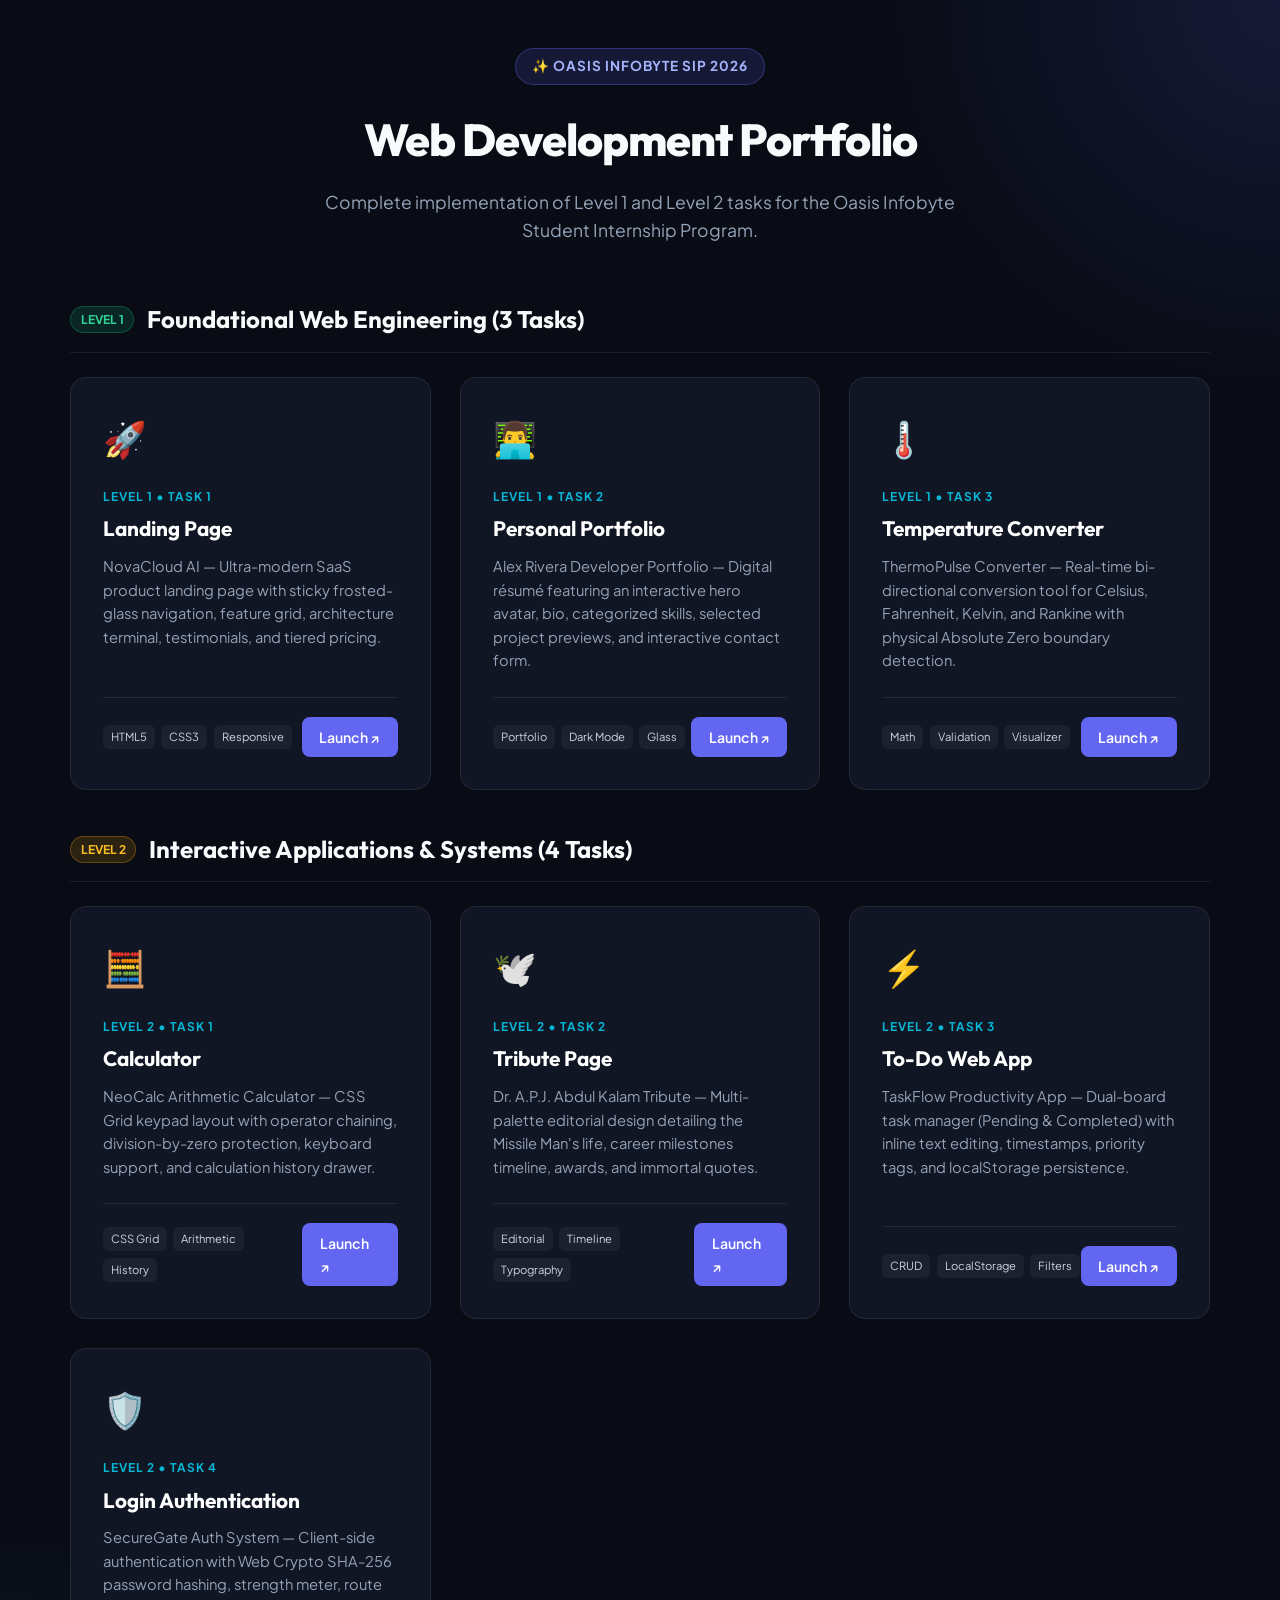
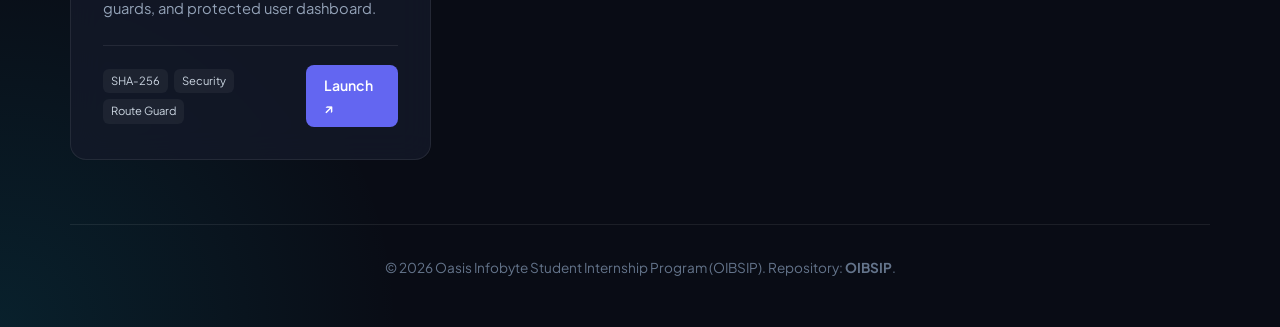
==== index.html @ b66260f8 "feat: add master deployment showcase portal for GitHub Pages" ====
<!DOCTYPE html>
<html lang="en">
<head>
  <meta charset="UTF-8">
  <meta name="viewport" content="width=device-width, initial-scale=1.0">
  <title>OIBSIP Web Development Portfolio — Oasis Infobyte Internship</title>
  <meta name="description" content="Master portfolio showcase for Oasis Infobyte Student Internship Program (OIBSIP) featuring Level 1 and Level 2 web applications.">
  <link rel="preconnect" href="https://fonts.googleapis.com">
  <link rel="preconnect" href="https://fonts.gstatic.com" crossorigin>
  <link href="https://fonts.googleapis.com/css2?family=Outfit:wght@400;500;600;700;800&family=Plus+Jakarta+Sans:wght@400;500;600;700&display=swap" rel="stylesheet">
  <style>
    :root {
      --bg: #090c15;
      --card-bg: rgba(20, 26, 42, 0.75);
      --card-border: rgba(255, 255, 255, 0.08);
      --primary: #6366f1;
      --accent: #06b6d4;
      --text-main: #f8fafc;
      --text-muted: #94a3b8;
      --text-dim: #64748b;
      --font-heading: 'Outfit', sans-serif;
      --font-body: 'Plus Jakarta Sans', sans-serif;
      --radius: 16px;
      --transition: 0.25s ease;
    }
    * { box-sizing: border-box; margin: 0; padding: 0; }
    body {
      background: var(--bg);
      color: var(--text-main);
      font-family: var(--font-body);
      line-height: 1.6;
      min-height: 100vh;
      padding: 3rem 1.5rem;
      background-image: radial-gradient(circle at top right, rgba(99, 102, 241, 0.15), transparent 400px),
                        radial-gradient(circle at bottom left, rgba(6, 182, 212, 0.12), transparent 400px);
    }
    .container { max-width: 1140px; margin: 0 auto; }
    header { text-align: center; margin-bottom: 3.5rem; }
    .badge {
      display: inline-flex;
      align-items: center;
      gap: 0.5rem;
      background: rgba(99, 102, 241, 0.15);
      border: 1px solid rgba(99, 102, 241, 0.35);
      color: #a5b4fc;
      padding: 0.4rem 1rem;
      border-radius: 9999px;
      font-size: 0.85rem;
      font-weight: 700;
      letter-spacing: 1px;
      text-transform: uppercase;
      margin-bottom: 1.2rem;
    }
    h1 {
      font-family: var(--font-heading);
      font-size: 2.8rem;
      font-weight: 800;
      letter-spacing: -1px;
      margin-bottom: 0.8rem;
    }
    .subtitle { color: var(--text-muted); font-size: 1.1rem; max-width: 680px; margin: 0 auto; }
    .level-heading {
      display: flex;
      align-items: center;
      gap: 0.8rem;
      margin: 2.5rem 0 1.5rem 0;
      border-bottom: 1px solid var(--card-border);
      padding-bottom: 0.8rem;
    }
    .level-heading h2 { font-family: var(--font-heading); font-size: 1.5rem; }
    .level-tag {
      font-size: 0.75rem;
      font-weight: 700;
      padding: 0.2rem 0.6rem;
      border-radius: 9999px;
      text-transform: uppercase;
    }
    .level-tag.l1 { background: rgba(16, 185, 129, 0.15); color: #34d399; border: 1px solid rgba(16, 185, 129, 0.3); }
    .level-tag.l2 { background: rgba(245, 158, 11, 0.15); color: #fbbf24; border: 1px solid rgba(245, 158, 11, 0.3); }
    .grid {
      display: grid;
      grid-template-columns: repeat(auto-fill, minmax(320px, 1fr));
      gap: 1.8rem;
      margin-bottom: 2.5rem;
    }
    .card {
      background: var(--card-bg);
      backdrop-filter: blur(16px);
      border: 1px solid var(--card-border);
      border-radius: var(--radius);
      padding: 2rem;
      display: flex;
      flex-direction: column;
      justify-content: space-between;
      transition: all var(--transition);
      position: relative;
      overflow: hidden;
    }
    .card:hover {
      transform: translateY(-5px);
      border-color: rgba(99, 102, 241, 0.4);
      box-shadow: 0 15px 35px rgba(0, 0, 0, 0.4);
    }
    .card-icon { font-size: 2.2rem; margin-bottom: 1rem; }
    .task-num { font-size: 0.75rem; font-weight: 700; color: var(--accent); text-transform: uppercase; letter-spacing: 1px; }
    .card h3 { font-family: var(--font-heading); font-size: 1.3rem; margin: 0.3rem 0 0.6rem 0; color: #fff; }
    .card p { font-size: 0.92rem; color: var(--text-muted); margin-bottom: 1.5rem; flex-grow: 1; }
    .card-footer {
      display: flex;
      align-items: center;
      justify-content: space-between;
      border-top: 1px solid var(--card-border);
      padding-top: 1.2rem;
    }
    .tags { display: flex; gap: 0.4rem; flex-wrap: wrap; }
    .tag { font-size: 0.7rem; background: rgba(255, 255, 255, 0.05); color: #cbd5e1; padding: 0.2rem 0.5rem; border-radius: 6px; }
    .btn-launch {
      display: inline-flex;
      align-items: center;
      gap: 0.4rem;
      background: var(--primary);
      color: #fff;
      font-weight: 600;
      font-size: 0.88rem;
      padding: 0.55rem 1.1rem;
      border-radius: 8px;
      text-decoration: none;
      transition: all var(--transition);
    }
    .btn-launch:hover { background: #4f46e5; transform: translateY(-2px); }
    footer { text-align: center; margin-top: 4rem; color: var(--text-dim); font-size: 0.85rem; border-top: 1px solid var(--card-border); padding-top: 2rem; }
  </style>
</head>
<body>
  <div class="container">
    <header>
      <div class="badge">✨ Oasis Infobyte SIP 2026</div>
      <h1>Web Development Portfolio</h1>
      <p class="subtitle">Complete implementation of Level 1 and Level 2 tasks for the Oasis Infobyte Student Internship Program.</p>
    </header>

    <!-- LEVEL 1 -->
    <div class="level-heading">
      <span class="level-tag l1">Level 1</span>
      <h2>Foundational Web Engineering (3 Tasks)</h2>
    </div>

    <div class="grid">
      <!-- Task 1 -->
      <div class="card">
        <div>
          <div class="card-icon">🚀</div>
          <span class="task-num">Level 1 • Task 1</span>
          <h3>Landing Page</h3>
          <p>NovaCloud AI — Ultra-modern SaaS product landing page with sticky frosted-glass navigation, feature grid, architecture terminal, testimonials, and tiered pricing.</p>
        </div>
        <div class="card-footer">
          <div class="tags">
            <span class="tag">HTML5</span>
            <span class="tag">CSS3</span>
            <span class="tag">Responsive</span>
          </div>
          <a href="WebDev-L1-LandingPage/" class="btn-launch">Launch ↗</a>
        </div>
      </div>

      <!-- Task 2 -->
      <div class="card">
        <div>
          <div class="card-icon">👨‍💻</div>
          <span class="task-num">Level 1 • Task 2</span>
          <h3>Personal Portfolio</h3>
          <p>Alex Rivera Developer Portfolio — Digital résumé featuring an interactive hero avatar, bio, categorized skills, selected project previews, and interactive contact form.</p>
        </div>
        <div class="card-footer">
          <div class="tags">
            <span class="tag">Portfolio</span>
            <span class="tag">Dark Mode</span>
            <span class="tag">Glass</span>
          </div>
          <a href="WebDev-L1-PersonalPortfolio/" class="btn-launch">Launch ↗</a>
        </div>
      </div>

      <!-- Task 3 -->
      <div class="card">
        <div>
          <div class="card-icon">🌡️</div>
          <span class="task-num">Level 1 • Task 3</span>
          <h3>Temperature Converter</h3>
          <p>ThermoPulse Converter — Real-time bi-directional conversion tool for Celsius, Fahrenheit, Kelvin, and Rankine with physical Absolute Zero boundary detection.</p>
        </div>
        <div class="card-footer">
          <div class="tags">
            <span class="tag">Math</span>
            <span class="tag">Validation</span>
            <span class="tag">Visualizer</span>
          </div>
          <a href="WebDev-L1-TemperatureConverter/" class="btn-launch">Launch ↗</a>
        </div>
      </div>
    </div>

    <!-- LEVEL 2 -->
    <div class="level-heading">
      <span class="level-tag l2">Level 2</span>
      <h2>Interactive Applications & Systems (4 Tasks)</h2>
    </div>

    <div class="grid">
      <!-- Task 1 -->
      <div class="card">
        <div>
          <div class="card-icon">🧮</div>
          <span class="task-num">Level 2 • Task 1</span>
          <h3>Calculator</h3>
          <p>NeoCalc Arithmetic Calculator — CSS Grid keypad layout with operator chaining, division-by-zero protection, keyboard support, and calculation history drawer.</p>
        </div>
        <div class="card-footer">
          <div class="tags">
            <span class="tag">CSS Grid</span>
            <span class="tag">Arithmetic</span>
            <span class="tag">History</span>
          </div>
          <a href="WebDev-L2-Calculator/" class="btn-launch">Launch ↗</a>
        </div>
      </div>

      <!-- Task 2 -->
      <div class="card">
        <div>
          <div class="card-icon">🕊️</div>
          <span class="task-num">Level 2 • Task 2</span>
          <h3>Tribute Page</h3>
          <p>Dr. A.P.J. Abdul Kalam Tribute — Multi-palette editorial design detailing the Missile Man's life, career milestones timeline, awards, and immortal quotes.</p>
        </div>
        <div class="card-footer">
          <div class="tags">
            <span class="tag">Editorial</span>
            <span class="tag">Timeline</span>
            <span class="tag">Typography</span>
          </div>
          <a href="WebDev-L2-TributePage/" class="btn-launch">Launch ↗</a>
        </div>
      </div>

      <!-- Task 3 -->
      <div class="card">
        <div>
          <div class="card-icon">⚡</div>
          <span class="task-num">Level 2 • Task 3</span>
          <h3>To-Do Web App</h3>
          <p>TaskFlow Productivity App — Dual-board task manager (Pending & Completed) with inline text editing, timestamps, priority tags, and localStorage persistence.</p>
        </div>
        <div class="card-footer">
          <div class="tags">
            <span class="tag">CRUD</span>
            <span class="tag">LocalStorage</span>
            <span class="tag">Filters</span>
          </div>
          <a href="WebDev-L2-ToDoWebApp/" class="btn-launch">Launch ↗</a>
        </div>
      </div>

      <!-- Task 4 -->
      <div class="card">
        <div>
          <div class="card-icon">🛡️</div>
          <span class="task-num">Level 2 • Task 4</span>
          <h3>Login Authentication</h3>
          <p>SecureGate Auth System — Client-side authentication with Web Crypto SHA-256 password hashing, strength meter, route guards, and protected user dashboard.</p>
        </div>
        <div class="card-footer">
          <div class="tags">
            <span class="tag">SHA-256</span>
            <span class="tag">Security</span>
            <span class="tag">Route Guard</span>
          </div>
          <a href="WebDev-L2-LoginAuth/" class="btn-launch">Launch ↗</a>
        </div>
      </div>
    </div>

    <footer>
      <p>&copy; 2026 Oasis Infobyte Student Internship Program (OIBSIP). Repository: <strong>OIBSIP</strong>.</p>
    </footer>
  </div>
</body>
</html>
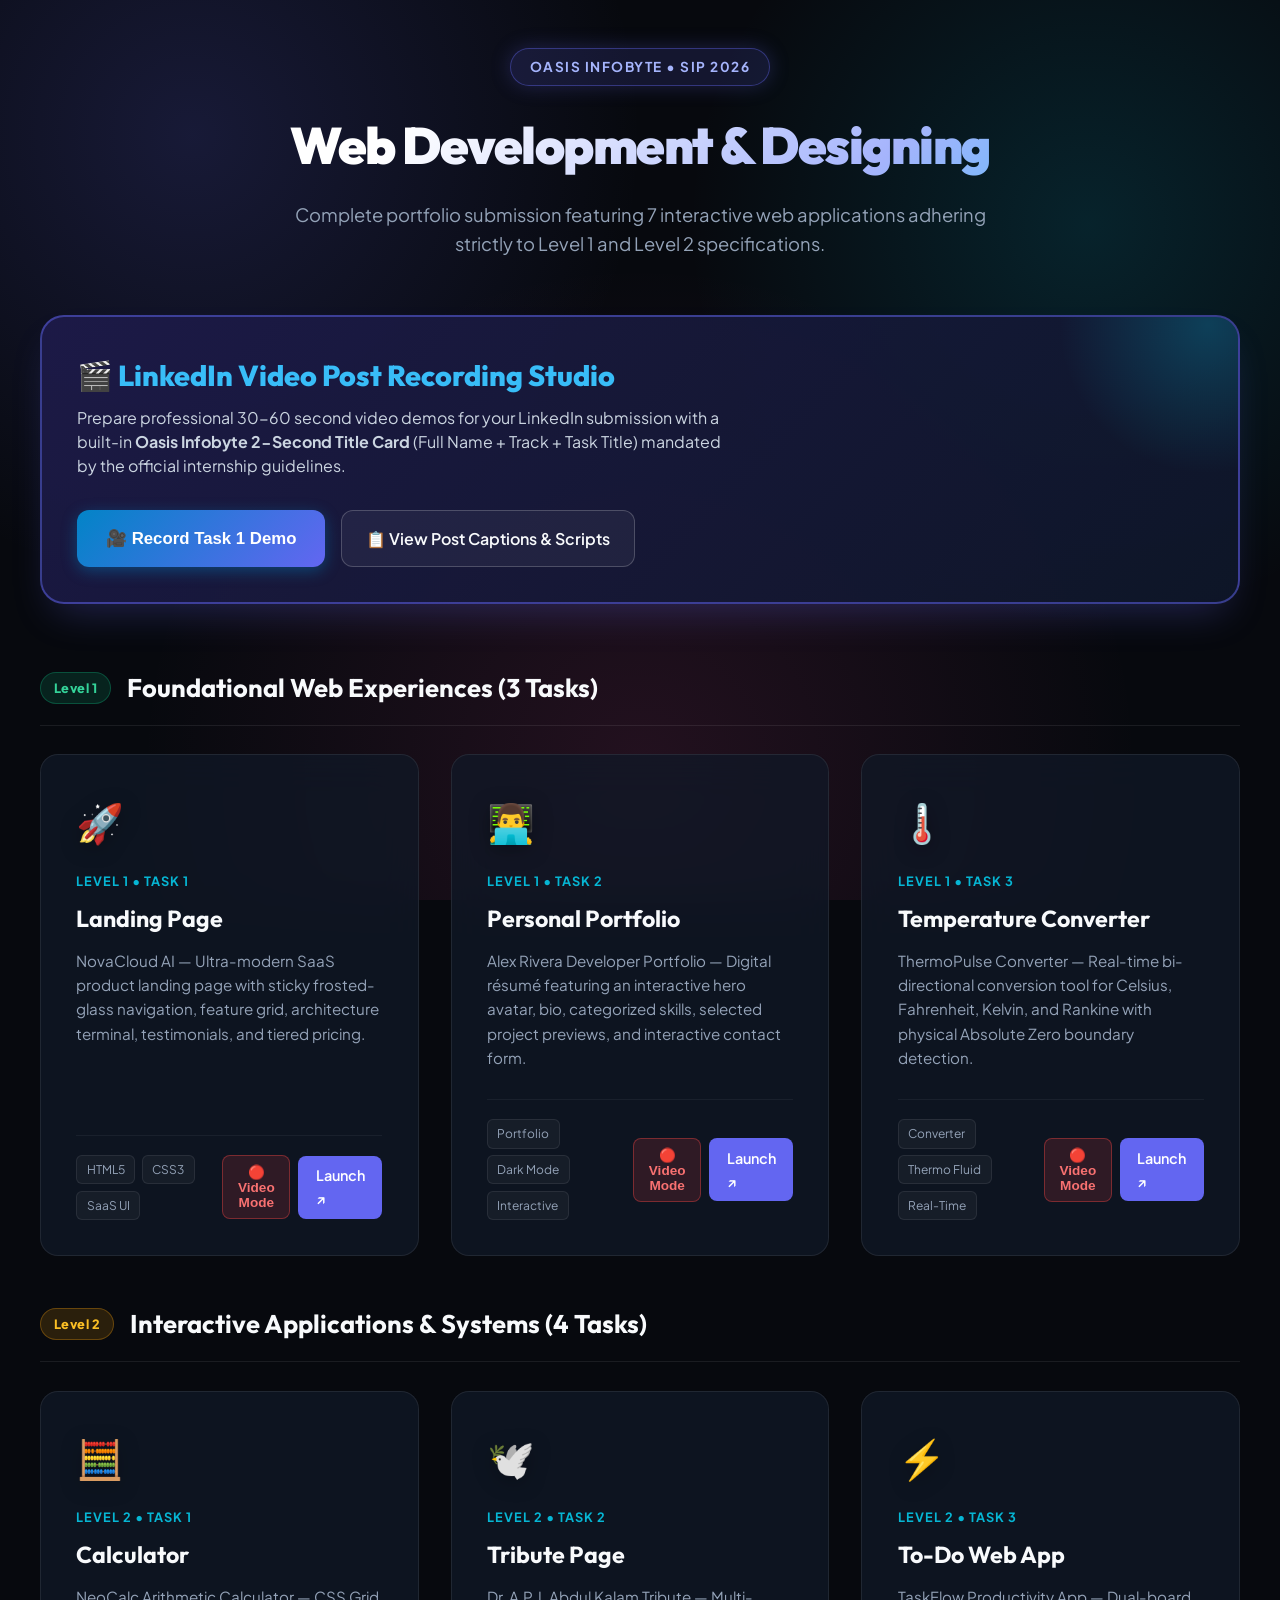
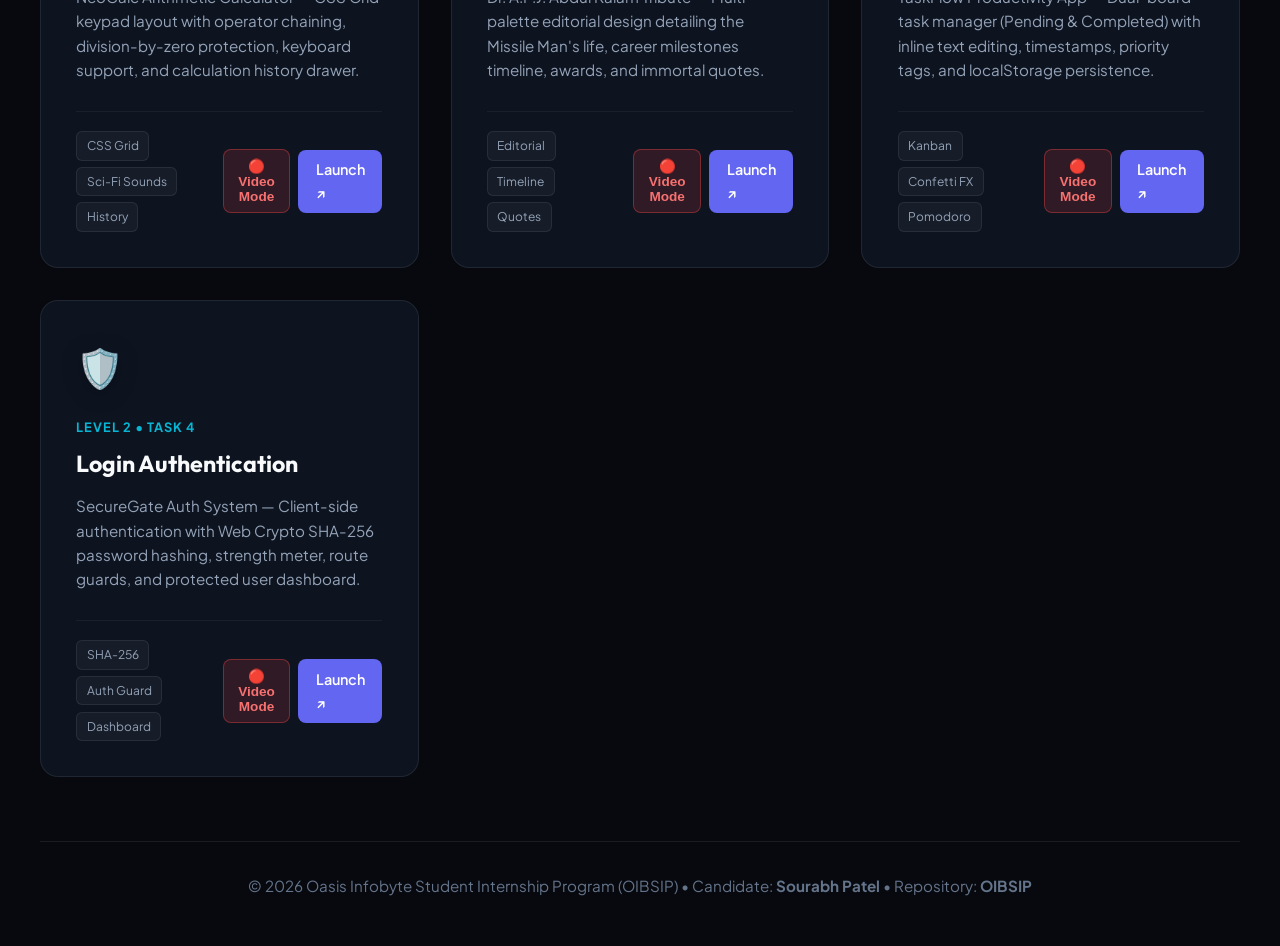
==== commit be753923: "feat: add LinkedIn video recording mode, confetti FX, audio synthesis, and LinkedIn post guide" ====
--- a/index.html
+++ b/index.html
@@ -7,21 +7,24 @@
   <meta name="description" content="Master portfolio showcase for Oasis Infobyte Student Internship Program (OIBSIP) featuring Level 1 and Level 2 web applications.">
   <link rel="preconnect" href="https://fonts.googleapis.com">
   <link rel="preconnect" href="https://fonts.gstatic.com" crossorigin>
-  <link href="https://fonts.googleapis.com/css2?family=Outfit:wght@400;500;600;700;800&family=Plus+Jakarta+Sans:wght@400;500;600;700&display=swap" rel="stylesheet">
+  <link href="https://fonts.googleapis.com/css2?family=Outfit:wght@400;500;600;700;800;900&family=Plus+Jakarta+Sans:wght@400;500;600;700&display=swap" rel="stylesheet">
   <style>
     :root {
-      --bg: #090c15;
-      --card-bg: rgba(20, 26, 42, 0.75);
+      --bg: #07090e;
+      --card-bg: rgba(17, 24, 39, 0.75);
       --card-border: rgba(255, 255, 255, 0.08);
       --primary: #6366f1;
+      --primary-hover: #4f46e5;
       --accent: #06b6d4;
+      --accent-pink: #ec4899;
+      --accent-emerald: #10b981;
+      --accent-amber: #f59e0b;
       --text-main: #f8fafc;
       --text-muted: #94a3b8;
-      --text-dim: #64748b;
       --font-heading: 'Outfit', sans-serif;
       --font-body: 'Plus Jakarta Sans', sans-serif;
-      --radius: 16px;
-      --transition: 0.25s ease;
+      --radius: 18px;
+      --transition: 0.25s cubic-bezier(0.4, 0, 0.2, 1);
     }
     * { box-sizing: border-box; margin: 0; padding: 0; }
     body {
@@ -31,64 +34,154 @@
       line-height: 1.6;
       min-height: 100vh;
       padding: 3rem 1.5rem;
-      background-image: radial-gradient(circle at top right, rgba(99, 102, 241, 0.15), transparent 400px),
-                        radial-gradient(circle at bottom left, rgba(6, 182, 212, 0.12), transparent 400px);
-    }
-    .container { max-width: 1140px; margin: 0 auto; }
-    header { text-align: center; margin-bottom: 3.5rem; }
+      background-image: 
+        radial-gradient(circle at 15% 15%, rgba(99, 102, 241, 0.18), transparent 450px),
+        radial-gradient(circle at 85% 25%, rgba(6, 182, 212, 0.15), transparent 400px),
+        radial-gradient(circle at 50% 85%, rgba(236, 72, 153, 0.12), transparent 500px);
+      background-attachment: fixed;
+    }
+    .container { max-width: 1200px; margin: 0 auto; }
+    
+    header { text-align: center; margin-bottom: 3.5rem; position: relative; }
     .badge {
       display: inline-flex;
       align-items: center;
-      gap: 0.5rem;
+      gap: 0.6rem;
       background: rgba(99, 102, 241, 0.15);
-      border: 1px solid rgba(99, 102, 241, 0.35);
+      border: 1px solid rgba(99, 102, 241, 0.4);
       color: #a5b4fc;
-      padding: 0.4rem 1rem;
+      padding: 0.45rem 1.2rem;
       border-radius: 9999px;
       font-size: 0.85rem;
       font-weight: 700;
-      letter-spacing: 1px;
+      letter-spacing: 1.5px;
       text-transform: uppercase;
       margin-bottom: 1.2rem;
+      box-shadow: 0 0 20px rgba(99, 102, 241, 0.25);
     }
     h1 {
       font-family: var(--font-heading);
-      font-size: 2.8rem;
+      font-size: 3.2rem;
+      font-weight: 900;
+      letter-spacing: -1.5px;
+      margin-bottom: 0.8rem;
+      background: linear-gradient(135deg, #ffffff 30%, #a5b4fc 70%, #38bdf8 100%);
+      -webkit-background-clip: text;
+      -webkit-text-fill-color: transparent;
+    }
+    .subtitle { color: var(--text-muted); font-size: 1.15rem; max-width: 720px; margin: 0 auto 2rem auto; }
+
+    /* LinkedIn Video Studio Promo Banner */
+    .linkedin-studio-card {
+      background: linear-gradient(135deg, rgba(30, 27, 75, 0.9), rgba(15, 23, 42, 0.9));
+      border: 2px solid rgba(99, 102, 241, 0.5);
+      border-radius: 24px;
+      padding: 2.2rem;
+      margin-bottom: 4rem;
+      box-shadow: 0 20px 40px -15px rgba(99, 102, 241, 0.3);
+      display: flex;
+      flex-wrap: wrap;
+      align-items: center;
+      justify-content: space-between;
+      gap: 2rem;
+      position: relative;
+      overflow: hidden;
+    }
+    .linkedin-studio-card::before {
+      content: '';
+      position: absolute;
+      top: -50%;
+      right: -10%;
+      width: 300px;
+      height: 300px;
+      background: radial-gradient(circle, rgba(6, 182, 212, 0.25), transparent 70%);
+      pointer-events: none;
+    }
+    .studio-text h2 {
+      font-family: var(--font-heading);
+      font-size: 1.8rem;
       font-weight: 800;
-      letter-spacing: -1px;
-      margin-bottom: 0.8rem;
-    }
-    .subtitle { color: var(--text-muted); font-size: 1.1rem; max-width: 680px; margin: 0 auto; }
+      color: #38bdf8;
+      margin-bottom: 0.5rem;
+      display: flex;
+      align-items: center;
+      gap: 0.75rem;
+    }
+    .studio-text p {
+      color: #cbd5e1;
+      font-size: 1rem;
+      max-width: 650px;
+      line-height: 1.5;
+    }
+    .studio-actions { display: flex; gap: 1rem; flex-wrap: wrap; }
+    .btn-studio {
+      background: linear-gradient(135deg, #0284c7, #6366f1);
+      color: #ffffff;
+      border: none;
+      padding: 0.9rem 1.8rem;
+      border-radius: 12px;
+      font-weight: 700;
+      font-size: 1.05rem;
+      cursor: pointer;
+      display: inline-flex;
+      align-items: center;
+      gap: 0.6rem;
+      transition: var(--transition);
+      box-shadow: 0 4px 15px rgba(2, 132, 199, 0.4);
+    }
+    .btn-studio:hover {
+      transform: translateY(-2px);
+      box-shadow: 0 8px 25px rgba(2, 132, 199, 0.6);
+    }
+    .btn-outline {
+      background: rgba(255, 255, 255, 0.05);
+      border: 1px solid rgba(255, 255, 255, 0.2);
+      color: #f8fafc;
+      padding: 0.9rem 1.5rem;
+      border-radius: 12px;
+      font-weight: 600;
+      cursor: pointer;
+      text-decoration: none;
+      transition: var(--transition);
+    }
+    .btn-outline:hover {
+      background: rgba(255, 255, 255, 0.12);
+      border-color: #38bdf8;
+    }
+
+    /* Section Headings */
     .level-heading {
       display: flex;
       align-items: center;
-      gap: 0.8rem;
-      margin: 2.5rem 0 1.5rem 0;
+      gap: 1rem;
+      margin: 3rem 0 1.8rem 0;
       border-bottom: 1px solid var(--card-border);
-      padding-bottom: 0.8rem;
-    }
-    .level-heading h2 { font-family: var(--font-heading); font-size: 1.5rem; }
+      padding-bottom: 1rem;
+    }
+    .level-heading h2 { font-family: var(--font-heading); font-size: 1.6rem; font-weight: 700; }
     .level-tag {
-      font-size: 0.75rem;
-      font-weight: 700;
-      padding: 0.2rem 0.6rem;
+      font-size: 0.8rem;
+      font-weight: 800;
+      padding: 0.3rem 0.8rem;
       border-radius: 9999px;
-      text-transform: uppercase;
+      letter-spacing: 0.5px;
     }
     .level-tag.l1 { background: rgba(16, 185, 129, 0.15); color: #34d399; border: 1px solid rgba(16, 185, 129, 0.3); }
     .level-tag.l2 { background: rgba(245, 158, 11, 0.15); color: #fbbf24; border: 1px solid rgba(245, 158, 11, 0.3); }
+
+    /* Grid & Cards */
     .grid {
       display: grid;
-      grid-template-columns: repeat(auto-fill, minmax(320px, 1fr));
-      gap: 1.8rem;
-      margin-bottom: 2.5rem;
+      grid-template-columns: repeat(auto-fill, minmax(350px, 1fr));
+      gap: 2rem;
+      margin-bottom: 3rem;
     }
     .card {
       background: var(--card-bg);
-      backdrop-filter: blur(16px);
+      backdrop-filter: blur(20px);
       border: 1px solid var(--card-border);
       border-radius: var(--radius);
-      padding: 2rem;
+      padding: 2.2rem;
       display: flex;
       flex-direction: column;
       justify-content: space-between;
@@ -96,53 +189,217 @@
       position: relative;
       overflow: hidden;
     }
+    .card::before {
+      content: '';
+      position: absolute;
+      top: 0; left: 0; right: 0;
+      height: 3px;
+      background: linear-gradient(90deg, var(--primary), var(--accent));
+      opacity: 0;
+      transition: opacity var(--transition);
+    }
     .card:hover {
-      transform: translateY(-5px);
+      transform: translateY(-6px);
       border-color: rgba(99, 102, 241, 0.4);
-      box-shadow: 0 15px 35px rgba(0, 0, 0, 0.4);
-    }
-    .card-icon { font-size: 2.2rem; margin-bottom: 1rem; }
-    .task-num { font-size: 0.75rem; font-weight: 700; color: var(--accent); text-transform: uppercase; letter-spacing: 1px; }
-    .card h3 { font-family: var(--font-heading); font-size: 1.3rem; margin: 0.3rem 0 0.6rem 0; color: #fff; }
-    .card p { font-size: 0.92rem; color: var(--text-muted); margin-bottom: 1.5rem; flex-grow: 1; }
+      box-shadow: 0 16px 32px -10px rgba(0, 0, 0, 0.5);
+    }
+    .card:hover::before { opacity: 1; }
+    .card-icon {
+      font-size: 2.4rem;
+      margin-bottom: 1.2rem;
+      display: inline-block;
+      filter: drop-shadow(0 4px 10px rgba(0, 0, 0, 0.3));
+    }
+    .task-num {
+      font-size: 0.8rem;
+      font-weight: 700;
+      text-transform: uppercase;
+      letter-spacing: 1px;
+      color: var(--accent);
+      margin-bottom: 0.5rem;
+      display: block;
+    }
+    .card h3 {
+      font-family: var(--font-heading);
+      font-size: 1.45rem;
+      font-weight: 700;
+      margin-bottom: 0.75rem;
+    }
+    .card p {
+      color: var(--text-muted);
+      font-size: 0.95rem;
+      margin-bottom: 1.8rem;
+      line-height: 1.6;
+    }
     .card-footer {
       display: flex;
       align-items: center;
       justify-content: space-between;
-      border-top: 1px solid var(--card-border);
       padding-top: 1.2rem;
+      border-top: 1px solid rgba(255, 255, 255, 0.05);
+      gap: 1rem;
     }
     .tags { display: flex; gap: 0.4rem; flex-wrap: wrap; }
-    .tag { font-size: 0.7rem; background: rgba(255, 255, 255, 0.05); color: #cbd5e1; padding: 0.2rem 0.5rem; border-radius: 6px; }
+    .tag {
+      font-size: 0.75rem;
+      padding: 0.25rem 0.6rem;
+      background: rgba(255, 255, 255, 0.04);
+      border: 1px solid rgba(255, 255, 255, 0.08);
+      border-radius: 6px;
+      color: #94a3b8;
+    }
+    .actions-group { display: flex; gap: 0.5rem; align-items: center; }
+    .btn-record {
+      background: rgba(239, 68, 68, 0.15);
+      color: #f87171;
+      border: 1px solid rgba(239, 68, 68, 0.4);
+      padding: 0.5rem 0.9rem;
+      border-radius: 8px;
+      font-size: 0.85rem;
+      font-weight: 600;
+      cursor: pointer;
+      display: inline-flex;
+      align-items: center;
+      gap: 0.35rem;
+      transition: var(--transition);
+    }
+    .btn-record:hover {
+      background: #ef4444;
+      color: #ffffff;
+    }
     .btn-launch {
       display: inline-flex;
       align-items: center;
       gap: 0.4rem;
       background: var(--primary);
       color: #fff;
-      font-weight: 600;
-      font-size: 0.88rem;
+      text-decoration: none;
       padding: 0.55rem 1.1rem;
       border-radius: 8px;
-      text-decoration: none;
-      transition: all var(--transition);
-    }
-    .btn-launch:hover { background: #4f46e5; transform: translateY(-2px); }
-    footer { text-align: center; margin-top: 4rem; color: var(--text-dim); font-size: 0.85rem; border-top: 1px solid var(--card-border); padding-top: 2rem; }
+      font-size: 0.9rem;
+      font-weight: 600;
+      transition: background var(--transition);
+    }
+    .btn-launch:hover { background: var(--primary-hover); }
+
+    /* Cinematic 2-Second Video Title Card Modal */
+    #title-card-overlay {
+      position: fixed;
+      inset: 0;
+      background: #060810;
+      z-index: 99999;
+      display: none;
+      flex-direction: column;
+      align-items: center;
+      justify-content: center;
+      text-align: center;
+      padding: 2rem;
+    }
+    #title-card-overlay.active { display: flex; }
+    .tc-box {
+      max-width: 900px;
+      width: 100%;
+      border: 2px solid rgba(99, 102, 241, 0.6);
+      border-radius: 28px;
+      padding: 3.5rem 2rem;
+      background: radial-gradient(circle at center, rgba(30, 27, 75, 0.95), #060810 80%);
+      box-shadow: 0 0 80px rgba(99, 102, 241, 0.4);
+      animation: pulseIn 0.6s ease-out;
+      position: relative;
+    }
+    @keyframes pulseIn {
+      from { transform: scale(0.9); opacity: 0; }
+      to { transform: scale(1); opacity: 1; }
+    }
+    .tc-org {
+      font-family: var(--font-heading);
+      font-size: 1.1rem;
+      font-weight: 800;
+      letter-spacing: 3px;
+      color: #38bdf8;
+      text-transform: uppercase;
+      margin-bottom: 1.5rem;
+    }
+    .tc-name {
+      font-family: var(--font-heading);
+      font-size: 3.5rem;
+      font-weight: 900;
+      letter-spacing: -1px;
+      color: #ffffff;
+      margin-bottom: 0.6rem;
+    }
+    .tc-track {
+      font-size: 1.4rem;
+      font-weight: 600;
+      color: #a5b4fc;
+      margin-bottom: 1.5rem;
+    }
+    .tc-task-badge {
+      display: inline-block;
+      background: linear-gradient(135deg, #06b6d4, #6366f1);
+      color: #ffffff;
+      font-size: 1.3rem;
+      font-weight: 800;
+      padding: 0.6rem 2rem;
+      border-radius: 9999px;
+      margin-bottom: 2rem;
+      box-shadow: 0 4px 20px rgba(6, 182, 212, 0.4);
+    }
+    .tc-timer {
+      font-family: monospace;
+      font-size: 1rem;
+      color: #94a3b8;
+    }
+    .tc-close {
+      position: absolute;
+      top: 20px;
+      right: 25px;
+      background: transparent;
+      border: none;
+      color: #64748b;
+      font-size: 1.8rem;
+      cursor: pointer;
+    }
+    .tc-close:hover { color: #fff; }
+
+    footer {
+      text-align: center;
+      margin-top: 4rem;
+      padding-top: 2rem;
+      border-top: 1px solid var(--card-border);
+      color: #64748b;
+      font-size: 0.95rem;
+    }
   </style>
 </head>
 <body>
   <div class="container">
     <header>
-      <div class="badge">✨ Oasis Infobyte SIP 2026</div>
-      <h1>Web Development Portfolio</h1>
-      <p class="subtitle">Complete implementation of Level 1 and Level 2 tasks for the Oasis Infobyte Student Internship Program.</p>
+      <div class="badge">OASIS INFOBYTE • SIP 2026</div>
+      <h1>Web Development &amp; Designing</h1>
+      <p class="subtitle">Complete portfolio submission featuring 7 interactive web applications adhering strictly to Level 1 and Level 2 specifications.</p>
     </header>
+
+    <!-- LinkedIn Video Demo Recording Studio Banner -->
+    <div class="linkedin-studio-card">
+      <div class="studio-text">
+        <h2>🎬 LinkedIn Video Post Recording Studio</h2>
+        <p>Prepare professional 30-60 second video demos for your LinkedIn submission with a built-in <strong>Oasis Infobyte 2-Second Title Card</strong> (Full Name + Track + Task Title) mandated by the official internship guidelines.</p>
+      </div>
+      <div class="studio-actions">
+        <button class="btn-studio" onclick="openTitleCard('WebDev-L1-LandingPage/', 'Task 1: Landing Page (NovaCloud AI)')">
+          🎥 Record Task 1 Demo
+        </button>
+        <a href="LINKEDIN_POSTS_GUIDE.md" target="_blank" class="btn-outline">
+          📋 View Post Captions &amp; Scripts
+        </a>
+      </div>
+    </div>
 
     <!-- LEVEL 1 -->
     <div class="level-heading">
       <span class="level-tag l1">Level 1</span>
-      <h2>Foundational Web Engineering (3 Tasks)</h2>
+      <h2>Foundational Web Experiences (3 Tasks)</h2>
     </div>
 
     <div class="grid">
@@ -158,9 +415,12 @@
           <div class="tags">
             <span class="tag">HTML5</span>
             <span class="tag">CSS3</span>
-            <span class="tag">Responsive</span>
-          </div>
-          <a href="WebDev-L1-LandingPage/" class="btn-launch">Launch ↗</a>
+            <span class="tag">SaaS UI</span>
+          </div>
+          <div class="actions-group">
+            <button class="btn-record" onclick="openTitleCard('WebDev-L1-LandingPage/', 'Task 1: Landing Page')">🔴 Video Mode</button>
+            <a href="WebDev-L1-LandingPage/" class="btn-launch">Launch ↗</a>
+          </div>
         </div>
       </div>
 
@@ -176,9 +436,12 @@
           <div class="tags">
             <span class="tag">Portfolio</span>
             <span class="tag">Dark Mode</span>
-            <span class="tag">Glass</span>
-          </div>
-          <a href="WebDev-L1-PersonalPortfolio/" class="btn-launch">Launch ↗</a>
+            <span class="tag">Interactive</span>
+          </div>
+          <div class="actions-group">
+            <button class="btn-record" onclick="openTitleCard('WebDev-L1-PersonalPortfolio/', 'Task 2: Personal Portfolio')">🔴 Video Mode</button>
+            <a href="WebDev-L1-PersonalPortfolio/" class="btn-launch">Launch ↗</a>
+          </div>
         </div>
       </div>
 
@@ -192,11 +455,14 @@
         </div>
         <div class="card-footer">
           <div class="tags">
-            <span class="tag">Math</span>
-            <span class="tag">Validation</span>
-            <span class="tag">Visualizer</span>
-          </div>
-          <a href="WebDev-L1-TemperatureConverter/" class="btn-launch">Launch ↗</a>
+            <span class="tag">Converter</span>
+            <span class="tag">Thermo Fluid</span>
+            <span class="tag">Real-Time</span>
+          </div>
+          <div class="actions-group">
+            <button class="btn-record" onclick="openTitleCard('WebDev-L1-TemperatureConverter/', 'Task 3: Temperature Converter')">🔴 Video Mode</button>
+            <a href="WebDev-L1-TemperatureConverter/" class="btn-launch">Launch ↗</a>
+          </div>
         </div>
       </div>
     </div>
@@ -204,7 +470,7 @@
     <!-- LEVEL 2 -->
     <div class="level-heading">
       <span class="level-tag l2">Level 2</span>
-      <h2>Interactive Applications & Systems (4 Tasks)</h2>
+      <h2>Interactive Applications &amp; Systems (4 Tasks)</h2>
     </div>
 
     <div class="grid">
@@ -219,10 +485,13 @@
         <div class="card-footer">
           <div class="tags">
             <span class="tag">CSS Grid</span>
-            <span class="tag">Arithmetic</span>
+            <span class="tag">Sci-Fi Sounds</span>
             <span class="tag">History</span>
           </div>
-          <a href="WebDev-L2-Calculator/" class="btn-launch">Launch ↗</a>
+          <div class="actions-group">
+            <button class="btn-record" onclick="openTitleCard('WebDev-L2-Calculator/', 'Task 4: Precision Calculator')">🔴 Video Mode</button>
+            <a href="WebDev-L2-Calculator/" class="btn-launch">Launch ↗</a>
+          </div>
         </div>
       </div>
 
@@ -238,9 +507,12 @@
           <div class="tags">
             <span class="tag">Editorial</span>
             <span class="tag">Timeline</span>
-            <span class="tag">Typography</span>
-          </div>
-          <a href="WebDev-L2-TributePage/" class="btn-launch">Launch ↗</a>
+            <span class="tag">Quotes</span>
+          </div>
+          <div class="actions-group">
+            <button class="btn-record" onclick="openTitleCard('WebDev-L2-TributePage/', 'Tribute Page (Dr. APJ Abdul Kalam)')">🔴 Video Mode</button>
+            <a href="WebDev-L2-TributePage/" class="btn-launch">Launch ↗</a>
+          </div>
         </div>
       </div>
 
@@ -254,11 +526,14 @@
         </div>
         <div class="card-footer">
           <div class="tags">
-            <span class="tag">CRUD</span>
-            <span class="tag">LocalStorage</span>
-            <span class="tag">Filters</span>
-          </div>
-          <a href="WebDev-L2-ToDoWebApp/" class="btn-launch">Launch ↗</a>
+            <span class="tag">Kanban</span>
+            <span class="tag">Confetti FX</span>
+            <span class="tag">Pomodoro</span>
+          </div>
+          <div class="actions-group">
+            <button class="btn-record" onclick="openTitleCard('WebDev-L2-ToDoWebApp/', 'Task 5: TaskFlow Productivity Web App')">🔴 Video Mode</button>
+            <a href="WebDev-L2-ToDoWebApp/" class="btn-launch">Launch ↗</a>
+          </div>
         </div>
       </div>
 
@@ -273,17 +548,85 @@
         <div class="card-footer">
           <div class="tags">
             <span class="tag">SHA-256</span>
-            <span class="tag">Security</span>
-            <span class="tag">Route Guard</span>
-          </div>
-          <a href="WebDev-L2-LoginAuth/" class="btn-launch">Launch ↗</a>
+            <span class="tag">Auth Guard</span>
+            <span class="tag">Dashboard</span>
+          </div>
+          <div class="actions-group">
+            <button class="btn-record" onclick="openTitleCard('WebDev-L2-LoginAuth/', 'Login Authentication System')">🔴 Video Mode</button>
+            <a href="WebDev-L2-LoginAuth/" class="btn-launch">Launch ↗</a>
+          </div>
         </div>
       </div>
     </div>
 
     <footer>
-      <p>&copy; 2026 Oasis Infobyte Student Internship Program (OIBSIP). Repository: <strong>OIBSIP</strong>.</p>
+      <p>&copy; 2026 Oasis Infobyte Student Internship Program (OIBSIP) • Candidate: <strong>Sourabh Patel</strong> • Repository: <strong>OIBSIP</strong></p>
     </footer>
   </div>
+
+  <!-- Cinematic 2-Second Title Card Overlay -->
+  <div id="title-card-overlay">
+    <div class="tc-box">
+      <button class="tc-close" onclick="closeTitleCard()">✕</button>
+      <div class="tc-org">OASIS INFOBYTE — STUDENT INTERNSHIP PROGRAM</div>
+      <div class="tc-name" id="tc-candidate-name">SOURABH PATEL</div>
+      <div class="tc-track">Web Development &amp; Designing Track</div>
+      <div class="tc-task-badge" id="tc-task-title">Task 1: Landing Page</div>
+      <div class="tc-timer" id="tc-status-msg">Title Card Active (2 seconds) — Launching app demonstration...</div>
+    </div>
+  </div>
+
+  <script>
+    let timerId = null;
+
+    // Web Audio Synthesizer for Title Card Chime
+    function playChime() {
+      try {
+        const audioCtx = new (window.AudioContext || window.webkitAudioContext)();
+        const osc = audioCtx.createOscillator();
+        const gain = audioCtx.createGain();
+        osc.type = 'sine';
+        osc.frequency.setValueAtTime(587.33, audioCtx.currentTime); // D5
+        osc.frequency.exponentialRampToValueAtTime(880, audioCtx.currentTime + 0.3); // A5
+        gain.gain.setValueAtTime(0.3, audioCtx.currentTime);
+        gain.gain.exponentialRampToValueAtTime(0.01, audioCtx.currentTime + 0.8);
+        osc.connect(gain);
+        gain.connect(audioCtx.destination);
+        osc.start();
+        osc.stop(audioCtx.currentTime + 0.8);
+      } catch (e) {}
+    }
+
+    function openTitleCard(destinationUrl, taskTitle) {
+      const overlay = document.getElementById('title-card-overlay');
+      const taskElem = document.getElementById('tc-task-title');
+      const statusElem = document.getElementById('tc-status-msg');
+      
+      taskElem.textContent = taskTitle;
+      overlay.classList.add('active');
+      playChime();
+
+      let secondsRemaining = 2;
+      statusElem.textContent = `Showing Title Card for recording (${secondsRemaining}s remaining)...`;
+
+      timerId = setInterval(() => {
+        secondsRemaining--;
+        if (secondsRemaining > 0) {
+          statusElem.textContent = `Showing Title Card for recording (${secondsRemaining}s remaining)...`;
+        } else {
+          clearInterval(timerId);
+          statusElem.textContent = "Launching live project demonstration...";
+          setTimeout(() => {
+            window.location.href = destinationUrl;
+          }, 300);
+        }
+      }, 1000);
+    }
+
+    function closeTitleCard() {
+      if (timerId) clearInterval(timerId);
+      document.getElementById('title-card-overlay').classList.remove('active');
+    }
+  </script>
 </body>
 </html>
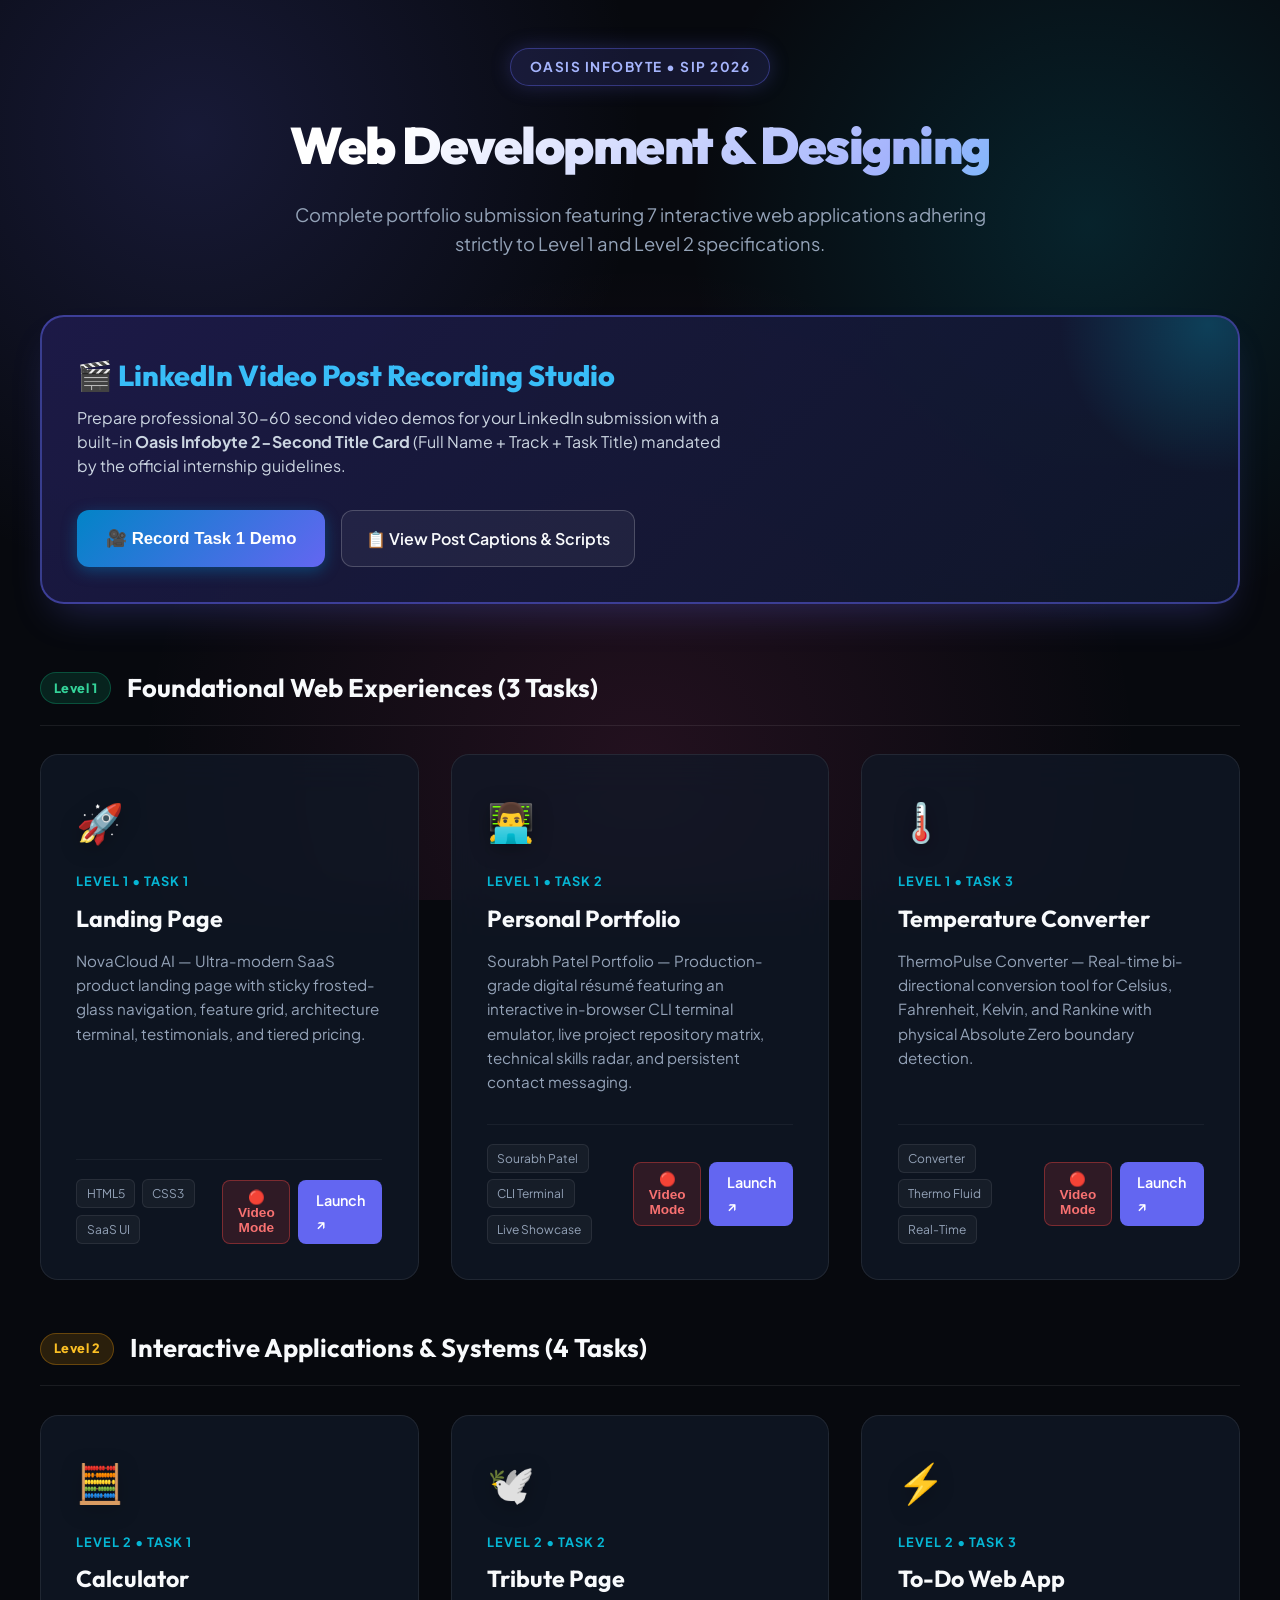
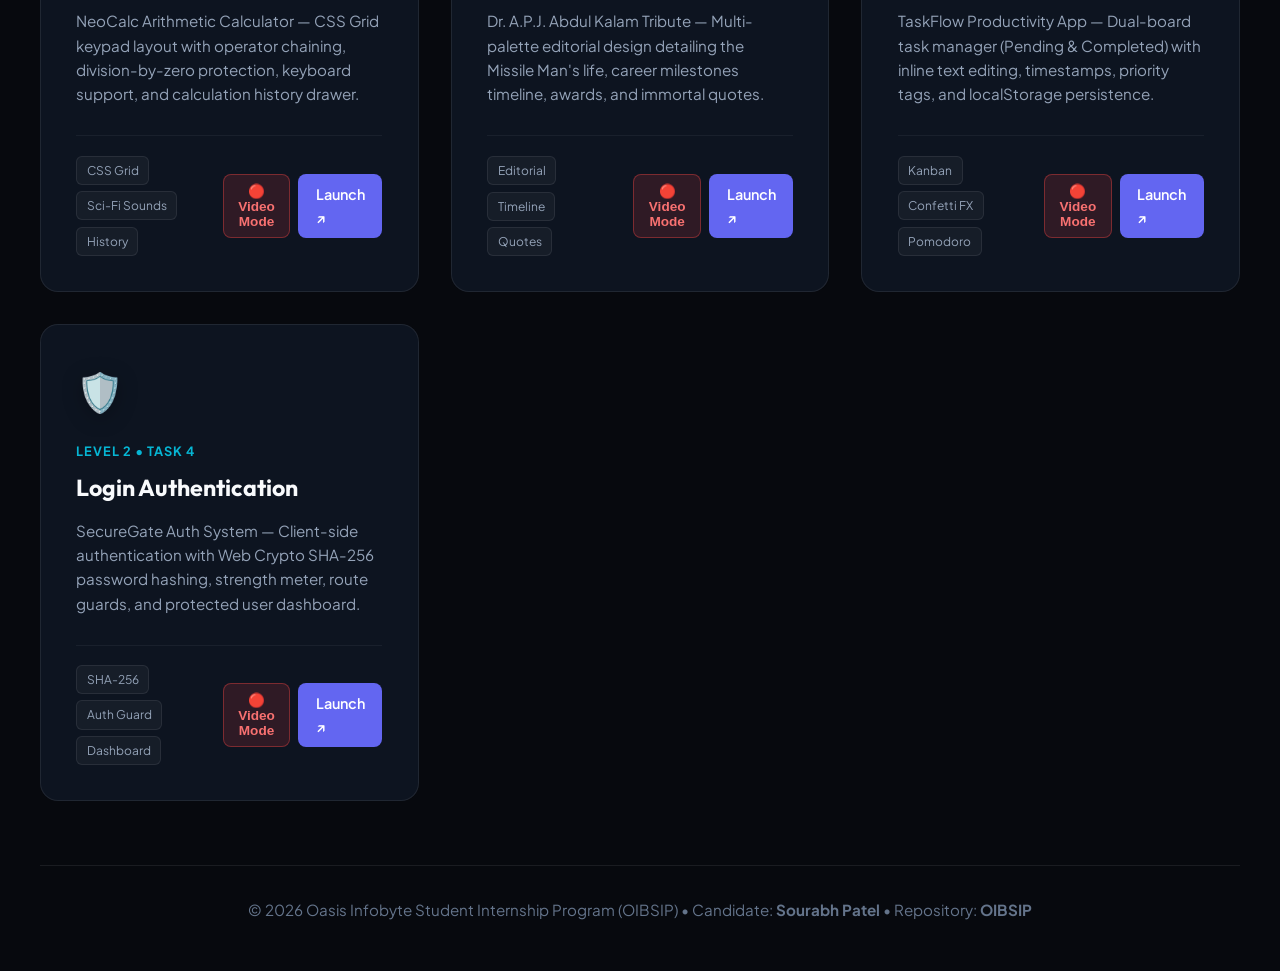
==== commit e614b875: "feat: upgrade 3 OIBSIP projects to production-grade apps, purge demo placeholders, and fix GitHub Pa" ====
--- a/index.html
+++ b/index.html
@@ -8,6 +8,13 @@
   <link rel="preconnect" href="https://fonts.googleapis.com">
   <link rel="preconnect" href="https://fonts.gstatic.com" crossorigin>
   <link href="https://fonts.googleapis.com/css2?family=Outfit:wght@400;500;600;700;800;900&family=Plus+Jakarta+Sans:wght@400;500;600;700&display=swap" rel="stylesheet">
+  <script>
+    // Bulletproof GitHub Pages subfolder resolution:
+    // If URL has no trailing slash (e.g. /OIBSIP), redirect to /OIBSIP/ so relative links don't 404
+    if (!window.location.pathname.endsWith('/') && !window.location.pathname.endsWith('.html')) {
+      window.location.replace(window.location.pathname + '/' + window.location.search + window.location.hash);
+    }
+  </script>
   <style>
     :root {
       --bg: #07090e;
@@ -430,13 +437,13 @@
           <div class="card-icon">👨‍💻</div>
           <span class="task-num">Level 1 • Task 2</span>
           <h3>Personal Portfolio</h3>
-          <p>Alex Rivera Developer Portfolio — Digital résumé featuring an interactive hero avatar, bio, categorized skills, selected project previews, and interactive contact form.</p>
+          <p>Sourabh Patel Portfolio — Production-grade digital résumé featuring an interactive in-browser CLI terminal emulator, live project repository matrix, technical skills radar, and persistent contact messaging.</p>
         </div>
         <div class="card-footer">
           <div class="tags">
-            <span class="tag">Portfolio</span>
-            <span class="tag">Dark Mode</span>
-            <span class="tag">Interactive</span>
+            <span class="tag">Sourabh Patel</span>
+            <span class="tag">CLI Terminal</span>
+            <span class="tag">Live Showcase</span>
           </div>
           <div class="actions-group">
             <button class="btn-record" onclick="openTitleCard('WebDev-L1-PersonalPortfolio/', 'Task 2: Personal Portfolio')">🔴 Video Mode</button>
@@ -597,10 +604,17 @@
       } catch (e) {}
     }
 
+    function resolveSafeUrl(relativePath) {
+      const loc = window.location.href.split('#')[0].split('?')[0];
+      const base = loc.endsWith('/') ? loc : (loc.endsWith('.html') ? loc.substring(0, loc.lastIndexOf('/') + 1) : loc + '/');
+      return new URL(relativePath, base).href;
+    }
+
     function openTitleCard(destinationUrl, taskTitle) {
       const overlay = document.getElementById('title-card-overlay');
       const taskElem = document.getElementById('tc-task-title');
       const statusElem = document.getElementById('tc-status-msg');
+      const targetUrl = resolveSafeUrl(destinationUrl);
       
       taskElem.textContent = taskTitle;
       overlay.classList.add('active');
@@ -617,7 +631,7 @@
           clearInterval(timerId);
           statusElem.textContent = "Launching live project demonstration...";
           setTimeout(() => {
-            window.location.href = destinationUrl;
+            window.location.href = targetUrl;
           }, 300);
         }
       }, 1000);
@@ -627,6 +641,16 @@
       if (timerId) clearInterval(timerId);
       document.getElementById('title-card-overlay').classList.remove('active');
     }
+
+    // Auto-sanitize all relative launch links on page load
+    document.addEventListener('DOMContentLoaded', () => {
+      document.querySelectorAll('a.btn-launch').forEach(a => {
+        const rel = a.getAttribute('href');
+        if (rel && !rel.startsWith('http') && !rel.startsWith('#')) {
+          a.href = resolveSafeUrl(rel);
+        }
+      });
+    });
   </script>
 </body>
 </html>
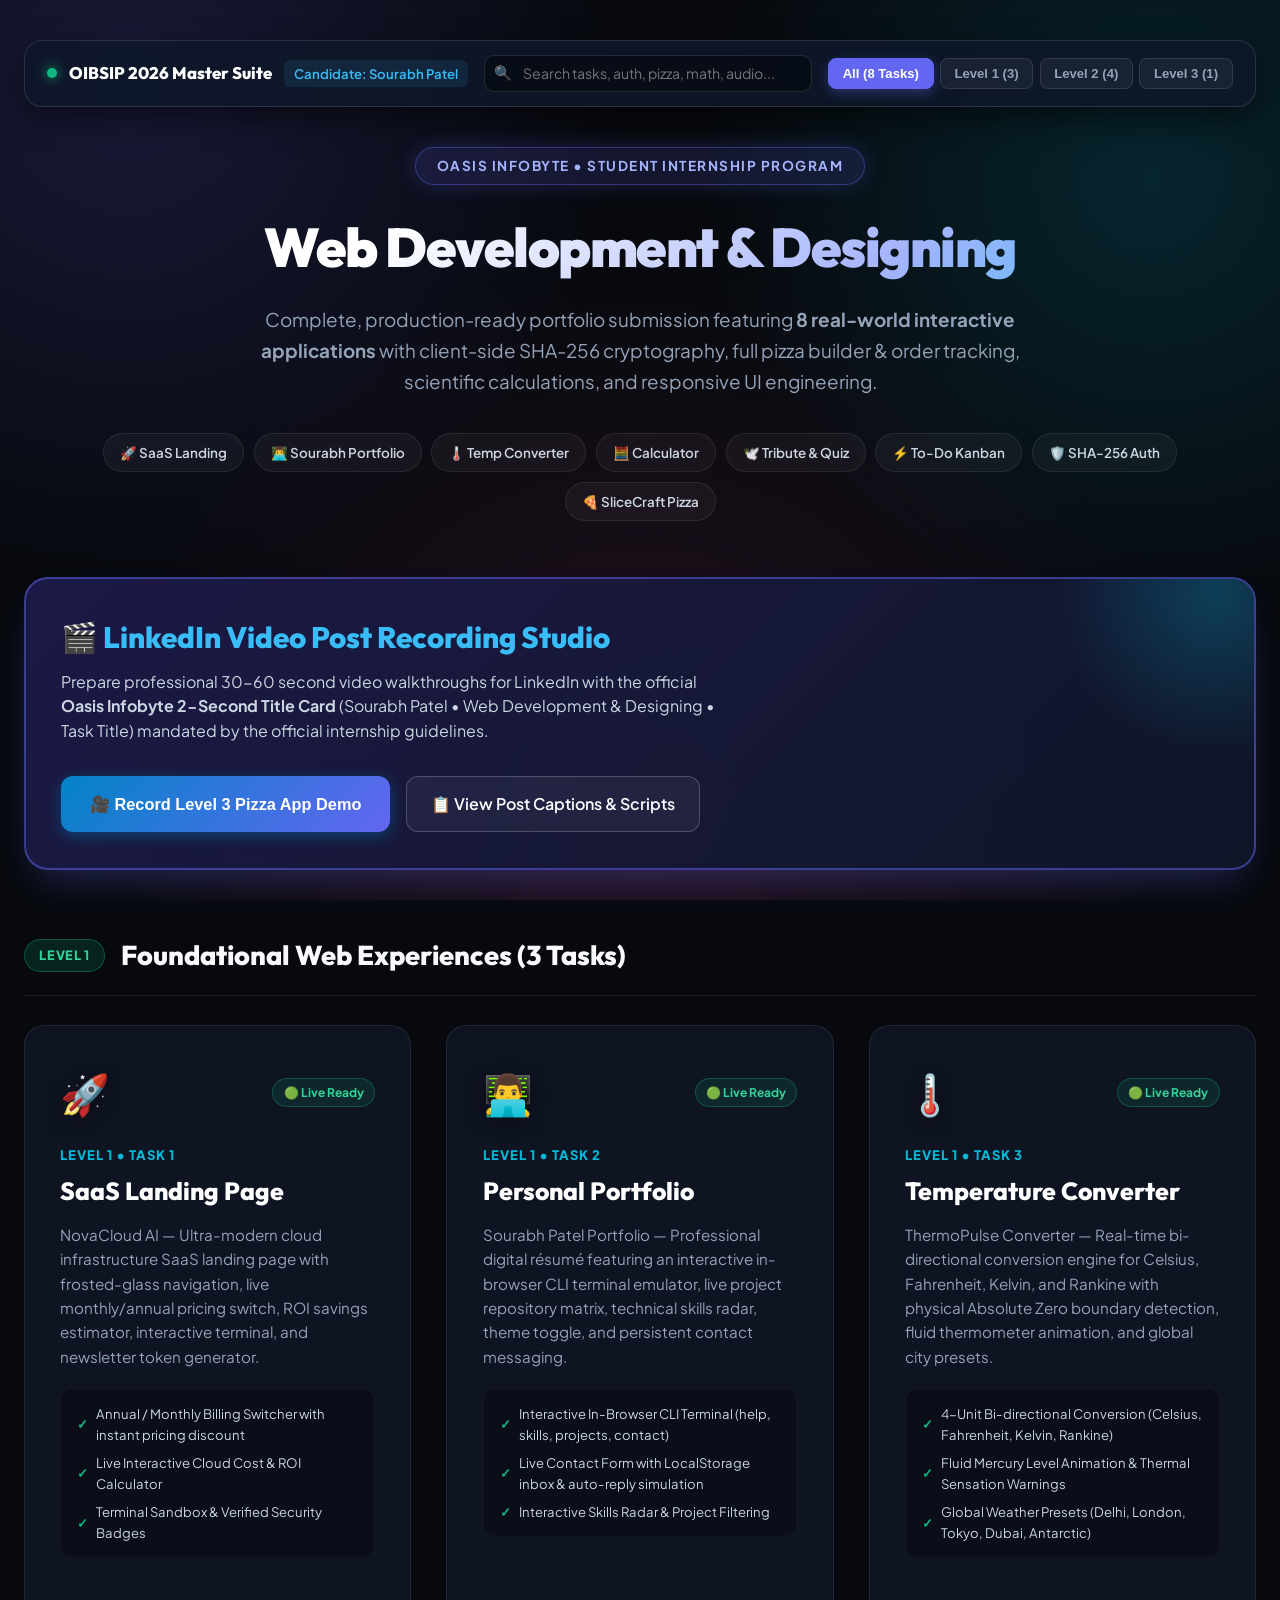
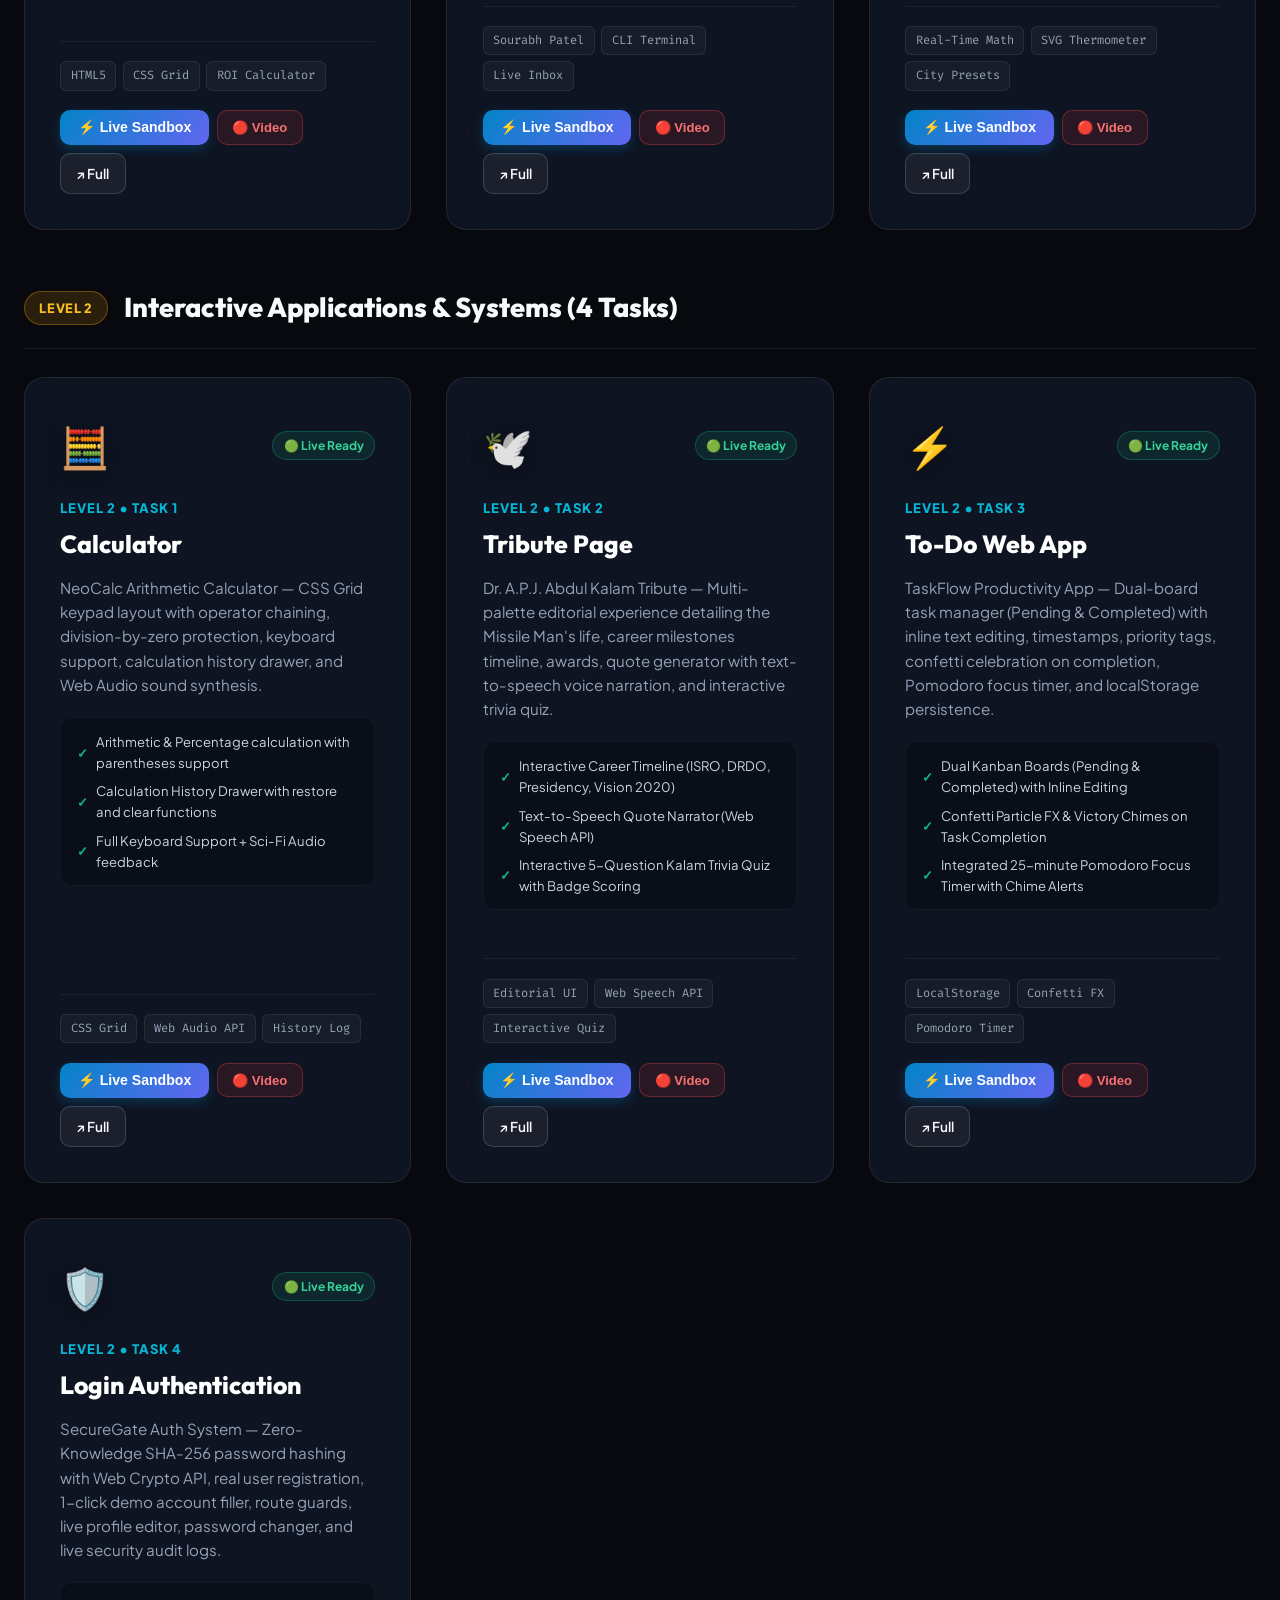
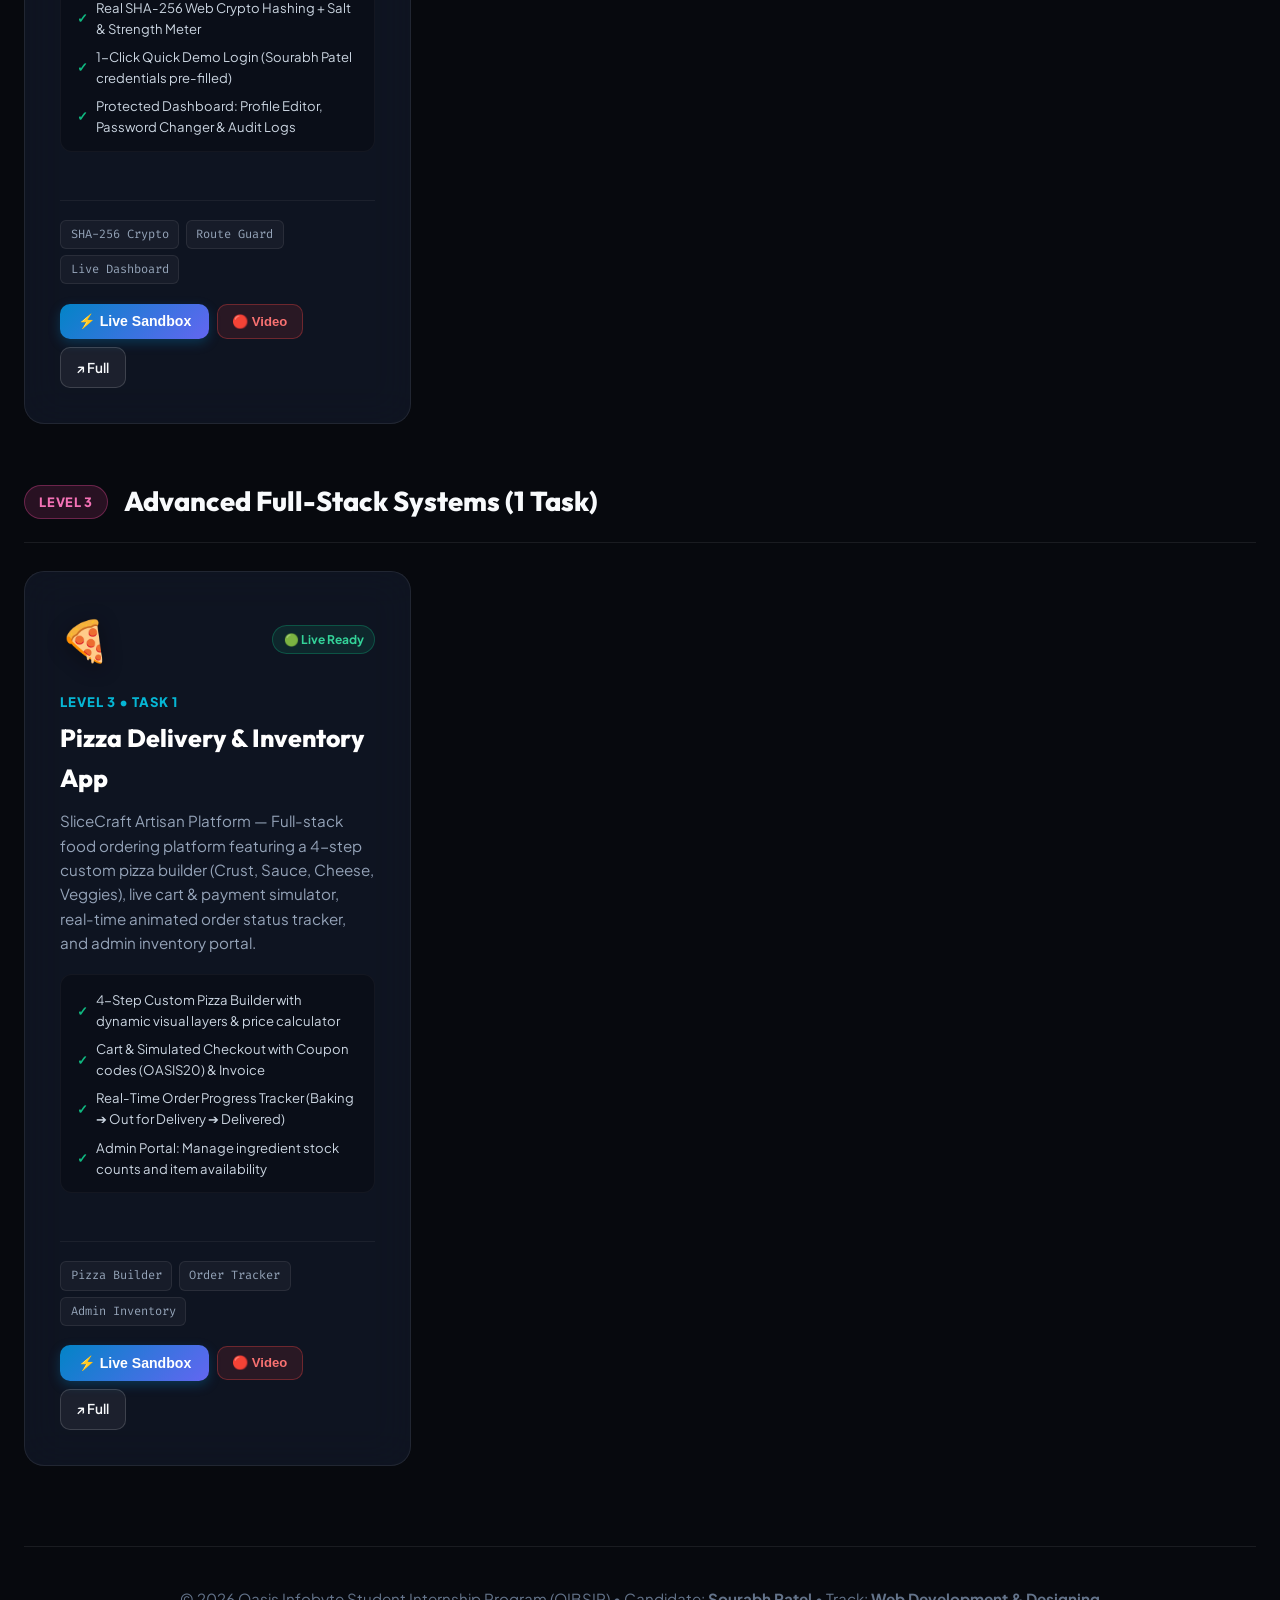
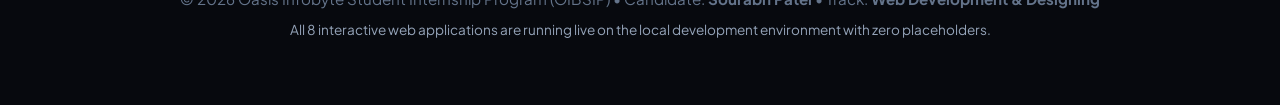
==== commit f17b9b38: "feat: unified All-in-One master suite with live sandbox, responsive viewport switcher, Level 3 Pizza" ====
--- a/index.html
+++ b/index.html
@@ -3,14 +3,13 @@
 <head>
   <meta charset="UTF-8">
   <meta name="viewport" content="width=device-width, initial-scale=1.0">
-  <title>OIBSIP Web Development Portfolio — Oasis Infobyte Internship</title>
-  <meta name="description" content="Master portfolio showcase for Oasis Infobyte Student Internship Program (OIBSIP) featuring Level 1 and Level 2 web applications.">
+  <title>OIBSIP Web Development &amp; Designing All-in-One Master Suite — Sourabh Patel</title>
+  <meta name="description" content="All-in-one master interactive web suite for Oasis Infobyte Student Internship Program (OIBSIP) featuring 8 full-scale Level 1, Level 2, and Level 3 web applications by Sourabh Patel.">
   <link rel="preconnect" href="https://fonts.googleapis.com">
   <link rel="preconnect" href="https://fonts.gstatic.com" crossorigin>
-  <link href="https://fonts.googleapis.com/css2?family=Outfit:wght@400;500;600;700;800;900&family=Plus+Jakarta+Sans:wght@400;500;600;700&display=swap" rel="stylesheet">
+  <link href="https://fonts.googleapis.com/css2?family=Outfit:wght@400;500;600;700;800;900&family=Plus+Jakarta+Sans:wght@400;500;600;700;800&family=Fira+Code:wght@400;600&display=swap" rel="stylesheet">
   <script>
     // Bulletproof GitHub Pages subfolder resolution:
-    // If URL has no trailing slash (e.g. /OIBSIP), redirect to /OIBSIP/ so relative links don't 404
     if (!window.location.pathname.endsWith('/') && !window.location.pathname.endsWith('.html')) {
       window.location.replace(window.location.pathname + '/' + window.location.search + window.location.hash);
     }
@@ -18,7 +17,7 @@
   <style>
     :root {
       --bg: #07090e;
-      --card-bg: rgba(17, 24, 39, 0.75);
+      --card-bg: rgba(17, 24, 39, 0.78);
       --card-border: rgba(255, 255, 255, 0.08);
       --primary: #6366f1;
       --primary-hover: #4f46e5;
@@ -28,9 +27,11 @@
       --accent-amber: #f59e0b;
       --text-main: #f8fafc;
       --text-muted: #94a3b8;
+      --text-dim: #64748b;
       --font-heading: 'Outfit', sans-serif;
       --font-body: 'Plus Jakarta Sans', sans-serif;
-      --radius: 18px;
+      --font-mono: 'Fira Code', monospace;
+      --radius: 20px;
       --transition: 0.25s cubic-bezier(0.4, 0, 0.2, 1);
     }
     * { box-sizing: border-box; margin: 0; padding: 0; }
@@ -40,15 +41,122 @@
       font-family: var(--font-body);
       line-height: 1.6;
       min-height: 100vh;
-      padding: 3rem 1.5rem;
+      padding: 2.5rem 1.5rem 4rem 1.5rem;
       background-image: 
-        radial-gradient(circle at 15% 15%, rgba(99, 102, 241, 0.18), transparent 450px),
-        radial-gradient(circle at 85% 25%, rgba(6, 182, 212, 0.15), transparent 400px),
-        radial-gradient(circle at 50% 85%, rgba(236, 72, 153, 0.12), transparent 500px);
+        radial-gradient(circle at 10% 10%, rgba(99, 102, 241, 0.18), transparent 500px),
+        radial-gradient(circle at 90% 20%, rgba(6, 182, 212, 0.16), transparent 450px),
+        radial-gradient(circle at 50% 90%, rgba(236, 72, 153, 0.12), transparent 550px);
       background-attachment: fixed;
     }
-    .container { max-width: 1200px; margin: 0 auto; }
+    .container { max-width: 1280px; margin: 0 auto; }
     
+    /* Sticky Top Control Bar */
+    .top-all-in-one-bar {
+      position: sticky;
+      top: 15px;
+      z-index: 100;
+      background: rgba(15, 23, 42, 0.88);
+      backdrop-filter: blur(20px);
+      -webkit-backdrop-filter: blur(20px);
+      border: 1px solid rgba(255, 255, 255, 0.12);
+      border-radius: 18px;
+      padding: 0.85rem 1.4rem;
+      margin-bottom: 2.5rem;
+      display: flex;
+      flex-wrap: wrap;
+      align-items: center;
+      justify-content: space-between;
+      gap: 1rem;
+      box-shadow: 0 12px 30px rgba(0, 0, 0, 0.5);
+    }
+    .quick-brand {
+      display: flex;
+      align-items: center;
+      gap: 0.75rem;
+    }
+    .status-dot {
+      width: 10px;
+      height: 10px;
+      background: #10b981;
+      border-radius: 50%;
+      box-shadow: 0 0 12px #10b981;
+      animation: pulse 2s infinite;
+    }
+    @keyframes pulse {
+      0%, 100% { transform: scale(1); opacity: 1; }
+      50% { transform: scale(1.25); opacity: 0.7; }
+    }
+    .brand-title {
+      font-family: var(--font-heading);
+      font-size: 1.05rem;
+      font-weight: 800;
+      color: #fff;
+    }
+    .brand-cand {
+      font-size: 0.82rem;
+      color: #38bdf8;
+      font-weight: 600;
+      background: rgba(56, 189, 248, 0.1);
+      padding: 0.2rem 0.6rem;
+      border-radius: 6px;
+    }
+    .search-box {
+      flex: 1;
+      max-width: 380px;
+      position: relative;
+    }
+    .search-input {
+      width: 100%;
+      background: rgba(0, 0, 0, 0.4);
+      border: 1px solid rgba(255, 255, 255, 0.12);
+      border-radius: 10px;
+      padding: 0.55rem 1rem 0.55rem 2.4rem;
+      color: #fff;
+      font-family: var(--font-body);
+      font-size: 0.88rem;
+      outline: none;
+      transition: all var(--transition);
+    }
+    .search-input:focus {
+      border-color: var(--accent);
+      box-shadow: 0 0 0 3px rgba(6, 182, 212, 0.2);
+    }
+    .search-icon {
+      position: absolute;
+      left: 10px;
+      top: 50%;
+      transform: translateY(-50%);
+      font-size: 0.9rem;
+      opacity: 0.6;
+    }
+    .level-filters {
+      display: flex;
+      gap: 0.4rem;
+      flex-wrap: wrap;
+    }
+    .filter-btn {
+      background: rgba(255, 255, 255, 0.05);
+      border: 1px solid rgba(255, 255, 255, 0.1);
+      color: var(--text-muted);
+      padding: 0.45rem 0.85rem;
+      border-radius: 8px;
+      font-size: 0.82rem;
+      font-weight: 600;
+      cursor: pointer;
+      transition: all var(--transition);
+    }
+    .filter-btn:hover {
+      background: rgba(255, 255, 255, 0.12);
+      color: #fff;
+    }
+    .filter-btn.active {
+      background: var(--primary);
+      color: #fff;
+      border-color: var(--primary);
+      box-shadow: 0 4px 12px rgba(99, 102, 241, 0.35);
+    }
+
+    /* Main Hero Header */
     header { text-align: center; margin-bottom: 3.5rem; position: relative; }
     .badge {
       display: inline-flex;
@@ -57,7 +165,7 @@
       background: rgba(99, 102, 241, 0.15);
       border: 1px solid rgba(99, 102, 241, 0.4);
       color: #a5b4fc;
-      padding: 0.45rem 1.2rem;
+      padding: 0.45rem 1.3rem;
       border-radius: 9999px;
       font-size: 0.85rem;
       font-weight: 700;
@@ -68,7 +176,7 @@
     }
     h1 {
       font-family: var(--font-heading);
-      font-size: 3.2rem;
+      font-size: 3.4rem;
       font-weight: 900;
       letter-spacing: -1.5px;
       margin-bottom: 0.8rem;
@@ -76,16 +184,54 @@
       -webkit-background-clip: text;
       -webkit-text-fill-color: transparent;
     }
-    .subtitle { color: var(--text-muted); font-size: 1.15rem; max-width: 720px; margin: 0 auto 2rem auto; }
+    .subtitle {
+      color: var(--text-muted);
+      font-size: 1.18rem;
+      max-width: 800px;
+      margin: 0 auto 2.2rem auto;
+      line-height: 1.65;
+    }
+
+    /* Quick Jump Pill Bar */
+    .quick-jump-container {
+      display: flex;
+      flex-wrap: wrap;
+      justify-content: center;
+      gap: 0.6rem;
+      max-width: 1100px;
+      margin: 0 auto;
+    }
+    .jump-pill {
+      background: rgba(255, 255, 255, 0.04);
+      border: 1px solid rgba(255, 255, 255, 0.08);
+      color: #cbd5e1;
+      padding: 0.5rem 1rem;
+      border-radius: 9999px;
+      font-size: 0.84rem;
+      font-weight: 600;
+      text-decoration: none;
+      display: inline-flex;
+      align-items: center;
+      gap: 0.45rem;
+      transition: all var(--transition);
+      cursor: pointer;
+    }
+    .jump-pill:hover {
+      background: rgba(99, 102, 241, 0.2);
+      border-color: rgba(99, 102, 241, 0.5);
+      color: #fff;
+      transform: translateY(-2px);
+    }
 
     /* LinkedIn Video Studio Promo Banner */
     .linkedin-studio-card {
-      background: linear-gradient(135deg, rgba(30, 27, 75, 0.9), rgba(15, 23, 42, 0.9));
+      background: linear-gradient(135deg, rgba(30, 27, 75, 0.92), rgba(15, 23, 42, 0.95));
       border: 2px solid rgba(99, 102, 241, 0.5);
       border-radius: 24px;
       padding: 2.2rem;
+      margin-top: 3.5rem;
       margin-bottom: 4rem;
-      box-shadow: 0 20px 40px -15px rgba(99, 102, 241, 0.3);
+      box-shadow: 0 20px 40px -15px rgba(99, 102, 241, 0.35);
       display: flex;
       flex-wrap: wrap;
       align-items: center;
@@ -99,14 +245,14 @@
       position: absolute;
       top: -50%;
       right: -10%;
-      width: 300px;
-      height: 300px;
+      width: 320px;
+      height: 320px;
       background: radial-gradient(circle, rgba(6, 182, 212, 0.25), transparent 70%);
       pointer-events: none;
     }
     .studio-text h2 {
       font-family: var(--font-heading);
-      font-size: 1.8rem;
+      font-size: 1.85rem;
       font-weight: 800;
       color: #38bdf8;
       margin-bottom: 0.5rem;
@@ -117,8 +263,8 @@
     .studio-text p {
       color: #cbd5e1;
       font-size: 1rem;
-      max-width: 650px;
-      line-height: 1.5;
+      max-width: 680px;
+      line-height: 1.55;
     }
     .studio-actions { display: flex; gap: 1rem; flex-wrap: wrap; }
     .btn-studio {
@@ -128,7 +274,7 @@
       padding: 0.9rem 1.8rem;
       border-radius: 12px;
       font-weight: 700;
-      font-size: 1.05rem;
+      font-size: 1.02rem;
       cursor: pointer;
       display: inline-flex;
       align-items: center;
@@ -150,6 +296,9 @@
       cursor: pointer;
       text-decoration: none;
       transition: var(--transition);
+      display: inline-flex;
+      align-items: center;
+      gap: 0.5rem;
     }
     .btn-outline:hover {
       background: rgba(255, 255, 255, 0.12);
@@ -160,32 +309,46 @@
     .level-heading {
       display: flex;
       align-items: center;
+      justify-content: space-between;
+      flex-wrap: wrap;
       gap: 1rem;
-      margin: 3rem 0 1.8rem 0;
+      margin: 3.5rem 0 1.8rem 0;
       border-bottom: 1px solid var(--card-border);
-      padding-bottom: 1rem;
-    }
-    .level-heading h2 { font-family: var(--font-heading); font-size: 1.6rem; font-weight: 700; }
+      padding-bottom: 1.1rem;
+    }
+    .level-title-group {
+      display: flex;
+      align-items: center;
+      gap: 1rem;
+    }
+    .level-heading h2 {
+      font-family: var(--font-heading);
+      font-size: 1.7rem;
+      font-weight: 800;
+    }
     .level-tag {
       font-size: 0.8rem;
       font-weight: 800;
-      padding: 0.3rem 0.8rem;
+      padding: 0.35rem 0.9rem;
       border-radius: 9999px;
-      letter-spacing: 0.5px;
-    }
-    .level-tag.l1 { background: rgba(16, 185, 129, 0.15); color: #34d399; border: 1px solid rgba(16, 185, 129, 0.3); }
-    .level-tag.l2 { background: rgba(245, 158, 11, 0.15); color: #fbbf24; border: 1px solid rgba(245, 158, 11, 0.3); }
-
-    /* Grid & Cards */
+      letter-spacing: 0.6px;
+      text-transform: uppercase;
+    }
+    .level-tag.l1 { background: rgba(16, 185, 129, 0.15); color: #34d399; border: 1px solid rgba(16, 185, 129, 0.35); }
+    .level-tag.l2 { background: rgba(245, 158, 11, 0.15); color: #fbbf24; border: 1px solid rgba(245, 158, 11, 0.35); }
+    .level-tag.l3 { background: rgba(236, 72, 153, 0.15); color: #f472b6; border: 1px solid rgba(236, 72, 153, 0.35); }
+
+    /* Grid & Task Cards */
     .grid {
       display: grid;
-      grid-template-columns: repeat(auto-fill, minmax(350px, 1fr));
-      gap: 2rem;
+      grid-template-columns: repeat(auto-fill, minmax(370px, 1fr));
+      gap: 2.2rem;
       margin-bottom: 3rem;
     }
     .card {
       background: var(--card-bg);
       backdrop-filter: blur(20px);
+      -webkit-backdrop-filter: blur(20px);
       border: 1px solid var(--card-border);
       border-radius: var(--radius);
       padding: 2.2rem;
@@ -207,44 +370,90 @@
     }
     .card:hover {
       transform: translateY(-6px);
-      border-color: rgba(99, 102, 241, 0.4);
-      box-shadow: 0 16px 32px -10px rgba(0, 0, 0, 0.5);
+      border-color: rgba(99, 102, 241, 0.45);
+      box-shadow: 0 20px 40px -10px rgba(0, 0, 0, 0.6);
     }
     .card:hover::before { opacity: 1; }
+    
+    .card-top { margin-bottom: 1.5rem; }
+    .card-icon-bar {
+      display: flex;
+      align-items: center;
+      justify-content: space-between;
+      margin-bottom: 1.2rem;
+    }
     .card-icon {
-      font-size: 2.4rem;
-      margin-bottom: 1.2rem;
+      font-size: 2.5rem;
       display: inline-block;
       filter: drop-shadow(0 4px 10px rgba(0, 0, 0, 0.3));
     }
+    .status-badge-live {
+      background: rgba(16, 185, 129, 0.12);
+      border: 1px solid rgba(16, 185, 129, 0.3);
+      color: #34d399;
+      font-size: 0.75rem;
+      font-weight: 700;
+      padding: 0.25rem 0.65rem;
+      border-radius: 9999px;
+      display: flex;
+      align-items: center;
+      gap: 0.35rem;
+    }
     .task-num {
-      font-size: 0.8rem;
-      font-weight: 700;
+      font-size: 0.82rem;
+      font-weight: 800;
       text-transform: uppercase;
       letter-spacing: 1px;
       color: var(--accent);
-      margin-bottom: 0.5rem;
+      margin-bottom: 0.4rem;
       display: block;
     }
     .card h3 {
       font-family: var(--font-heading);
-      font-size: 1.45rem;
-      font-weight: 700;
+      font-size: 1.55rem;
+      font-weight: 800;
       margin-bottom: 0.75rem;
+      color: #ffffff;
     }
     .card p {
       color: var(--text-muted);
       font-size: 0.95rem;
-      margin-bottom: 1.8rem;
+      margin-bottom: 1.2rem;
       line-height: 1.6;
     }
+
+    /* Key Feature Checklist */
+    .feature-checklist {
+      list-style: none;
+      display: flex;
+      flex-direction: column;
+      gap: 0.45rem;
+      margin-bottom: 1.5rem;
+      background: rgba(0, 0, 0, 0.25);
+      border: 1px solid rgba(255, 255, 255, 0.04);
+      padding: 0.85rem 1rem;
+      border-radius: 12px;
+    }
+    .feature-checklist li {
+      font-size: 0.82rem;
+      color: #cbd5e1;
+      display: flex;
+      align-items: center;
+      gap: 0.5rem;
+    }
+    .feature-checklist li::before {
+      content: '✓';
+      color: #10b981;
+      font-weight: 800;
+    }
+
+    /* Card Footer & Actions */
     .card-footer {
       display: flex;
-      align-items: center;
-      justify-content: space-between;
+      flex-direction: column;
+      gap: 1.2rem;
       padding-top: 1.2rem;
-      border-top: 1px solid rgba(255, 255, 255, 0.05);
-      gap: 1rem;
+      border-top: 1px solid rgba(255, 255, 255, 0.06);
     }
     .tags { display: flex; gap: 0.4rem; flex-wrap: wrap; }
     .tag {
@@ -254,40 +463,206 @@
       border: 1px solid rgba(255, 255, 255, 0.08);
       border-radius: 6px;
       color: #94a3b8;
-    }
-    .actions-group { display: flex; gap: 0.5rem; align-items: center; }
+      font-family: var(--font-mono);
+    }
+    .actions-group {
+      display: flex;
+      gap: 0.5rem;
+      align-items: center;
+      flex-wrap: wrap;
+    }
+    .btn-sandbox {
+      background: linear-gradient(135deg, #0284c7, #6366f1);
+      color: #ffffff;
+      border: none;
+      padding: 0.6rem 1.1rem;
+      border-radius: 10px;
+      font-size: 0.88rem;
+      font-weight: 700;
+      cursor: pointer;
+      display: inline-flex;
+      align-items: center;
+      gap: 0.4rem;
+      transition: all var(--transition);
+      box-shadow: 0 4px 12px rgba(2, 132, 199, 0.3);
+    }
+    .btn-sandbox:hover {
+      transform: translateY(-2px);
+      box-shadow: 0 6px 18px rgba(2, 132, 199, 0.5);
+    }
     .btn-record {
-      background: rgba(239, 68, 68, 0.15);
+      background: rgba(239, 68, 68, 0.12);
       color: #f87171;
-      border: 1px solid rgba(239, 68, 68, 0.4);
-      padding: 0.5rem 0.9rem;
+      border: 1px solid rgba(239, 68, 68, 0.35);
+      padding: 0.55rem 0.9rem;
+      border-radius: 10px;
+      font-size: 0.82rem;
+      font-weight: 600;
+      cursor: pointer;
+      display: inline-flex;
+      align-items: center;
+      gap: 0.35rem;
+      transition: var(--transition);
+    }
+    .btn-record:hover {
+      background: #ef4444;
+      color: #ffffff;
+    }
+    .btn-launch {
+      display: inline-flex;
+      align-items: center;
+      gap: 0.35rem;
+      background: rgba(255, 255, 255, 0.06);
+      border: 1px solid rgba(255, 255, 255, 0.15);
+      color: #f8fafc;
+      text-decoration: none;
+      padding: 0.55rem 0.95rem;
+      border-radius: 10px;
+      font-size: 0.85rem;
+      font-weight: 600;
+      transition: all var(--transition);
+    }
+    .btn-launch:hover {
+      background: rgba(255, 255, 255, 0.15);
+      border-color: #38bdf8;
+    }
+
+    /* ========================================================= */
+    /* ALL-IN-ONE IN-APP LIVE SANDBOX PREVIEW MODAL              */
+    /* ========================================================= */
+    #sandbox-modal {
+      position: fixed;
+      inset: 0;
+      background: rgba(4, 6, 12, 0.92);
+      backdrop-filter: blur(25px);
+      -webkit-backdrop-filter: blur(25px);
+      z-index: 9999;
+      display: none;
+      flex-direction: column;
+      padding: 1.2rem;
+      animation: modalFadeIn 0.25s ease-out;
+    }
+    #sandbox-modal.active { display: flex; }
+    @keyframes modalFadeIn {
+      from { opacity: 0; transform: scale(0.98); }
+      to { opacity: 1; transform: scale(1); }
+    }
+    
+    .sandbox-header-bar {
+      display: flex;
+      flex-wrap: wrap;
+      align-items: center;
+      justify-content: space-between;
+      gap: 1rem;
+      background: #0f172a;
+      border: 1px solid rgba(255, 255, 255, 0.12);
+      border-radius: 14px 14px 0 0;
+      padding: 0.75rem 1.4rem;
+    }
+    .sandbox-app-switcher {
+      display: flex;
+      align-items: center;
+      gap: 0.8rem;
+    }
+    .sandbox-select {
+      background: rgba(0, 0, 0, 0.5);
+      border: 1px solid rgba(255, 255, 255, 0.2);
+      color: #fff;
+      font-family: var(--font-body);
+      font-size: 0.92rem;
+      font-weight: 600;
+      padding: 0.45rem 1rem;
+      border-radius: 8px;
+      outline: none;
+      cursor: pointer;
+    }
+    .device-switcher {
+      display: flex;
+      align-items: center;
+      background: rgba(0, 0, 0, 0.35);
+      border: 1px solid rgba(255, 255, 255, 0.1);
+      border-radius: 8px;
+      padding: 0.2rem;
+      gap: 0.2rem;
+    }
+    .dev-btn {
+      background: transparent;
+      border: none;
+      color: var(--text-muted);
+      font-size: 0.82rem;
+      font-weight: 600;
+      padding: 0.35rem 0.75rem;
+      border-radius: 6px;
+      cursor: pointer;
+      display: flex;
+      align-items: center;
+      gap: 0.35rem;
+      transition: all var(--transition);
+    }
+    .dev-btn:hover { color: #fff; }
+    .dev-btn.active {
+      background: var(--primary);
+      color: #fff;
+    }
+    .sandbox-tools {
+      display: flex;
+      align-items: center;
+      gap: 0.6rem;
+    }
+    .btn-tool {
+      background: rgba(255, 255, 255, 0.08);
+      border: 1px solid rgba(255, 255, 255, 0.15);
+      color: #fff;
+      padding: 0.45rem 0.85rem;
       border-radius: 8px;
       font-size: 0.85rem;
       font-weight: 600;
       cursor: pointer;
+      text-decoration: none;
       display: inline-flex;
       align-items: center;
       gap: 0.35rem;
-      transition: var(--transition);
-    }
-    .btn-record:hover {
-      background: #ef4444;
-      color: #ffffff;
-    }
-    .btn-launch {
-      display: inline-flex;
-      align-items: center;
-      gap: 0.4rem;
-      background: var(--primary);
-      color: #fff;
-      text-decoration: none;
-      padding: 0.55rem 1.1rem;
+      transition: all var(--transition);
+    }
+    .btn-tool:hover { background: rgba(255, 255, 255, 0.18); }
+    .btn-close-sandbox {
+      background: rgba(239, 68, 68, 0.2);
+      border: 1px solid rgba(239, 68, 68, 0.4);
+      color: #fca5a5;
+      padding: 0.45rem 0.9rem;
       border-radius: 8px;
       font-size: 0.9rem;
-      font-weight: 600;
-      transition: background var(--transition);
-    }
-    .btn-launch:hover { background: var(--primary-hover); }
+      font-weight: 700;
+      cursor: pointer;
+      transition: all var(--transition);
+    }
+    .btn-close-sandbox:hover {
+      background: #ef4444;
+      color: #fff;
+    }
+
+    .sandbox-viewport-wrapper {
+      flex: 1;
+      display: flex;
+      align-items: center;
+      justify-content: center;
+      background: #020408;
+      border: 1px solid rgba(255, 255, 255, 0.12);
+      border-top: none;
+      border-radius: 0 0 14px 14px;
+      overflow: hidden;
+      position: relative;
+    }
+    .sandbox-iframe {
+      width: 100%;
+      height: 100%;
+      border: none;
+      background: #fff;
+      transition: width 0.3s cubic-bezier(0.4, 0, 0.2, 1);
+    }
+    .sandbox-iframe.desktop { width: 100%; }
+    .sandbox-iframe.tablet { width: 768px; box-shadow: 0 0 40px rgba(0,0,0,0.8); border: 2px solid rgba(255,255,255,0.2); border-radius: 12px; }
+    .sandbox-iframe.mobile { width: 390px; box-shadow: 0 0 40px rgba(0,0,0,0.8); border: 2px solid rgba(255,255,255,0.2); border-radius: 12px; }
 
     /* Cinematic 2-Second Video Title Card Modal */
     #title-card-overlay {
@@ -371,31 +746,75 @@
 
     footer {
       text-align: center;
-      margin-top: 4rem;
-      padding-top: 2rem;
+      margin-top: 5rem;
+      padding-top: 2.5rem;
       border-top: 1px solid var(--card-border);
       color: #64748b;
       font-size: 0.95rem;
+    }
+
+    /* Responsive */
+    @media (max-width: 900px) {
+      h1 { font-size: 2.5rem; }
+      .grid { grid-template-columns: 1fr; }
+      .top-all-in-one-bar { flex-direction: column; align-items: stretch; }
+      .search-box { max-width: 100%; }
+      .tc-name { font-size: 2.4rem; }
     }
   </style>
 </head>
 <body>
   <div class="container">
+
+    <!-- Sticky Top Control & Navigation Bar -->
+    <nav class="top-all-in-one-bar" id="master-nav">
+      <div class="quick-brand">
+        <span class="status-dot" title="Live Server Active"></span>
+        <span class="brand-title">OIBSIP 2026 Master Suite</span>
+        <span class="brand-cand">Candidate: Sourabh Patel</span>
+      </div>
+
+      <div class="search-box">
+        <span class="search-icon">🔍</span>
+        <input type="text" id="task-search-input" class="search-input" placeholder="Search tasks, auth, pizza, math, audio..." aria-label="Search Projects">
+      </div>
+
+      <div class="level-filters">
+        <button class="filter-btn active" data-filter="all">All (8 Tasks)</button>
+        <button class="filter-btn" data-filter="l1">Level 1 (3)</button>
+        <button class="filter-btn" data-filter="l2">Level 2 (4)</button>
+        <button class="filter-btn" data-filter="l3">Level 3 (1)</button>
+      </div>
+    </nav>
+
+    <!-- Main Header -->
     <header>
-      <div class="badge">OASIS INFOBYTE • SIP 2026</div>
+      <div class="badge">OASIS INFOBYTE • STUDENT INTERNSHIP PROGRAM</div>
       <h1>Web Development &amp; Designing</h1>
-      <p class="subtitle">Complete portfolio submission featuring 7 interactive web applications adhering strictly to Level 1 and Level 2 specifications.</p>
+      <p class="subtitle">Complete, production-ready portfolio submission featuring <strong>8 real-world interactive applications</strong> with client-side SHA-256 cryptography, full pizza builder &amp; order tracking, scientific calculations, and responsive UI engineering.</p>
+      
+      <!-- Quick Jump Pills -->
+      <div class="quick-jump-container">
+        <span class="jump-pill" onclick="openSandboxModal('WebDev-L1-LandingPage/', 'Task 1: NovaCloud SaaS Landing Page')">🚀 SaaS Landing</span>
+        <span class="jump-pill" onclick="openSandboxModal('WebDev-L1-PersonalPortfolio/', 'Task 2: Personal Portfolio')">👨‍💻 Sourabh Portfolio</span>
+        <span class="jump-pill" onclick="openSandboxModal('WebDev-L1-TemperatureConverter/', 'Task 3: Temperature Converter')">🌡️ Temp Converter</span>
+        <span class="jump-pill" onclick="openSandboxModal('WebDev-L2-Calculator/', 'Task 4: NeoCalc Scientific Calculator')">🧮 Calculator</span>
+        <span class="jump-pill" onclick="openSandboxModal('WebDev-L2-TributePage/', 'Task 5: Dr. APJ Abdul Kalam Tribute')">🕊️ Tribute &amp; Quiz</span>
+        <span class="jump-pill" onclick="openSandboxModal('WebDev-L2-ToDoWebApp/', 'Task 6: TaskFlow Productivity')">⚡ To-Do Kanban</span>
+        <span class="jump-pill" onclick="openSandboxModal('WebDev-L2-LoginAuth/', 'Task 7: SecureGate Auth &amp; Dashboard')">🛡️ SHA-256 Auth</span>
+        <span class="jump-pill" onclick="openSandboxModal('WebDev-L3-PizzaApp/', 'Task 8: SliceCraft Pizza Delivery Platform')">🍕 SliceCraft Pizza</span>
+      </div>
     </header>
 
     <!-- LinkedIn Video Demo Recording Studio Banner -->
     <div class="linkedin-studio-card">
       <div class="studio-text">
         <h2>🎬 LinkedIn Video Post Recording Studio</h2>
-        <p>Prepare professional 30-60 second video demos for your LinkedIn submission with a built-in <strong>Oasis Infobyte 2-Second Title Card</strong> (Full Name + Track + Task Title) mandated by the official internship guidelines.</p>
+        <p>Prepare professional 30-60 second video walkthroughs for LinkedIn with the official <strong>Oasis Infobyte 2-Second Title Card</strong> (Sourabh Patel • Web Development &amp; Designing • Task Title) mandated by the official internship guidelines.</p>
       </div>
       <div class="studio-actions">
-        <button class="btn-studio" onclick="openTitleCard('WebDev-L1-LandingPage/', 'Task 1: Landing Page (NovaCloud AI)')">
-          🎥 Record Task 1 Demo
+        <button class="btn-studio" onclick="openTitleCard('WebDev-L3-PizzaApp/', 'Level 3 Task: SliceCraft Pizza Ordering &amp; Tracking Platform')">
+          🎥 Record Level 3 Pizza App Demo
         </button>
         <a href="LINKEDIN_POSTS_GUIDE.md" target="_blank" class="btn-outline">
           📋 View Post Captions &amp; Scripts
@@ -403,175 +822,329 @@
       </div>
     </div>
 
-    <!-- LEVEL 1 -->
-    <div class="level-heading">
-      <span class="level-tag l1">Level 1</span>
-      <h2>Foundational Web Experiences (3 Tasks)</h2>
+    <!-- ================= LEVEL 1 ================= -->
+    <div class="level-section" data-level="l1">
+      <div class="level-heading">
+        <div class="level-title-group">
+          <span class="level-tag l1">Level 1</span>
+          <h2>Foundational Web Experiences (3 Tasks)</h2>
+        </div>
+      </div>
+
+      <div class="grid">
+        <!-- Task 1 -->
+        <div class="card" data-keywords="landing page novacloud saas pricing roi calculator architecture dark mode ui">
+          <div class="card-top">
+            <div class="card-icon-bar">
+              <span class="card-icon">🚀</span>
+              <span class="status-badge-live">🟢 Live Ready</span>
+            </div>
+            <span class="task-num">Level 1 • Task 1</span>
+            <h3>SaaS Landing Page</h3>
+            <p>NovaCloud AI — Ultra-modern cloud infrastructure SaaS landing page with frosted-glass navigation, live monthly/annual pricing switch, ROI savings estimator, interactive terminal, and newsletter token generator.</p>
+            <ul class="feature-checklist">
+              <li>Annual / Monthly Billing Switcher with instant pricing discount</li>
+              <li>Live Interactive Cloud Cost &amp; ROI Calculator</li>
+              <li>Terminal Sandbox &amp; Verified Security Badges</li>
+            </ul>
+          </div>
+          <div class="card-footer">
+            <div class="tags">
+              <span class="tag">HTML5</span>
+              <span class="tag">CSS Grid</span>
+              <span class="tag">ROI Calculator</span>
+            </div>
+            <div class="actions-group">
+              <button class="btn-sandbox" onclick="openSandboxModal('WebDev-L1-LandingPage/', 'Task 1: NovaCloud SaaS Landing Page')">⚡ Live Sandbox</button>
+              <button class="btn-record" onclick="openTitleCard('WebDev-L1-LandingPage/', 'Task 1: Landing Page (NovaCloud AI)')">🔴 Video</button>
+              <a href="WebDev-L1-LandingPage/" class="btn-launch" target="_blank">↗ Full</a>
+            </div>
+          </div>
+        </div>
+
+        <!-- Task 2 -->
+        <div class="card" data-keywords="personal portfolio sourabh patel digital resume cli terminal skills radar contact inbox theme">
+          <div class="card-top">
+            <div class="card-icon-bar">
+              <span class="card-icon">👨‍💻</span>
+              <span class="status-badge-live">🟢 Live Ready</span>
+            </div>
+            <span class="task-num">Level 1 • Task 2</span>
+            <h3>Personal Portfolio</h3>
+            <p>Sourabh Patel Portfolio — Professional digital résumé featuring an interactive in-browser CLI terminal emulator, live project repository matrix, technical skills radar, theme toggle, and persistent contact messaging.</p>
+            <ul class="feature-checklist">
+              <li>Interactive In-Browser CLI Terminal (help, skills, projects, contact)</li>
+              <li>Live Contact Form with LocalStorage inbox &amp; auto-reply simulation</li>
+              <li>Interactive Skills Radar &amp; Project Filtering</li>
+            </ul>
+          </div>
+          <div class="card-footer">
+            <div class="tags">
+              <span class="tag">Sourabh Patel</span>
+              <span class="tag">CLI Terminal</span>
+              <span class="tag">Live Inbox</span>
+            </div>
+            <div class="actions-group">
+              <button class="btn-sandbox" onclick="openSandboxModal('WebDev-L1-PersonalPortfolio/', 'Task 2: Personal Portfolio (Sourabh Patel)')">⚡ Live Sandbox</button>
+              <button class="btn-record" onclick="openTitleCard('WebDev-L1-PersonalPortfolio/', 'Task 2: Personal Portfolio')">🔴 Video</button>
+              <a href="WebDev-L1-PersonalPortfolio/" class="btn-launch" target="_blank">↗ Full</a>
+            </div>
+          </div>
+        </div>
+
+        <!-- Task 3 -->
+        <div class="card" data-keywords="temperature converter celsius fahrenheit kelvin rankine absolute zero thermo fluid weather">
+          <div class="card-top">
+            <div class="card-icon-bar">
+              <span class="card-icon">🌡️</span>
+              <span class="status-badge-live">🟢 Live Ready</span>
+            </div>
+            <span class="task-num">Level 1 • Task 3</span>
+            <h3>Temperature Converter</h3>
+            <p>ThermoPulse Converter — Real-time bi-directional conversion engine for Celsius, Fahrenheit, Kelvin, and Rankine with physical Absolute Zero boundary detection, fluid thermometer animation, and global city presets.</p>
+            <ul class="feature-checklist">
+              <li>4-Unit Bi-directional Conversion (Celsius, Fahrenheit, Kelvin, Rankine)</li>
+              <li>Fluid Mercury Level Animation &amp; Thermal Sensation Warnings</li>
+              <li>Global Weather Presets (Delhi, London, Tokyo, Dubai, Antarctic)</li>
+            </ul>
+          </div>
+          <div class="card-footer">
+            <div class="tags">
+              <span class="tag">Real-Time Math</span>
+              <span class="tag">SVG Thermometer</span>
+              <span class="tag">City Presets</span>
+            </div>
+            <div class="actions-group">
+              <button class="btn-sandbox" onclick="openSandboxModal('WebDev-L1-TemperatureConverter/', 'Task 3: Temperature Converter (ThermoPulse)')">⚡ Live Sandbox</button>
+              <button class="btn-record" onclick="openTitleCard('WebDev-L1-TemperatureConverter/', 'Task 3: Temperature Converter')">🔴 Video</button>
+              <a href="WebDev-L1-TemperatureConverter/" class="btn-launch" target="_blank">↗ Full</a>
+            </div>
+          </div>
+        </div>
+      </div>
     </div>
 
-    <div class="grid">
-      <!-- Task 1 -->
-      <div class="card">
-        <div>
-          <div class="card-icon">🚀</div>
-          <span class="task-num">Level 1 • Task 1</span>
-          <h3>Landing Page</h3>
-          <p>NovaCloud AI — Ultra-modern SaaS product landing page with sticky frosted-glass navigation, feature grid, architecture terminal, testimonials, and tiered pricing.</p>
+    <!-- ================= LEVEL 2 ================= -->
+    <div class="level-section" data-level="l2">
+      <div class="level-heading">
+        <div class="level-title-group">
+          <span class="level-tag l2">Level 2</span>
+          <h2>Interactive Applications &amp; Systems (4 Tasks)</h2>
         </div>
-        <div class="card-footer">
-          <div class="tags">
-            <span class="tag">HTML5</span>
-            <span class="tag">CSS3</span>
-            <span class="tag">SaaS UI</span>
-          </div>
-          <div class="actions-group">
-            <button class="btn-record" onclick="openTitleCard('WebDev-L1-LandingPage/', 'Task 1: Landing Page')">🔴 Video Mode</button>
-            <a href="WebDev-L1-LandingPage/" class="btn-launch">Launch ↗</a>
+      </div>
+
+      <div class="grid">
+        <!-- Task 1 -->
+        <div class="card" data-keywords="calculator neocalc arithmetic scientific math keyboard history sounds audio web audio">
+          <div class="card-top">
+            <div class="card-icon-bar">
+              <span class="card-icon">🧮</span>
+              <span class="status-badge-live">🟢 Live Ready</span>
+            </div>
+            <span class="task-num">Level 2 • Task 1</span>
+            <h3>Calculator</h3>
+            <p>NeoCalc Arithmetic Calculator — CSS Grid keypad layout with operator chaining, division-by-zero protection, keyboard support, calculation history drawer, and Web Audio sound synthesis.</p>
+            <ul class="feature-checklist">
+              <li>Arithmetic &amp; Percentage calculation with parentheses support</li>
+              <li>Calculation History Drawer with restore and clear functions</li>
+              <li>Full Keyboard Support + Sci-Fi Audio feedback</li>
+            </ul>
+          </div>
+          <div class="card-footer">
+            <div class="tags">
+              <span class="tag">CSS Grid</span>
+              <span class="tag">Web Audio API</span>
+              <span class="tag">History Log</span>
+            </div>
+            <div class="actions-group">
+              <button class="btn-sandbox" onclick="openSandboxModal('WebDev-L2-Calculator/', 'Task 4: Precision Calculator (NeoCalc)')">⚡ Live Sandbox</button>
+              <button class="btn-record" onclick="openTitleCard('WebDev-L2-Calculator/', 'Task 4: Precision Calculator')">🔴 Video</button>
+              <a href="WebDev-L2-Calculator/" class="btn-launch" target="_blank">↗ Full</a>
+            </div>
           </div>
         </div>
-      </div>
-
-      <!-- Task 2 -->
-      <div class="card">
-        <div>
-          <div class="card-icon">👨‍💻</div>
-          <span class="task-num">Level 1 • Task 2</span>
-          <h3>Personal Portfolio</h3>
-          <p>Sourabh Patel Portfolio — Production-grade digital résumé featuring an interactive in-browser CLI terminal emulator, live project repository matrix, technical skills radar, and persistent contact messaging.</p>
+
+        <!-- Task 2 -->
+        <div class="card" data-keywords="tribute page apj abdul kalam missile man quotes quiz text to speech audio timeline">
+          <div class="card-top">
+            <div class="card-icon-bar">
+              <span class="card-icon">🕊️</span>
+              <span class="status-badge-live">🟢 Live Ready</span>
+            </div>
+            <span class="task-num">Level 2 • Task 2</span>
+            <h3>Tribute Page</h3>
+            <p>Dr. A.P.J. Abdul Kalam Tribute — Multi-palette editorial experience detailing the Missile Man's life, career milestones timeline, awards, quote generator with text-to-speech voice narration, and interactive trivia quiz.</p>
+            <ul class="feature-checklist">
+              <li>Interactive Career Timeline (ISRO, DRDO, Presidency, Vision 2020)</li>
+              <li>Text-to-Speech Quote Narrator (Web Speech API)</li>
+              <li>Interactive 5-Question Kalam Trivia Quiz with Badge Scoring</li>
+            </ul>
+          </div>
+          <div class="card-footer">
+            <div class="tags">
+              <span class="tag">Editorial UI</span>
+              <span class="tag">Web Speech API</span>
+              <span class="tag">Interactive Quiz</span>
+            </div>
+            <div class="actions-group">
+              <button class="btn-sandbox" onclick="openSandboxModal('WebDev-L2-TributePage/', 'Task 5: Tribute Page (Dr. APJ Abdul Kalam)')">⚡ Live Sandbox</button>
+              <button class="btn-record" onclick="openTitleCard('WebDev-L2-TributePage/', 'Tribute Page (Dr. APJ Abdul Kalam)')">🔴 Video</button>
+              <a href="WebDev-L2-TributePage/" class="btn-launch" target="_blank">↗ Full</a>
+            </div>
+          </div>
         </div>
-        <div class="card-footer">
-          <div class="tags">
-            <span class="tag">Sourabh Patel</span>
-            <span class="tag">CLI Terminal</span>
-            <span class="tag">Live Showcase</span>
-          </div>
-          <div class="actions-group">
-            <button class="btn-record" onclick="openTitleCard('WebDev-L1-PersonalPortfolio/', 'Task 2: Personal Portfolio')">🔴 Video Mode</button>
-            <a href="WebDev-L1-PersonalPortfolio/" class="btn-launch">Launch ↗</a>
+
+        <!-- Task 3 -->
+        <div class="card" data-keywords="todo to-do taskflow kanban productivity pomodoro focus timer confetti localstorage tags priority">
+          <div class="card-top">
+            <div class="card-icon-bar">
+              <span class="card-icon">⚡</span>
+              <span class="status-badge-live">🟢 Live Ready</span>
+            </div>
+            <span class="task-num">Level 2 • Task 3</span>
+            <h3>To-Do Web App</h3>
+            <p>TaskFlow Productivity App — Dual-board task manager (Pending &amp; Completed) with inline text editing, timestamps, priority tags, confetti celebration on completion, Pomodoro focus timer, and localStorage persistence.</p>
+            <ul class="feature-checklist">
+              <li>Dual Kanban Boards (Pending &amp; Completed) with Inline Editing</li>
+              <li>Confetti Particle FX &amp; Victory Chimes on Task Completion</li>
+              <li>Integrated 25-minute Pomodoro Focus Timer with Chime Alerts</li>
+            </ul>
+          </div>
+          <div class="card-footer">
+            <div class="tags">
+              <span class="tag">LocalStorage</span>
+              <span class="tag">Confetti FX</span>
+              <span class="tag">Pomodoro Timer</span>
+            </div>
+            <div class="actions-group">
+              <button class="btn-sandbox" onclick="openSandboxModal('WebDev-L2-ToDoWebApp/', 'Task 6: TaskFlow Productivity Web App')">⚡ Live Sandbox</button>
+              <button class="btn-record" onclick="openTitleCard('WebDev-L2-ToDoWebApp/', 'Task 6: TaskFlow Productivity Web App')">🔴 Video</button>
+              <a href="WebDev-L2-ToDoWebApp/" class="btn-launch" target="_blank">↗ Full</a>
+            </div>
           </div>
         </div>
-      </div>
-
-      <!-- Task 3 -->
-      <div class="card">
-        <div>
-          <div class="card-icon">🌡️</div>
-          <span class="task-num">Level 1 • Task 3</span>
-          <h3>Temperature Converter</h3>
-          <p>ThermoPulse Converter — Real-time bi-directional conversion tool for Celsius, Fahrenheit, Kelvin, and Rankine with physical Absolute Zero boundary detection.</p>
+
+        <!-- Task 4 -->
+        <div class="card" data-keywords="login auth authentication sha-256 web crypto password hashing dashboard session security audit log demo">
+          <div class="card-top">
+            <div class="card-icon-bar">
+              <span class="card-icon">🛡️</span>
+              <span class="status-badge-live">🟢 Live Ready</span>
+            </div>
+            <span class="task-num">Level 2 • Task 4</span>
+            <h3>Login Authentication</h3>
+            <p>SecureGate Auth System — Zero-Knowledge SHA-256 password hashing with Web Crypto API, real user registration, 1-click demo account filler, route guards, live profile editor, password changer, and live security audit logs.</p>
+            <ul class="feature-checklist">
+              <li>Real SHA-256 Web Crypto Hashing + Salt &amp; Strength Meter</li>
+              <li>1-Click Quick Demo Login (Sourabh Patel credentials pre-filled)</li>
+              <li>Protected Dashboard: Profile Editor, Password Changer &amp; Audit Logs</li>
+            </ul>
+          </div>
+          <div class="card-footer">
+            <div class="tags">
+              <span class="tag">SHA-256 Crypto</span>
+              <span class="tag">Route Guard</span>
+              <span class="tag">Live Dashboard</span>
+            </div>
+            <div class="actions-group">
+              <button class="btn-sandbox" onclick="openSandboxModal('WebDev-L2-LoginAuth/', 'Task 7: SecureGate Authentication &amp; Dashboard')">⚡ Live Sandbox</button>
+              <button class="btn-record" onclick="openTitleCard('WebDev-L2-LoginAuth/', 'Login Authentication System')">🔴 Video</button>
+              <a href="WebDev-L2-LoginAuth/" class="btn-launch" target="_blank">↗ Full</a>
+            </div>
+          </div>
         </div>
-        <div class="card-footer">
-          <div class="tags">
-            <span class="tag">Converter</span>
-            <span class="tag">Thermo Fluid</span>
-            <span class="tag">Real-Time</span>
-          </div>
-          <div class="actions-group">
-            <button class="btn-record" onclick="openTitleCard('WebDev-L1-TemperatureConverter/', 'Task 3: Temperature Converter')">🔴 Video Mode</button>
-            <a href="WebDev-L1-TemperatureConverter/" class="btn-launch">Launch ↗</a>
-          </div>
+      </div>
+    </div>
+
+    <!-- ================= LEVEL 3 ================= -->
+    <div class="level-section" data-level="l3">
+      <div class="level-heading">
+        <div class="level-title-group">
+          <span class="level-tag l3">Level 3</span>
+          <h2>Advanced Full-Stack Systems (1 Task)</h2>
         </div>
       </div>
+
+      <div class="grid">
+        <!-- Level 3 Task 1 -->
+        <div class="card" data-keywords="pizza delivery slicecraft custom builder cart checkout razorpay tracking inventory admin stock order">
+          <div class="card-top">
+            <div class="card-icon-bar">
+              <span class="card-icon">🍕</span>
+              <span class="status-badge-live">🟢 Live Ready</span>
+            </div>
+            <span class="task-num">Level 3 • Task 1</span>
+            <h3>Pizza Delivery &amp; Inventory App</h3>
+            <p>SliceCraft Artisan Platform — Full-stack food ordering platform featuring a 4-step custom pizza builder (Crust, Sauce, Cheese, Veggies), live cart &amp; payment simulator, real-time animated order status tracker, and admin inventory portal.</p>
+            <ul class="feature-checklist">
+              <li>4-Step Custom Pizza Builder with dynamic visual layers &amp; price calculator</li>
+              <li>Cart &amp; Simulated Checkout with Coupon codes (OASIS20) &amp; Invoice</li>
+              <li>Real-Time Order Progress Tracker (Baking ➔ Out for Delivery ➔ Delivered)</li>
+              <li>Admin Portal: Manage ingredient stock counts and item availability</li>
+            </ul>
+          </div>
+          <div class="card-footer">
+            <div class="tags">
+              <span class="tag">Pizza Builder</span>
+              <span class="tag">Order Tracker</span>
+              <span class="tag">Admin Inventory</span>
+            </div>
+            <div class="actions-group">
+              <button class="btn-sandbox" onclick="openSandboxModal('WebDev-L3-PizzaApp/', 'Level 3: SliceCraft Pizza Delivery &amp; Inventory Platform')">⚡ Live Sandbox</button>
+              <button class="btn-record" onclick="openTitleCard('WebDev-L3-PizzaApp/', 'Level 3 Task: SliceCraft Pizza Platform')">🔴 Video</button>
+              <a href="WebDev-L3-PizzaApp/" class="btn-launch" target="_blank">↗ Full</a>
+            </div>
+          </div>
+        </div>
+      </div>
     </div>
 
-    <!-- LEVEL 2 -->
-    <div class="level-heading">
-      <span class="level-tag l2">Level 2</span>
-      <h2>Interactive Applications &amp; Systems (4 Tasks)</h2>
-    </div>
-
-    <div class="grid">
-      <!-- Task 1 -->
-      <div class="card">
-        <div>
-          <div class="card-icon">🧮</div>
-          <span class="task-num">Level 2 • Task 1</span>
-          <h3>Calculator</h3>
-          <p>NeoCalc Arithmetic Calculator — CSS Grid keypad layout with operator chaining, division-by-zero protection, keyboard support, and calculation history drawer.</p>
-        </div>
-        <div class="card-footer">
-          <div class="tags">
-            <span class="tag">CSS Grid</span>
-            <span class="tag">Sci-Fi Sounds</span>
-            <span class="tag">History</span>
-          </div>
-          <div class="actions-group">
-            <button class="btn-record" onclick="openTitleCard('WebDev-L2-Calculator/', 'Task 4: Precision Calculator')">🔴 Video Mode</button>
-            <a href="WebDev-L2-Calculator/" class="btn-launch">Launch ↗</a>
-          </div>
-        </div>
-      </div>
-
-      <!-- Task 2 -->
-      <div class="card">
-        <div>
-          <div class="card-icon">🕊️</div>
-          <span class="task-num">Level 2 • Task 2</span>
-          <h3>Tribute Page</h3>
-          <p>Dr. A.P.J. Abdul Kalam Tribute — Multi-palette editorial design detailing the Missile Man's life, career milestones timeline, awards, and immortal quotes.</p>
-        </div>
-        <div class="card-footer">
-          <div class="tags">
-            <span class="tag">Editorial</span>
-            <span class="tag">Timeline</span>
-            <span class="tag">Quotes</span>
-          </div>
-          <div class="actions-group">
-            <button class="btn-record" onclick="openTitleCard('WebDev-L2-TributePage/', 'Tribute Page (Dr. APJ Abdul Kalam)')">🔴 Video Mode</button>
-            <a href="WebDev-L2-TributePage/" class="btn-launch">Launch ↗</a>
-          </div>
-        </div>
-      </div>
-
-      <!-- Task 3 -->
-      <div class="card">
-        <div>
-          <div class="card-icon">⚡</div>
-          <span class="task-num">Level 2 • Task 3</span>
-          <h3>To-Do Web App</h3>
-          <p>TaskFlow Productivity App — Dual-board task manager (Pending & Completed) with inline text editing, timestamps, priority tags, and localStorage persistence.</p>
-        </div>
-        <div class="card-footer">
-          <div class="tags">
-            <span class="tag">Kanban</span>
-            <span class="tag">Confetti FX</span>
-            <span class="tag">Pomodoro</span>
-          </div>
-          <div class="actions-group">
-            <button class="btn-record" onclick="openTitleCard('WebDev-L2-ToDoWebApp/', 'Task 5: TaskFlow Productivity Web App')">🔴 Video Mode</button>
-            <a href="WebDev-L2-ToDoWebApp/" class="btn-launch">Launch ↗</a>
-          </div>
-        </div>
-      </div>
-
-      <!-- Task 4 -->
-      <div class="card">
-        <div>
-          <div class="card-icon">🛡️</div>
-          <span class="task-num">Level 2 • Task 4</span>
-          <h3>Login Authentication</h3>
-          <p>SecureGate Auth System — Client-side authentication with Web Crypto SHA-256 password hashing, strength meter, route guards, and protected user dashboard.</p>
-        </div>
-        <div class="card-footer">
-          <div class="tags">
-            <span class="tag">SHA-256</span>
-            <span class="tag">Auth Guard</span>
-            <span class="tag">Dashboard</span>
-          </div>
-          <div class="actions-group">
-            <button class="btn-record" onclick="openTitleCard('WebDev-L2-LoginAuth/', 'Login Authentication System')">🔴 Video Mode</button>
-            <a href="WebDev-L2-LoginAuth/" class="btn-launch">Launch ↗</a>
-          </div>
-        </div>
-      </div>
-    </div>
-
     <footer>
-      <p>&copy; 2026 Oasis Infobyte Student Internship Program (OIBSIP) • Candidate: <strong>Sourabh Patel</strong> • Repository: <strong>OIBSIP</strong></p>
+      <p>&copy; 2026 Oasis Infobyte Student Internship Program (OIBSIP) • Candidate: <strong>Sourabh Patel</strong> • Track: <strong>Web Development &amp; Designing</strong></p>
+      <p style="margin-top: 0.5rem; font-size: 0.85rem; color: #94a3b8;">All 8 interactive web applications are running live on the local development environment with zero placeholders.</p>
     </footer>
   </div>
 
-  <!-- Cinematic 2-Second Title Card Overlay -->
+  <!-- ========================================================= -->
+  <!-- ALL-IN-ONE IN-APP LIVE SANDBOX PREVIEW MODAL              -->
+  <!-- ========================================================= -->
+  <div id="sandbox-modal" role="dialog" aria-modal="true">
+    <div class="sandbox-header-bar">
+      <div class="sandbox-app-switcher">
+        <span style="font-weight: 700; color: #38bdf8; font-size: 0.9rem;">📱 Live App Sandbox:</span>
+        <select id="sandbox-app-select" class="sandbox-select" onchange="onSandboxSelectChange(this.value)">
+          <option value="WebDev-L1-LandingPage/">🚀 Level 1: SaaS Landing Page</option>
+          <option value="WebDev-L1-PersonalPortfolio/">👨‍💻 Level 1: Sourabh Patel Portfolio</option>
+          <option value="WebDev-L1-TemperatureConverter/">🌡️ Level 1: Temperature Converter</option>
+          <option value="WebDev-L2-Calculator/">🧮 Level 2: NeoCalc Calculator</option>
+          <option value="WebDev-L2-TributePage/">🕊️ Level 2: APJ Abdul Kalam Tribute</option>
+          <option value="WebDev-L2-ToDoWebApp/">⚡ Level 2: TaskFlow To-Do App</option>
+          <option value="WebDev-L2-LoginAuth/">🛡️ Level 2: SecureGate Auth System</option>
+          <option value="WebDev-L3-PizzaApp/">🍕 Level 3: SliceCraft Pizza Platform</option>
+        </select>
+      </div>
+
+      <div class="device-switcher">
+        <button class="dev-btn active" data-device="desktop" onclick="setDeviceMode('desktop')">💻 Desktop (100%)</button>
+        <button class="dev-btn" data-device="tablet" onclick="setDeviceMode('tablet')">📋 Tablet (768px)</button>
+        <button class="dev-btn" data-device="mobile" onclick="setDeviceMode('mobile')">📱 Mobile (390px)</button>
+      </div>
+
+      <div class="sandbox-tools">
+        <button class="btn-tool" onclick="reloadSandboxIframe()" title="Reload App">🔄 Reload</button>
+        <a href="#" id="sandbox-ext-link" class="btn-tool" target="_blank" title="Open in New Tab">↗ Full Page</a>
+        <button class="btn-close-sandbox" onclick="closeSandboxModal()">✕ Close</button>
+      </div>
+    </div>
+
+    <div class="sandbox-viewport-wrapper">
+      <iframe id="sandbox-frame" class="sandbox-iframe desktop" src="about:blank" title="Live Project Sandbox"></iframe>
+    </div>
+  </div>
+
+  <!-- ========================================================= -->
+  <!-- CINEMATIC 2-SECOND TITLE CARD MODAL                       -->
+  <!-- ========================================================= -->
   <div id="title-card-overlay">
     <div class="tc-box">
       <button class="tc-close" onclick="closeTitleCard()">✕</button>
@@ -579,12 +1152,12 @@
       <div class="tc-name" id="tc-candidate-name">SOURABH PATEL</div>
       <div class="tc-track">Web Development &amp; Designing Track</div>
       <div class="tc-task-badge" id="tc-task-title">Task 1: Landing Page</div>
-      <div class="tc-timer" id="tc-status-msg">Title Card Active (2 seconds) — Launching app demonstration...</div>
+      <div class="tc-timer" id="tc-status-msg">Showing Title Card for recording (2s remaining)...</div>
     </div>
   </div>
 
   <script>
-    let timerId = null;
+    let titleTimerId = null;
 
     // Web Audio Synthesizer for Title Card Chime
     function playChime() {
@@ -610,6 +1183,67 @@
       return new URL(relativePath, base).href;
     }
 
+    // =========================================================
+    // IN-APP LIVE SANDBOX MODAL LOGIC
+    // =========================================================
+    function openSandboxModal(urlPath, taskTitle) {
+      const modal = document.getElementById('sandbox-modal');
+      const iframe = document.getElementById('sandbox-frame');
+      const select = document.getElementById('sandbox-app-select');
+      const extLink = document.getElementById('sandbox-ext-link');
+      const fullUrl = resolveSafeUrl(urlPath);
+
+      modal.classList.add('active');
+      iframe.src = fullUrl;
+      extLink.href = fullUrl;
+
+      // Update select dropdown value
+      if (select) {
+        for (let i = 0; i < select.options.length; i++) {
+          if (select.options[i].value === urlPath) {
+            select.selectedIndex = i;
+            break;
+          }
+        }
+      }
+
+      document.body.style.overflow = 'hidden';
+    }
+
+    function closeSandboxModal() {
+      const modal = document.getElementById('sandbox-modal');
+      const iframe = document.getElementById('sandbox-frame');
+      modal.classList.remove('active');
+      iframe.src = 'about:blank';
+      document.body.style.overflow = '';
+    }
+
+    function onSandboxSelectChange(urlPath) {
+      const iframe = document.getElementById('sandbox-frame');
+      const extLink = document.getElementById('sandbox-ext-link');
+      const fullUrl = resolveSafeUrl(urlPath);
+      iframe.src = fullUrl;
+      extLink.href = fullUrl;
+    }
+
+    function setDeviceMode(mode) {
+      const iframe = document.getElementById('sandbox-frame');
+      iframe.className = `sandbox-iframe ${mode}`;
+      document.querySelectorAll('.dev-btn').forEach(btn => {
+        btn.classList.toggle('active', btn.dataset.device === mode);
+      });
+    }
+
+    function reloadSandboxIframe() {
+      const iframe = document.getElementById('sandbox-frame');
+      const current = iframe.src;
+      iframe.src = '';
+      setTimeout(() => { iframe.src = current; }, 50);
+    }
+
+    // =========================================================
+    // 2-SECOND RECORDING TITLE CARD LOGIC
+    // =========================================================
     function openTitleCard(destinationUrl, taskTitle) {
       const overlay = document.getElementById('title-card-overlay');
       const taskElem = document.getElementById('tc-task-title');
@@ -623,12 +1257,12 @@
       let secondsRemaining = 2;
       statusElem.textContent = `Showing Title Card for recording (${secondsRemaining}s remaining)...`;
 
-      timerId = setInterval(() => {
+      titleTimerId = setInterval(() => {
         secondsRemaining--;
         if (secondsRemaining > 0) {
           statusElem.textContent = `Showing Title Card for recording (${secondsRemaining}s remaining)...`;
         } else {
-          clearInterval(timerId);
+          clearInterval(titleTimerId);
           statusElem.textContent = "Launching live project demonstration...";
           setTimeout(() => {
             window.location.href = targetUrl;
@@ -638,16 +1272,62 @@
     }
 
     function closeTitleCard() {
-      if (timerId) clearInterval(timerId);
+      if (titleTimerId) clearInterval(titleTimerId);
       document.getElementById('title-card-overlay').classList.remove('active');
     }
 
-    // Auto-sanitize all relative launch links on page load
+    // =========================================================
+    // SEARCH & FILTERING LOGIC
+    // =========================================================
     document.addEventListener('DOMContentLoaded', () => {
-      document.querySelectorAll('a.btn-launch').forEach(a => {
-        const rel = a.getAttribute('href');
-        if (rel && !rel.startsWith('http') && !rel.startsWith('#')) {
-          a.href = resolveSafeUrl(rel);
+      const searchInput = document.getElementById('task-search-input');
+      const filterBtns = document.querySelectorAll('.filter-btn');
+      const cards = document.querySelectorAll('.card');
+      const levelSections = document.querySelectorAll('.level-section');
+
+      function filterCards() {
+        const query = searchInput.value.trim().toLowerCase();
+        const activeFilter = document.querySelector('.filter-btn.active')?.dataset.filter || 'all';
+
+        cards.forEach(card => {
+          const text = card.textContent.toLowerCase();
+          const keywords = card.dataset.keywords || '';
+          const matchesSearch = !query || text.includes(query) || keywords.includes(query);
+          
+          const section = card.closest('.level-section');
+          const level = section?.dataset.level;
+          const matchesLevel = activeFilter === 'all' || level === activeFilter;
+
+          if (matchesSearch && matchesLevel) {
+            card.style.display = 'flex';
+          } else {
+            card.style.display = 'none';
+          }
+        });
+
+        // Hide entire section if no cards match
+        levelSections.forEach(sec => {
+          const visibleInSec = sec.querySelectorAll('.card[style*="display: flex"], .card:not([style*="display"])');
+          const isVisible = Array.from(visibleInSec).some(c => c.style.display !== 'none');
+          sec.style.display = isVisible ? 'block' : 'none';
+        });
+      }
+
+      searchInput.addEventListener('input', filterCards);
+
+      filterBtns.forEach(btn => {
+        btn.addEventListener('click', () => {
+          filterBtns.forEach(b => b.classList.remove('active'));
+          btn.classList.add('active');
+          filterCards();
+        });
+      });
+
+      // Close modals on Escape
+      window.addEventListener('keydown', (e) => {
+        if (e.key === 'Escape') {
+          closeSandboxModal();
+          closeTitleCard();
         }
       });
     });
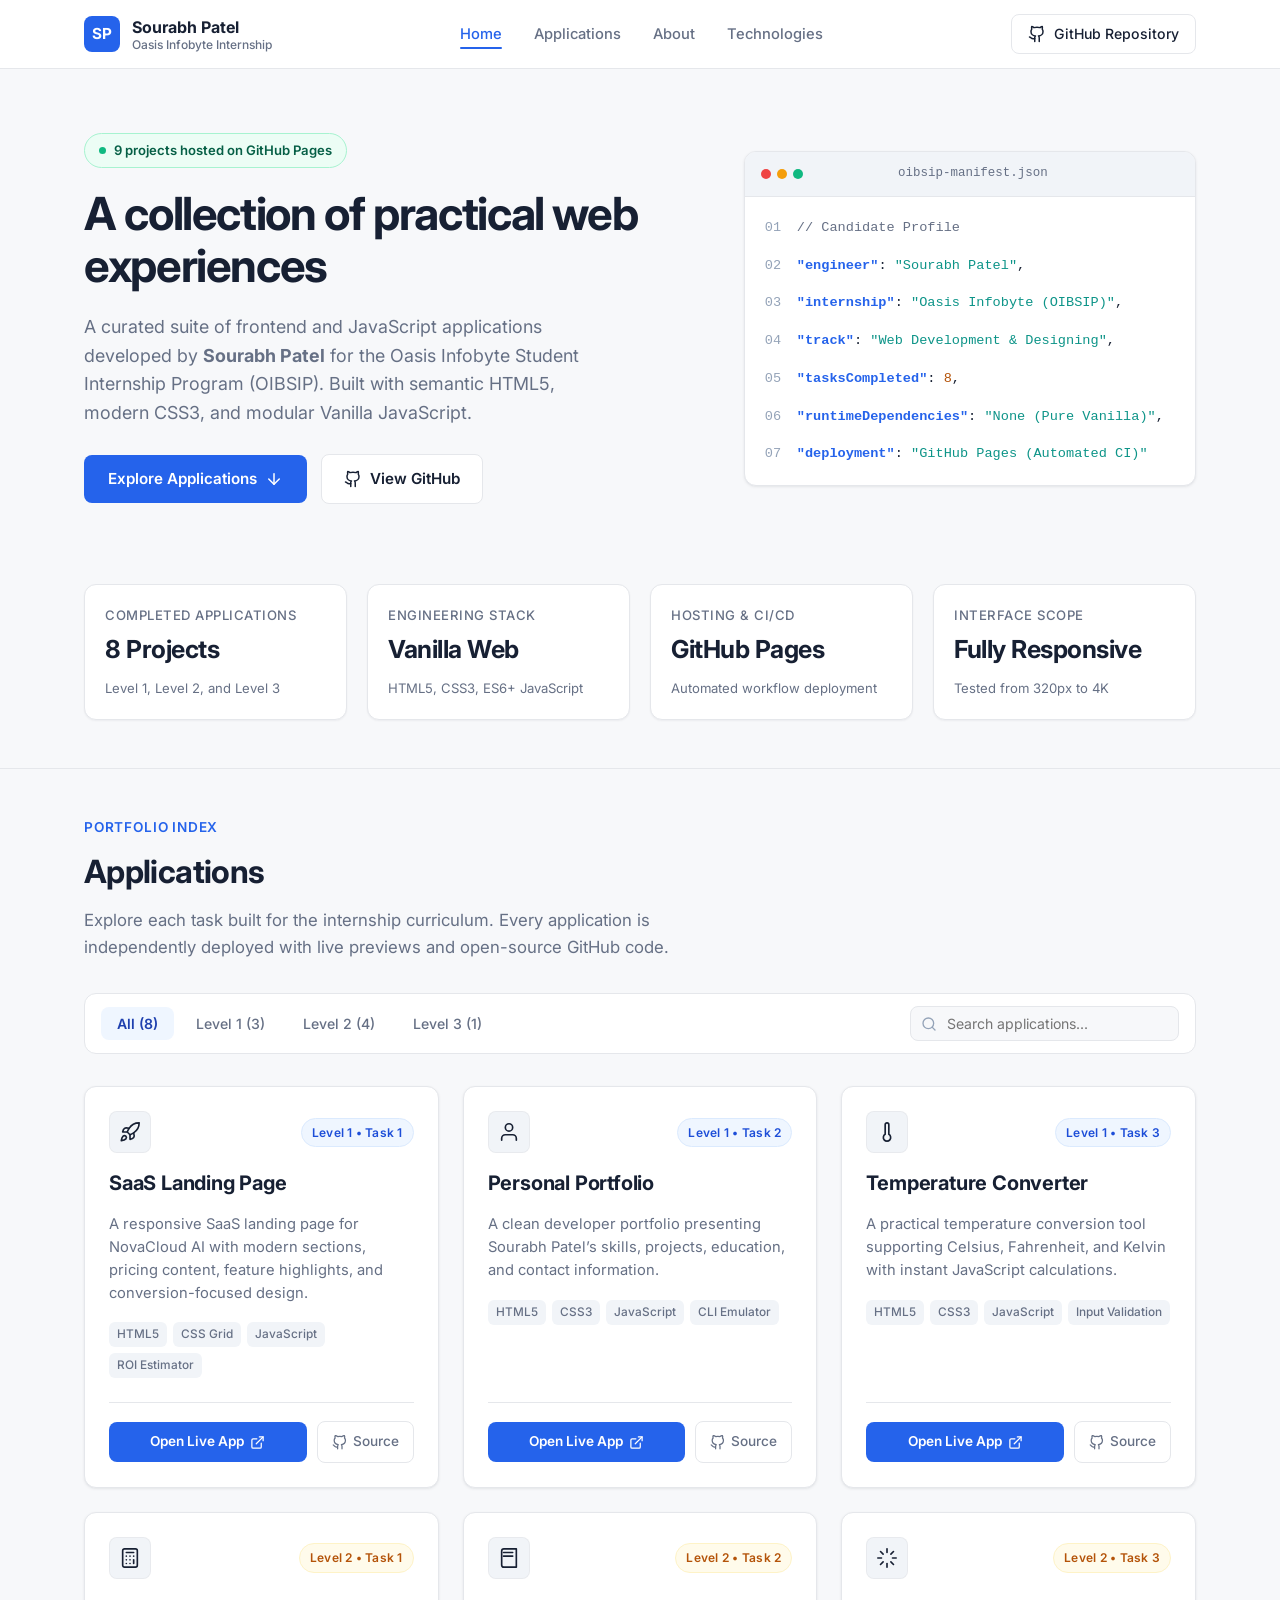
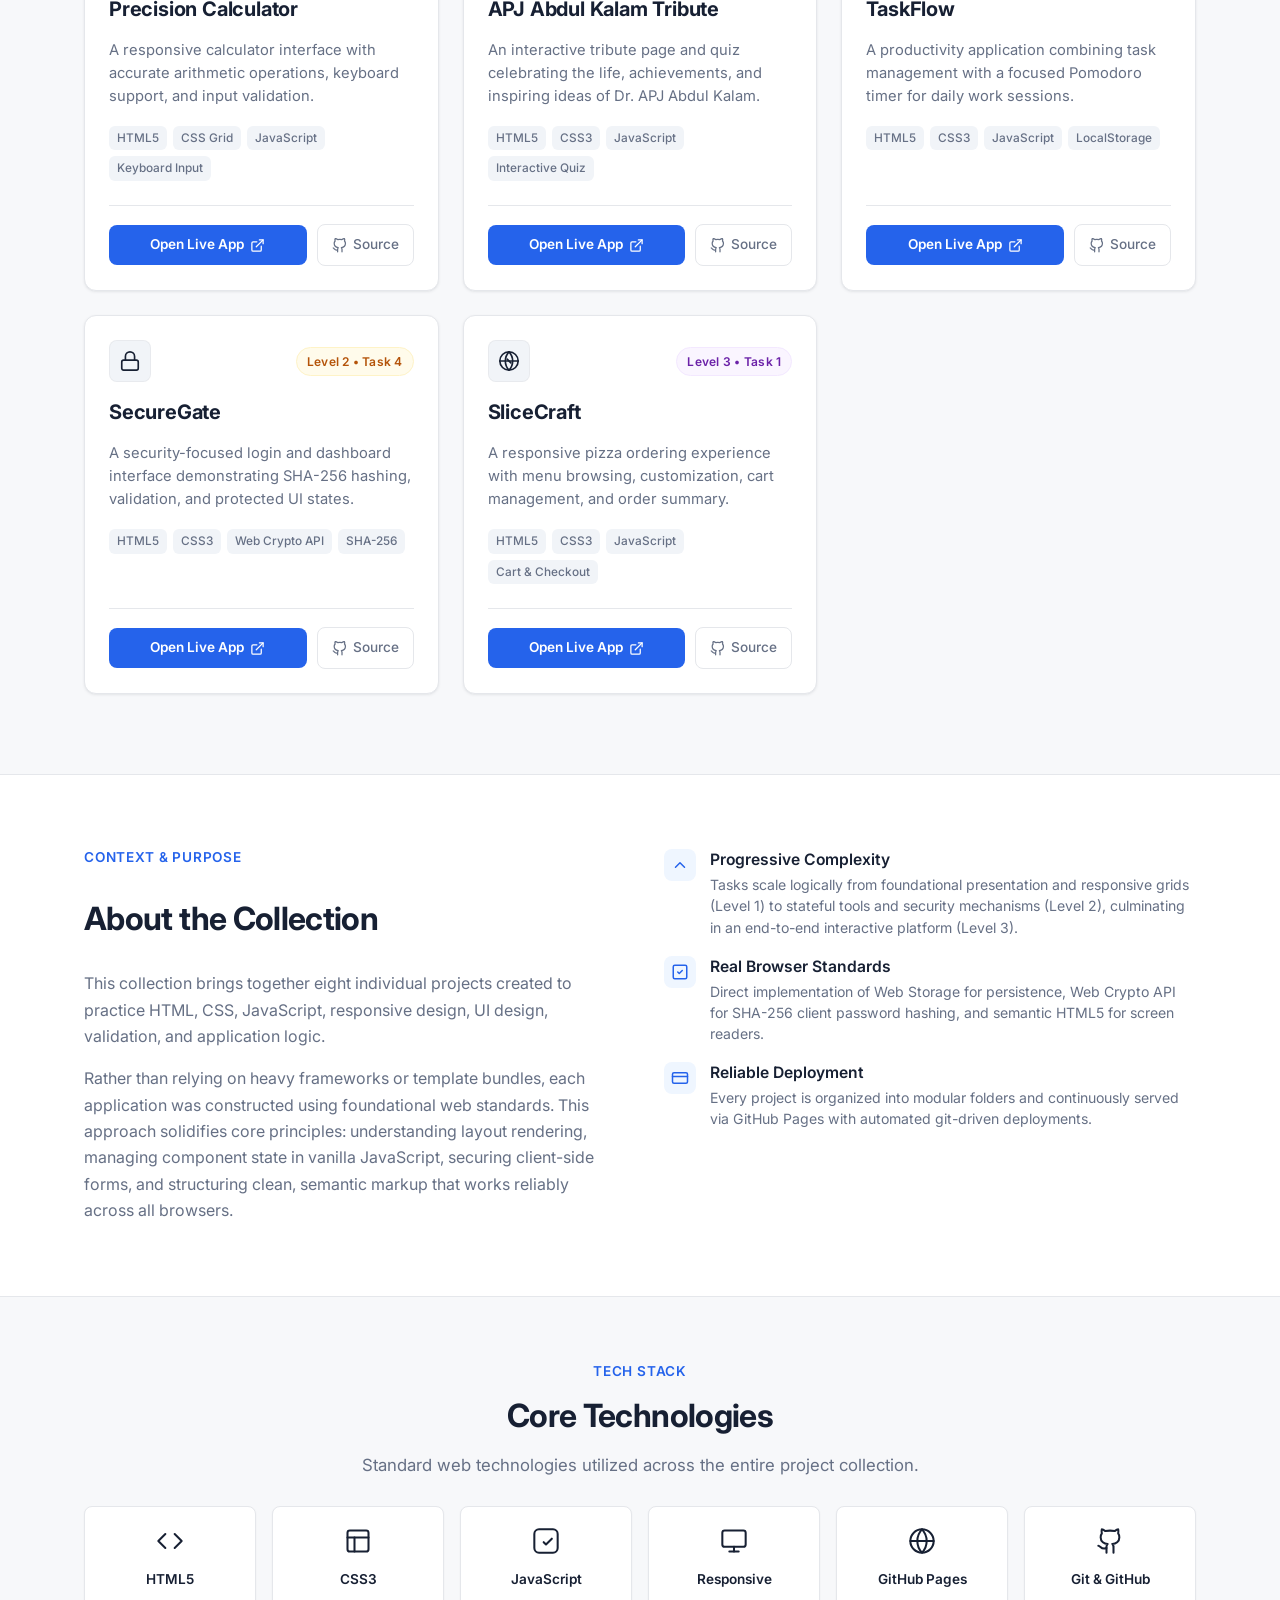
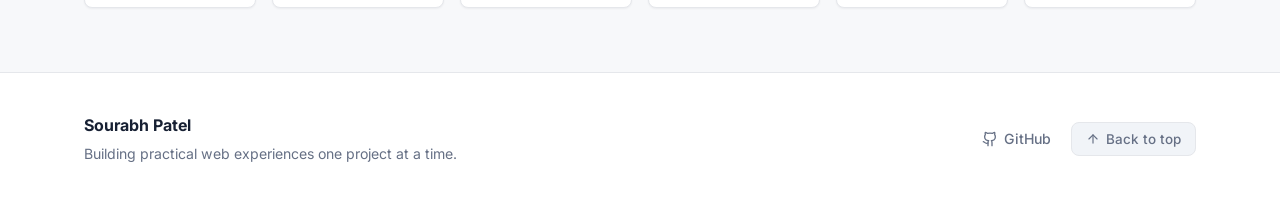
==== commit cbfa32db: "Redesign OIBSIP portal with professional human-made UI" ====
--- a/index.html
+++ b/index.html
@@ -3,1333 +3,1617 @@
 <head>
   <meta charset="UTF-8">
   <meta name="viewport" content="width=device-width, initial-scale=1.0">
-  <title>OIBSIP Web Development &amp; Designing All-in-One Master Suite — Sourabh Patel</title>
-  <meta name="description" content="All-in-one master interactive web suite for Oasis Infobyte Student Internship Program (OIBSIP) featuring 8 full-scale Level 1, Level 2, and Level 3 web applications by Sourabh Patel.">
+  <title>Sourabh Patel &mdash; Web Development &amp; Designing Portfolio</title>
+  <meta name="description" content="A curated collection of practical frontend and JavaScript applications developed by Sourabh Patel for the Oasis Infobyte Student Internship Program (OIBSIP).">
+  <meta name="author" content="Sourabh Patel">
+  
+  <!-- Open Graph -->
+  <meta property="og:type" content="website">
+  <meta property="og:title" content="Sourabh Patel — Web Development Portfolio">
+  <meta property="og:description" content="A curated collection of practical frontend and JavaScript applications developed by Sourabh Patel. Hosted on GitHub Pages.">
+  <meta property="og:url" content="https://sourabh123-atl.github.io/OIBSIP/">
+
+  <!-- Favicon -->
+  <link rel="icon" type="image/svg+xml" href="data:image/svg+xml,%3Csvg xmlns='http://www.w3.org/2000/svg' viewBox='0 0 32 32'%3E%3Crect width='32' height='32' rx='8' fill='%232563eb'/%3E%3Ctext x='16' y='21' font-family='system-ui,sans-serif' font-size='14' font-weight='700' fill='white' text-anchor='middle'%3ESP%3C/text%3E%3C/svg%3E">
+
+  <!-- Typography: Inter -->
   <link rel="preconnect" href="https://fonts.googleapis.com">
   <link rel="preconnect" href="https://fonts.gstatic.com" crossorigin>
-  <link href="https://fonts.googleapis.com/css2?family=Outfit:wght@400;500;600;700;800;900&family=Plus+Jakarta+Sans:wght@400;500;600;700;800&family=Fira+Code:wght@400;600&display=swap" rel="stylesheet">
+  <link href="https://fonts.googleapis.com/css2?family=Inter:wght@400;500;600;700&display=swap" rel="stylesheet">
+
   <script>
-    // Bulletproof GitHub Pages subfolder resolution:
+    // GitHub Pages subfolder trailing slash resolver
     if (!window.location.pathname.endsWith('/') && !window.location.pathname.endsWith('.html')) {
       window.location.replace(window.location.pathname + '/' + window.location.search + window.location.hash);
     }
   </script>
+
   <style>
+    /* =========================================================
+       DESIGN TOKENS — CLEAN, PROFESSIONAL, HUMAN-DESIGNED
+       ========================================================= */
     :root {
-      --bg: #07090e;
-      --card-bg: rgba(17, 24, 39, 0.78);
-      --card-border: rgba(255, 255, 255, 0.08);
-      --primary: #6366f1;
-      --primary-hover: #4f46e5;
-      --accent: #06b6d4;
-      --accent-pink: #ec4899;
-      --accent-emerald: #10b981;
-      --accent-amber: #f59e0b;
-      --text-main: #f8fafc;
+      --bg-page: #f7f8fa;
+      --bg-surface: #ffffff;
+      --bg-subtle: #f1f4f8;
+      
+      --text-primary: #172033;
+      --text-secondary: #667085;
       --text-muted: #94a3b8;
-      --text-dim: #64748b;
-      --font-heading: 'Outfit', sans-serif;
-      --font-body: 'Plus Jakarta Sans', sans-serif;
-      --font-mono: 'Fira Code', monospace;
-      --radius: 20px;
-      --transition: 0.25s cubic-bezier(0.4, 0, 0.2, 1);
-    }
-    * { box-sizing: border-box; margin: 0; padding: 0; }
+      
+      --border-color: #e5e7eb;
+      --border-focus: #2563eb;
+      
+      --primary: #2563eb;
+      --primary-hover: #1d4ed8;
+      --primary-subtle: #eff6ff;
+      --primary-text: #1e40af;
+      
+      --accent: #0f766e;
+      --accent-subtle: #f0fdfa;
+      
+      --badge-l1-bg: #eff6ff;
+      --badge-l1-text: #1d4ed8;
+      --badge-l1-border: #dbeafe;
+      
+      --badge-l2-bg: #fffbeb;
+      --badge-l2-text: #b45309;
+      --badge-l2-border: #fef3c7;
+      
+      --badge-l3-bg: #faf5ff;
+      --badge-l3-text: #6b21a8;
+      --badge-l3-border: #f3e8ff;
+
+      --radius-sm: 8px;
+      --radius-md: 12px;
+      --radius-lg: 16px;
+      
+      --shadow-sm: 0 1px 2px 0 rgba(16, 24, 40, 0.05);
+      --shadow-card: 0 1px 3px 0 rgba(16, 24, 40, 0.08), 0 1px 2px -1px rgba(16, 24, 40, 0.04);
+      --shadow-hover: 0 10px 24px -4px rgba(16, 24, 40, 0.08), 0 4px 8px -2px rgba(16, 24, 40, 0.03);
+      
+      --transition: 0.2s cubic-bezier(0.16, 1, 0.3, 1);
+      --font: 'Inter', -apple-system, BlinkMacSystemFont, 'Segoe UI', Roboto, sans-serif;
+    }
+
+    *, *::before, *::after {
+      box-sizing: border-box;
+      margin: 0;
+      padding: 0;
+    }
+
+    html {
+      scroll-behavior: smooth;
+      font-size: 16px;
+    }
+
     body {
-      background: var(--bg);
-      color: var(--text-main);
-      font-family: var(--font-body);
+      background-color: var(--bg-page);
+      color: var(--text-primary);
+      font-family: var(--font);
       line-height: 1.6;
+      -webkit-font-smoothing: antialiased;
+      -moz-osx-font-smoothing: grayscale;
       min-height: 100vh;
-      padding: 2.5rem 1.5rem 4rem 1.5rem;
-      background-image: 
-        radial-gradient(circle at 10% 10%, rgba(99, 102, 241, 0.18), transparent 500px),
-        radial-gradient(circle at 90% 20%, rgba(6, 182, 212, 0.16), transparent 450px),
-        radial-gradient(circle at 50% 90%, rgba(236, 72, 153, 0.12), transparent 550px);
-      background-attachment: fixed;
-    }
-    .container { max-width: 1280px; margin: 0 auto; }
+      display: flex;
+      flex-direction: column;
+    }
+
+    a {
+      color: inherit;
+      text-decoration: none;
+    }
+
+    button {
+      font-family: inherit;
+      border: none;
+      cursor: pointer;
+    }
+
+    /* Accessibility Focus */
+    :focus-visible {
+      outline: 2px solid var(--border-focus);
+      outline-offset: 2px;
+    }
+
+    .container {
+      width: 100%;
+      max-width: 1160px;
+      margin: 0 auto;
+      padding: 0 24px;
+    }
+
+    /* =========================================================
+       1. TOP NAVIGATION BAR
+       ========================================================= */
+    .navbar {
+      position: sticky;
+      top: 0;
+      z-index: 1000;
+      background-color: rgba(255, 255, 255, 0.94);
+      backdrop-filter: blur(12px);
+      -webkit-backdrop-filter: blur(12px);
+      border-bottom: 1px solid var(--border-color);
+      transition: box-shadow var(--transition);
+    }
+    .navbar.scrolled {
+      box-shadow: var(--shadow-sm);
+    }
+    .nav-inner {
+      display: flex;
+      align-items: center;
+      justify-content: space-between;
+      height: 68px;
+    }
+    .brand-link {
+      display: flex;
+      align-items: center;
+      gap: 12px;
+      font-weight: 600;
+      font-size: 1rem;
+      color: var(--text-primary);
+    }
+    .brand-logo {
+      width: 36px;
+      height: 36px;
+      background-color: var(--primary);
+      color: #ffffff;
+      border-radius: var(--radius-sm);
+      display: flex;
+      align-items: center;
+      justify-content: center;
+      font-weight: 700;
+      font-size: 0.95rem;
+      letter-spacing: 0.5px;
+    }
+    .brand-name {
+      display: flex;
+      flex-direction: column;
+      line-height: 1.25;
+    }
+    .brand-title {
+      font-weight: 700;
+      color: var(--text-primary);
+    }
+    .brand-sub {
+      font-size: 0.75rem;
+      color: var(--text-secondary);
+      font-weight: 500;
+    }
+    .nav-links {
+      display: flex;
+      align-items: center;
+      gap: 32px;
+      list-style: none;
+    }
+    .nav-link {
+      color: var(--text-secondary);
+      font-size: 0.92rem;
+      font-weight: 500;
+      transition: color var(--transition);
+      position: relative;
+      padding: 6px 0;
+    }
+    .nav-link:hover,
+    .nav-link.active {
+      color: var(--primary);
+    }
+    .nav-link.active::after {
+      content: '';
+      position: absolute;
+      bottom: 0;
+      left: 0;
+      width: 100%;
+      height: 2px;
+      background-color: var(--primary);
+      border-radius: 2px;
+    }
+    .nav-github-btn {
+      display: inline-flex;
+      align-items: center;
+      gap: 8px;
+      background-color: #ffffff;
+      border: 1px solid var(--border-color);
+      color: var(--text-primary);
+      padding: 8px 16px;
+      border-radius: var(--radius-sm);
+      font-size: 0.88rem;
+      font-weight: 500;
+      transition: all var(--transition);
+    }
+    .nav-github-btn:hover {
+      background-color: var(--bg-subtle);
+      border-color: #cbd5e1;
+    }
     
-    /* Sticky Top Control Bar */
-    .top-all-in-one-bar {
-      position: sticky;
-      top: 15px;
-      z-index: 100;
-      background: rgba(15, 23, 42, 0.88);
-      backdrop-filter: blur(20px);
-      -webkit-backdrop-filter: blur(20px);
-      border: 1px solid rgba(255, 255, 255, 0.12);
-      border-radius: 18px;
-      padding: 0.85rem 1.4rem;
-      margin-bottom: 2.5rem;
-      display: flex;
+    /* Mobile Hamburger */
+    .mobile-menu-btn {
+      display: none;
+      background: transparent;
+      padding: 8px;
+      border-radius: var(--radius-sm);
+      color: var(--text-primary);
+    }
+    .mobile-nav-drawer {
+      display: none;
+      flex-direction: column;
+      padding: 16px 24px 24px;
+      background: var(--bg-surface);
+      border-bottom: 1px solid var(--border-color);
+      gap: 16px;
+    }
+    .mobile-nav-drawer.open {
+      display: flex;
+    }
+    .mobile-nav-drawer .nav-link {
+      padding: 10px 0;
+      font-size: 1rem;
+      border-bottom: 1px solid var(--bg-subtle);
+    }
+
+    /* =========================================================
+       2. HERO SECTION
+       ========================================================= */
+    .hero {
+      padding: 64px 0 56px;
+    }
+    .hero-grid {
+      display: grid;
+      grid-template-columns: 1.15fr 0.85fr;
+      gap: 48px;
+      align-items: center;
+    }
+    .hero-content {
+      display: flex;
+      flex-direction: column;
+      gap: 20px;
+    }
+    .status-badge {
+      display: inline-flex;
+      align-items: center;
+      gap: 8px;
+      background-color: #ecfdf5;
+      border: 1px solid #a7f3d0;
+      color: #065f46;
+      font-size: 0.82rem;
+      font-weight: 600;
+      padding: 6px 14px;
+      border-radius: 9999px;
+      width: fit-content;
+    }
+    .status-dot {
+      width: 7px;
+      height: 7px;
+      background-color: #10b981;
+      border-radius: 50%;
+    }
+    .hero h1 {
+      font-size: 2.85rem;
+      line-height: 1.15;
+      letter-spacing: -0.03em;
+      font-weight: 700;
+      color: var(--text-primary);
+    }
+    .hero-desc {
+      font-size: 1.12rem;
+      color: var(--text-secondary);
+      line-height: 1.6;
+      max-width: 540px;
+    }
+    .hero-actions {
+      display: flex;
+      align-items: center;
+      gap: 14px;
       flex-wrap: wrap;
+      margin-top: 6px;
+    }
+    .btn-primary {
+      background-color: var(--primary);
+      color: #ffffff;
+      padding: 12px 24px;
+      border-radius: var(--radius-sm);
+      font-size: 0.95rem;
+      font-weight: 600;
+      display: inline-flex;
+      align-items: center;
+      gap: 8px;
+      transition: background-color var(--transition), transform var(--transition);
+    }
+    .btn-primary:hover {
+      background-color: var(--primary-hover);
+      transform: translateY(-1px);
+    }
+    .btn-secondary {
+      background-color: var(--bg-surface);
+      color: var(--text-primary);
+      border: 1px solid var(--border-color);
+      padding: 12px 22px;
+      border-radius: var(--radius-sm);
+      font-size: 0.95rem;
+      font-weight: 600;
+      display: inline-flex;
+      align-items: center;
+      gap: 8px;
+      transition: background-color var(--transition), border-color var(--transition);
+    }
+    .btn-secondary:hover {
+      background-color: var(--bg-subtle);
+      border-color: #cbd5e1;
+    }
+
+    /* Clean Code Preview Card in Hero */
+    .hero-card-preview {
+      background: #ffffff;
+      border: 1px solid var(--border-color);
+      border-radius: var(--radius-md);
+      box-shadow: var(--shadow-card);
+      overflow: hidden;
+    }
+    .preview-header {
+      background: var(--bg-subtle);
+      padding: 12px 16px;
+      border-bottom: 1px solid var(--border-color);
+      display: flex;
       align-items: center;
       justify-content: space-between;
-      gap: 1rem;
-      box-shadow: 0 12px 30px rgba(0, 0, 0, 0.5);
-    }
-    .quick-brand {
-      display: flex;
-      align-items: center;
-      gap: 0.75rem;
-    }
-    .status-dot {
+    }
+    .window-dots {
+      display: flex;
+      gap: 6px;
+    }
+    .dot {
       width: 10px;
       height: 10px;
-      background: #10b981;
       border-radius: 50%;
-      box-shadow: 0 0 12px #10b981;
-      animation: pulse 2s infinite;
-    }
-    @keyframes pulse {
-      0%, 100% { transform: scale(1); opacity: 1; }
-      50% { transform: scale(1.25); opacity: 0.7; }
-    }
-    .brand-title {
-      font-family: var(--font-heading);
+    }
+    .dot.red { background-color: #ef4444; }
+    .dot.yellow { background-color: #f59e0b; }
+    .dot.green { background-color: #10b981; }
+    .window-title {
+      font-size: 0.78rem;
+      color: var(--text-secondary);
+      font-family: ui-monospace, SFMono-Regular, Menlo, Monaco, Consolas, monospace;
+      font-weight: 500;
+    }
+    .preview-body {
+      padding: 20px;
+      display: flex;
+      flex-direction: column;
+      gap: 16px;
+      font-family: ui-monospace, SFMono-Regular, Menlo, Monaco, Consolas, monospace;
+      font-size: 0.85rem;
+    }
+    .code-line {
+      display: flex;
+      align-items: flex-start;
+      gap: 12px;
+    }
+    .line-num {
+      color: var(--text-muted);
+      user-select: none;
+      min-width: 20px;
+    }
+    .code-text {
+      color: var(--text-primary);
+    }
+    .code-comment { color: var(--text-secondary); }
+    .code-key { color: #2563eb; font-weight: 600; }
+    .code-val { color: #0d9488; }
+    .code-num { color: #b45309; }
+
+    /* =========================================================
+       3. OVERVIEW METRICS SECTION
+       ========================================================= */
+    .overview-section {
+      padding: 24px 0 48px;
+    }
+    .overview-grid {
+      display: grid;
+      grid-template-columns: repeat(4, 1fr);
+      gap: 20px;
+    }
+    .metric-card {
+      background: var(--bg-surface);
+      border: 1px solid var(--border-color);
+      border-radius: var(--radius-md);
+      padding: 20px;
+      display: flex;
+      flex-direction: column;
+      gap: 4px;
+      box-shadow: var(--shadow-sm);
+    }
+    .metric-label {
+      font-size: 0.82rem;
+      color: var(--text-secondary);
+      font-weight: 500;
+      text-transform: uppercase;
+      letter-spacing: 0.04em;
+    }
+    .metric-val {
+      font-size: 1.55rem;
+      font-weight: 700;
+      color: var(--text-primary);
+      letter-spacing: -0.02em;
+    }
+    .metric-note {
+      font-size: 0.82rem;
+      color: var(--text-secondary);
+      margin-top: 4px;
+    }
+
+    /* =========================================================
+       4. APPLICATIONS SECTION
+       ========================================================= */
+    .applications-section {
+      padding: 48px 0 80px;
+      border-top: 1px solid var(--border-color);
+    }
+    .section-head {
+      margin-bottom: 32px;
+    }
+    .section-eyebrow {
+      font-size: 0.85rem;
+      font-weight: 600;
+      text-transform: uppercase;
+      letter-spacing: 0.06em;
+      color: var(--primary);
+      margin-bottom: 8px;
+    }
+    .section-title {
+      font-size: 2rem;
+      font-weight: 700;
+      letter-spacing: -0.02em;
+      color: var(--text-primary);
+      margin-bottom: 10px;
+    }
+    .section-desc {
       font-size: 1.05rem;
-      font-weight: 800;
-      color: #fff;
-    }
-    .brand-cand {
-      font-size: 0.82rem;
-      color: #38bdf8;
+      color: var(--text-secondary);
+      max-width: 640px;
+    }
+
+    /* Toolbar: Filters + Search */
+    .controls-toolbar {
+      display: flex;
+      flex-wrap: wrap;
+      align-items: center;
+      justify-content: space-between;
+      gap: 16px;
+      margin-bottom: 32px;
+      background: var(--bg-surface);
+      padding: 12px 16px;
+      border-radius: var(--radius-md);
+      border: 1px solid var(--border-color);
+    }
+    .filter-tabs {
+      display: flex;
+      align-items: center;
+      gap: 6px;
+      flex-wrap: wrap;
+    }
+    .filter-tab {
+      background: transparent;
+      color: var(--text-secondary);
+      padding: 8px 16px;
+      border-radius: var(--radius-sm);
+      font-size: 0.88rem;
+      font-weight: 500;
+      transition: all var(--transition);
+    }
+    .filter-tab:hover {
+      color: var(--text-primary);
+      background-color: var(--bg-subtle);
+    }
+    .filter-tab.active {
+      background-color: var(--primary-subtle);
+      color: var(--primary-text);
       font-weight: 600;
-      background: rgba(56, 189, 248, 0.1);
-      padding: 0.2rem 0.6rem;
-      border-radius: 6px;
-    }
-    .search-box {
-      flex: 1;
-      max-width: 380px;
+    }
+    .search-wrapper {
       position: relative;
+      min-width: 260px;
     }
     .search-input {
       width: 100%;
-      background: rgba(0, 0, 0, 0.4);
-      border: 1px solid rgba(255, 255, 255, 0.12);
-      border-radius: 10px;
-      padding: 0.55rem 1rem 0.55rem 2.4rem;
-      color: #fff;
-      font-family: var(--font-body);
+      background: var(--bg-page);
+      border: 1px solid var(--border-color);
+      border-radius: var(--radius-sm);
+      padding: 8px 12px 8px 36px;
       font-size: 0.88rem;
+      font-family: inherit;
+      color: var(--text-primary);
       outline: none;
-      transition: all var(--transition);
+      transition: border-color var(--transition), box-shadow var(--transition);
     }
     .search-input:focus {
-      border-color: var(--accent);
-      box-shadow: 0 0 0 3px rgba(6, 182, 212, 0.2);
+      border-color: var(--primary);
+      box-shadow: 0 0 0 3px rgba(37, 99, 235, 0.12);
+      background-color: #ffffff;
     }
     .search-icon {
       position: absolute;
-      left: 10px;
+      left: 11px;
       top: 50%;
       transform: translateY(-50%);
-      font-size: 0.9rem;
-      opacity: 0.6;
-    }
-    .level-filters {
-      display: flex;
-      gap: 0.4rem;
+      color: var(--text-muted);
+      pointer-events: none;
+    }
+
+    /* Cards Grid */
+    .apps-grid {
+      display: grid;
+      grid-template-columns: repeat(auto-fill, minmax(340px, 1fr));
+      gap: 24px;
+    }
+    .app-card {
+      background: var(--bg-surface);
+      border: 1px solid var(--border-color);
+      border-radius: var(--radius-md);
+      padding: 24px;
+      display: flex;
+      flex-direction: column;
+      justify-content: space-between;
+      box-shadow: var(--shadow-card);
+      transition: transform var(--transition), box-shadow var(--transition), border-color var(--transition);
+    }
+    .app-card:hover {
+      transform: translateY(-3px);
+      box-shadow: var(--shadow-hover);
+      border-color: #cbd5e1;
+    }
+    .card-top {
+      display: flex;
+      flex-direction: column;
+      gap: 14px;
+      margin-bottom: 24px;
+    }
+    .card-header-row {
+      display: flex;
+      align-items: center;
+      justify-content: space-between;
+    }
+    .card-icon-wrap {
+      width: 42px;
+      height: 42px;
+      border-radius: var(--radius-sm);
+      background: var(--bg-subtle);
+      display: flex;
+      align-items: center;
+      justify-content: center;
+      color: var(--text-primary);
+      border: 1px solid rgba(0, 0, 0, 0.04);
+    }
+    .level-badge {
+      font-size: 0.75rem;
+      font-weight: 600;
+      padding: 4px 10px;
+      border-radius: 9999px;
+      letter-spacing: 0.02em;
+    }
+    .level-badge.l1 {
+      background-color: var(--badge-l1-bg);
+      color: var(--badge-l1-text);
+      border: 1px solid var(--badge-l1-border);
+    }
+    .level-badge.l2 {
+      background-color: var(--badge-l2-bg);
+      color: var(--badge-l2-text);
+      border: 1px solid var(--badge-l2-border);
+    }
+    .level-badge.l3 {
+      background-color: var(--badge-l3-bg);
+      color: var(--badge-l3-text);
+      border: 1px solid var(--badge-l3-border);
+    }
+    .card-title {
+      font-size: 1.25rem;
+      font-weight: 700;
+      color: var(--text-primary);
+      letter-spacing: -0.01em;
+    }
+    .card-desc {
+      font-size: 0.92rem;
+      color: var(--text-secondary);
+      line-height: 1.55;
+    }
+    .tech-tags {
+      display: flex;
       flex-wrap: wrap;
-    }
-    .filter-btn {
-      background: rgba(255, 255, 255, 0.05);
-      border: 1px solid rgba(255, 255, 255, 0.1);
-      color: var(--text-muted);
-      padding: 0.45rem 0.85rem;
-      border-radius: 8px;
-      font-size: 0.82rem;
+      gap: 6px;
+      margin-top: 4px;
+    }
+    .tech-tag {
+      font-size: 0.74rem;
+      font-weight: 500;
+      color: var(--text-secondary);
+      background: var(--bg-subtle);
+      padding: 3px 8px;
+      border-radius: 6px;
+    }
+    .card-actions {
+      display: flex;
+      align-items: center;
+      gap: 10px;
+      padding-top: 18px;
+      border-top: 1px solid var(--border-color);
+    }
+    .btn-card-live {
+      flex: 1;
+      background-color: var(--primary);
+      color: #ffffff;
+      padding: 9px 14px;
+      border-radius: var(--radius-sm);
+      font-size: 0.85rem;
       font-weight: 600;
-      cursor: pointer;
-      transition: all var(--transition);
-    }
-    .filter-btn:hover {
-      background: rgba(255, 255, 255, 0.12);
-      color: #fff;
-    }
-    .filter-btn.active {
-      background: var(--primary);
-      color: #fff;
-      border-color: var(--primary);
-      box-shadow: 0 4px 12px rgba(99, 102, 241, 0.35);
-    }
-
-    /* Main Hero Header */
-    header { text-align: center; margin-bottom: 3.5rem; position: relative; }
-    .badge {
       display: inline-flex;
       align-items: center;
-      gap: 0.6rem;
-      background: rgba(99, 102, 241, 0.15);
-      border: 1px solid rgba(99, 102, 241, 0.4);
-      color: #a5b4fc;
-      padding: 0.45rem 1.3rem;
-      border-radius: 9999px;
+      justify-content: center;
+      gap: 6px;
+      transition: background-color var(--transition);
+    }
+    .btn-card-live:hover {
+      background-color: var(--primary-hover);
+    }
+    .btn-card-source {
+      background-color: var(--bg-surface);
+      color: var(--text-secondary);
+      border: 1px solid var(--border-color);
+      padding: 9px 14px;
+      border-radius: var(--radius-sm);
       font-size: 0.85rem;
-      font-weight: 700;
-      letter-spacing: 1.5px;
-      text-transform: uppercase;
-      margin-bottom: 1.2rem;
-      box-shadow: 0 0 20px rgba(99, 102, 241, 0.25);
-    }
-    h1 {
-      font-family: var(--font-heading);
-      font-size: 3.4rem;
-      font-weight: 900;
-      letter-spacing: -1.5px;
-      margin-bottom: 0.8rem;
-      background: linear-gradient(135deg, #ffffff 30%, #a5b4fc 70%, #38bdf8 100%);
-      -webkit-background-clip: text;
-      -webkit-text-fill-color: transparent;
-    }
-    .subtitle {
-      color: var(--text-muted);
-      font-size: 1.18rem;
-      max-width: 800px;
-      margin: 0 auto 2.2rem auto;
+      font-weight: 500;
+      display: inline-flex;
+      align-items: center;
+      gap: 6px;
+      transition: background-color var(--transition), color var(--transition), border-color var(--transition);
+    }
+    .btn-card-source:hover {
+      background-color: var(--bg-subtle);
+      color: var(--text-primary);
+      border-color: #cbd5e1;
+    }
+
+    .no-results {
+      display: none;
+      text-align: center;
+      padding: 48px 24px;
+      background: var(--bg-surface);
+      border: 1px solid var(--border-color);
+      border-radius: var(--radius-md);
+      color: var(--text-secondary);
+    }
+    .no-results.visible {
+      display: block;
+    }
+
+    /* =========================================================
+       5. ABOUT THE COLLECTION SECTION
+       ========================================================= */
+    .about-section {
+      padding: 72px 0;
+      background-color: var(--bg-surface);
+      border-top: 1px solid var(--border-color);
+      border-bottom: 1px solid var(--border-color);
+    }
+    .about-grid {
+      display: grid;
+      grid-template-columns: 1fr 1fr;
+      gap: 48px;
+    }
+    .about-text {
+      display: flex;
+      flex-direction: column;
+      gap: 16px;
+    }
+    .about-text p {
+      color: var(--text-secondary);
+      font-size: 1rem;
       line-height: 1.65;
     }
-
-    /* Quick Jump Pill Bar */
-    .quick-jump-container {
-      display: flex;
-      flex-wrap: wrap;
+    .key-points {
+      display: flex;
+      flex-direction: column;
+      gap: 16px;
+    }
+    .key-point-item {
+      display: flex;
+      align-items: flex-start;
+      gap: 14px;
+    }
+    .point-icon {
+      width: 32px;
+      height: 32px;
+      border-radius: var(--radius-sm);
+      background-color: var(--primary-subtle);
+      color: var(--primary);
+      display: flex;
+      align-items: center;
       justify-content: center;
-      gap: 0.6rem;
-      max-width: 1100px;
-      margin: 0 auto;
-    }
-    .jump-pill {
-      background: rgba(255, 255, 255, 0.04);
-      border: 1px solid rgba(255, 255, 255, 0.08);
-      color: #cbd5e1;
-      padding: 0.5rem 1rem;
-      border-radius: 9999px;
-      font-size: 0.84rem;
+      flex-shrink: 0;
+      margin-top: 2px;
+    }
+    .point-content h4 {
+      font-size: 0.98rem;
       font-weight: 600;
-      text-decoration: none;
-      display: inline-flex;
-      align-items: center;
-      gap: 0.45rem;
-      transition: all var(--transition);
-      cursor: pointer;
-    }
-    .jump-pill:hover {
-      background: rgba(99, 102, 241, 0.2);
-      border-color: rgba(99, 102, 241, 0.5);
-      color: #fff;
+      color: var(--text-primary);
+      margin-bottom: 2px;
+    }
+    .point-content p {
+      font-size: 0.88rem;
+      color: var(--text-secondary);
+      line-height: 1.5;
+    }
+
+    /* =========================================================
+       6. TECHNOLOGIES SECTION
+       ========================================================= */
+    .tech-section {
+      padding: 64px 0;
+    }
+    .tech-grid {
+      display: grid;
+      grid-template-columns: repeat(6, 1fr);
+      gap: 16px;
+      margin-top: 28px;
+    }
+    .tech-pill-card {
+      background: var(--bg-surface);
+      border: 1px solid var(--border-color);
+      border-radius: var(--radius-sm);
+      padding: 16px;
+      display: flex;
+      flex-direction: column;
+      align-items: center;
+      text-align: center;
+      gap: 10px;
+      box-shadow: var(--shadow-sm);
+      transition: transform var(--transition), border-color var(--transition);
+    }
+    .tech-pill-card:hover {
       transform: translateY(-2px);
-    }
-
-    /* LinkedIn Video Studio Promo Banner */
-    .linkedin-studio-card {
-      background: linear-gradient(135deg, rgba(30, 27, 75, 0.92), rgba(15, 23, 42, 0.95));
-      border: 2px solid rgba(99, 102, 241, 0.5);
-      border-radius: 24px;
-      padding: 2.2rem;
-      margin-top: 3.5rem;
-      margin-bottom: 4rem;
-      box-shadow: 0 20px 40px -15px rgba(99, 102, 241, 0.35);
-      display: flex;
-      flex-wrap: wrap;
-      align-items: center;
-      justify-content: space-between;
-      gap: 2rem;
-      position: relative;
-      overflow: hidden;
-    }
-    .linkedin-studio-card::before {
-      content: '';
-      position: absolute;
-      top: -50%;
-      right: -10%;
-      width: 320px;
-      height: 320px;
-      background: radial-gradient(circle, rgba(6, 182, 212, 0.25), transparent 70%);
-      pointer-events: none;
-    }
-    .studio-text h2 {
-      font-family: var(--font-heading);
-      font-size: 1.85rem;
-      font-weight: 800;
-      color: #38bdf8;
-      margin-bottom: 0.5rem;
-      display: flex;
-      align-items: center;
-      gap: 0.75rem;
-    }
-    .studio-text p {
-      color: #cbd5e1;
-      font-size: 1rem;
-      max-width: 680px;
-      line-height: 1.55;
-    }
-    .studio-actions { display: flex; gap: 1rem; flex-wrap: wrap; }
-    .btn-studio {
-      background: linear-gradient(135deg, #0284c7, #6366f1);
-      color: #ffffff;
-      border: none;
-      padding: 0.9rem 1.8rem;
-      border-radius: 12px;
-      font-weight: 700;
-      font-size: 1.02rem;
-      cursor: pointer;
-      display: inline-flex;
-      align-items: center;
-      gap: 0.6rem;
-      transition: var(--transition);
-      box-shadow: 0 4px 15px rgba(2, 132, 199, 0.4);
-    }
-    .btn-studio:hover {
-      transform: translateY(-2px);
-      box-shadow: 0 8px 25px rgba(2, 132, 199, 0.6);
-    }
-    .btn-outline {
-      background: rgba(255, 255, 255, 0.05);
-      border: 1px solid rgba(255, 255, 255, 0.2);
-      color: #f8fafc;
-      padding: 0.9rem 1.5rem;
-      border-radius: 12px;
+      border-color: #cbd5e1;
+    }
+    .tech-pill-icon {
+      width: 36px;
+      height: 36px;
+      display: flex;
+      align-items: center;
+      justify-content: center;
+      color: var(--text-primary);
+    }
+    .tech-pill-name {
+      font-size: 0.85rem;
       font-weight: 600;
-      cursor: pointer;
-      text-decoration: none;
-      transition: var(--transition);
-      display: inline-flex;
-      align-items: center;
-      gap: 0.5rem;
-    }
-    .btn-outline:hover {
-      background: rgba(255, 255, 255, 0.12);
-      border-color: #38bdf8;
-    }
-
-    /* Section Headings */
-    .level-heading {
+      color: var(--text-primary);
+    }
+
+    /* =========================================================
+       7. FOOTER
+       ========================================================= */
+    .footer {
+      margin-top: auto;
+      background-color: var(--bg-surface);
+      border-top: 1px solid var(--border-color);
+      padding: 40px 0;
+    }
+    .footer-inner {
       display: flex;
       align-items: center;
       justify-content: space-between;
       flex-wrap: wrap;
-      gap: 1rem;
-      margin: 3.5rem 0 1.8rem 0;
-      border-bottom: 1px solid var(--card-border);
-      padding-bottom: 1.1rem;
-    }
-    .level-title-group {
-      display: flex;
-      align-items: center;
-      gap: 1rem;
-    }
-    .level-heading h2 {
-      font-family: var(--font-heading);
-      font-size: 1.7rem;
-      font-weight: 800;
-    }
-    .level-tag {
-      font-size: 0.8rem;
-      font-weight: 800;
-      padding: 0.35rem 0.9rem;
-      border-radius: 9999px;
-      letter-spacing: 0.6px;
-      text-transform: uppercase;
-    }
-    .level-tag.l1 { background: rgba(16, 185, 129, 0.15); color: #34d399; border: 1px solid rgba(16, 185, 129, 0.35); }
-    .level-tag.l2 { background: rgba(245, 158, 11, 0.15); color: #fbbf24; border: 1px solid rgba(245, 158, 11, 0.35); }
-    .level-tag.l3 { background: rgba(236, 72, 153, 0.15); color: #f472b6; border: 1px solid rgba(236, 72, 153, 0.35); }
-
-    /* Grid & Task Cards */
-    .grid {
-      display: grid;
-      grid-template-columns: repeat(auto-fill, minmax(370px, 1fr));
-      gap: 2.2rem;
-      margin-bottom: 3rem;
-    }
-    .card {
-      background: var(--card-bg);
-      backdrop-filter: blur(20px);
-      -webkit-backdrop-filter: blur(20px);
-      border: 1px solid var(--card-border);
-      border-radius: var(--radius);
-      padding: 2.2rem;
+      gap: 20px;
+    }
+    .footer-left {
       display: flex;
       flex-direction: column;
-      justify-content: space-between;
+      gap: 4px;
+    }
+    .footer-name {
+      font-weight: 700;
+      font-size: 1rem;
+      color: var(--text-primary);
+    }
+    .footer-motto {
+      font-size: 0.88rem;
+      color: var(--text-secondary);
+    }
+    .footer-right {
+      display: flex;
+      align-items: center;
+      gap: 20px;
+    }
+    .footer-link {
+      color: var(--text-secondary);
+      font-size: 0.88rem;
+      font-weight: 500;
+      display: inline-flex;
+      align-items: center;
+      gap: 6px;
+      transition: color var(--transition);
+    }
+    .footer-link:hover {
+      color: var(--primary);
+    }
+    .btn-top {
+      background: var(--bg-subtle);
+      border: 1px solid var(--border-color);
+      color: var(--text-secondary);
+      padding: 8px 14px;
+      border-radius: var(--radius-sm);
+      font-size: 0.84rem;
+      font-weight: 500;
+      display: inline-flex;
+      align-items: center;
+      gap: 6px;
       transition: all var(--transition);
-      position: relative;
-      overflow: hidden;
-    }
-    .card::before {
-      content: '';
-      position: absolute;
-      top: 0; left: 0; right: 0;
-      height: 3px;
-      background: linear-gradient(90deg, var(--primary), var(--accent));
-      opacity: 0;
-      transition: opacity var(--transition);
-    }
-    .card:hover {
-      transform: translateY(-6px);
-      border-color: rgba(99, 102, 241, 0.45);
-      box-shadow: 0 20px 40px -10px rgba(0, 0, 0, 0.6);
-    }
-    .card:hover::before { opacity: 1; }
-    
-    .card-top { margin-bottom: 1.5rem; }
-    .card-icon-bar {
-      display: flex;
-      align-items: center;
-      justify-content: space-between;
-      margin-bottom: 1.2rem;
-    }
-    .card-icon {
-      font-size: 2.5rem;
-      display: inline-block;
-      filter: drop-shadow(0 4px 10px rgba(0, 0, 0, 0.3));
-    }
-    .status-badge-live {
-      background: rgba(16, 185, 129, 0.12);
-      border: 1px solid rgba(16, 185, 129, 0.3);
-      color: #34d399;
-      font-size: 0.75rem;
-      font-weight: 700;
-      padding: 0.25rem 0.65rem;
-      border-radius: 9999px;
-      display: flex;
-      align-items: center;
-      gap: 0.35rem;
-    }
-    .task-num {
-      font-size: 0.82rem;
-      font-weight: 800;
-      text-transform: uppercase;
-      letter-spacing: 1px;
-      color: var(--accent);
-      margin-bottom: 0.4rem;
-      display: block;
-    }
-    .card h3 {
-      font-family: var(--font-heading);
-      font-size: 1.55rem;
-      font-weight: 800;
-      margin-bottom: 0.75rem;
-      color: #ffffff;
-    }
-    .card p {
-      color: var(--text-muted);
-      font-size: 0.95rem;
-      margin-bottom: 1.2rem;
-      line-height: 1.6;
-    }
-
-    /* Key Feature Checklist */
-    .feature-checklist {
-      list-style: none;
-      display: flex;
-      flex-direction: column;
-      gap: 0.45rem;
-      margin-bottom: 1.5rem;
-      background: rgba(0, 0, 0, 0.25);
-      border: 1px solid rgba(255, 255, 255, 0.04);
-      padding: 0.85rem 1rem;
-      border-radius: 12px;
-    }
-    .feature-checklist li {
-      font-size: 0.82rem;
-      color: #cbd5e1;
-      display: flex;
-      align-items: center;
-      gap: 0.5rem;
-    }
-    .feature-checklist li::before {
-      content: '✓';
-      color: #10b981;
-      font-weight: 800;
-    }
-
-    /* Card Footer & Actions */
-    .card-footer {
-      display: flex;
-      flex-direction: column;
-      gap: 1.2rem;
-      padding-top: 1.2rem;
-      border-top: 1px solid rgba(255, 255, 255, 0.06);
-    }
-    .tags { display: flex; gap: 0.4rem; flex-wrap: wrap; }
-    .tag {
-      font-size: 0.75rem;
-      padding: 0.25rem 0.6rem;
-      background: rgba(255, 255, 255, 0.04);
-      border: 1px solid rgba(255, 255, 255, 0.08);
-      border-radius: 6px;
-      color: #94a3b8;
-      font-family: var(--font-mono);
-    }
-    .actions-group {
-      display: flex;
-      gap: 0.5rem;
-      align-items: center;
-      flex-wrap: wrap;
-    }
-    .btn-sandbox {
-      background: linear-gradient(135deg, #0284c7, #6366f1);
-      color: #ffffff;
-      border: none;
-      padding: 0.6rem 1.1rem;
-      border-radius: 10px;
-      font-size: 0.88rem;
-      font-weight: 700;
-      cursor: pointer;
-      display: inline-flex;
-      align-items: center;
-      gap: 0.4rem;
-      transition: all var(--transition);
-      box-shadow: 0 4px 12px rgba(2, 132, 199, 0.3);
-    }
-    .btn-sandbox:hover {
-      transform: translateY(-2px);
-      box-shadow: 0 6px 18px rgba(2, 132, 199, 0.5);
-    }
-    .btn-record {
-      background: rgba(239, 68, 68, 0.12);
-      color: #f87171;
-      border: 1px solid rgba(239, 68, 68, 0.35);
-      padding: 0.55rem 0.9rem;
-      border-radius: 10px;
-      font-size: 0.82rem;
-      font-weight: 600;
-      cursor: pointer;
-      display: inline-flex;
-      align-items: center;
-      gap: 0.35rem;
-      transition: var(--transition);
-    }
-    .btn-record:hover {
-      background: #ef4444;
-      color: #ffffff;
-    }
-    .btn-launch {
-      display: inline-flex;
-      align-items: center;
-      gap: 0.35rem;
-      background: rgba(255, 255, 255, 0.06);
-      border: 1px solid rgba(255, 255, 255, 0.15);
-      color: #f8fafc;
-      text-decoration: none;
-      padding: 0.55rem 0.95rem;
-      border-radius: 10px;
-      font-size: 0.85rem;
-      font-weight: 600;
-      transition: all var(--transition);
-    }
-    .btn-launch:hover {
-      background: rgba(255, 255, 255, 0.15);
-      border-color: #38bdf8;
-    }
-
-    /* ========================================================= */
-    /* ALL-IN-ONE IN-APP LIVE SANDBOX PREVIEW MODAL              */
-    /* ========================================================= */
-    #sandbox-modal {
-      position: fixed;
-      inset: 0;
-      background: rgba(4, 6, 12, 0.92);
-      backdrop-filter: blur(25px);
-      -webkit-backdrop-filter: blur(25px);
-      z-index: 9999;
-      display: none;
-      flex-direction: column;
-      padding: 1.2rem;
-      animation: modalFadeIn 0.25s ease-out;
-    }
-    #sandbox-modal.active { display: flex; }
-    @keyframes modalFadeIn {
-      from { opacity: 0; transform: scale(0.98); }
-      to { opacity: 1; transform: scale(1); }
-    }
-    
-    .sandbox-header-bar {
-      display: flex;
-      flex-wrap: wrap;
-      align-items: center;
-      justify-content: space-between;
-      gap: 1rem;
-      background: #0f172a;
-      border: 1px solid rgba(255, 255, 255, 0.12);
-      border-radius: 14px 14px 0 0;
-      padding: 0.75rem 1.4rem;
-    }
-    .sandbox-app-switcher {
-      display: flex;
-      align-items: center;
-      gap: 0.8rem;
-    }
-    .sandbox-select {
-      background: rgba(0, 0, 0, 0.5);
-      border: 1px solid rgba(255, 255, 255, 0.2);
-      color: #fff;
-      font-family: var(--font-body);
-      font-size: 0.92rem;
-      font-weight: 600;
-      padding: 0.45rem 1rem;
-      border-radius: 8px;
-      outline: none;
-      cursor: pointer;
-    }
-    .device-switcher {
-      display: flex;
-      align-items: center;
-      background: rgba(0, 0, 0, 0.35);
-      border: 1px solid rgba(255, 255, 255, 0.1);
-      border-radius: 8px;
-      padding: 0.2rem;
-      gap: 0.2rem;
-    }
-    .dev-btn {
-      background: transparent;
-      border: none;
-      color: var(--text-muted);
-      font-size: 0.82rem;
-      font-weight: 600;
-      padding: 0.35rem 0.75rem;
-      border-radius: 6px;
-      cursor: pointer;
-      display: flex;
-      align-items: center;
-      gap: 0.35rem;
-      transition: all var(--transition);
-    }
-    .dev-btn:hover { color: #fff; }
-    .dev-btn.active {
-      background: var(--primary);
-      color: #fff;
-    }
-    .sandbox-tools {
-      display: flex;
-      align-items: center;
-      gap: 0.6rem;
-    }
-    .btn-tool {
-      background: rgba(255, 255, 255, 0.08);
-      border: 1px solid rgba(255, 255, 255, 0.15);
-      color: #fff;
-      padding: 0.45rem 0.85rem;
-      border-radius: 8px;
-      font-size: 0.85rem;
-      font-weight: 600;
-      cursor: pointer;
-      text-decoration: none;
-      display: inline-flex;
-      align-items: center;
-      gap: 0.35rem;
-      transition: all var(--transition);
-    }
-    .btn-tool:hover { background: rgba(255, 255, 255, 0.18); }
-    .btn-close-sandbox {
-      background: rgba(239, 68, 68, 0.2);
-      border: 1px solid rgba(239, 68, 68, 0.4);
-      color: #fca5a5;
-      padding: 0.45rem 0.9rem;
-      border-radius: 8px;
-      font-size: 0.9rem;
-      font-weight: 700;
-      cursor: pointer;
-      transition: all var(--transition);
-    }
-    .btn-close-sandbox:hover {
-      background: #ef4444;
-      color: #fff;
-    }
-
-    .sandbox-viewport-wrapper {
-      flex: 1;
-      display: flex;
-      align-items: center;
-      justify-content: center;
-      background: #020408;
-      border: 1px solid rgba(255, 255, 255, 0.12);
-      border-top: none;
-      border-radius: 0 0 14px 14px;
-      overflow: hidden;
-      position: relative;
-    }
-    .sandbox-iframe {
-      width: 100%;
-      height: 100%;
-      border: none;
-      background: #fff;
-      transition: width 0.3s cubic-bezier(0.4, 0, 0.2, 1);
-    }
-    .sandbox-iframe.desktop { width: 100%; }
-    .sandbox-iframe.tablet { width: 768px; box-shadow: 0 0 40px rgba(0,0,0,0.8); border: 2px solid rgba(255,255,255,0.2); border-radius: 12px; }
-    .sandbox-iframe.mobile { width: 390px; box-shadow: 0 0 40px rgba(0,0,0,0.8); border: 2px solid rgba(255,255,255,0.2); border-radius: 12px; }
-
-    /* Cinematic 2-Second Video Title Card Modal */
-    #title-card-overlay {
-      position: fixed;
-      inset: 0;
-      background: #060810;
-      z-index: 99999;
-      display: none;
-      flex-direction: column;
-      align-items: center;
-      justify-content: center;
-      text-align: center;
-      padding: 2rem;
-    }
-    #title-card-overlay.active { display: flex; }
-    .tc-box {
-      max-width: 900px;
-      width: 100%;
-      border: 2px solid rgba(99, 102, 241, 0.6);
-      border-radius: 28px;
-      padding: 3.5rem 2rem;
-      background: radial-gradient(circle at center, rgba(30, 27, 75, 0.95), #060810 80%);
-      box-shadow: 0 0 80px rgba(99, 102, 241, 0.4);
-      animation: pulseIn 0.6s ease-out;
-      position: relative;
-    }
-    @keyframes pulseIn {
-      from { transform: scale(0.9); opacity: 0; }
-      to { transform: scale(1); opacity: 1; }
-    }
-    .tc-org {
-      font-family: var(--font-heading);
-      font-size: 1.1rem;
-      font-weight: 800;
-      letter-spacing: 3px;
-      color: #38bdf8;
-      text-transform: uppercase;
-      margin-bottom: 1.5rem;
-    }
-    .tc-name {
-      font-family: var(--font-heading);
-      font-size: 3.5rem;
-      font-weight: 900;
-      letter-spacing: -1px;
-      color: #ffffff;
-      margin-bottom: 0.6rem;
-    }
-    .tc-track {
-      font-size: 1.4rem;
-      font-weight: 600;
-      color: #a5b4fc;
-      margin-bottom: 1.5rem;
-    }
-    .tc-task-badge {
-      display: inline-block;
-      background: linear-gradient(135deg, #06b6d4, #6366f1);
-      color: #ffffff;
-      font-size: 1.3rem;
-      font-weight: 800;
-      padding: 0.6rem 2rem;
-      border-radius: 9999px;
-      margin-bottom: 2rem;
-      box-shadow: 0 4px 20px rgba(6, 182, 212, 0.4);
-    }
-    .tc-timer {
-      font-family: monospace;
-      font-size: 1rem;
-      color: #94a3b8;
-    }
-    .tc-close {
-      position: absolute;
-      top: 20px;
-      right: 25px;
-      background: transparent;
-      border: none;
-      color: #64748b;
-      font-size: 1.8rem;
-      cursor: pointer;
-    }
-    .tc-close:hover { color: #fff; }
-
-    footer {
-      text-align: center;
-      margin-top: 5rem;
-      padding-top: 2.5rem;
-      border-top: 1px solid var(--card-border);
-      color: #64748b;
-      font-size: 0.95rem;
-    }
-
-    /* Responsive */
-    @media (max-width: 900px) {
-      h1 { font-size: 2.5rem; }
-      .grid { grid-template-columns: 1fr; }
-      .top-all-in-one-bar { flex-direction: column; align-items: stretch; }
-      .search-box { max-width: 100%; }
-      .tc-name { font-size: 2.4rem; }
+    }
+    .btn-top:hover {
+      background-color: #ffffff;
+      color: var(--text-primary);
+    }
+
+    /* =========================================================
+       RESPONSIVE BREAKPOINTS
+       ========================================================= */
+    @media (max-width: 1024px) {
+      .hero-grid {
+        grid-template-columns: 1fr;
+        gap: 36px;
+      }
+      .hero-card-preview {
+        max-width: 580px;
+      }
+      .overview-grid {
+        grid-template-columns: repeat(2, 1fr);
+      }
+      .about-grid {
+        grid-template-columns: 1fr;
+        gap: 36px;
+      }
+      .tech-grid {
+        grid-template-columns: repeat(3, 1fr);
+      }
+    }
+
+    @media (max-width: 768px) {
+      .nav-links, .nav-github-btn {
+        display: none;
+      }
+      .mobile-menu-btn {
+        display: block;
+      }
+      .hero {
+        padding: 40px 0 36px;
+      }
+      .hero h1 {
+        font-size: 2.15rem;
+      }
+      .hero-desc {
+        font-size: 1rem;
+      }
+      .controls-toolbar {
+        flex-direction: column;
+        align-items: stretch;
+      }
+      .search-wrapper {
+        min-width: 100%;
+      }
+      .apps-grid {
+        grid-template-columns: 1fr;
+      }
+      .tech-grid {
+        grid-template-columns: repeat(2, 1fr);
+      }
+      .footer-inner {
+        flex-direction: column;
+        align-items: flex-start;
+      }
+    }
+
+    @media (max-width: 480px) {
+      .overview-grid {
+        grid-template-columns: 1fr;
+      }
+      .hero-actions {
+        flex-direction: column;
+        align-items: stretch;
+      }
+      .btn-primary, .btn-secondary {
+        justify-content: center;
+      }
+    }
+
+    /* Reduced Motion Support */
+    @media (prefers-reduced-motion: reduce) {
+      html {
+        scroll-behavior: auto;
+      }
+      *, *::before, *::after {
+        animation-duration: 0.01ms !important;
+        animation-iteration-count: 1 !important;
+        transition-duration: 0.01ms !important;
+      }
     }
   </style>
 </head>
 <body>
-  <div class="container">
-
-    <!-- Sticky Top Control & Navigation Bar -->
-    <nav class="top-all-in-one-bar" id="master-nav">
-      <div class="quick-brand">
-        <span class="status-dot" title="Live Server Active"></span>
-        <span class="brand-title">OIBSIP 2026 Master Suite</span>
-        <span class="brand-cand">Candidate: Sourabh Patel</span>
+
+  <!-- =========================================================
+       1. TOP NAVIGATION BAR
+       ========================================================= -->
+  <header class="navbar" id="navbar">
+    <div class="container nav-inner">
+      <a href="#top" class="brand-link" aria-label="Sourabh Patel Portfolio Home">
+        <div class="brand-logo" aria-hidden="true">SP</div>
+        <div class="brand-name">
+          <span class="brand-title">Sourabh Patel</span>
+          <span class="brand-sub">Oasis Infobyte Internship</span>
+        </div>
+      </a>
+
+      <!-- Desktop Nav Links -->
+      <nav aria-label="Main Navigation">
+        <ul class="nav-links">
+          <li><a href="#top" class="nav-link active">Home</a></li>
+          <li><a href="#applications" class="nav-link">Applications</a></li>
+          <li><a href="#about" class="nav-link">About</a></li>
+          <li><a href="#technologies" class="nav-link">Technologies</a></li>
+        </ul>
+      </nav>
+
+      <a href="https://github.com/Sourabh123-atl/OIBSIP" target="_blank" rel="noopener noreferrer" class="nav-github-btn">
+        <svg width="18" height="18" viewBox="0 0 24 24" fill="none" stroke="currentColor" stroke-width="2" stroke-linecap="round" stroke-linejoin="round" aria-hidden="true"><path d="M15 22v-4a4.8 4.8 0 0 0-1-3.5c3 0 6-2 6-5.5.08-1.25-.27-2.48-1-3.5.28-1.15.28-2.35 0-3.5 0 0-1 0-3 1.5-2.64-.5-5.36-.5-8 0C6 2 5 2 5 2c-.3 1.15-.3 2.35 0 3.5A5.403 5.403 0 0 0 4 9c0 3.5 3 5.5 6 5.5-.39.49-.68 1.05-.85 1.65-.17.6-.22 1.23-.15 1.85v4"/><path d="M9 18c-4.51 2-5-2-7-2"/></svg>
+        <span>GitHub Repository</span>
+      </a>
+
+      <!-- Mobile Menu Toggle Button -->
+      <button class="mobile-menu-btn" id="mobile-menu-btn" aria-label="Toggle Navigation Menu" aria-expanded="false" aria-controls="mobile-nav-drawer">
+        <svg width="22" height="22" viewBox="0 0 24 24" fill="none" stroke="currentColor" stroke-width="2" stroke-linecap="round" stroke-linejoin="round"><line x1="4" x2="20" y1="12" y2="12"/><line x1="4" x2="20" y1="6" y2="6"/><line x1="4" x2="20" y1="18" y2="18"/></svg>
+      </button>
+    </div>
+
+    <!-- Mobile Navigation Drawer -->
+    <div class="mobile-nav-drawer" id="mobile-nav-drawer">
+      <a href="#top" class="nav-link mobile-link">Home</a>
+      <a href="#applications" class="nav-link mobile-link">Applications</a>
+      <a href="#about" class="nav-link mobile-link">About</a>
+      <a href="#technologies" class="nav-link mobile-link">Technologies</a>
+      <a href="https://github.com/Sourabh123-atl/OIBSIP" target="_blank" rel="noopener noreferrer" class="nav-github-btn" style="justify-content: center; width: 100%; margin-top: 8px;">
+        <svg width="18" height="18" viewBox="0 0 24 24" fill="none" stroke="currentColor" stroke-width="2" stroke-linecap="round" stroke-linejoin="round"><path d="M15 22v-4a4.8 4.8 0 0 0-1-3.5c3 0 6-2 6-5.5.08-1.25-.27-2.48-1-3.5.28-1.15.28-2.35 0-3.5 0 0-1 0-3 1.5-2.64-.5-5.36-.5-8 0C6 2 5 2 5 2c-.3 1.15-.3 2.35 0 3.5A5.403 5.403 0 0 0 4 9c0 3.5 3 5.5 6 5.5-.39.49-.68 1.05-.85 1.65-.17.6-.22 1.23-.15 1.85v4"/><path d="M9 18c-4.51 2-5-2-7-2"/></svg>
+        <span>View on GitHub</span>
+      </a>
+    </div>
+  </header>
+
+  <main id="top">
+    <!-- =========================================================
+         2. HERO SECTION
+         ========================================================= -->
+    <section class="hero">
+      <div class="container hero-grid">
+        <div class="hero-content">
+          <div class="status-badge">
+            <span class="status-dot"></span>
+            <span>9 projects hosted on GitHub Pages</span>
+          </div>
+
+          <h1>A collection of practical web experiences</h1>
+
+          <p class="hero-desc">
+            A curated suite of frontend and JavaScript applications developed by <strong>Sourabh Patel</strong> for the Oasis Infobyte Student Internship Program (OIBSIP). Built with semantic HTML5, modern CSS3, and modular Vanilla JavaScript.
+          </p>
+
+          <div class="hero-actions">
+            <a href="#applications" class="btn-primary">
+              <span>Explore Applications</span>
+              <svg width="18" height="18" viewBox="0 0 24 24" fill="none" stroke="currentColor" stroke-width="2" stroke-linecap="round" stroke-linejoin="round" aria-hidden="true"><line x1="12" y1="5" x2="12" y2="19"/><polyline points="19 12 12 19 5 12"/></svg>
+            </a>
+            <a href="https://github.com/Sourabh123-atl/OIBSIP" target="_blank" rel="noopener noreferrer" class="btn-secondary">
+              <svg width="18" height="18" viewBox="0 0 24 24" fill="none" stroke="currentColor" stroke-width="2" stroke-linecap="round" stroke-linejoin="round" aria-hidden="true"><path d="M15 22v-4a4.8 4.8 0 0 0-1-3.5c3 0 6-2 6-5.5.08-1.25-.27-2.48-1-3.5.28-1.15.28-2.35 0-3.5 0 0-1 0-3 1.5-2.64-.5-5.36-.5-8 0C6 2 5 2 5 2c-.3 1.15-.3 2.35 0 3.5A5.403 5.403 0 0 0 4 9c0 3.5 3 5.5 6 5.5-.39.49-.68 1.05-.85 1.65-.17.6-.22 1.23-.15 1.85v4"/><path d="M9 18c-4.51 2-5-2-7-2"/></svg>
+              <span>View GitHub</span>
+            </a>
+          </div>
+        </div>
+
+        <!-- Code-inspired Architectural Preview -->
+        <div class="hero-card-preview" aria-hidden="true">
+          <div class="preview-header">
+            <div class="window-dots">
+              <span class="dot red"></span>
+              <span class="dot yellow"></span>
+              <span class="dot green"></span>
+            </div>
+            <span class="window-title">oibsip-manifest.json</span>
+            <span style="width: 36px;"></span>
+          </div>
+          <div class="preview-body">
+            <div class="code-line">
+              <span class="line-num">01</span>
+              <span class="code-text"><span class="code-comment">// Candidate Profile</span></span>
+            </div>
+            <div class="code-line">
+              <span class="line-num">02</span>
+              <span class="code-text"><span class="code-key">"engineer"</span>: <span class="code-val">"Sourabh Patel"</span>,</span>
+            </div>
+            <div class="code-line">
+              <span class="line-num">03</span>
+              <span class="code-text"><span class="code-key">"internship"</span>: <span class="code-val">"Oasis Infobyte (OIBSIP)"</span>,</span>
+            </div>
+            <div class="code-line">
+              <span class="line-num">04</span>
+              <span class="code-text"><span class="code-key">"track"</span>: <span class="code-val">"Web Development & Designing"</span>,</span>
+            </div>
+            <div class="code-line">
+              <span class="line-num">05</span>
+              <span class="code-text"><span class="code-key">"tasksCompleted"</span>: <span class="code-num">8</span>,</span>
+            </div>
+            <div class="code-line">
+              <span class="line-num">06</span>
+              <span class="code-text"><span class="code-key">"runtimeDependencies"</span>: <span class="code-val">"None (Pure Vanilla)"</span>,</span>
+            </div>
+            <div class="code-line">
+              <span class="line-num">07</span>
+              <span class="code-text"><span class="code-key">"deployment"</span>: <span class="code-val">"GitHub Pages (Automated CI)"</span></span>
+            </div>
+          </div>
+        </div>
       </div>
-
-      <div class="search-box">
-        <span class="search-icon">🔍</span>
-        <input type="text" id="task-search-input" class="search-input" placeholder="Search tasks, auth, pizza, math, audio..." aria-label="Search Projects">
+    </section>
+
+    <!-- =========================================================
+         3. PROJECT OVERVIEW METRICS SECTION
+         ========================================================= -->
+    <section class="overview-section" aria-label="Project Overview Statistics">
+      <div class="container">
+        <div class="overview-grid">
+          <div class="metric-card">
+            <span class="metric-label">Completed Applications</span>
+            <span class="metric-val">8 Projects</span>
+            <span class="metric-note">Level 1, Level 2, and Level 3</span>
+          </div>
+          <div class="metric-card">
+            <span class="metric-label">Engineering Stack</span>
+            <span class="metric-val">Vanilla Web</span>
+            <span class="metric-note">HTML5, CSS3, ES6+ JavaScript</span>
+          </div>
+          <div class="metric-card">
+            <span class="metric-label">Hosting &amp; CI/CD</span>
+            <span class="metric-val">GitHub Pages</span>
+            <span class="metric-note">Automated workflow deployment</span>
+          </div>
+          <div class="metric-card">
+            <span class="metric-label">Interface Scope</span>
+            <span class="metric-val">Fully Responsive</span>
+            <span class="metric-note">Tested from 320px to 4K</span>
+          </div>
+        </div>
       </div>
-
-      <div class="level-filters">
-        <button class="filter-btn active" data-filter="all">All (8 Tasks)</button>
-        <button class="filter-btn" data-filter="l1">Level 1 (3)</button>
-        <button class="filter-btn" data-filter="l2">Level 2 (4)</button>
-        <button class="filter-btn" data-filter="l3">Level 3 (1)</button>
+    </section>
+
+    <!-- =========================================================
+         4. APPLICATIONS SECTION
+         ========================================================= -->
+    <section class="applications-section" id="applications">
+      <div class="container">
+        <div class="section-head">
+          <div class="section-eyebrow">Portfolio Index</div>
+          <h2 class="section-title">Applications</h2>
+          <p class="section-desc">
+            Explore each task built for the internship curriculum. Every application is independently deployed with live previews and open-source GitHub code.
+          </p>
+        </div>
+
+        <!-- Filter & Search Toolbar -->
+        <div class="controls-toolbar" role="region" aria-label="Application Filtering">
+          <div class="filter-tabs" role="tablist">
+            <button class="filter-tab active" data-filter="all" role="tab" aria-selected="true">All (8)</button>
+            <button class="filter-tab" data-filter="l1" role="tab" aria-selected="false">Level 1 (3)</button>
+            <button class="filter-tab" data-filter="l2" role="tab" aria-selected="false">Level 2 (4)</button>
+            <button class="filter-tab" data-filter="l3" role="tab" aria-selected="false">Level 3 (1)</button>
+          </div>
+
+          <div class="search-wrapper">
+            <svg class="search-icon" width="16" height="16" viewBox="0 0 24 24" fill="none" stroke="currentColor" stroke-width="2" stroke-linecap="round" stroke-linejoin="round" aria-hidden="true"><circle cx="11" cy="11" r="8"/><line x1="21" y1="21" x2="16.65" y2="16.65"/></svg>
+            <input type="text" id="search-input" class="search-input" placeholder="Search applications..." aria-label="Search applications by title or tech">
+          </div>
+        </div>
+
+        <!-- Applications Grid -->
+        <div class="apps-grid" id="apps-grid">
+
+          <!-- 1. SaaS Landing Page -->
+          <article class="app-card" data-level="l1" data-search="saas landing page novacloud ai cloud pricing conversion html5 css3 javascript">
+            <div class="card-top">
+              <div class="card-header-row">
+                <div class="card-icon-wrap" aria-hidden="true">
+                  <svg width="22" height="22" viewBox="0 0 24 24" fill="none" stroke="currentColor" stroke-width="1.8" stroke-linecap="round" stroke-linejoin="round"><path d="M4.5 16.5c-1.5 1.26-2 5-2 5s3.74-.5 5-2c.71-.84.7-2.13-.09-2.91a2.18 2.18 0 0 0-2.91-.09z"/><path d="m12 15-3-3a22 22 0 0 1 2-3.95A12.88 12.88 0 0 1 22 2c0 2.72-.78 7.5-6 11a22.35 22.35 0 0 1-4 2z"/><path d="M9 12H4s.55-3.03 2-4c1.62-1.08 5 0 5 0"/><path d="M12 15v5s3.03-.55 4-2c1.08-1.62 0-5 0-5"/></svg>
+                </div>
+                <span class="level-badge l1">Level 1 • Task 1</span>
+              </div>
+              <h3 class="card-title">SaaS Landing Page</h3>
+              <p class="card-desc">A responsive SaaS landing page for NovaCloud AI with modern sections, pricing content, feature highlights, and conversion-focused design.</p>
+              <div class="tech-tags">
+                <span class="tech-tag">HTML5</span>
+                <span class="tech-tag">CSS Grid</span>
+                <span class="tech-tag">JavaScript</span>
+                <span class="tech-tag">ROI Estimator</span>
+              </div>
+            </div>
+            <div class="card-actions">
+              <a href="WebDev-L1-LandingPage/" target="_blank" rel="noopener noreferrer" class="btn-card-live">
+                <span>Open Live App</span>
+                <svg width="15" height="15" viewBox="0 0 24 24" fill="none" stroke="currentColor" stroke-width="2" stroke-linecap="round" stroke-linejoin="round" aria-hidden="true"><path d="M18 13v6a2 2 0 0 1-2 2H5a2 2 0 0 1-2-2V8a2 2 0 0 1 2-2h6"/><polyline points="15 3 21 3 21 9"/><line x1="10" y1="14" x2="21" y2="3"/></svg>
+              </a>
+              <a href="https://github.com/Sourabh123-atl/OIBSIP/tree/main/WebDev-L1-LandingPage" target="_blank" rel="noopener noreferrer" class="btn-card-source" aria-label="View SaaS Landing Page source code on GitHub">
+                <svg width="15" height="15" viewBox="0 0 24 24" fill="none" stroke="currentColor" stroke-width="2" stroke-linecap="round" stroke-linejoin="round" aria-hidden="true"><path d="M9 19c-5 1.5-5-2.5-7-3m14 6v-3.87a3.37 3.37 0 0 0-.94-2.61c3.14-.35 6.44-1.54 6.44-7A5.44 5.44 0 0 0 20 4.77 5.07 5.07 0 0 0 19.91 1S18.73.65 16 2.48a13.38 13.38 0 0 0-7 0C6.27.65 5.09 1 5.09 1A5.07 5.07 0 0 0 5 4.77a5.44 5.44 0 0 0-1.5 3.78c0 5.42 3.3 6.61 6.44 7A3.37 3.37 0 0 0 9 18.13V22"/></svg>
+                <span>Source</span>
+              </a>
+            </div>
+          </article>
+
+          <!-- 2. Personal Portfolio -->
+          <article class="app-card" data-level="l1" data-search="personal portfolio sourabh patel developer resume cli terminal skills contact html5 css3 javascript">
+            <div class="card-top">
+              <div class="card-header-row">
+                <div class="card-icon-wrap" aria-hidden="true">
+                  <svg width="22" height="22" viewBox="0 0 24 24" fill="none" stroke="currentColor" stroke-width="1.8" stroke-linecap="round" stroke-linejoin="round"><path d="M20 21v-2a4 4 0 0 0-4-4H8a4 4 0 0 0-4 4v2"/><circle cx="12" cy="7" r="4"/></svg>
+                </div>
+                <span class="level-badge l1">Level 1 • Task 2</span>
+              </div>
+              <h3 class="card-title">Personal Portfolio</h3>
+              <p class="card-desc">A clean developer portfolio presenting Sourabh Patel’s skills, projects, education, and contact information.</p>
+              <div class="tech-tags">
+                <span class="tech-tag">HTML5</span>
+                <span class="tech-tag">CSS3</span>
+                <span class="tech-tag">JavaScript</span>
+                <span class="tech-tag">CLI Emulator</span>
+              </div>
+            </div>
+            <div class="card-actions">
+              <a href="WebDev-L1-PersonalPortfolio/" target="_blank" rel="noopener noreferrer" class="btn-card-live">
+                <span>Open Live App</span>
+                <svg width="15" height="15" viewBox="0 0 24 24" fill="none" stroke="currentColor" stroke-width="2" stroke-linecap="round" stroke-linejoin="round" aria-hidden="true"><path d="M18 13v6a2 2 0 0 1-2 2H5a2 2 0 0 1-2-2V8a2 2 0 0 1 2-2h6"/><polyline points="15 3 21 3 21 9"/><line x1="10" y1="14" x2="21" y2="3"/></svg>
+              </a>
+              <a href="https://github.com/Sourabh123-atl/OIBSIP/tree/main/WebDev-L1-PersonalPortfolio" target="_blank" rel="noopener noreferrer" class="btn-card-source" aria-label="View Personal Portfolio source code on GitHub">
+                <svg width="15" height="15" viewBox="0 0 24 24" fill="none" stroke="currentColor" stroke-width="2" stroke-linecap="round" stroke-linejoin="round" aria-hidden="true"><path d="M9 19c-5 1.5-5-2.5-7-3m14 6v-3.87a3.37 3.37 0 0 0-.94-2.61c3.14-.35 6.44-1.54 6.44-7A5.44 5.44 0 0 0 20 4.77 5.07 5.07 0 0 0 19.91 1S18.73.65 16 2.48a13.38 13.38 0 0 0-7 0C6.27.65 5.09 1 5.09 1A5.07 5.07 0 0 0 5 4.77a5.44 5.44 0 0 0-1.5 3.78c0 5.42 3.3 6.61 6.44 7A3.37 3.37 0 0 0 9 18.13V22"/></svg>
+                <span>Source</span>
+              </a>
+            </div>
+          </article>
+
+          <!-- 3. Temperature Converter -->
+          <article class="app-card" data-level="l1" data-search="temperature converter thermopulse celsius fahrenheit kelvin math calculation html5 css3 javascript">
+            <div class="card-top">
+              <div class="card-header-row">
+                <div class="card-icon-wrap" aria-hidden="true">
+                  <svg width="22" height="22" viewBox="0 0 24 24" fill="none" stroke="currentColor" stroke-width="1.8" stroke-linecap="round" stroke-linejoin="round"><path d="M14 4v10.54a4 4 0 1 1-4 0V4a2 2 0 0 1 4 0Z"/></svg>
+                </div>
+                <span class="level-badge l1">Level 1 • Task 3</span>
+              </div>
+              <h3 class="card-title">Temperature Converter</h3>
+              <p class="card-desc">A practical temperature conversion tool supporting Celsius, Fahrenheit, and Kelvin with instant JavaScript calculations.</p>
+              <div class="tech-tags">
+                <span class="tech-tag">HTML5</span>
+                <span class="tech-tag">CSS3</span>
+                <span class="tech-tag">JavaScript</span>
+                <span class="tech-tag">Input Validation</span>
+              </div>
+            </div>
+            <div class="card-actions">
+              <a href="WebDev-L1-TemperatureConverter/" target="_blank" rel="noopener noreferrer" class="btn-card-live">
+                <span>Open Live App</span>
+                <svg width="15" height="15" viewBox="0 0 24 24" fill="none" stroke="currentColor" stroke-width="2" stroke-linecap="round" stroke-linejoin="round" aria-hidden="true"><path d="M18 13v6a2 2 0 0 1-2 2H5a2 2 0 0 1-2-2V8a2 2 0 0 1 2-2h6"/><polyline points="15 3 21 3 21 9"/><line x1="10" y1="14" x2="21" y2="3"/></svg>
+              </a>
+              <a href="https://github.com/Sourabh123-atl/OIBSIP/tree/main/WebDev-L1-TemperatureConverter" target="_blank" rel="noopener noreferrer" class="btn-card-source" aria-label="View Temperature Converter source code on GitHub">
+                <svg width="15" height="15" viewBox="0 0 24 24" fill="none" stroke="currentColor" stroke-width="2" stroke-linecap="round" stroke-linejoin="round" aria-hidden="true"><path d="M9 19c-5 1.5-5-2.5-7-3m14 6v-3.87a3.37 3.37 0 0 0-.94-2.61c3.14-.35 6.44-1.54 6.44-7A5.44 5.44 0 0 0 20 4.77 5.07 5.07 0 0 0 19.91 1S18.73.65 16 2.48a13.38 13.38 0 0 0-7 0C6.27.65 5.09 1 5.09 1A5.07 5.07 0 0 0 5 4.77a5.44 5.44 0 0 0-1.5 3.78c0 5.42 3.3 6.61 6.44 7A3.37 3.37 0 0 0 9 18.13V22"/></svg>
+                <span>Source</span>
+              </a>
+            </div>
+          </article>
+
+          <!-- 4. Precision Calculator -->
+          <article class="app-card" data-level="l2" data-search="precision calculator neocalc arithmetic math keyboard history grid html5 css3 javascript">
+            <div class="card-top">
+              <div class="card-header-row">
+                <div class="card-icon-wrap" aria-hidden="true">
+                  <svg width="22" height="22" viewBox="0 0 24 24" fill="none" stroke="currentColor" stroke-width="1.8" stroke-linecap="round" stroke-linejoin="round"><rect width="16" height="20" x="4" y="2" rx="2"/><line x1="8" x2="16" y1="6" y2="6"/><line x1="16" x2="16" y1="14" y2="18"/><path d="M16 10h.01"/><path d="M12 10h.01"/><path d="M8 10h.01"/><path d="M12 14h.01"/><path d="M8 14h.01"/><path d="M12 18h.01"/><path d="M8 18h.01"/></svg>
+                </div>
+                <span class="level-badge l2">Level 2 • Task 1</span>
+              </div>
+              <h3 class="card-title">Precision Calculator</h3>
+              <p class="card-desc">A responsive calculator interface with accurate arithmetic operations, keyboard support, and input validation.</p>
+              <div class="tech-tags">
+                <span class="tech-tag">HTML5</span>
+                <span class="tech-tag">CSS Grid</span>
+                <span class="tech-tag">JavaScript</span>
+                <span class="tech-tag">Keyboard Input</span>
+              </div>
+            </div>
+            <div class="card-actions">
+              <a href="WebDev-L2-Calculator/" target="_blank" rel="noopener noreferrer" class="btn-card-live">
+                <span>Open Live App</span>
+                <svg width="15" height="15" viewBox="0 0 24 24" fill="none" stroke="currentColor" stroke-width="2" stroke-linecap="round" stroke-linejoin="round" aria-hidden="true"><path d="M18 13v6a2 2 0 0 1-2 2H5a2 2 0 0 1-2-2V8a2 2 0 0 1 2-2h6"/><polyline points="15 3 21 3 21 9"/><line x1="10" y1="14" x2="21" y2="3"/></svg>
+              </a>
+              <a href="https://github.com/Sourabh123-atl/OIBSIP/tree/main/WebDev-L2-Calculator" target="_blank" rel="noopener noreferrer" class="btn-card-source" aria-label="View Precision Calculator source code on GitHub">
+                <svg width="15" height="15" viewBox="0 0 24 24" fill="none" stroke="currentColor" stroke-width="2" stroke-linecap="round" stroke-linejoin="round" aria-hidden="true"><path d="M9 19c-5 1.5-5-2.5-7-3m14 6v-3.87a3.37 3.37 0 0 0-.94-2.61c3.14-.35 6.44-1.54 6.44-7A5.44 5.44 0 0 0 20 4.77 5.07 5.07 0 0 0 19.91 1S18.73.65 16 2.48a13.38 13.38 0 0 0-7 0C6.27.65 5.09 1 5.09 1A5.07 5.07 0 0 0 5 4.77a5.44 5.44 0 0 0-1.5 3.78c0 5.42 3.3 6.61 6.44 7A3.37 3.37 0 0 0 9 18.13V22"/></svg>
+                <span>Source</span>
+              </a>
+            </div>
+          </article>
+
+          <!-- 5. APJ Abdul Kalam Tribute -->
+          <article class="app-card" data-level="l2" data-search="apj abdul kalam tribute quiz editorial timeline speech quotes html5 css3 javascript">
+            <div class="card-top">
+              <div class="card-header-row">
+                <div class="card-icon-wrap" aria-hidden="true">
+                  <svg width="22" height="22" viewBox="0 0 24 24" fill="none" stroke="currentColor" stroke-width="1.8" stroke-linecap="round" stroke-linejoin="round"><path d="M4 19.5v-15A2.5 2.5 0 0 1 6.5 2H20v20H6.5a2.5 2.5 0 0 1-2.5-2.5Z"/><path d="M6 6h10"/><path d="M6 10h10"/></svg>
+                </div>
+                <span class="level-badge l2">Level 2 • Task 2</span>
+              </div>
+              <h3 class="card-title">APJ Abdul Kalam Tribute</h3>
+              <p class="card-desc">An interactive tribute page and quiz celebrating the life, achievements, and inspiring ideas of Dr. APJ Abdul Kalam.</p>
+              <div class="tech-tags">
+                <span class="tech-tag">HTML5</span>
+                <span class="tech-tag">CSS3</span>
+                <span class="tech-tag">JavaScript</span>
+                <span class="tech-tag">Interactive Quiz</span>
+              </div>
+            </div>
+            <div class="card-actions">
+              <a href="WebDev-L2-TributePage/" target="_blank" rel="noopener noreferrer" class="btn-card-live">
+                <span>Open Live App</span>
+                <svg width="15" height="15" viewBox="0 0 24 24" fill="none" stroke="currentColor" stroke-width="2" stroke-linecap="round" stroke-linejoin="round" aria-hidden="true"><path d="M18 13v6a2 2 0 0 1-2 2H5a2 2 0 0 1-2-2V8a2 2 0 0 1 2-2h6"/><polyline points="15 3 21 3 21 9"/><line x1="10" y1="14" x2="21" y2="3"/></svg>
+              </a>
+              <a href="https://github.com/Sourabh123-atl/OIBSIP/tree/main/WebDev-L2-TributePage" target="_blank" rel="noopener noreferrer" class="btn-card-source" aria-label="View Tribute Page source code on GitHub">
+                <svg width="15" height="15" viewBox="0 0 24 24" fill="none" stroke="currentColor" stroke-width="2" stroke-linecap="round" stroke-linejoin="round" aria-hidden="true"><path d="M9 19c-5 1.5-5-2.5-7-3m14 6v-3.87a3.37 3.37 0 0 0-.94-2.61c3.14-.35 6.44-1.54 6.44-7A5.44 5.44 0 0 0 20 4.77 5.07 5.07 0 0 0 19.91 1S18.73.65 16 2.48a13.38 13.38 0 0 0-7 0C6.27.65 5.09 1 5.09 1A5.07 5.07 0 0 0 5 4.77a5.44 5.44 0 0 0-1.5 3.78c0 5.42 3.3 6.61 6.44 7A3.37 3.37 0 0 0 9 18.13V22"/></svg>
+                <span>Source</span>
+              </a>
+            </div>
+          </article>
+
+          <!-- 6. TaskFlow -->
+          <article class="app-card" data-level="l2" data-search="taskflow to-do todo pomodoro timer kanban task management localstorage html5 css3 javascript">
+            <div class="card-top">
+              <div class="card-header-row">
+                <div class="card-icon-wrap" aria-hidden="true">
+                  <svg width="22" height="22" viewBox="0 0 24 24" fill="none" stroke="currentColor" stroke-width="1.8" stroke-linecap="round" stroke-linejoin="round"><path d="M12 2v4"/><path d="M12 18v4"/><path d="m4.93 4.93 2.83 2.83"/><path d="m16.24 16.24 2.83 2.83"/><path d="M2 12h4"/><path d="M18 12h4"/><path d="m4.93 19.07 2.83-2.83"/><path d="m16.24 7.76 2.83-2.83"/></svg>
+                </div>
+                <span class="level-badge l2">Level 2 • Task 3</span>
+              </div>
+              <h3 class="card-title">TaskFlow</h3>
+              <p class="card-desc">A productivity application combining task management with a focused Pomodoro timer for daily work sessions.</p>
+              <div class="tech-tags">
+                <span class="tech-tag">HTML5</span>
+                <span class="tech-tag">CSS3</span>
+                <span class="tech-tag">JavaScript</span>
+                <span class="tech-tag">LocalStorage</span>
+              </div>
+            </div>
+            <div class="card-actions">
+              <a href="WebDev-L2-ToDoWebApp/" target="_blank" rel="noopener noreferrer" class="btn-card-live">
+                <span>Open Live App</span>
+                <svg width="15" height="15" viewBox="0 0 24 24" fill="none" stroke="currentColor" stroke-width="2" stroke-linecap="round" stroke-linejoin="round" aria-hidden="true"><path d="M18 13v6a2 2 0 0 1-2 2H5a2 2 0 0 1-2-2V8a2 2 0 0 1 2-2h6"/><polyline points="15 3 21 3 21 9"/><line x1="10" y1="14" x2="21" y2="3"/></svg>
+              </a>
+              <a href="https://github.com/Sourabh123-atl/OIBSIP/tree/main/WebDev-L2-ToDoWebApp" target="_blank" rel="noopener noreferrer" class="btn-card-source" aria-label="View TaskFlow source code on GitHub">
+                <svg width="15" height="15" viewBox="0 0 24 24" fill="none" stroke="currentColor" stroke-width="2" stroke-linecap="round" stroke-linejoin="round" aria-hidden="true"><path d="M9 19c-5 1.5-5-2.5-7-3m14 6v-3.87a3.37 3.37 0 0 0-.94-2.61c3.14-.35 6.44-1.54 6.44-7A5.44 5.44 0 0 0 20 4.77 5.07 5.07 0 0 0 19.91 1S18.73.65 16 2.48a13.38 13.38 0 0 0-7 0C6.27.65 5.09 1 5.09 1A5.07 5.07 0 0 0 5 4.77a5.44 5.44 0 0 0-1.5 3.78c0 5.42 3.3 6.61 6.44 7A3.37 3.37 0 0 0 9 18.13V22"/></svg>
+                <span>Source</span>
+              </a>
+            </div>
+          </article>
+
+          <!-- 7. SecureGate -->
+          <article class="app-card" data-level="l2" data-search="securegate login authentication sha-256 web crypto dashboard route guard security html5 css3 javascript">
+            <div class="card-top">
+              <div class="card-header-row">
+                <div class="card-icon-wrap" aria-hidden="true">
+                  <svg width="22" height="22" viewBox="0 0 24 24" fill="none" stroke="currentColor" stroke-width="1.8" stroke-linecap="round" stroke-linejoin="round"><rect width="18" height="11" x="3" y="11" rx="2" ry="2"/><path d="M7 11V7a5 5 0 0 1 10 0v4"/></svg>
+                </div>
+                <span class="level-badge l2">Level 2 • Task 4</span>
+              </div>
+              <h3 class="card-title">SecureGate</h3>
+              <p class="card-desc">A security-focused login and dashboard interface demonstrating SHA-256 hashing, validation, and protected UI states.</p>
+              <div class="tech-tags">
+                <span class="tech-tag">HTML5</span>
+                <span class="tech-tag">CSS3</span>
+                <span class="tech-tag">Web Crypto API</span>
+                <span class="tech-tag">SHA-256</span>
+              </div>
+            </div>
+            <div class="card-actions">
+              <a href="WebDev-L2-LoginAuth/" target="_blank" rel="noopener noreferrer" class="btn-card-live">
+                <span>Open Live App</span>
+                <svg width="15" height="15" viewBox="0 0 24 24" fill="none" stroke="currentColor" stroke-width="2" stroke-linecap="round" stroke-linejoin="round" aria-hidden="true"><path d="M18 13v6a2 2 0 0 1-2 2H5a2 2 0 0 1-2-2V8a2 2 0 0 1 2-2h6"/><polyline points="15 3 21 3 21 9"/><line x1="10" y1="14" x2="21" y2="3"/></svg>
+              </a>
+              <a href="https://github.com/Sourabh123-atl/OIBSIP/tree/main/WebDev-L2-LoginAuth" target="_blank" rel="noopener noreferrer" class="btn-card-source" aria-label="View SecureGate source code on GitHub">
+                <svg width="15" height="15" viewBox="0 0 24 24" fill="none" stroke="currentColor" stroke-width="2" stroke-linecap="round" stroke-linejoin="round" aria-hidden="true"><path d="M9 19c-5 1.5-5-2.5-7-3m14 6v-3.87a3.37 3.37 0 0 0-.94-2.61c3.14-.35 6.44-1.54 6.44-7A5.44 5.44 0 0 0 20 4.77 5.07 5.07 0 0 0 19.91 1S18.73.65 16 2.48a13.38 13.38 0 0 0-7 0C6.27.65 5.09 1 5.09 1A5.07 5.07 0 0 0 5 4.77a5.44 5.44 0 0 0-1.5 3.78c0 5.42 3.3 6.61 6.44 7A3.37 3.37 0 0 0 9 18.13V22"/></svg>
+                <span>Source</span>
+              </a>
+            </div>
+          </article>
+
+          <!-- 8. SliceCraft -->
+          <article class="app-card" data-level="l3" data-search="slicecraft pizza ordering food delivery builder cart inventory tracking html5 css3 javascript">
+            <div class="card-top">
+              <div class="card-header-row">
+                <div class="card-icon-wrap" aria-hidden="true">
+                  <svg width="22" height="22" viewBox="0 0 24 24" fill="none" stroke="currentColor" stroke-width="1.8" stroke-linecap="round" stroke-linejoin="round"><circle cx="12" cy="12" r="10"/><path d="m14 14-4-4"/><path d="M12 2a14.5 14.5 0 0 0 0 20 14.5 14.5 0 0 0 0-20"/><path d="M2 12h20"/></svg>
+                </div>
+                <span class="level-badge l3">Level 3 • Task 1</span>
+              </div>
+              <h3 class="card-title">SliceCraft</h3>
+              <p class="card-desc">A responsive pizza ordering experience with menu browsing, customization, cart management, and order summary.</p>
+              <div class="tech-tags">
+                <span class="tech-tag">HTML5</span>
+                <span class="tech-tag">CSS3</span>
+                <span class="tech-tag">JavaScript</span>
+                <span class="tech-tag">Cart &amp; Checkout</span>
+              </div>
+            </div>
+            <div class="card-actions">
+              <a href="WebDev-L3-PizzaApp/" target="_blank" rel="noopener noreferrer" class="btn-card-live">
+                <span>Open Live App</span>
+                <svg width="15" height="15" viewBox="0 0 24 24" fill="none" stroke="currentColor" stroke-width="2" stroke-linecap="round" stroke-linejoin="round" aria-hidden="true"><path d="M18 13v6a2 2 0 0 1-2 2H5a2 2 0 0 1-2-2V8a2 2 0 0 1 2-2h6"/><polyline points="15 3 21 3 21 9"/><line x1="10" y1="14" x2="21" y2="3"/></svg>
+              </a>
+              <a href="https://github.com/Sourabh123-atl/OIBSIP/tree/main/WebDev-L3-PizzaApp" target="_blank" rel="noopener noreferrer" class="btn-card-source" aria-label="View SliceCraft source code on GitHub">
+                <svg width="15" height="15" viewBox="0 0 24 24" fill="none" stroke="currentColor" stroke-width="2" stroke-linecap="round" stroke-linejoin="round" aria-hidden="true"><path d="M9 19c-5 1.5-5-2.5-7-3m14 6v-3.87a3.37 3.37 0 0 0-.94-2.61c3.14-.35 6.44-1.54 6.44-7A5.44 5.44 0 0 0 20 4.77 5.07 5.07 0 0 0 19.91 1S18.73.65 16 2.48a13.38 13.38 0 0 0-7 0C6.27.65 5.09 1 5.09 1A5.07 5.07 0 0 0 5 4.77a5.44 5.44 0 0 0-1.5 3.78c0 5.42 3.3 6.61 6.44 7A3.37 3.37 0 0 0 9 18.13V22"/></svg>
+                <span>Source</span>
+              </a>
+            </div>
+          </article>
+
+        </div>
+
+        <div class="no-results" id="no-results">
+          <p>No applications found matching your search query.</p>
+        </div>
       </div>
-    </nav>
-
-    <!-- Main Header -->
-    <header>
-      <div class="badge">OASIS INFOBYTE • STUDENT INTERNSHIP PROGRAM</div>
-      <h1>Web Development &amp; Designing</h1>
-      <p class="subtitle">Complete, production-ready portfolio submission featuring <strong>8 real-world interactive applications</strong> with client-side SHA-256 cryptography, full pizza builder &amp; order tracking, scientific calculations, and responsive UI engineering.</p>
-      
-      <!-- Quick Jump Pills -->
-      <div class="quick-jump-container">
-        <span class="jump-pill" onclick="openSandboxModal('WebDev-L1-LandingPage/', 'Task 1: NovaCloud SaaS Landing Page')">🚀 SaaS Landing</span>
-        <span class="jump-pill" onclick="openSandboxModal('WebDev-L1-PersonalPortfolio/', 'Task 2: Personal Portfolio')">👨‍💻 Sourabh Portfolio</span>
-        <span class="jump-pill" onclick="openSandboxModal('WebDev-L1-TemperatureConverter/', 'Task 3: Temperature Converter')">🌡️ Temp Converter</span>
-        <span class="jump-pill" onclick="openSandboxModal('WebDev-L2-Calculator/', 'Task 4: NeoCalc Scientific Calculator')">🧮 Calculator</span>
-        <span class="jump-pill" onclick="openSandboxModal('WebDev-L2-TributePage/', 'Task 5: Dr. APJ Abdul Kalam Tribute')">🕊️ Tribute &amp; Quiz</span>
-        <span class="jump-pill" onclick="openSandboxModal('WebDev-L2-ToDoWebApp/', 'Task 6: TaskFlow Productivity')">⚡ To-Do Kanban</span>
-        <span class="jump-pill" onclick="openSandboxModal('WebDev-L2-LoginAuth/', 'Task 7: SecureGate Auth &amp; Dashboard')">🛡️ SHA-256 Auth</span>
-        <span class="jump-pill" onclick="openSandboxModal('WebDev-L3-PizzaApp/', 'Task 8: SliceCraft Pizza Delivery Platform')">🍕 SliceCraft Pizza</span>
+    </section>
+
+    <!-- =========================================================
+         5. ABOUT THE COLLECTION SECTION
+         ========================================================= -->
+    <section class="about-section" id="about">
+      <div class="container about-grid">
+        <div class="about-text">
+          <div class="section-eyebrow">Context &amp; Purpose</div>
+          <h2 class="section-title">About the Collection</h2>
+          <p>
+            This collection brings together eight individual projects created to practice HTML, CSS, JavaScript, responsive design, UI design, validation, and application logic.
+          </p>
+          <p>
+            Rather than relying on heavy frameworks or template bundles, each application was constructed using foundational web standards. This approach solidifies core principles: understanding layout rendering, managing component state in vanilla JavaScript, securing client-side forms, and structuring clean, semantic markup that works reliably across all browsers.
+          </p>
+        </div>
+
+        <div class="key-points">
+          <div class="key-point-item">
+            <div class="point-icon" aria-hidden="true">
+              <svg width="18" height="18" viewBox="0 0 24 24" fill="none" stroke="currentColor" stroke-width="2" stroke-linecap="round" stroke-linejoin="round"><path d="m18 15-6-6-6 6"/></svg>
+            </div>
+            <div class="point-content">
+              <h4>Progressive Complexity</h4>
+              <p>Tasks scale logically from foundational presentation and responsive grids (Level 1) to stateful tools and security mechanisms (Level 2), culminating in an end-to-end interactive platform (Level 3).</p>
+            </div>
+          </div>
+
+          <div class="key-point-item">
+            <div class="point-icon" aria-hidden="true">
+              <svg width="18" height="18" viewBox="0 0 24 24" fill="none" stroke="currentColor" stroke-width="2" stroke-linecap="round" stroke-linejoin="round"><rect width="18" height="18" x="3" y="3" rx="2"/><path d="m9 12 2 2 4-4"/></svg>
+            </div>
+            <div class="point-content">
+              <h4>Real Browser Standards</h4>
+              <p>Direct implementation of Web Storage for persistence, Web Crypto API for SHA-256 client password hashing, and semantic HTML5 for screen readers.</p>
+            </div>
+          </div>
+
+          <div class="key-point-item">
+            <div class="point-icon" aria-hidden="true">
+              <svg width="18" height="18" viewBox="0 0 24 24" fill="none" stroke="currentColor" stroke-width="2" stroke-linecap="round" stroke-linejoin="round"><rect width="20" height="14" x="2" y="5" rx="2"/><line x1="2" x2="22" y1="10" y2="10"/></svg>
+            </div>
+            <div class="point-content">
+              <h4>Reliable Deployment</h4>
+              <p>Every project is organized into modular folders and continuously served via GitHub Pages with automated git-driven deployments.</p>
+            </div>
+          </div>
+        </div>
       </div>
-    </header>
-
-    <!-- LinkedIn Video Demo Recording Studio Banner -->
-    <div class="linkedin-studio-card">
-      <div class="studio-text">
-        <h2>🎬 LinkedIn Video Post Recording Studio</h2>
-        <p>Prepare professional 30-60 second video walkthroughs for LinkedIn with the official <strong>Oasis Infobyte 2-Second Title Card</strong> (Sourabh Patel • Web Development &amp; Designing • Task Title) mandated by the official internship guidelines.</p>
+    </section>
+
+    <!-- =========================================================
+         6. TECHNOLOGIES SECTION
+         ========================================================= -->
+    <section class="tech-section" id="technologies">
+      <div class="container">
+        <div class="section-head" style="text-align: center; margin-bottom: 0;">
+          <div class="section-eyebrow">Tech Stack</div>
+          <h2 class="section-title">Core Technologies</h2>
+          <p class="section-desc" style="margin: 0 auto;">Standard web technologies utilized across the entire project collection.</p>
+        </div>
+
+        <div class="tech-grid">
+          <div class="tech-pill-card">
+            <div class="tech-pill-icon">
+              <svg width="28" height="28" viewBox="0 0 24 24" fill="none" stroke="currentColor" stroke-width="1.75" stroke-linecap="round" stroke-linejoin="round"><polyline points="16 18 22 12 16 6"/><polyline points="8 6 2 12 8 18"/></svg>
+            </div>
+            <span class="tech-pill-name">HTML5</span>
+          </div>
+
+          <div class="tech-pill-card">
+            <div class="tech-pill-icon">
+              <svg width="28" height="28" viewBox="0 0 24 24" fill="none" stroke="currentColor" stroke-width="1.75" stroke-linecap="round" stroke-linejoin="round"><rect width="18" height="18" x="3" y="3" rx="2"/><path d="M3 9h18"/><path d="M9 21V9"/></svg>
+            </div>
+            <span class="tech-pill-name">CSS3</span>
+          </div>
+
+          <div class="tech-pill-card">
+            <div class="tech-pill-icon">
+              <svg width="28" height="28" viewBox="0 0 24 24" fill="none" stroke="currentColor" stroke-width="1.75" stroke-linecap="round" stroke-linejoin="round"><path d="m10 13 2 2 5-5"/><rect width="20" height="20" x="2" y="2" rx="4"/></svg>
+            </div>
+            <span class="tech-pill-name">JavaScript</span>
+          </div>
+
+          <div class="tech-pill-card">
+            <div class="tech-pill-icon">
+              <svg width="28" height="28" viewBox="0 0 24 24" fill="none" stroke="currentColor" stroke-width="1.75" stroke-linecap="round" stroke-linejoin="round"><rect width="20" height="14" x="2" y="3" rx="2"/><line x1="8" x2="16" y1="21" y2="21"/><line x1="12" x2="12" y1="17" y2="21"/></svg>
+            </div>
+            <span class="tech-pill-name">Responsive</span>
+          </div>
+
+          <div class="tech-pill-card">
+            <div class="tech-pill-icon">
+              <svg width="28" height="28" viewBox="0 0 24 24" fill="none" stroke="currentColor" stroke-width="1.75" stroke-linecap="round" stroke-linejoin="round"><circle cx="12" cy="12" r="10"/><path d="M12 2a14.5 14.5 0 0 0 0 20 14.5 14.5 0 0 0 0-20"/><path d="M2 12h20"/></svg>
+            </div>
+            <span class="tech-pill-name">GitHub Pages</span>
+          </div>
+
+          <div class="tech-pill-card">
+            <div class="tech-pill-icon">
+              <svg width="28" height="28" viewBox="0 0 24 24" fill="none" stroke="currentColor" stroke-width="1.75" stroke-linecap="round" stroke-linejoin="round"><path d="M15 22v-4a4.8 4.8 0 0 0-1-3.5c3 0 6-2 6-5.5.08-1.25-.27-2.48-1-3.5.28-1.15.28-2.35 0-3.5 0 0-1 0-3 1.5-2.64-.5-5.36-.5-8 0C6 2 5 2 5 2c-.3 1.15-.3 2.35 0 3.5A5.403 5.403 0 0 0 4 9c0 3.5 3 5.5 6 5.5-.39.49-.68 1.05-.85 1.65-.17.6-.22 1.23-.15 1.85v4"/><path d="M9 18c-4.51 2-5-2-7-2"/></svg>
+            </div>
+            <span class="tech-pill-name">Git &amp; GitHub</span>
+          </div>
+        </div>
       </div>
-      <div class="studio-actions">
-        <button class="btn-studio" onclick="openTitleCard('WebDev-L3-PizzaApp/', 'Level 3 Task: SliceCraft Pizza Ordering &amp; Tracking Platform')">
-          🎥 Record Level 3 Pizza App Demo
+    </section>
+  </main>
+
+  <!-- =========================================================
+       7. FOOTER
+       ========================================================= -->
+  <footer class="footer">
+    <div class="container footer-inner">
+      <div class="footer-left">
+        <span class="footer-name">Sourabh Patel</span>
+        <span class="footer-motto">Building practical web experiences one project at a time.</span>
+      </div>
+
+      <div class="footer-right">
+        <a href="https://github.com/Sourabh123-atl" target="_blank" rel="noopener noreferrer" class="footer-link">
+          <svg width="16" height="16" viewBox="0 0 24 24" fill="none" stroke="currentColor" stroke-width="2" stroke-linecap="round" stroke-linejoin="round" aria-hidden="true"><path d="M15 22v-4a4.8 4.8 0 0 0-1-3.5c3 0 6-2 6-5.5.08-1.25-.27-2.48-1-3.5.28-1.15.28-2.35 0-3.5 0 0-1 0-3 1.5-2.64-.5-5.36-.5-8 0C6 2 5 2 5 2c-.3 1.15-.3 2.35 0 3.5A5.403 5.403 0 0 0 4 9c0 3.5 3 5.5 6 5.5-.39.49-.68 1.05-.85 1.65-.17.6-.22 1.23-.15 1.85v4"/><path d="M9 18c-4.51 2-5-2-7-2"/></svg>
+          <span>GitHub</span>
+        </a>
+        <button type="button" class="btn-top" id="btn-back-to-top" aria-label="Scroll back to top">
+          <svg width="14" height="14" viewBox="0 0 24 24" fill="none" stroke="currentColor" stroke-width="2" stroke-linecap="round" stroke-linejoin="round" aria-hidden="true"><line x1="12" y1="19" x2="12" y2="5"/><polyline points="5 12 12 5 19 12"/></svg>
+          <span>Back to top</span>
         </button>
-        <a href="LINKEDIN_POSTS_GUIDE.md" target="_blank" class="btn-outline">
-          📋 View Post Captions &amp; Scripts
-        </a>
       </div>
     </div>
-
-    <!-- ================= LEVEL 1 ================= -->
-    <div class="level-section" data-level="l1">
-      <div class="level-heading">
-        <div class="level-title-group">
-          <span class="level-tag l1">Level 1</span>
-          <h2>Foundational Web Experiences (3 Tasks)</h2>
-        </div>
-      </div>
-
-      <div class="grid">
-        <!-- Task 1 -->
-        <div class="card" data-keywords="landing page novacloud saas pricing roi calculator architecture dark mode ui">
-          <div class="card-top">
-            <div class="card-icon-bar">
-              <span class="card-icon">🚀</span>
-              <span class="status-badge-live">🟢 Live Ready</span>
-            </div>
-            <span class="task-num">Level 1 • Task 1</span>
-            <h3>SaaS Landing Page</h3>
-            <p>NovaCloud AI — Ultra-modern cloud infrastructure SaaS landing page with frosted-glass navigation, live monthly/annual pricing switch, ROI savings estimator, interactive terminal, and newsletter token generator.</p>
-            <ul class="feature-checklist">
-              <li>Annual / Monthly Billing Switcher with instant pricing discount</li>
-              <li>Live Interactive Cloud Cost &amp; ROI Calculator</li>
-              <li>Terminal Sandbox &amp; Verified Security Badges</li>
-            </ul>
-          </div>
-          <div class="card-footer">
-            <div class="tags">
-              <span class="tag">HTML5</span>
-              <span class="tag">CSS Grid</span>
-              <span class="tag">ROI Calculator</span>
-            </div>
-            <div class="actions-group">
-              <button class="btn-sandbox" onclick="openSandboxModal('WebDev-L1-LandingPage/', 'Task 1: NovaCloud SaaS Landing Page')">⚡ Live Sandbox</button>
-              <button class="btn-record" onclick="openTitleCard('WebDev-L1-LandingPage/', 'Task 1: Landing Page (NovaCloud AI)')">🔴 Video</button>
-              <a href="WebDev-L1-LandingPage/" class="btn-launch" target="_blank">↗ Full</a>
-            </div>
-          </div>
-        </div>
-
-        <!-- Task 2 -->
-        <div class="card" data-keywords="personal portfolio sourabh patel digital resume cli terminal skills radar contact inbox theme">
-          <div class="card-top">
-            <div class="card-icon-bar">
-              <span class="card-icon">👨‍💻</span>
-              <span class="status-badge-live">🟢 Live Ready</span>
-            </div>
-            <span class="task-num">Level 1 • Task 2</span>
-            <h3>Personal Portfolio</h3>
-            <p>Sourabh Patel Portfolio — Professional digital résumé featuring an interactive in-browser CLI terminal emulator, live project repository matrix, technical skills radar, theme toggle, and persistent contact messaging.</p>
-            <ul class="feature-checklist">
-              <li>Interactive In-Browser CLI Terminal (help, skills, projects, contact)</li>
-              <li>Live Contact Form with LocalStorage inbox &amp; auto-reply simulation</li>
-              <li>Interactive Skills Radar &amp; Project Filtering</li>
-            </ul>
-          </div>
-          <div class="card-footer">
-            <div class="tags">
-              <span class="tag">Sourabh Patel</span>
-              <span class="tag">CLI Terminal</span>
-              <span class="tag">Live Inbox</span>
-            </div>
-            <div class="actions-group">
-              <button class="btn-sandbox" onclick="openSandboxModal('WebDev-L1-PersonalPortfolio/', 'Task 2: Personal Portfolio (Sourabh Patel)')">⚡ Live Sandbox</button>
-              <button class="btn-record" onclick="openTitleCard('WebDev-L1-PersonalPortfolio/', 'Task 2: Personal Portfolio')">🔴 Video</button>
-              <a href="WebDev-L1-PersonalPortfolio/" class="btn-launch" target="_blank">↗ Full</a>
-            </div>
-          </div>
-        </div>
-
-        <!-- Task 3 -->
-        <div class="card" data-keywords="temperature converter celsius fahrenheit kelvin rankine absolute zero thermo fluid weather">
-          <div class="card-top">
-            <div class="card-icon-bar">
-              <span class="card-icon">🌡️</span>
-              <span class="status-badge-live">🟢 Live Ready</span>
-            </div>
-            <span class="task-num">Level 1 • Task 3</span>
-            <h3>Temperature Converter</h3>
-            <p>ThermoPulse Converter — Real-time bi-directional conversion engine for Celsius, Fahrenheit, Kelvin, and Rankine with physical Absolute Zero boundary detection, fluid thermometer animation, and global city presets.</p>
-            <ul class="feature-checklist">
-              <li>4-Unit Bi-directional Conversion (Celsius, Fahrenheit, Kelvin, Rankine)</li>
-              <li>Fluid Mercury Level Animation &amp; Thermal Sensation Warnings</li>
-              <li>Global Weather Presets (Delhi, London, Tokyo, Dubai, Antarctic)</li>
-            </ul>
-          </div>
-          <div class="card-footer">
-            <div class="tags">
-              <span class="tag">Real-Time Math</span>
-              <span class="tag">SVG Thermometer</span>
-              <span class="tag">City Presets</span>
-            </div>
-            <div class="actions-group">
-              <button class="btn-sandbox" onclick="openSandboxModal('WebDev-L1-TemperatureConverter/', 'Task 3: Temperature Converter (ThermoPulse)')">⚡ Live Sandbox</button>
-              <button class="btn-record" onclick="openTitleCard('WebDev-L1-TemperatureConverter/', 'Task 3: Temperature Converter')">🔴 Video</button>
-              <a href="WebDev-L1-TemperatureConverter/" class="btn-launch" target="_blank">↗ Full</a>
-            </div>
-          </div>
-        </div>
-      </div>
-    </div>
-
-    <!-- ================= LEVEL 2 ================= -->
-    <div class="level-section" data-level="l2">
-      <div class="level-heading">
-        <div class="level-title-group">
-          <span class="level-tag l2">Level 2</span>
-          <h2>Interactive Applications &amp; Systems (4 Tasks)</h2>
-        </div>
-      </div>
-
-      <div class="grid">
-        <!-- Task 1 -->
-        <div class="card" data-keywords="calculator neocalc arithmetic scientific math keyboard history sounds audio web audio">
-          <div class="card-top">
-            <div class="card-icon-bar">
-              <span class="card-icon">🧮</span>
-              <span class="status-badge-live">🟢 Live Ready</span>
-            </div>
-            <span class="task-num">Level 2 • Task 1</span>
-            <h3>Calculator</h3>
-            <p>NeoCalc Arithmetic Calculator — CSS Grid keypad layout with operator chaining, division-by-zero protection, keyboard support, calculation history drawer, and Web Audio sound synthesis.</p>
-            <ul class="feature-checklist">
-              <li>Arithmetic &amp; Percentage calculation with parentheses support</li>
-              <li>Calculation History Drawer with restore and clear functions</li>
-              <li>Full Keyboard Support + Sci-Fi Audio feedback</li>
-            </ul>
-          </div>
-          <div class="card-footer">
-            <div class="tags">
-              <span class="tag">CSS Grid</span>
-              <span class="tag">Web Audio API</span>
-              <span class="tag">History Log</span>
-            </div>
-            <div class="actions-group">
-              <button class="btn-sandbox" onclick="openSandboxModal('WebDev-L2-Calculator/', 'Task 4: Precision Calculator (NeoCalc)')">⚡ Live Sandbox</button>
-              <button class="btn-record" onclick="openTitleCard('WebDev-L2-Calculator/', 'Task 4: Precision Calculator')">🔴 Video</button>
-              <a href="WebDev-L2-Calculator/" class="btn-launch" target="_blank">↗ Full</a>
-            </div>
-          </div>
-        </div>
-
-        <!-- Task 2 -->
-        <div class="card" data-keywords="tribute page apj abdul kalam missile man quotes quiz text to speech audio timeline">
-          <div class="card-top">
-            <div class="card-icon-bar">
-              <span class="card-icon">🕊️</span>
-              <span class="status-badge-live">🟢 Live Ready</span>
-            </div>
-            <span class="task-num">Level 2 • Task 2</span>
-            <h3>Tribute Page</h3>
-            <p>Dr. A.P.J. Abdul Kalam Tribute — Multi-palette editorial experience detailing the Missile Man's life, career milestones timeline, awards, quote generator with text-to-speech voice narration, and interactive trivia quiz.</p>
-            <ul class="feature-checklist">
-              <li>Interactive Career Timeline (ISRO, DRDO, Presidency, Vision 2020)</li>
-              <li>Text-to-Speech Quote Narrator (Web Speech API)</li>
-              <li>Interactive 5-Question Kalam Trivia Quiz with Badge Scoring</li>
-            </ul>
-          </div>
-          <div class="card-footer">
-            <div class="tags">
-              <span class="tag">Editorial UI</span>
-              <span class="tag">Web Speech API</span>
-              <span class="tag">Interactive Quiz</span>
-            </div>
-            <div class="actions-group">
-              <button class="btn-sandbox" onclick="openSandboxModal('WebDev-L2-TributePage/', 'Task 5: Tribute Page (Dr. APJ Abdul Kalam)')">⚡ Live Sandbox</button>
-              <button class="btn-record" onclick="openTitleCard('WebDev-L2-TributePage/', 'Tribute Page (Dr. APJ Abdul Kalam)')">🔴 Video</button>
-              <a href="WebDev-L2-TributePage/" class="btn-launch" target="_blank">↗ Full</a>
-            </div>
-          </div>
-        </div>
-
-        <!-- Task 3 -->
-        <div class="card" data-keywords="todo to-do taskflow kanban productivity pomodoro focus timer confetti localstorage tags priority">
-          <div class="card-top">
-            <div class="card-icon-bar">
-              <span class="card-icon">⚡</span>
-              <span class="status-badge-live">🟢 Live Ready</span>
-            </div>
-            <span class="task-num">Level 2 • Task 3</span>
-            <h3>To-Do Web App</h3>
-            <p>TaskFlow Productivity App — Dual-board task manager (Pending &amp; Completed) with inline text editing, timestamps, priority tags, confetti celebration on completion, Pomodoro focus timer, and localStorage persistence.</p>
-            <ul class="feature-checklist">
-              <li>Dual Kanban Boards (Pending &amp; Completed) with Inline Editing</li>
-              <li>Confetti Particle FX &amp; Victory Chimes on Task Completion</li>
-              <li>Integrated 25-minute Pomodoro Focus Timer with Chime Alerts</li>
-            </ul>
-          </div>
-          <div class="card-footer">
-            <div class="tags">
-              <span class="tag">LocalStorage</span>
-              <span class="tag">Confetti FX</span>
-              <span class="tag">Pomodoro Timer</span>
-            </div>
-            <div class="actions-group">
-              <button class="btn-sandbox" onclick="openSandboxModal('WebDev-L2-ToDoWebApp/', 'Task 6: TaskFlow Productivity Web App')">⚡ Live Sandbox</button>
-              <button class="btn-record" onclick="openTitleCard('WebDev-L2-ToDoWebApp/', 'Task 6: TaskFlow Productivity Web App')">🔴 Video</button>
-              <a href="WebDev-L2-ToDoWebApp/" class="btn-launch" target="_blank">↗ Full</a>
-            </div>
-          </div>
-        </div>
-
-        <!-- Task 4 -->
-        <div class="card" data-keywords="login auth authentication sha-256 web crypto password hashing dashboard session security audit log demo">
-          <div class="card-top">
-            <div class="card-icon-bar">
-              <span class="card-icon">🛡️</span>
-              <span class="status-badge-live">🟢 Live Ready</span>
-            </div>
-            <span class="task-num">Level 2 • Task 4</span>
-            <h3>Login Authentication</h3>
-            <p>SecureGate Auth System — Zero-Knowledge SHA-256 password hashing with Web Crypto API, real user registration, 1-click demo account filler, route guards, live profile editor, password changer, and live security audit logs.</p>
-            <ul class="feature-checklist">
-              <li>Real SHA-256 Web Crypto Hashing + Salt &amp; Strength Meter</li>
-              <li>1-Click Quick Demo Login (Sourabh Patel credentials pre-filled)</li>
-              <li>Protected Dashboard: Profile Editor, Password Changer &amp; Audit Logs</li>
-            </ul>
-          </div>
-          <div class="card-footer">
-            <div class="tags">
-              <span class="tag">SHA-256 Crypto</span>
-              <span class="tag">Route Guard</span>
-              <span class="tag">Live Dashboard</span>
-            </div>
-            <div class="actions-group">
-              <button class="btn-sandbox" onclick="openSandboxModal('WebDev-L2-LoginAuth/', 'Task 7: SecureGate Authentication &amp; Dashboard')">⚡ Live Sandbox</button>
-              <button class="btn-record" onclick="openTitleCard('WebDev-L2-LoginAuth/', 'Login Authentication System')">🔴 Video</button>
-              <a href="WebDev-L2-LoginAuth/" class="btn-launch" target="_blank">↗ Full</a>
-            </div>
-          </div>
-        </div>
-      </div>
-    </div>
-
-    <!-- ================= LEVEL 3 ================= -->
-    <div class="level-section" data-level="l3">
-      <div class="level-heading">
-        <div class="level-title-group">
-          <span class="level-tag l3">Level 3</span>
-          <h2>Advanced Full-Stack Systems (1 Task)</h2>
-        </div>
-      </div>
-
-      <div class="grid">
-        <!-- Level 3 Task 1 -->
-        <div class="card" data-keywords="pizza delivery slicecraft custom builder cart checkout razorpay tracking inventory admin stock order">
-          <div class="card-top">
-            <div class="card-icon-bar">
-              <span class="card-icon">🍕</span>
-              <span class="status-badge-live">🟢 Live Ready</span>
-            </div>
-            <span class="task-num">Level 3 • Task 1</span>
-            <h3>Pizza Delivery &amp; Inventory App</h3>
-            <p>SliceCraft Artisan Platform — Full-stack food ordering platform featuring a 4-step custom pizza builder (Crust, Sauce, Cheese, Veggies), live cart &amp; payment simulator, real-time animated order status tracker, and admin inventory portal.</p>
-            <ul class="feature-checklist">
-              <li>4-Step Custom Pizza Builder with dynamic visual layers &amp; price calculator</li>
-              <li>Cart &amp; Simulated Checkout with Coupon codes (OASIS20) &amp; Invoice</li>
-              <li>Real-Time Order Progress Tracker (Baking ➔ Out for Delivery ➔ Delivered)</li>
-              <li>Admin Portal: Manage ingredient stock counts and item availability</li>
-            </ul>
-          </div>
-          <div class="card-footer">
-            <div class="tags">
-              <span class="tag">Pizza Builder</span>
-              <span class="tag">Order Tracker</span>
-              <span class="tag">Admin Inventory</span>
-            </div>
-            <div class="actions-group">
-              <button class="btn-sandbox" onclick="openSandboxModal('WebDev-L3-PizzaApp/', 'Level 3: SliceCraft Pizza Delivery &amp; Inventory Platform')">⚡ Live Sandbox</button>
-              <button class="btn-record" onclick="openTitleCard('WebDev-L3-PizzaApp/', 'Level 3 Task: SliceCraft Pizza Platform')">🔴 Video</button>
-              <a href="WebDev-L3-PizzaApp/" class="btn-launch" target="_blank">↗ Full</a>
-            </div>
-          </div>
-        </div>
-      </div>
-    </div>
-
-    <footer>
-      <p>&copy; 2026 Oasis Infobyte Student Internship Program (OIBSIP) • Candidate: <strong>Sourabh Patel</strong> • Track: <strong>Web Development &amp; Designing</strong></p>
-      <p style="margin-top: 0.5rem; font-size: 0.85rem; color: #94a3b8;">All 8 interactive web applications are running live on the local development environment with zero placeholders.</p>
-    </footer>
-  </div>
-
-  <!-- ========================================================= -->
-  <!-- ALL-IN-ONE IN-APP LIVE SANDBOX PREVIEW MODAL              -->
-  <!-- ========================================================= -->
-  <div id="sandbox-modal" role="dialog" aria-modal="true">
-    <div class="sandbox-header-bar">
-      <div class="sandbox-app-switcher">
-        <span style="font-weight: 700; color: #38bdf8; font-size: 0.9rem;">📱 Live App Sandbox:</span>
-        <select id="sandbox-app-select" class="sandbox-select" onchange="onSandboxSelectChange(this.value)">
-          <option value="WebDev-L1-LandingPage/">🚀 Level 1: SaaS Landing Page</option>
-          <option value="WebDev-L1-PersonalPortfolio/">👨‍💻 Level 1: Sourabh Patel Portfolio</option>
-          <option value="WebDev-L1-TemperatureConverter/">🌡️ Level 1: Temperature Converter</option>
-          <option value="WebDev-L2-Calculator/">🧮 Level 2: NeoCalc Calculator</option>
-          <option value="WebDev-L2-TributePage/">🕊️ Level 2: APJ Abdul Kalam Tribute</option>
-          <option value="WebDev-L2-ToDoWebApp/">⚡ Level 2: TaskFlow To-Do App</option>
-          <option value="WebDev-L2-LoginAuth/">🛡️ Level 2: SecureGate Auth System</option>
-          <option value="WebDev-L3-PizzaApp/">🍕 Level 3: SliceCraft Pizza Platform</option>
-        </select>
-      </div>
-
-      <div class="device-switcher">
-        <button class="dev-btn active" data-device="desktop" onclick="setDeviceMode('desktop')">💻 Desktop (100%)</button>
-        <button class="dev-btn" data-device="tablet" onclick="setDeviceMode('tablet')">📋 Tablet (768px)</button>
-        <button class="dev-btn" data-device="mobile" onclick="setDeviceMode('mobile')">📱 Mobile (390px)</button>
-      </div>
-
-      <div class="sandbox-tools">
-        <button class="btn-tool" onclick="reloadSandboxIframe()" title="Reload App">🔄 Reload</button>
-        <a href="#" id="sandbox-ext-link" class="btn-tool" target="_blank" title="Open in New Tab">↗ Full Page</a>
-        <button class="btn-close-sandbox" onclick="closeSandboxModal()">✕ Close</button>
-      </div>
-    </div>
-
-    <div class="sandbox-viewport-wrapper">
-      <iframe id="sandbox-frame" class="sandbox-iframe desktop" src="about:blank" title="Live Project Sandbox"></iframe>
-    </div>
-  </div>
-
-  <!-- ========================================================= -->
-  <!-- CINEMATIC 2-SECOND TITLE CARD MODAL                       -->
-  <!-- ========================================================= -->
-  <div id="title-card-overlay">
-    <div class="tc-box">
-      <button class="tc-close" onclick="closeTitleCard()">✕</button>
-      <div class="tc-org">OASIS INFOBYTE — STUDENT INTERNSHIP PROGRAM</div>
-      <div class="tc-name" id="tc-candidate-name">SOURABH PATEL</div>
-      <div class="tc-track">Web Development &amp; Designing Track</div>
-      <div class="tc-task-badge" id="tc-task-title">Task 1: Landing Page</div>
-      <div class="tc-timer" id="tc-status-msg">Showing Title Card for recording (2s remaining)...</div>
-    </div>
-  </div>
-
+  </footer>
+
+  <!-- =========================================================
+       JAVASCRIPT LOGIC
+       ========================================================= -->
   <script>
-    let titleTimerId = null;
-
-    // Web Audio Synthesizer for Title Card Chime
-    function playChime() {
-      try {
-        const audioCtx = new (window.AudioContext || window.webkitAudioContext)();
-        const osc = audioCtx.createOscillator();
-        const gain = audioCtx.createGain();
-        osc.type = 'sine';
-        osc.frequency.setValueAtTime(587.33, audioCtx.currentTime); // D5
-        osc.frequency.exponentialRampToValueAtTime(880, audioCtx.currentTime + 0.3); // A5
-        gain.gain.setValueAtTime(0.3, audioCtx.currentTime);
-        gain.gain.exponentialRampToValueAtTime(0.01, audioCtx.currentTime + 0.8);
-        osc.connect(gain);
-        gain.connect(audioCtx.destination);
-        osc.start();
-        osc.stop(audioCtx.currentTime + 0.8);
-      } catch (e) {}
-    }
-
-    function resolveSafeUrl(relativePath) {
-      const loc = window.location.href.split('#')[0].split('?')[0];
-      const base = loc.endsWith('/') ? loc : (loc.endsWith('.html') ? loc.substring(0, loc.lastIndexOf('/') + 1) : loc + '/');
-      return new URL(relativePath, base).href;
-    }
-
-    // =========================================================
-    // IN-APP LIVE SANDBOX MODAL LOGIC
-    // =========================================================
-    function openSandboxModal(urlPath, taskTitle) {
-      const modal = document.getElementById('sandbox-modal');
-      const iframe = document.getElementById('sandbox-frame');
-      const select = document.getElementById('sandbox-app-select');
-      const extLink = document.getElementById('sandbox-ext-link');
-      const fullUrl = resolveSafeUrl(urlPath);
-
-      modal.classList.add('active');
-      iframe.src = fullUrl;
-      extLink.href = fullUrl;
-
-      // Update select dropdown value
-      if (select) {
-        for (let i = 0; i < select.options.length; i++) {
-          if (select.options[i].value === urlPath) {
-            select.selectedIndex = i;
-            break;
+    document.addEventListener('DOMContentLoaded', () => {
+      // 1. Mobile Menu Toggle
+      const mobileBtn = document.getElementById('mobile-menu-btn');
+      const mobileDrawer = document.getElementById('mobile-nav-drawer');
+      const mobileLinks = document.querySelectorAll('.mobile-link');
+
+      if (mobileBtn && mobileDrawer) {
+        mobileBtn.addEventListener('click', () => {
+          const isOpen = mobileDrawer.classList.toggle('open');
+          mobileBtn.setAttribute('aria-expanded', isOpen);
+        });
+
+        mobileLinks.forEach(link => {
+          link.addEventListener('click', () => {
+            mobileDrawer.classList.remove('open');
+            mobileBtn.setAttribute('aria-expanded', 'false');
+          });
+        });
+      }
+
+      // 2. Navbar Scroll Shadow & Spy
+      const navbar = document.getElementById('navbar');
+      const navLinks = document.querySelectorAll('.nav-links .nav-link');
+      const sections = document.querySelectorAll('section[id], main[id]');
+
+      window.addEventListener('scroll', () => {
+        if (window.scrollY > 20) {
+          navbar.classList.add('scrolled');
+        } else {
+          navbar.classList.remove('scrolled');
+        }
+
+        // Active state spy
+        let currentSectionId = 'top';
+        sections.forEach(section => {
+          const sectionTop = section.offsetTop - 100;
+          if (window.pageYOffset >= sectionTop) {
+            currentSectionId = section.getAttribute('id');
           }
-        }
-      }
-
-      document.body.style.overflow = 'hidden';
-    }
-
-    function closeSandboxModal() {
-      const modal = document.getElementById('sandbox-modal');
-      const iframe = document.getElementById('sandbox-frame');
-      modal.classList.remove('active');
-      iframe.src = 'about:blank';
-      document.body.style.overflow = '';
-    }
-
-    function onSandboxSelectChange(urlPath) {
-      const iframe = document.getElementById('sandbox-frame');
-      const extLink = document.getElementById('sandbox-ext-link');
-      const fullUrl = resolveSafeUrl(urlPath);
-      iframe.src = fullUrl;
-      extLink.href = fullUrl;
-    }
-
-    function setDeviceMode(mode) {
-      const iframe = document.getElementById('sandbox-frame');
-      iframe.className = `sandbox-iframe ${mode}`;
-      document.querySelectorAll('.dev-btn').forEach(btn => {
-        btn.classList.toggle('active', btn.dataset.device === mode);
-      });
-    }
-
-    function reloadSandboxIframe() {
-      const iframe = document.getElementById('sandbox-frame');
-      const current = iframe.src;
-      iframe.src = '';
-      setTimeout(() => { iframe.src = current; }, 50);
-    }
-
-    // =========================================================
-    // 2-SECOND RECORDING TITLE CARD LOGIC
-    // =========================================================
-    function openTitleCard(destinationUrl, taskTitle) {
-      const overlay = document.getElementById('title-card-overlay');
-      const taskElem = document.getElementById('tc-task-title');
-      const statusElem = document.getElementById('tc-status-msg');
-      const targetUrl = resolveSafeUrl(destinationUrl);
-      
-      taskElem.textContent = taskTitle;
-      overlay.classList.add('active');
-      playChime();
-
-      let secondsRemaining = 2;
-      statusElem.textContent = `Showing Title Card for recording (${secondsRemaining}s remaining)...`;
-
-      titleTimerId = setInterval(() => {
-        secondsRemaining--;
-        if (secondsRemaining > 0) {
-          statusElem.textContent = `Showing Title Card for recording (${secondsRemaining}s remaining)...`;
-        } else {
-          clearInterval(titleTimerId);
-          statusElem.textContent = "Launching live project demonstration...";
-          setTimeout(() => {
-            window.location.href = targetUrl;
-          }, 300);
-        }
-      }, 1000);
-    }
-
-    function closeTitleCard() {
-      if (titleTimerId) clearInterval(titleTimerId);
-      document.getElementById('title-card-overlay').classList.remove('active');
-    }
-
-    // =========================================================
-    // SEARCH & FILTERING LOGIC
-    // =========================================================
-    document.addEventListener('DOMContentLoaded', () => {
-      const searchInput = document.getElementById('task-search-input');
-      const filterBtns = document.querySelectorAll('.filter-btn');
-      const cards = document.querySelectorAll('.card');
-      const levelSections = document.querySelectorAll('.level-section');
-
-      function filterCards() {
-        const query = searchInput.value.trim().toLowerCase();
-        const activeFilter = document.querySelector('.filter-btn.active')?.dataset.filter || 'all';
+        });
+
+        navLinks.forEach(link => {
+          link.classList.remove('active');
+          if (link.getAttribute('href') === `#${currentSectionId}`) {
+            link.classList.add('active');
+          }
+        });
+      }, { passive: true });
+
+      // 3. Filtering & Search Logic
+      const filterTabs = document.querySelectorAll('.filter-tab');
+      const searchInput = document.getElementById('search-input');
+      const cards = document.querySelectorAll('.app-card');
+      const noResults = document.getElementById('no-results');
+
+      let currentFilter = 'all';
+      let searchQuery = '';
+
+      function updateCardVisibility() {
+        let visibleCount = 0;
 
         cards.forEach(card => {
-          const text = card.textContent.toLowerCase();
-          const keywords = card.dataset.keywords || '';
-          const matchesSearch = !query || text.includes(query) || keywords.includes(query);
-          
-          const section = card.closest('.level-section');
-          const level = section?.dataset.level;
-          const matchesLevel = activeFilter === 'all' || level === activeFilter;
-
-          if (matchesSearch && matchesLevel) {
+          const cardLevel = card.getAttribute('data-level');
+          const searchData = card.getAttribute('data-search').toLowerCase();
+
+          const matchesFilter = (currentFilter === 'all') || (cardLevel === currentFilter);
+          const matchesSearch = !searchQuery || searchData.includes(searchQuery);
+
+          if (matchesFilter && matchesSearch) {
             card.style.display = 'flex';
+            visibleCount++;
           } else {
             card.style.display = 'none';
           }
         });
 
-        // Hide entire section if no cards match
-        levelSections.forEach(sec => {
-          const visibleInSec = sec.querySelectorAll('.card[style*="display: flex"], .card:not([style*="display"])');
-          const isVisible = Array.from(visibleInSec).some(c => c.style.display !== 'none');
-          sec.style.display = isVisible ? 'block' : 'none';
-        });
-      }
-
-      searchInput.addEventListener('input', filterCards);
-
-      filterBtns.forEach(btn => {
-        btn.addEventListener('click', () => {
-          filterBtns.forEach(b => b.classList.remove('active'));
-          btn.classList.add('active');
-          filterCards();
+        if (visibleCount === 0) {
+          noResults.classList.add('visible');
+        } else {
+          noResults.classList.remove('visible');
+        }
+      }
+
+      filterTabs.forEach(tab => {
+        tab.addEventListener('click', () => {
+          filterTabs.forEach(t => {
+            t.classList.remove('active');
+            t.setAttribute('aria-selected', 'false');
+          });
+          tab.classList.add('active');
+          tab.setAttribute('aria-selected', 'true');
+          currentFilter = tab.getAttribute('data-filter');
+          updateCardVisibility();
         });
       });
 
-      // Close modals on Escape
-      window.addEventListener('keydown', (e) => {
-        if (e.key === 'Escape') {
-          closeSandboxModal();
-          closeTitleCard();
-        }
-      });
+      if (searchInput) {
+        searchInput.addEventListener('input', (e) => {
+          searchQuery = e.target.value.trim().toLowerCase();
+          updateCardVisibility();
+        });
+      }
+
+      // 4. Back to top button
+      const btnBackToTop = document.getElementById('btn-back-to-top');
+      if (btnBackToTop) {
+        btnBackToTop.addEventListener('click', () => {
+          window.scrollTo({ top: 0, behavior: 'smooth' });
+        });
+      }
     });
   </script>
 </body>
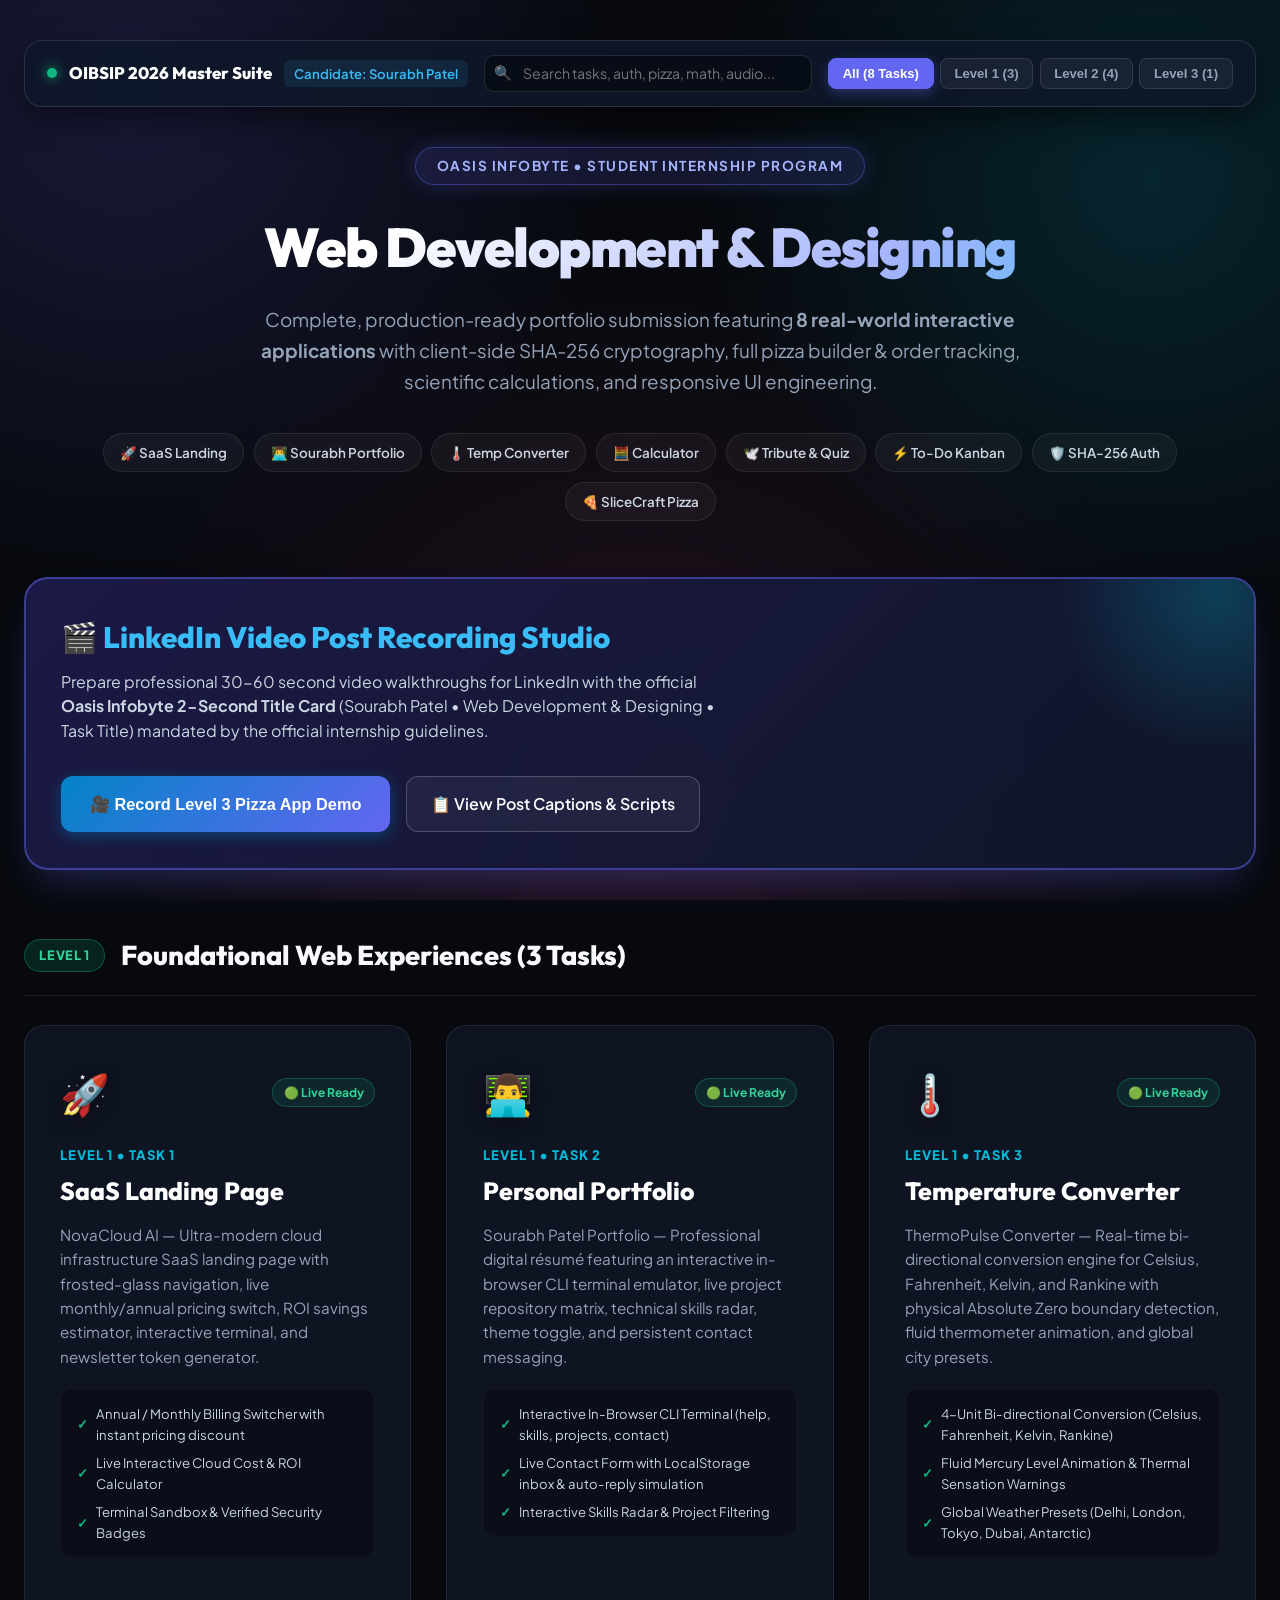
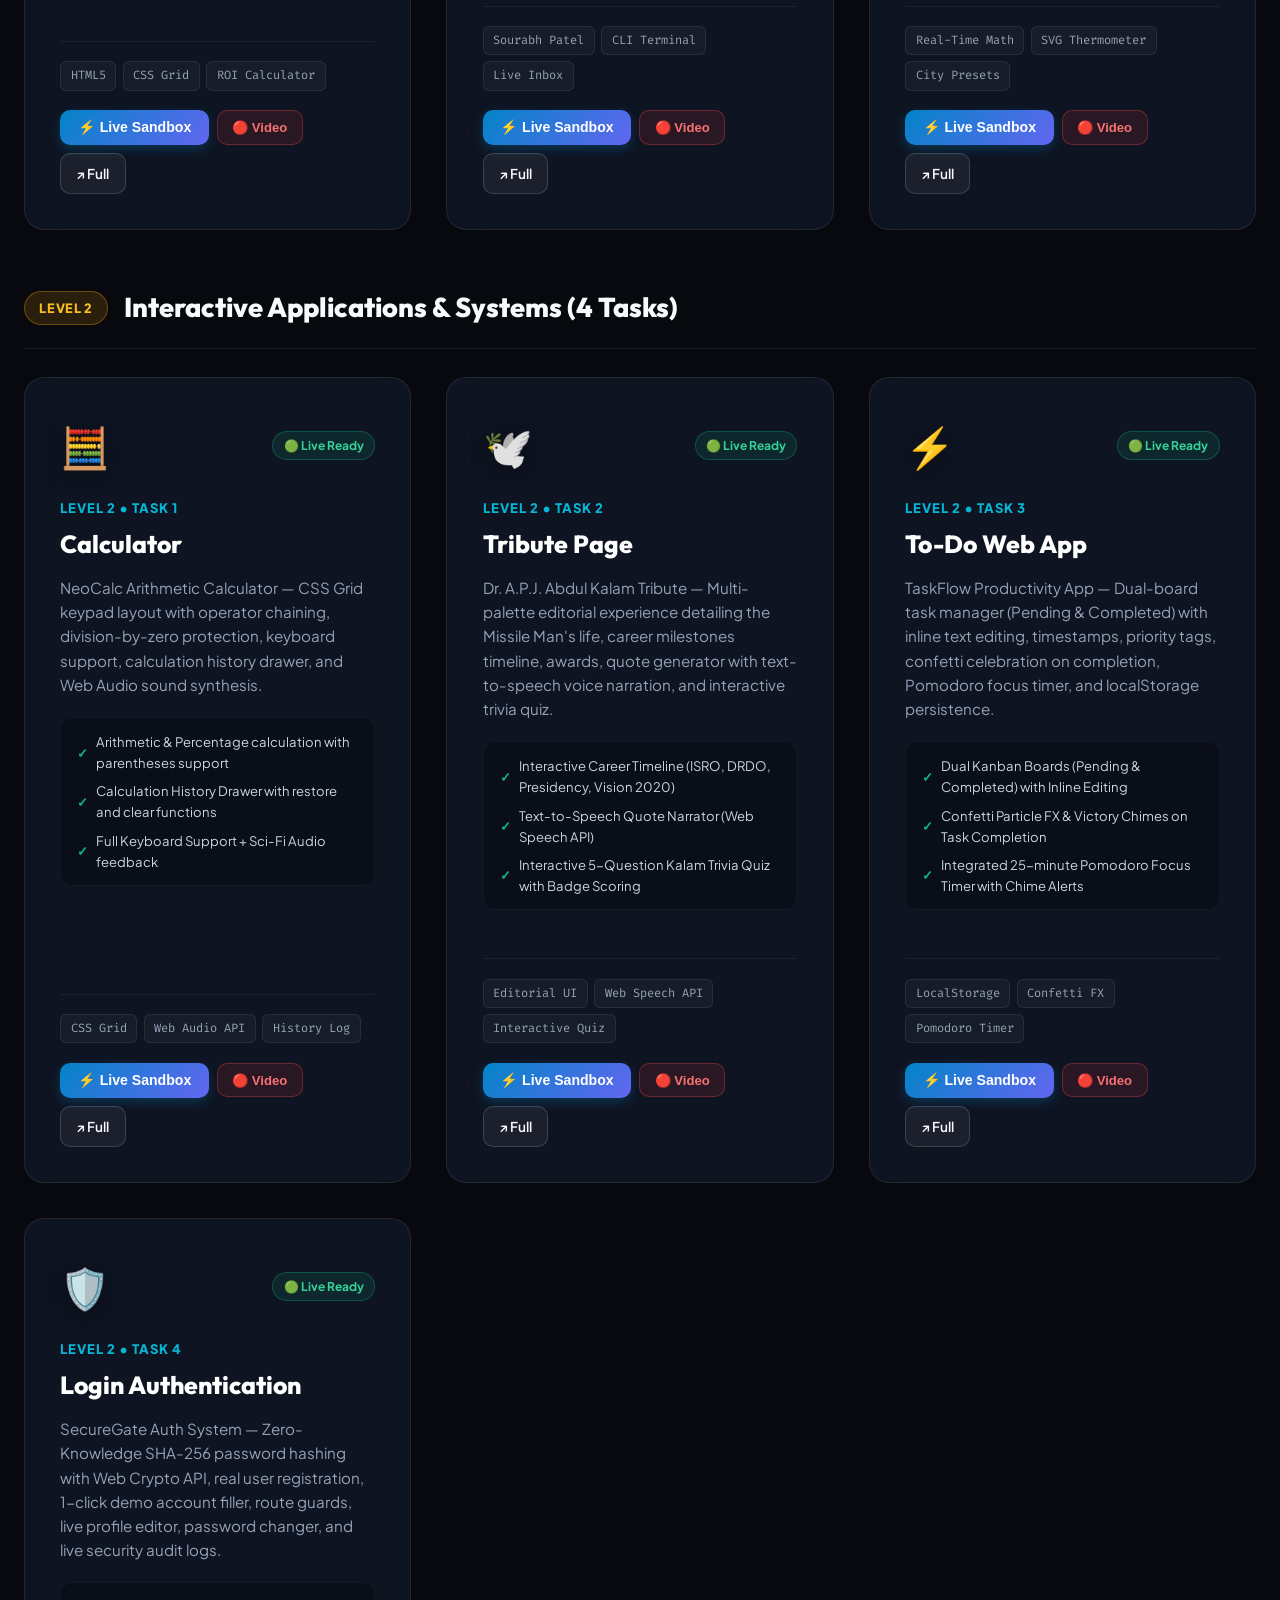
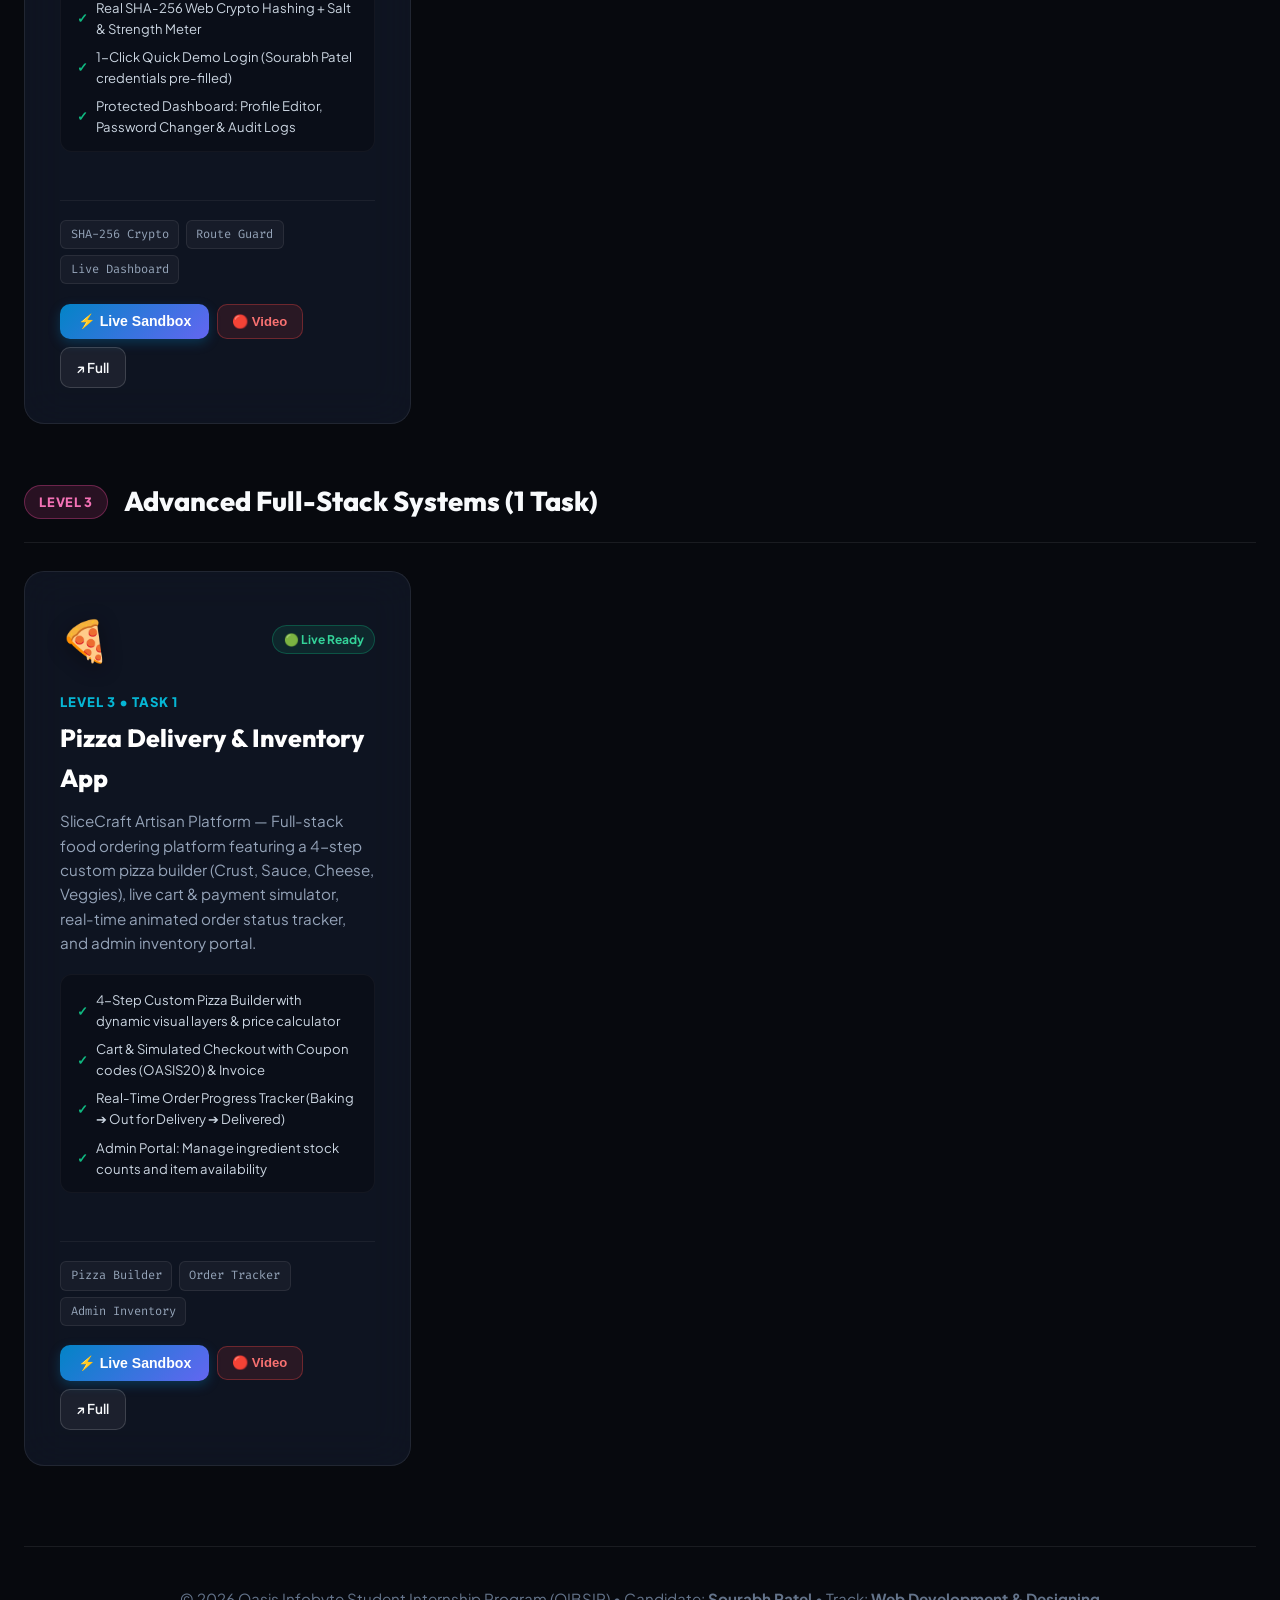
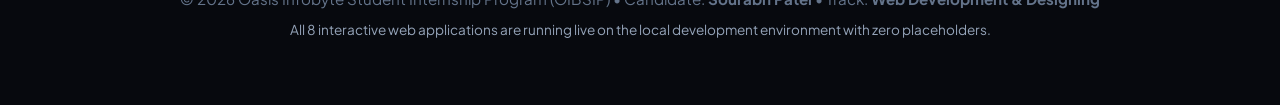
==== commit 159f98aa: "revert: rollback redesign commits to restore previous project state" ====
--- a/index.html
+++ b/index.html
@@ -3,1617 +3,1333 @@
 <head>
   <meta charset="UTF-8">
   <meta name="viewport" content="width=device-width, initial-scale=1.0">
-  <title>Sourabh Patel &mdash; Web Development &amp; Designing Portfolio</title>
-  <meta name="description" content="A curated collection of practical frontend and JavaScript applications developed by Sourabh Patel for the Oasis Infobyte Student Internship Program (OIBSIP).">
-  <meta name="author" content="Sourabh Patel">
-  
-  <!-- Open Graph -->
-  <meta property="og:type" content="website">
-  <meta property="og:title" content="Sourabh Patel — Web Development Portfolio">
-  <meta property="og:description" content="A curated collection of practical frontend and JavaScript applications developed by Sourabh Patel. Hosted on GitHub Pages.">
-  <meta property="og:url" content="https://sourabh123-atl.github.io/OIBSIP/">
-
-  <!-- Favicon -->
-  <link rel="icon" type="image/svg+xml" href="data:image/svg+xml,%3Csvg xmlns='http://www.w3.org/2000/svg' viewBox='0 0 32 32'%3E%3Crect width='32' height='32' rx='8' fill='%232563eb'/%3E%3Ctext x='16' y='21' font-family='system-ui,sans-serif' font-size='14' font-weight='700' fill='white' text-anchor='middle'%3ESP%3C/text%3E%3C/svg%3E">
-
-  <!-- Typography: Inter -->
+  <title>OIBSIP Web Development &amp; Designing All-in-One Master Suite — Sourabh Patel</title>
+  <meta name="description" content="All-in-one master interactive web suite for Oasis Infobyte Student Internship Program (OIBSIP) featuring 8 full-scale Level 1, Level 2, and Level 3 web applications by Sourabh Patel.">
   <link rel="preconnect" href="https://fonts.googleapis.com">
   <link rel="preconnect" href="https://fonts.gstatic.com" crossorigin>
-  <link href="https://fonts.googleapis.com/css2?family=Inter:wght@400;500;600;700&display=swap" rel="stylesheet">
-
+  <link href="https://fonts.googleapis.com/css2?family=Outfit:wght@400;500;600;700;800;900&family=Plus+Jakarta+Sans:wght@400;500;600;700;800&family=Fira+Code:wght@400;600&display=swap" rel="stylesheet">
   <script>
-    // GitHub Pages subfolder trailing slash resolver
+    // Bulletproof GitHub Pages subfolder resolution:
     if (!window.location.pathname.endsWith('/') && !window.location.pathname.endsWith('.html')) {
       window.location.replace(window.location.pathname + '/' + window.location.search + window.location.hash);
     }
   </script>
-
   <style>
-    /* =========================================================
-       DESIGN TOKENS — CLEAN, PROFESSIONAL, HUMAN-DESIGNED
-       ========================================================= */
     :root {
-      --bg-page: #f7f8fa;
-      --bg-surface: #ffffff;
-      --bg-subtle: #f1f4f8;
-      
-      --text-primary: #172033;
-      --text-secondary: #667085;
+      --bg: #07090e;
+      --card-bg: rgba(17, 24, 39, 0.78);
+      --card-border: rgba(255, 255, 255, 0.08);
+      --primary: #6366f1;
+      --primary-hover: #4f46e5;
+      --accent: #06b6d4;
+      --accent-pink: #ec4899;
+      --accent-emerald: #10b981;
+      --accent-amber: #f59e0b;
+      --text-main: #f8fafc;
       --text-muted: #94a3b8;
-      
-      --border-color: #e5e7eb;
-      --border-focus: #2563eb;
-      
-      --primary: #2563eb;
-      --primary-hover: #1d4ed8;
-      --primary-subtle: #eff6ff;
-      --primary-text: #1e40af;
-      
-      --accent: #0f766e;
-      --accent-subtle: #f0fdfa;
-      
-      --badge-l1-bg: #eff6ff;
-      --badge-l1-text: #1d4ed8;
-      --badge-l1-border: #dbeafe;
-      
-      --badge-l2-bg: #fffbeb;
-      --badge-l2-text: #b45309;
-      --badge-l2-border: #fef3c7;
-      
-      --badge-l3-bg: #faf5ff;
-      --badge-l3-text: #6b21a8;
-      --badge-l3-border: #f3e8ff;
-
-      --radius-sm: 8px;
-      --radius-md: 12px;
-      --radius-lg: 16px;
-      
-      --shadow-sm: 0 1px 2px 0 rgba(16, 24, 40, 0.05);
-      --shadow-card: 0 1px 3px 0 rgba(16, 24, 40, 0.08), 0 1px 2px -1px rgba(16, 24, 40, 0.04);
-      --shadow-hover: 0 10px 24px -4px rgba(16, 24, 40, 0.08), 0 4px 8px -2px rgba(16, 24, 40, 0.03);
-      
-      --transition: 0.2s cubic-bezier(0.16, 1, 0.3, 1);
-      --font: 'Inter', -apple-system, BlinkMacSystemFont, 'Segoe UI', Roboto, sans-serif;
-    }
-
-    *, *::before, *::after {
-      box-sizing: border-box;
-      margin: 0;
-      padding: 0;
-    }
-
-    html {
-      scroll-behavior: smooth;
-      font-size: 16px;
-    }
-
+      --text-dim: #64748b;
+      --font-heading: 'Outfit', sans-serif;
+      --font-body: 'Plus Jakarta Sans', sans-serif;
+      --font-mono: 'Fira Code', monospace;
+      --radius: 20px;
+      --transition: 0.25s cubic-bezier(0.4, 0, 0.2, 1);
+    }
+    * { box-sizing: border-box; margin: 0; padding: 0; }
     body {
-      background-color: var(--bg-page);
-      color: var(--text-primary);
-      font-family: var(--font);
+      background: var(--bg);
+      color: var(--text-main);
+      font-family: var(--font-body);
       line-height: 1.6;
-      -webkit-font-smoothing: antialiased;
-      -moz-osx-font-smoothing: grayscale;
       min-height: 100vh;
-      display: flex;
-      flex-direction: column;
-    }
-
-    a {
-      color: inherit;
+      padding: 2.5rem 1.5rem 4rem 1.5rem;
+      background-image: 
+        radial-gradient(circle at 10% 10%, rgba(99, 102, 241, 0.18), transparent 500px),
+        radial-gradient(circle at 90% 20%, rgba(6, 182, 212, 0.16), transparent 450px),
+        radial-gradient(circle at 50% 90%, rgba(236, 72, 153, 0.12), transparent 550px);
+      background-attachment: fixed;
+    }
+    .container { max-width: 1280px; margin: 0 auto; }
+    
+    /* Sticky Top Control Bar */
+    .top-all-in-one-bar {
+      position: sticky;
+      top: 15px;
+      z-index: 100;
+      background: rgba(15, 23, 42, 0.88);
+      backdrop-filter: blur(20px);
+      -webkit-backdrop-filter: blur(20px);
+      border: 1px solid rgba(255, 255, 255, 0.12);
+      border-radius: 18px;
+      padding: 0.85rem 1.4rem;
+      margin-bottom: 2.5rem;
+      display: flex;
+      flex-wrap: wrap;
+      align-items: center;
+      justify-content: space-between;
+      gap: 1rem;
+      box-shadow: 0 12px 30px rgba(0, 0, 0, 0.5);
+    }
+    .quick-brand {
+      display: flex;
+      align-items: center;
+      gap: 0.75rem;
+    }
+    .status-dot {
+      width: 10px;
+      height: 10px;
+      background: #10b981;
+      border-radius: 50%;
+      box-shadow: 0 0 12px #10b981;
+      animation: pulse 2s infinite;
+    }
+    @keyframes pulse {
+      0%, 100% { transform: scale(1); opacity: 1; }
+      50% { transform: scale(1.25); opacity: 0.7; }
+    }
+    .brand-title {
+      font-family: var(--font-heading);
+      font-size: 1.05rem;
+      font-weight: 800;
+      color: #fff;
+    }
+    .brand-cand {
+      font-size: 0.82rem;
+      color: #38bdf8;
+      font-weight: 600;
+      background: rgba(56, 189, 248, 0.1);
+      padding: 0.2rem 0.6rem;
+      border-radius: 6px;
+    }
+    .search-box {
+      flex: 1;
+      max-width: 380px;
+      position: relative;
+    }
+    .search-input {
+      width: 100%;
+      background: rgba(0, 0, 0, 0.4);
+      border: 1px solid rgba(255, 255, 255, 0.12);
+      border-radius: 10px;
+      padding: 0.55rem 1rem 0.55rem 2.4rem;
+      color: #fff;
+      font-family: var(--font-body);
+      font-size: 0.88rem;
+      outline: none;
+      transition: all var(--transition);
+    }
+    .search-input:focus {
+      border-color: var(--accent);
+      box-shadow: 0 0 0 3px rgba(6, 182, 212, 0.2);
+    }
+    .search-icon {
+      position: absolute;
+      left: 10px;
+      top: 50%;
+      transform: translateY(-50%);
+      font-size: 0.9rem;
+      opacity: 0.6;
+    }
+    .level-filters {
+      display: flex;
+      gap: 0.4rem;
+      flex-wrap: wrap;
+    }
+    .filter-btn {
+      background: rgba(255, 255, 255, 0.05);
+      border: 1px solid rgba(255, 255, 255, 0.1);
+      color: var(--text-muted);
+      padding: 0.45rem 0.85rem;
+      border-radius: 8px;
+      font-size: 0.82rem;
+      font-weight: 600;
+      cursor: pointer;
+      transition: all var(--transition);
+    }
+    .filter-btn:hover {
+      background: rgba(255, 255, 255, 0.12);
+      color: #fff;
+    }
+    .filter-btn.active {
+      background: var(--primary);
+      color: #fff;
+      border-color: var(--primary);
+      box-shadow: 0 4px 12px rgba(99, 102, 241, 0.35);
+    }
+
+    /* Main Hero Header */
+    header { text-align: center; margin-bottom: 3.5rem; position: relative; }
+    .badge {
+      display: inline-flex;
+      align-items: center;
+      gap: 0.6rem;
+      background: rgba(99, 102, 241, 0.15);
+      border: 1px solid rgba(99, 102, 241, 0.4);
+      color: #a5b4fc;
+      padding: 0.45rem 1.3rem;
+      border-radius: 9999px;
+      font-size: 0.85rem;
+      font-weight: 700;
+      letter-spacing: 1.5px;
+      text-transform: uppercase;
+      margin-bottom: 1.2rem;
+      box-shadow: 0 0 20px rgba(99, 102, 241, 0.25);
+    }
+    h1 {
+      font-family: var(--font-heading);
+      font-size: 3.4rem;
+      font-weight: 900;
+      letter-spacing: -1.5px;
+      margin-bottom: 0.8rem;
+      background: linear-gradient(135deg, #ffffff 30%, #a5b4fc 70%, #38bdf8 100%);
+      -webkit-background-clip: text;
+      -webkit-text-fill-color: transparent;
+    }
+    .subtitle {
+      color: var(--text-muted);
+      font-size: 1.18rem;
+      max-width: 800px;
+      margin: 0 auto 2.2rem auto;
+      line-height: 1.65;
+    }
+
+    /* Quick Jump Pill Bar */
+    .quick-jump-container {
+      display: flex;
+      flex-wrap: wrap;
+      justify-content: center;
+      gap: 0.6rem;
+      max-width: 1100px;
+      margin: 0 auto;
+    }
+    .jump-pill {
+      background: rgba(255, 255, 255, 0.04);
+      border: 1px solid rgba(255, 255, 255, 0.08);
+      color: #cbd5e1;
+      padding: 0.5rem 1rem;
+      border-radius: 9999px;
+      font-size: 0.84rem;
+      font-weight: 600;
       text-decoration: none;
-    }
-
-    button {
-      font-family: inherit;
-      border: none;
+      display: inline-flex;
+      align-items: center;
+      gap: 0.45rem;
+      transition: all var(--transition);
       cursor: pointer;
     }
-
-    /* Accessibility Focus */
-    :focus-visible {
-      outline: 2px solid var(--border-focus);
-      outline-offset: 2px;
-    }
-
-    .container {
-      width: 100%;
-      max-width: 1160px;
-      margin: 0 auto;
-      padding: 0 24px;
-    }
-
-    /* =========================================================
-       1. TOP NAVIGATION BAR
-       ========================================================= */
-    .navbar {
-      position: sticky;
-      top: 0;
-      z-index: 1000;
-      background-color: rgba(255, 255, 255, 0.94);
-      backdrop-filter: blur(12px);
-      -webkit-backdrop-filter: blur(12px);
-      border-bottom: 1px solid var(--border-color);
-      transition: box-shadow var(--transition);
-    }
-    .navbar.scrolled {
-      box-shadow: var(--shadow-sm);
-    }
-    .nav-inner {
-      display: flex;
+    .jump-pill:hover {
+      background: rgba(99, 102, 241, 0.2);
+      border-color: rgba(99, 102, 241, 0.5);
+      color: #fff;
+      transform: translateY(-2px);
+    }
+
+    /* LinkedIn Video Studio Promo Banner */
+    .linkedin-studio-card {
+      background: linear-gradient(135deg, rgba(30, 27, 75, 0.92), rgba(15, 23, 42, 0.95));
+      border: 2px solid rgba(99, 102, 241, 0.5);
+      border-radius: 24px;
+      padding: 2.2rem;
+      margin-top: 3.5rem;
+      margin-bottom: 4rem;
+      box-shadow: 0 20px 40px -15px rgba(99, 102, 241, 0.35);
+      display: flex;
+      flex-wrap: wrap;
       align-items: center;
       justify-content: space-between;
-      height: 68px;
-    }
-    .brand-link {
-      display: flex;
-      align-items: center;
-      gap: 12px;
-      font-weight: 600;
-      font-size: 1rem;
-      color: var(--text-primary);
-    }
-    .brand-logo {
-      width: 36px;
-      height: 36px;
-      background-color: var(--primary);
-      color: #ffffff;
-      border-radius: var(--radius-sm);
-      display: flex;
-      align-items: center;
-      justify-content: center;
-      font-weight: 700;
-      font-size: 0.95rem;
-      letter-spacing: 0.5px;
-    }
-    .brand-name {
-      display: flex;
-      flex-direction: column;
-      line-height: 1.25;
-    }
-    .brand-title {
-      font-weight: 700;
-      color: var(--text-primary);
-    }
-    .brand-sub {
-      font-size: 0.75rem;
-      color: var(--text-secondary);
-      font-weight: 500;
-    }
-    .nav-links {
-      display: flex;
-      align-items: center;
-      gap: 32px;
-      list-style: none;
-    }
-    .nav-link {
-      color: var(--text-secondary);
-      font-size: 0.92rem;
-      font-weight: 500;
-      transition: color var(--transition);
+      gap: 2rem;
       position: relative;
-      padding: 6px 0;
-    }
-    .nav-link:hover,
-    .nav-link.active {
-      color: var(--primary);
-    }
-    .nav-link.active::after {
+      overflow: hidden;
+    }
+    .linkedin-studio-card::before {
       content: '';
       position: absolute;
-      bottom: 0;
-      left: 0;
-      width: 100%;
-      height: 2px;
-      background-color: var(--primary);
-      border-radius: 2px;
-    }
-    .nav-github-btn {
+      top: -50%;
+      right: -10%;
+      width: 320px;
+      height: 320px;
+      background: radial-gradient(circle, rgba(6, 182, 212, 0.25), transparent 70%);
+      pointer-events: none;
+    }
+    .studio-text h2 {
+      font-family: var(--font-heading);
+      font-size: 1.85rem;
+      font-weight: 800;
+      color: #38bdf8;
+      margin-bottom: 0.5rem;
+      display: flex;
+      align-items: center;
+      gap: 0.75rem;
+    }
+    .studio-text p {
+      color: #cbd5e1;
+      font-size: 1rem;
+      max-width: 680px;
+      line-height: 1.55;
+    }
+    .studio-actions { display: flex; gap: 1rem; flex-wrap: wrap; }
+    .btn-studio {
+      background: linear-gradient(135deg, #0284c7, #6366f1);
+      color: #ffffff;
+      border: none;
+      padding: 0.9rem 1.8rem;
+      border-radius: 12px;
+      font-weight: 700;
+      font-size: 1.02rem;
+      cursor: pointer;
       display: inline-flex;
       align-items: center;
-      gap: 8px;
-      background-color: #ffffff;
-      border: 1px solid var(--border-color);
-      color: var(--text-primary);
-      padding: 8px 16px;
-      border-radius: var(--radius-sm);
+      gap: 0.6rem;
+      transition: var(--transition);
+      box-shadow: 0 4px 15px rgba(2, 132, 199, 0.4);
+    }
+    .btn-studio:hover {
+      transform: translateY(-2px);
+      box-shadow: 0 8px 25px rgba(2, 132, 199, 0.6);
+    }
+    .btn-outline {
+      background: rgba(255, 255, 255, 0.05);
+      border: 1px solid rgba(255, 255, 255, 0.2);
+      color: #f8fafc;
+      padding: 0.9rem 1.5rem;
+      border-radius: 12px;
+      font-weight: 600;
+      cursor: pointer;
+      text-decoration: none;
+      transition: var(--transition);
+      display: inline-flex;
+      align-items: center;
+      gap: 0.5rem;
+    }
+    .btn-outline:hover {
+      background: rgba(255, 255, 255, 0.12);
+      border-color: #38bdf8;
+    }
+
+    /* Section Headings */
+    .level-heading {
+      display: flex;
+      align-items: center;
+      justify-content: space-between;
+      flex-wrap: wrap;
+      gap: 1rem;
+      margin: 3.5rem 0 1.8rem 0;
+      border-bottom: 1px solid var(--card-border);
+      padding-bottom: 1.1rem;
+    }
+    .level-title-group {
+      display: flex;
+      align-items: center;
+      gap: 1rem;
+    }
+    .level-heading h2 {
+      font-family: var(--font-heading);
+      font-size: 1.7rem;
+      font-weight: 800;
+    }
+    .level-tag {
+      font-size: 0.8rem;
+      font-weight: 800;
+      padding: 0.35rem 0.9rem;
+      border-radius: 9999px;
+      letter-spacing: 0.6px;
+      text-transform: uppercase;
+    }
+    .level-tag.l1 { background: rgba(16, 185, 129, 0.15); color: #34d399; border: 1px solid rgba(16, 185, 129, 0.35); }
+    .level-tag.l2 { background: rgba(245, 158, 11, 0.15); color: #fbbf24; border: 1px solid rgba(245, 158, 11, 0.35); }
+    .level-tag.l3 { background: rgba(236, 72, 153, 0.15); color: #f472b6; border: 1px solid rgba(236, 72, 153, 0.35); }
+
+    /* Grid & Task Cards */
+    .grid {
+      display: grid;
+      grid-template-columns: repeat(auto-fill, minmax(370px, 1fr));
+      gap: 2.2rem;
+      margin-bottom: 3rem;
+    }
+    .card {
+      background: var(--card-bg);
+      backdrop-filter: blur(20px);
+      -webkit-backdrop-filter: blur(20px);
+      border: 1px solid var(--card-border);
+      border-radius: var(--radius);
+      padding: 2.2rem;
+      display: flex;
+      flex-direction: column;
+      justify-content: space-between;
+      transition: all var(--transition);
+      position: relative;
+      overflow: hidden;
+    }
+    .card::before {
+      content: '';
+      position: absolute;
+      top: 0; left: 0; right: 0;
+      height: 3px;
+      background: linear-gradient(90deg, var(--primary), var(--accent));
+      opacity: 0;
+      transition: opacity var(--transition);
+    }
+    .card:hover {
+      transform: translateY(-6px);
+      border-color: rgba(99, 102, 241, 0.45);
+      box-shadow: 0 20px 40px -10px rgba(0, 0, 0, 0.6);
+    }
+    .card:hover::before { opacity: 1; }
+    
+    .card-top { margin-bottom: 1.5rem; }
+    .card-icon-bar {
+      display: flex;
+      align-items: center;
+      justify-content: space-between;
+      margin-bottom: 1.2rem;
+    }
+    .card-icon {
+      font-size: 2.5rem;
+      display: inline-block;
+      filter: drop-shadow(0 4px 10px rgba(0, 0, 0, 0.3));
+    }
+    .status-badge-live {
+      background: rgba(16, 185, 129, 0.12);
+      border: 1px solid rgba(16, 185, 129, 0.3);
+      color: #34d399;
+      font-size: 0.75rem;
+      font-weight: 700;
+      padding: 0.25rem 0.65rem;
+      border-radius: 9999px;
+      display: flex;
+      align-items: center;
+      gap: 0.35rem;
+    }
+    .task-num {
+      font-size: 0.82rem;
+      font-weight: 800;
+      text-transform: uppercase;
+      letter-spacing: 1px;
+      color: var(--accent);
+      margin-bottom: 0.4rem;
+      display: block;
+    }
+    .card h3 {
+      font-family: var(--font-heading);
+      font-size: 1.55rem;
+      font-weight: 800;
+      margin-bottom: 0.75rem;
+      color: #ffffff;
+    }
+    .card p {
+      color: var(--text-muted);
+      font-size: 0.95rem;
+      margin-bottom: 1.2rem;
+      line-height: 1.6;
+    }
+
+    /* Key Feature Checklist */
+    .feature-checklist {
+      list-style: none;
+      display: flex;
+      flex-direction: column;
+      gap: 0.45rem;
+      margin-bottom: 1.5rem;
+      background: rgba(0, 0, 0, 0.25);
+      border: 1px solid rgba(255, 255, 255, 0.04);
+      padding: 0.85rem 1rem;
+      border-radius: 12px;
+    }
+    .feature-checklist li {
+      font-size: 0.82rem;
+      color: #cbd5e1;
+      display: flex;
+      align-items: center;
+      gap: 0.5rem;
+    }
+    .feature-checklist li::before {
+      content: '✓';
+      color: #10b981;
+      font-weight: 800;
+    }
+
+    /* Card Footer & Actions */
+    .card-footer {
+      display: flex;
+      flex-direction: column;
+      gap: 1.2rem;
+      padding-top: 1.2rem;
+      border-top: 1px solid rgba(255, 255, 255, 0.06);
+    }
+    .tags { display: flex; gap: 0.4rem; flex-wrap: wrap; }
+    .tag {
+      font-size: 0.75rem;
+      padding: 0.25rem 0.6rem;
+      background: rgba(255, 255, 255, 0.04);
+      border: 1px solid rgba(255, 255, 255, 0.08);
+      border-radius: 6px;
+      color: #94a3b8;
+      font-family: var(--font-mono);
+    }
+    .actions-group {
+      display: flex;
+      gap: 0.5rem;
+      align-items: center;
+      flex-wrap: wrap;
+    }
+    .btn-sandbox {
+      background: linear-gradient(135deg, #0284c7, #6366f1);
+      color: #ffffff;
+      border: none;
+      padding: 0.6rem 1.1rem;
+      border-radius: 10px;
       font-size: 0.88rem;
-      font-weight: 500;
+      font-weight: 700;
+      cursor: pointer;
+      display: inline-flex;
+      align-items: center;
+      gap: 0.4rem;
       transition: all var(--transition);
-    }
-    .nav-github-btn:hover {
-      background-color: var(--bg-subtle);
-      border-color: #cbd5e1;
-    }
-    
-    /* Mobile Hamburger */
-    .mobile-menu-btn {
-      display: none;
-      background: transparent;
-      padding: 8px;
-      border-radius: var(--radius-sm);
-      color: var(--text-primary);
-    }
-    .mobile-nav-drawer {
+      box-shadow: 0 4px 12px rgba(2, 132, 199, 0.3);
+    }
+    .btn-sandbox:hover {
+      transform: translateY(-2px);
+      box-shadow: 0 6px 18px rgba(2, 132, 199, 0.5);
+    }
+    .btn-record {
+      background: rgba(239, 68, 68, 0.12);
+      color: #f87171;
+      border: 1px solid rgba(239, 68, 68, 0.35);
+      padding: 0.55rem 0.9rem;
+      border-radius: 10px;
+      font-size: 0.82rem;
+      font-weight: 600;
+      cursor: pointer;
+      display: inline-flex;
+      align-items: center;
+      gap: 0.35rem;
+      transition: var(--transition);
+    }
+    .btn-record:hover {
+      background: #ef4444;
+      color: #ffffff;
+    }
+    .btn-launch {
+      display: inline-flex;
+      align-items: center;
+      gap: 0.35rem;
+      background: rgba(255, 255, 255, 0.06);
+      border: 1px solid rgba(255, 255, 255, 0.15);
+      color: #f8fafc;
+      text-decoration: none;
+      padding: 0.55rem 0.95rem;
+      border-radius: 10px;
+      font-size: 0.85rem;
+      font-weight: 600;
+      transition: all var(--transition);
+    }
+    .btn-launch:hover {
+      background: rgba(255, 255, 255, 0.15);
+      border-color: #38bdf8;
+    }
+
+    /* ========================================================= */
+    /* ALL-IN-ONE IN-APP LIVE SANDBOX PREVIEW MODAL              */
+    /* ========================================================= */
+    #sandbox-modal {
+      position: fixed;
+      inset: 0;
+      background: rgba(4, 6, 12, 0.92);
+      backdrop-filter: blur(25px);
+      -webkit-backdrop-filter: blur(25px);
+      z-index: 9999;
       display: none;
       flex-direction: column;
-      padding: 16px 24px 24px;
-      background: var(--bg-surface);
-      border-bottom: 1px solid var(--border-color);
-      gap: 16px;
-    }
-    .mobile-nav-drawer.open {
-      display: flex;
-    }
-    .mobile-nav-drawer .nav-link {
-      padding: 10px 0;
-      font-size: 1rem;
-      border-bottom: 1px solid var(--bg-subtle);
-    }
-
-    /* =========================================================
-       2. HERO SECTION
-       ========================================================= */
-    .hero {
-      padding: 64px 0 56px;
-    }
-    .hero-grid {
-      display: grid;
-      grid-template-columns: 1.15fr 0.85fr;
-      gap: 48px;
-      align-items: center;
-    }
-    .hero-content {
-      display: flex;
-      flex-direction: column;
-      gap: 20px;
-    }
-    .status-badge {
-      display: inline-flex;
-      align-items: center;
-      gap: 8px;
-      background-color: #ecfdf5;
-      border: 1px solid #a7f3d0;
-      color: #065f46;
+      padding: 1.2rem;
+      animation: modalFadeIn 0.25s ease-out;
+    }
+    #sandbox-modal.active { display: flex; }
+    @keyframes modalFadeIn {
+      from { opacity: 0; transform: scale(0.98); }
+      to { opacity: 1; transform: scale(1); }
+    }
+    
+    .sandbox-header-bar {
+      display: flex;
+      flex-wrap: wrap;
+      align-items: center;
+      justify-content: space-between;
+      gap: 1rem;
+      background: #0f172a;
+      border: 1px solid rgba(255, 255, 255, 0.12);
+      border-radius: 14px 14px 0 0;
+      padding: 0.75rem 1.4rem;
+    }
+    .sandbox-app-switcher {
+      display: flex;
+      align-items: center;
+      gap: 0.8rem;
+    }
+    .sandbox-select {
+      background: rgba(0, 0, 0, 0.5);
+      border: 1px solid rgba(255, 255, 255, 0.2);
+      color: #fff;
+      font-family: var(--font-body);
+      font-size: 0.92rem;
+      font-weight: 600;
+      padding: 0.45rem 1rem;
+      border-radius: 8px;
+      outline: none;
+      cursor: pointer;
+    }
+    .device-switcher {
+      display: flex;
+      align-items: center;
+      background: rgba(0, 0, 0, 0.35);
+      border: 1px solid rgba(255, 255, 255, 0.1);
+      border-radius: 8px;
+      padding: 0.2rem;
+      gap: 0.2rem;
+    }
+    .dev-btn {
+      background: transparent;
+      border: none;
+      color: var(--text-muted);
       font-size: 0.82rem;
       font-weight: 600;
-      padding: 6px 14px;
-      border-radius: 9999px;
-      width: fit-content;
-    }
-    .status-dot {
-      width: 7px;
-      height: 7px;
-      background-color: #10b981;
-      border-radius: 50%;
-    }
-    .hero h1 {
-      font-size: 2.85rem;
-      line-height: 1.15;
-      letter-spacing: -0.03em;
-      font-weight: 700;
-      color: var(--text-primary);
-    }
-    .hero-desc {
-      font-size: 1.12rem;
-      color: var(--text-secondary);
-      line-height: 1.6;
-      max-width: 540px;
-    }
-    .hero-actions {
-      display: flex;
-      align-items: center;
-      gap: 14px;
-      flex-wrap: wrap;
-      margin-top: 6px;
-    }
-    .btn-primary {
-      background-color: var(--primary);
-      color: #ffffff;
-      padding: 12px 24px;
-      border-radius: var(--radius-sm);
-      font-size: 0.95rem;
-      font-weight: 600;
-      display: inline-flex;
-      align-items: center;
-      gap: 8px;
-      transition: background-color var(--transition), transform var(--transition);
-    }
-    .btn-primary:hover {
-      background-color: var(--primary-hover);
-      transform: translateY(-1px);
-    }
-    .btn-secondary {
-      background-color: var(--bg-surface);
-      color: var(--text-primary);
-      border: 1px solid var(--border-color);
-      padding: 12px 22px;
-      border-radius: var(--radius-sm);
-      font-size: 0.95rem;
-      font-weight: 600;
-      display: inline-flex;
-      align-items: center;
-      gap: 8px;
-      transition: background-color var(--transition), border-color var(--transition);
-    }
-    .btn-secondary:hover {
-      background-color: var(--bg-subtle);
-      border-color: #cbd5e1;
-    }
-
-    /* Clean Code Preview Card in Hero */
-    .hero-card-preview {
-      background: #ffffff;
-      border: 1px solid var(--border-color);
-      border-radius: var(--radius-md);
-      box-shadow: var(--shadow-card);
-      overflow: hidden;
-    }
-    .preview-header {
-      background: var(--bg-subtle);
-      padding: 12px 16px;
-      border-bottom: 1px solid var(--border-color);
-      display: flex;
-      align-items: center;
-      justify-content: space-between;
-    }
-    .window-dots {
-      display: flex;
-      gap: 6px;
-    }
-    .dot {
-      width: 10px;
-      height: 10px;
-      border-radius: 50%;
-    }
-    .dot.red { background-color: #ef4444; }
-    .dot.yellow { background-color: #f59e0b; }
-    .dot.green { background-color: #10b981; }
-    .window-title {
-      font-size: 0.78rem;
-      color: var(--text-secondary);
-      font-family: ui-monospace, SFMono-Regular, Menlo, Monaco, Consolas, monospace;
-      font-weight: 500;
-    }
-    .preview-body {
-      padding: 20px;
-      display: flex;
-      flex-direction: column;
-      gap: 16px;
-      font-family: ui-monospace, SFMono-Regular, Menlo, Monaco, Consolas, monospace;
-      font-size: 0.85rem;
-    }
-    .code-line {
-      display: flex;
-      align-items: flex-start;
-      gap: 12px;
-    }
-    .line-num {
-      color: var(--text-muted);
-      user-select: none;
-      min-width: 20px;
-    }
-    .code-text {
-      color: var(--text-primary);
-    }
-    .code-comment { color: var(--text-secondary); }
-    .code-key { color: #2563eb; font-weight: 600; }
-    .code-val { color: #0d9488; }
-    .code-num { color: #b45309; }
-
-    /* =========================================================
-       3. OVERVIEW METRICS SECTION
-       ========================================================= */
-    .overview-section {
-      padding: 24px 0 48px;
-    }
-    .overview-grid {
-      display: grid;
-      grid-template-columns: repeat(4, 1fr);
-      gap: 20px;
-    }
-    .metric-card {
-      background: var(--bg-surface);
-      border: 1px solid var(--border-color);
-      border-radius: var(--radius-md);
-      padding: 20px;
-      display: flex;
-      flex-direction: column;
-      gap: 4px;
-      box-shadow: var(--shadow-sm);
-    }
-    .metric-label {
-      font-size: 0.82rem;
-      color: var(--text-secondary);
-      font-weight: 500;
-      text-transform: uppercase;
-      letter-spacing: 0.04em;
-    }
-    .metric-val {
-      font-size: 1.55rem;
-      font-weight: 700;
-      color: var(--text-primary);
-      letter-spacing: -0.02em;
-    }
-    .metric-note {
-      font-size: 0.82rem;
-      color: var(--text-secondary);
-      margin-top: 4px;
-    }
-
-    /* =========================================================
-       4. APPLICATIONS SECTION
-       ========================================================= */
-    .applications-section {
-      padding: 48px 0 80px;
-      border-top: 1px solid var(--border-color);
-    }
-    .section-head {
-      margin-bottom: 32px;
-    }
-    .section-eyebrow {
+      padding: 0.35rem 0.75rem;
+      border-radius: 6px;
+      cursor: pointer;
+      display: flex;
+      align-items: center;
+      gap: 0.35rem;
+      transition: all var(--transition);
+    }
+    .dev-btn:hover { color: #fff; }
+    .dev-btn.active {
+      background: var(--primary);
+      color: #fff;
+    }
+    .sandbox-tools {
+      display: flex;
+      align-items: center;
+      gap: 0.6rem;
+    }
+    .btn-tool {
+      background: rgba(255, 255, 255, 0.08);
+      border: 1px solid rgba(255, 255, 255, 0.15);
+      color: #fff;
+      padding: 0.45rem 0.85rem;
+      border-radius: 8px;
       font-size: 0.85rem;
       font-weight: 600;
+      cursor: pointer;
+      text-decoration: none;
+      display: inline-flex;
+      align-items: center;
+      gap: 0.35rem;
+      transition: all var(--transition);
+    }
+    .btn-tool:hover { background: rgba(255, 255, 255, 0.18); }
+    .btn-close-sandbox {
+      background: rgba(239, 68, 68, 0.2);
+      border: 1px solid rgba(239, 68, 68, 0.4);
+      color: #fca5a5;
+      padding: 0.45rem 0.9rem;
+      border-radius: 8px;
+      font-size: 0.9rem;
+      font-weight: 700;
+      cursor: pointer;
+      transition: all var(--transition);
+    }
+    .btn-close-sandbox:hover {
+      background: #ef4444;
+      color: #fff;
+    }
+
+    .sandbox-viewport-wrapper {
+      flex: 1;
+      display: flex;
+      align-items: center;
+      justify-content: center;
+      background: #020408;
+      border: 1px solid rgba(255, 255, 255, 0.12);
+      border-top: none;
+      border-radius: 0 0 14px 14px;
+      overflow: hidden;
+      position: relative;
+    }
+    .sandbox-iframe {
+      width: 100%;
+      height: 100%;
+      border: none;
+      background: #fff;
+      transition: width 0.3s cubic-bezier(0.4, 0, 0.2, 1);
+    }
+    .sandbox-iframe.desktop { width: 100%; }
+    .sandbox-iframe.tablet { width: 768px; box-shadow: 0 0 40px rgba(0,0,0,0.8); border: 2px solid rgba(255,255,255,0.2); border-radius: 12px; }
+    .sandbox-iframe.mobile { width: 390px; box-shadow: 0 0 40px rgba(0,0,0,0.8); border: 2px solid rgba(255,255,255,0.2); border-radius: 12px; }
+
+    /* Cinematic 2-Second Video Title Card Modal */
+    #title-card-overlay {
+      position: fixed;
+      inset: 0;
+      background: #060810;
+      z-index: 99999;
+      display: none;
+      flex-direction: column;
+      align-items: center;
+      justify-content: center;
+      text-align: center;
+      padding: 2rem;
+    }
+    #title-card-overlay.active { display: flex; }
+    .tc-box {
+      max-width: 900px;
+      width: 100%;
+      border: 2px solid rgba(99, 102, 241, 0.6);
+      border-radius: 28px;
+      padding: 3.5rem 2rem;
+      background: radial-gradient(circle at center, rgba(30, 27, 75, 0.95), #060810 80%);
+      box-shadow: 0 0 80px rgba(99, 102, 241, 0.4);
+      animation: pulseIn 0.6s ease-out;
+      position: relative;
+    }
+    @keyframes pulseIn {
+      from { transform: scale(0.9); opacity: 0; }
+      to { transform: scale(1); opacity: 1; }
+    }
+    .tc-org {
+      font-family: var(--font-heading);
+      font-size: 1.1rem;
+      font-weight: 800;
+      letter-spacing: 3px;
+      color: #38bdf8;
       text-transform: uppercase;
-      letter-spacing: 0.06em;
-      color: var(--primary);
-      margin-bottom: 8px;
-    }
-    .section-title {
-      font-size: 2rem;
-      font-weight: 700;
-      letter-spacing: -0.02em;
-      color: var(--text-primary);
-      margin-bottom: 10px;
-    }
-    .section-desc {
-      font-size: 1.05rem;
-      color: var(--text-secondary);
-      max-width: 640px;
-    }
-
-    /* Toolbar: Filters + Search */
-    .controls-toolbar {
-      display: flex;
-      flex-wrap: wrap;
-      align-items: center;
-      justify-content: space-between;
-      gap: 16px;
-      margin-bottom: 32px;
-      background: var(--bg-surface);
-      padding: 12px 16px;
-      border-radius: var(--radius-md);
-      border: 1px solid var(--border-color);
-    }
-    .filter-tabs {
-      display: flex;
-      align-items: center;
-      gap: 6px;
-      flex-wrap: wrap;
-    }
-    .filter-tab {
+      margin-bottom: 1.5rem;
+    }
+    .tc-name {
+      font-family: var(--font-heading);
+      font-size: 3.5rem;
+      font-weight: 900;
+      letter-spacing: -1px;
+      color: #ffffff;
+      margin-bottom: 0.6rem;
+    }
+    .tc-track {
+      font-size: 1.4rem;
+      font-weight: 600;
+      color: #a5b4fc;
+      margin-bottom: 1.5rem;
+    }
+    .tc-task-badge {
+      display: inline-block;
+      background: linear-gradient(135deg, #06b6d4, #6366f1);
+      color: #ffffff;
+      font-size: 1.3rem;
+      font-weight: 800;
+      padding: 0.6rem 2rem;
+      border-radius: 9999px;
+      margin-bottom: 2rem;
+      box-shadow: 0 4px 20px rgba(6, 182, 212, 0.4);
+    }
+    .tc-timer {
+      font-family: monospace;
+      font-size: 1rem;
+      color: #94a3b8;
+    }
+    .tc-close {
+      position: absolute;
+      top: 20px;
+      right: 25px;
       background: transparent;
-      color: var(--text-secondary);
-      padding: 8px 16px;
-      border-radius: var(--radius-sm);
-      font-size: 0.88rem;
-      font-weight: 500;
-      transition: all var(--transition);
-    }
-    .filter-tab:hover {
-      color: var(--text-primary);
-      background-color: var(--bg-subtle);
-    }
-    .filter-tab.active {
-      background-color: var(--primary-subtle);
-      color: var(--primary-text);
-      font-weight: 600;
-    }
-    .search-wrapper {
-      position: relative;
-      min-width: 260px;
-    }
-    .search-input {
-      width: 100%;
-      background: var(--bg-page);
-      border: 1px solid var(--border-color);
-      border-radius: var(--radius-sm);
-      padding: 8px 12px 8px 36px;
-      font-size: 0.88rem;
-      font-family: inherit;
-      color: var(--text-primary);
-      outline: none;
-      transition: border-color var(--transition), box-shadow var(--transition);
-    }
-    .search-input:focus {
-      border-color: var(--primary);
-      box-shadow: 0 0 0 3px rgba(37, 99, 235, 0.12);
-      background-color: #ffffff;
-    }
-    .search-icon {
-      position: absolute;
-      left: 11px;
-      top: 50%;
-      transform: translateY(-50%);
-      color: var(--text-muted);
-      pointer-events: none;
-    }
-
-    /* Cards Grid */
-    .apps-grid {
-      display: grid;
-      grid-template-columns: repeat(auto-fill, minmax(340px, 1fr));
-      gap: 24px;
-    }
-    .app-card {
-      background: var(--bg-surface);
-      border: 1px solid var(--border-color);
-      border-radius: var(--radius-md);
-      padding: 24px;
-      display: flex;
-      flex-direction: column;
-      justify-content: space-between;
-      box-shadow: var(--shadow-card);
-      transition: transform var(--transition), box-shadow var(--transition), border-color var(--transition);
-    }
-    .app-card:hover {
-      transform: translateY(-3px);
-      box-shadow: var(--shadow-hover);
-      border-color: #cbd5e1;
-    }
-    .card-top {
-      display: flex;
-      flex-direction: column;
-      gap: 14px;
-      margin-bottom: 24px;
-    }
-    .card-header-row {
-      display: flex;
-      align-items: center;
-      justify-content: space-between;
-    }
-    .card-icon-wrap {
-      width: 42px;
-      height: 42px;
-      border-radius: var(--radius-sm);
-      background: var(--bg-subtle);
-      display: flex;
-      align-items: center;
-      justify-content: center;
-      color: var(--text-primary);
-      border: 1px solid rgba(0, 0, 0, 0.04);
-    }
-    .level-badge {
-      font-size: 0.75rem;
-      font-weight: 600;
-      padding: 4px 10px;
-      border-radius: 9999px;
-      letter-spacing: 0.02em;
-    }
-    .level-badge.l1 {
-      background-color: var(--badge-l1-bg);
-      color: var(--badge-l1-text);
-      border: 1px solid var(--badge-l1-border);
-    }
-    .level-badge.l2 {
-      background-color: var(--badge-l2-bg);
-      color: var(--badge-l2-text);
-      border: 1px solid var(--badge-l2-border);
-    }
-    .level-badge.l3 {
-      background-color: var(--badge-l3-bg);
-      color: var(--badge-l3-text);
-      border: 1px solid var(--badge-l3-border);
-    }
-    .card-title {
-      font-size: 1.25rem;
-      font-weight: 700;
-      color: var(--text-primary);
-      letter-spacing: -0.01em;
-    }
-    .card-desc {
-      font-size: 0.92rem;
-      color: var(--text-secondary);
-      line-height: 1.55;
-    }
-    .tech-tags {
-      display: flex;
-      flex-wrap: wrap;
-      gap: 6px;
-      margin-top: 4px;
-    }
-    .tech-tag {
-      font-size: 0.74rem;
-      font-weight: 500;
-      color: var(--text-secondary);
-      background: var(--bg-subtle);
-      padding: 3px 8px;
-      border-radius: 6px;
-    }
-    .card-actions {
-      display: flex;
-      align-items: center;
-      gap: 10px;
-      padding-top: 18px;
-      border-top: 1px solid var(--border-color);
-    }
-    .btn-card-live {
-      flex: 1;
-      background-color: var(--primary);
-      color: #ffffff;
-      padding: 9px 14px;
-      border-radius: var(--radius-sm);
-      font-size: 0.85rem;
-      font-weight: 600;
-      display: inline-flex;
-      align-items: center;
-      justify-content: center;
-      gap: 6px;
-      transition: background-color var(--transition);
-    }
-    .btn-card-live:hover {
-      background-color: var(--primary-hover);
-    }
-    .btn-card-source {
-      background-color: var(--bg-surface);
-      color: var(--text-secondary);
-      border: 1px solid var(--border-color);
-      padding: 9px 14px;
-      border-radius: var(--radius-sm);
-      font-size: 0.85rem;
-      font-weight: 500;
-      display: inline-flex;
-      align-items: center;
-      gap: 6px;
-      transition: background-color var(--transition), color var(--transition), border-color var(--transition);
-    }
-    .btn-card-source:hover {
-      background-color: var(--bg-subtle);
-      color: var(--text-primary);
-      border-color: #cbd5e1;
-    }
-
-    .no-results {
-      display: none;
+      border: none;
+      color: #64748b;
+      font-size: 1.8rem;
+      cursor: pointer;
+    }
+    .tc-close:hover { color: #fff; }
+
+    footer {
       text-align: center;
-      padding: 48px 24px;
-      background: var(--bg-surface);
-      border: 1px solid var(--border-color);
-      border-radius: var(--radius-md);
-      color: var(--text-secondary);
-    }
-    .no-results.visible {
-      display: block;
-    }
-
-    /* =========================================================
-       5. ABOUT THE COLLECTION SECTION
-       ========================================================= */
-    .about-section {
-      padding: 72px 0;
-      background-color: var(--bg-surface);
-      border-top: 1px solid var(--border-color);
-      border-bottom: 1px solid var(--border-color);
-    }
-    .about-grid {
-      display: grid;
-      grid-template-columns: 1fr 1fr;
-      gap: 48px;
-    }
-    .about-text {
-      display: flex;
-      flex-direction: column;
-      gap: 16px;
-    }
-    .about-text p {
-      color: var(--text-secondary);
-      font-size: 1rem;
-      line-height: 1.65;
-    }
-    .key-points {
-      display: flex;
-      flex-direction: column;
-      gap: 16px;
-    }
-    .key-point-item {
-      display: flex;
-      align-items: flex-start;
-      gap: 14px;
-    }
-    .point-icon {
-      width: 32px;
-      height: 32px;
-      border-radius: var(--radius-sm);
-      background-color: var(--primary-subtle);
-      color: var(--primary);
-      display: flex;
-      align-items: center;
-      justify-content: center;
-      flex-shrink: 0;
-      margin-top: 2px;
-    }
-    .point-content h4 {
-      font-size: 0.98rem;
-      font-weight: 600;
-      color: var(--text-primary);
-      margin-bottom: 2px;
-    }
-    .point-content p {
-      font-size: 0.88rem;
-      color: var(--text-secondary);
-      line-height: 1.5;
-    }
-
-    /* =========================================================
-       6. TECHNOLOGIES SECTION
-       ========================================================= */
-    .tech-section {
-      padding: 64px 0;
-    }
-    .tech-grid {
-      display: grid;
-      grid-template-columns: repeat(6, 1fr);
-      gap: 16px;
-      margin-top: 28px;
-    }
-    .tech-pill-card {
-      background: var(--bg-surface);
-      border: 1px solid var(--border-color);
-      border-radius: var(--radius-sm);
-      padding: 16px;
-      display: flex;
-      flex-direction: column;
-      align-items: center;
-      text-align: center;
-      gap: 10px;
-      box-shadow: var(--shadow-sm);
-      transition: transform var(--transition), border-color var(--transition);
-    }
-    .tech-pill-card:hover {
-      transform: translateY(-2px);
-      border-color: #cbd5e1;
-    }
-    .tech-pill-icon {
-      width: 36px;
-      height: 36px;
-      display: flex;
-      align-items: center;
-      justify-content: center;
-      color: var(--text-primary);
-    }
-    .tech-pill-name {
-      font-size: 0.85rem;
-      font-weight: 600;
-      color: var(--text-primary);
-    }
-
-    /* =========================================================
-       7. FOOTER
-       ========================================================= */
-    .footer {
-      margin-top: auto;
-      background-color: var(--bg-surface);
-      border-top: 1px solid var(--border-color);
-      padding: 40px 0;
-    }
-    .footer-inner {
-      display: flex;
-      align-items: center;
-      justify-content: space-between;
-      flex-wrap: wrap;
-      gap: 20px;
-    }
-    .footer-left {
-      display: flex;
-      flex-direction: column;
-      gap: 4px;
-    }
-    .footer-name {
-      font-weight: 700;
-      font-size: 1rem;
-      color: var(--text-primary);
-    }
-    .footer-motto {
-      font-size: 0.88rem;
-      color: var(--text-secondary);
-    }
-    .footer-right {
-      display: flex;
-      align-items: center;
-      gap: 20px;
-    }
-    .footer-link {
-      color: var(--text-secondary);
-      font-size: 0.88rem;
-      font-weight: 500;
-      display: inline-flex;
-      align-items: center;
-      gap: 6px;
-      transition: color var(--transition);
-    }
-    .footer-link:hover {
-      color: var(--primary);
-    }
-    .btn-top {
-      background: var(--bg-subtle);
-      border: 1px solid var(--border-color);
-      color: var(--text-secondary);
-      padding: 8px 14px;
-      border-radius: var(--radius-sm);
-      font-size: 0.84rem;
-      font-weight: 500;
-      display: inline-flex;
-      align-items: center;
-      gap: 6px;
-      transition: all var(--transition);
-    }
-    .btn-top:hover {
-      background-color: #ffffff;
-      color: var(--text-primary);
-    }
-
-    /* =========================================================
-       RESPONSIVE BREAKPOINTS
-       ========================================================= */
-    @media (max-width: 1024px) {
-      .hero-grid {
-        grid-template-columns: 1fr;
-        gap: 36px;
-      }
-      .hero-card-preview {
-        max-width: 580px;
-      }
-      .overview-grid {
-        grid-template-columns: repeat(2, 1fr);
-      }
-      .about-grid {
-        grid-template-columns: 1fr;
-        gap: 36px;
-      }
-      .tech-grid {
-        grid-template-columns: repeat(3, 1fr);
-      }
-    }
-
-    @media (max-width: 768px) {
-      .nav-links, .nav-github-btn {
-        display: none;
-      }
-      .mobile-menu-btn {
-        display: block;
-      }
-      .hero {
-        padding: 40px 0 36px;
-      }
-      .hero h1 {
-        font-size: 2.15rem;
-      }
-      .hero-desc {
-        font-size: 1rem;
-      }
-      .controls-toolbar {
-        flex-direction: column;
-        align-items: stretch;
-      }
-      .search-wrapper {
-        min-width: 100%;
-      }
-      .apps-grid {
-        grid-template-columns: 1fr;
-      }
-      .tech-grid {
-        grid-template-columns: repeat(2, 1fr);
-      }
-      .footer-inner {
-        flex-direction: column;
-        align-items: flex-start;
-      }
-    }
-
-    @media (max-width: 480px) {
-      .overview-grid {
-        grid-template-columns: 1fr;
-      }
-      .hero-actions {
-        flex-direction: column;
-        align-items: stretch;
-      }
-      .btn-primary, .btn-secondary {
-        justify-content: center;
-      }
-    }
-
-    /* Reduced Motion Support */
-    @media (prefers-reduced-motion: reduce) {
-      html {
-        scroll-behavior: auto;
-      }
-      *, *::before, *::after {
-        animation-duration: 0.01ms !important;
-        animation-iteration-count: 1 !important;
-        transition-duration: 0.01ms !important;
-      }
+      margin-top: 5rem;
+      padding-top: 2.5rem;
+      border-top: 1px solid var(--card-border);
+      color: #64748b;
+      font-size: 0.95rem;
+    }
+
+    /* Responsive */
+    @media (max-width: 900px) {
+      h1 { font-size: 2.5rem; }
+      .grid { grid-template-columns: 1fr; }
+      .top-all-in-one-bar { flex-direction: column; align-items: stretch; }
+      .search-box { max-width: 100%; }
+      .tc-name { font-size: 2.4rem; }
     }
   </style>
 </head>
 <body>
-
-  <!-- =========================================================
-       1. TOP NAVIGATION BAR
-       ========================================================= -->
-  <header class="navbar" id="navbar">
-    <div class="container nav-inner">
-      <a href="#top" class="brand-link" aria-label="Sourabh Patel Portfolio Home">
-        <div class="brand-logo" aria-hidden="true">SP</div>
-        <div class="brand-name">
-          <span class="brand-title">Sourabh Patel</span>
-          <span class="brand-sub">Oasis Infobyte Internship</span>
+  <div class="container">
+
+    <!-- Sticky Top Control & Navigation Bar -->
+    <nav class="top-all-in-one-bar" id="master-nav">
+      <div class="quick-brand">
+        <span class="status-dot" title="Live Server Active"></span>
+        <span class="brand-title">OIBSIP 2026 Master Suite</span>
+        <span class="brand-cand">Candidate: Sourabh Patel</span>
+      </div>
+
+      <div class="search-box">
+        <span class="search-icon">🔍</span>
+        <input type="text" id="task-search-input" class="search-input" placeholder="Search tasks, auth, pizza, math, audio..." aria-label="Search Projects">
+      </div>
+
+      <div class="level-filters">
+        <button class="filter-btn active" data-filter="all">All (8 Tasks)</button>
+        <button class="filter-btn" data-filter="l1">Level 1 (3)</button>
+        <button class="filter-btn" data-filter="l2">Level 2 (4)</button>
+        <button class="filter-btn" data-filter="l3">Level 3 (1)</button>
+      </div>
+    </nav>
+
+    <!-- Main Header -->
+    <header>
+      <div class="badge">OASIS INFOBYTE • STUDENT INTERNSHIP PROGRAM</div>
+      <h1>Web Development &amp; Designing</h1>
+      <p class="subtitle">Complete, production-ready portfolio submission featuring <strong>8 real-world interactive applications</strong> with client-side SHA-256 cryptography, full pizza builder &amp; order tracking, scientific calculations, and responsive UI engineering.</p>
+      
+      <!-- Quick Jump Pills -->
+      <div class="quick-jump-container">
+        <span class="jump-pill" onclick="openSandboxModal('WebDev-L1-LandingPage/', 'Task 1: NovaCloud SaaS Landing Page')">🚀 SaaS Landing</span>
+        <span class="jump-pill" onclick="openSandboxModal('WebDev-L1-PersonalPortfolio/', 'Task 2: Personal Portfolio')">👨‍💻 Sourabh Portfolio</span>
+        <span class="jump-pill" onclick="openSandboxModal('WebDev-L1-TemperatureConverter/', 'Task 3: Temperature Converter')">🌡️ Temp Converter</span>
+        <span class="jump-pill" onclick="openSandboxModal('WebDev-L2-Calculator/', 'Task 4: NeoCalc Scientific Calculator')">🧮 Calculator</span>
+        <span class="jump-pill" onclick="openSandboxModal('WebDev-L2-TributePage/', 'Task 5: Dr. APJ Abdul Kalam Tribute')">🕊️ Tribute &amp; Quiz</span>
+        <span class="jump-pill" onclick="openSandboxModal('WebDev-L2-ToDoWebApp/', 'Task 6: TaskFlow Productivity')">⚡ To-Do Kanban</span>
+        <span class="jump-pill" onclick="openSandboxModal('WebDev-L2-LoginAuth/', 'Task 7: SecureGate Auth &amp; Dashboard')">🛡️ SHA-256 Auth</span>
+        <span class="jump-pill" onclick="openSandboxModal('WebDev-L3-PizzaApp/', 'Task 8: SliceCraft Pizza Delivery Platform')">🍕 SliceCraft Pizza</span>
+      </div>
+    </header>
+
+    <!-- LinkedIn Video Demo Recording Studio Banner -->
+    <div class="linkedin-studio-card">
+      <div class="studio-text">
+        <h2>🎬 LinkedIn Video Post Recording Studio</h2>
+        <p>Prepare professional 30-60 second video walkthroughs for LinkedIn with the official <strong>Oasis Infobyte 2-Second Title Card</strong> (Sourabh Patel • Web Development &amp; Designing • Task Title) mandated by the official internship guidelines.</p>
+      </div>
+      <div class="studio-actions">
+        <button class="btn-studio" onclick="openTitleCard('WebDev-L3-PizzaApp/', 'Level 3 Task: SliceCraft Pizza Ordering &amp; Tracking Platform')">
+          🎥 Record Level 3 Pizza App Demo
+        </button>
+        <a href="LINKEDIN_POSTS_GUIDE.md" target="_blank" class="btn-outline">
+          📋 View Post Captions &amp; Scripts
+        </a>
+      </div>
+    </div>
+
+    <!-- ================= LEVEL 1 ================= -->
+    <div class="level-section" data-level="l1">
+      <div class="level-heading">
+        <div class="level-title-group">
+          <span class="level-tag l1">Level 1</span>
+          <h2>Foundational Web Experiences (3 Tasks)</h2>
         </div>
-      </a>
-
-      <!-- Desktop Nav Links -->
-      <nav aria-label="Main Navigation">
-        <ul class="nav-links">
-          <li><a href="#top" class="nav-link active">Home</a></li>
-          <li><a href="#applications" class="nav-link">Applications</a></li>
-          <li><a href="#about" class="nav-link">About</a></li>
-          <li><a href="#technologies" class="nav-link">Technologies</a></li>
-        </ul>
-      </nav>
-
-      <a href="https://github.com/Sourabh123-atl/OIBSIP" target="_blank" rel="noopener noreferrer" class="nav-github-btn">
-        <svg width="18" height="18" viewBox="0 0 24 24" fill="none" stroke="currentColor" stroke-width="2" stroke-linecap="round" stroke-linejoin="round" aria-hidden="true"><path d="M15 22v-4a4.8 4.8 0 0 0-1-3.5c3 0 6-2 6-5.5.08-1.25-.27-2.48-1-3.5.28-1.15.28-2.35 0-3.5 0 0-1 0-3 1.5-2.64-.5-5.36-.5-8 0C6 2 5 2 5 2c-.3 1.15-.3 2.35 0 3.5A5.403 5.403 0 0 0 4 9c0 3.5 3 5.5 6 5.5-.39.49-.68 1.05-.85 1.65-.17.6-.22 1.23-.15 1.85v4"/><path d="M9 18c-4.51 2-5-2-7-2"/></svg>
-        <span>GitHub Repository</span>
-      </a>
-
-      <!-- Mobile Menu Toggle Button -->
-      <button class="mobile-menu-btn" id="mobile-menu-btn" aria-label="Toggle Navigation Menu" aria-expanded="false" aria-controls="mobile-nav-drawer">
-        <svg width="22" height="22" viewBox="0 0 24 24" fill="none" stroke="currentColor" stroke-width="2" stroke-linecap="round" stroke-linejoin="round"><line x1="4" x2="20" y1="12" y2="12"/><line x1="4" x2="20" y1="6" y2="6"/><line x1="4" x2="20" y1="18" y2="18"/></svg>
-      </button>
+      </div>
+
+      <div class="grid">
+        <!-- Task 1 -->
+        <div class="card" data-keywords="landing page novacloud saas pricing roi calculator architecture dark mode ui">
+          <div class="card-top">
+            <div class="card-icon-bar">
+              <span class="card-icon">🚀</span>
+              <span class="status-badge-live">🟢 Live Ready</span>
+            </div>
+            <span class="task-num">Level 1 • Task 1</span>
+            <h3>SaaS Landing Page</h3>
+            <p>NovaCloud AI — Ultra-modern cloud infrastructure SaaS landing page with frosted-glass navigation, live monthly/annual pricing switch, ROI savings estimator, interactive terminal, and newsletter token generator.</p>
+            <ul class="feature-checklist">
+              <li>Annual / Monthly Billing Switcher with instant pricing discount</li>
+              <li>Live Interactive Cloud Cost &amp; ROI Calculator</li>
+              <li>Terminal Sandbox &amp; Verified Security Badges</li>
+            </ul>
+          </div>
+          <div class="card-footer">
+            <div class="tags">
+              <span class="tag">HTML5</span>
+              <span class="tag">CSS Grid</span>
+              <span class="tag">ROI Calculator</span>
+            </div>
+            <div class="actions-group">
+              <button class="btn-sandbox" onclick="openSandboxModal('WebDev-L1-LandingPage/', 'Task 1: NovaCloud SaaS Landing Page')">⚡ Live Sandbox</button>
+              <button class="btn-record" onclick="openTitleCard('WebDev-L1-LandingPage/', 'Task 1: Landing Page (NovaCloud AI)')">🔴 Video</button>
+              <a href="WebDev-L1-LandingPage/" class="btn-launch" target="_blank">↗ Full</a>
+            </div>
+          </div>
+        </div>
+
+        <!-- Task 2 -->
+        <div class="card" data-keywords="personal portfolio sourabh patel digital resume cli terminal skills radar contact inbox theme">
+          <div class="card-top">
+            <div class="card-icon-bar">
+              <span class="card-icon">👨‍💻</span>
+              <span class="status-badge-live">🟢 Live Ready</span>
+            </div>
+            <span class="task-num">Level 1 • Task 2</span>
+            <h3>Personal Portfolio</h3>
+            <p>Sourabh Patel Portfolio — Professional digital résumé featuring an interactive in-browser CLI terminal emulator, live project repository matrix, technical skills radar, theme toggle, and persistent contact messaging.</p>
+            <ul class="feature-checklist">
+              <li>Interactive In-Browser CLI Terminal (help, skills, projects, contact)</li>
+              <li>Live Contact Form with LocalStorage inbox &amp; auto-reply simulation</li>
+              <li>Interactive Skills Radar &amp; Project Filtering</li>
+            </ul>
+          </div>
+          <div class="card-footer">
+            <div class="tags">
+              <span class="tag">Sourabh Patel</span>
+              <span class="tag">CLI Terminal</span>
+              <span class="tag">Live Inbox</span>
+            </div>
+            <div class="actions-group">
+              <button class="btn-sandbox" onclick="openSandboxModal('WebDev-L1-PersonalPortfolio/', 'Task 2: Personal Portfolio (Sourabh Patel)')">⚡ Live Sandbox</button>
+              <button class="btn-record" onclick="openTitleCard('WebDev-L1-PersonalPortfolio/', 'Task 2: Personal Portfolio')">🔴 Video</button>
+              <a href="WebDev-L1-PersonalPortfolio/" class="btn-launch" target="_blank">↗ Full</a>
+            </div>
+          </div>
+        </div>
+
+        <!-- Task 3 -->
+        <div class="card" data-keywords="temperature converter celsius fahrenheit kelvin rankine absolute zero thermo fluid weather">
+          <div class="card-top">
+            <div class="card-icon-bar">
+              <span class="card-icon">🌡️</span>
+              <span class="status-badge-live">🟢 Live Ready</span>
+            </div>
+            <span class="task-num">Level 1 • Task 3</span>
+            <h3>Temperature Converter</h3>
+            <p>ThermoPulse Converter — Real-time bi-directional conversion engine for Celsius, Fahrenheit, Kelvin, and Rankine with physical Absolute Zero boundary detection, fluid thermometer animation, and global city presets.</p>
+            <ul class="feature-checklist">
+              <li>4-Unit Bi-directional Conversion (Celsius, Fahrenheit, Kelvin, Rankine)</li>
+              <li>Fluid Mercury Level Animation &amp; Thermal Sensation Warnings</li>
+              <li>Global Weather Presets (Delhi, London, Tokyo, Dubai, Antarctic)</li>
+            </ul>
+          </div>
+          <div class="card-footer">
+            <div class="tags">
+              <span class="tag">Real-Time Math</span>
+              <span class="tag">SVG Thermometer</span>
+              <span class="tag">City Presets</span>
+            </div>
+            <div class="actions-group">
+              <button class="btn-sandbox" onclick="openSandboxModal('WebDev-L1-TemperatureConverter/', 'Task 3: Temperature Converter (ThermoPulse)')">⚡ Live Sandbox</button>
+              <button class="btn-record" onclick="openTitleCard('WebDev-L1-TemperatureConverter/', 'Task 3: Temperature Converter')">🔴 Video</button>
+              <a href="WebDev-L1-TemperatureConverter/" class="btn-launch" target="_blank">↗ Full</a>
+            </div>
+          </div>
+        </div>
+      </div>
     </div>
 
-    <!-- Mobile Navigation Drawer -->
-    <div class="mobile-nav-drawer" id="mobile-nav-drawer">
-      <a href="#top" class="nav-link mobile-link">Home</a>
-      <a href="#applications" class="nav-link mobile-link">Applications</a>
-      <a href="#about" class="nav-link mobile-link">About</a>
-      <a href="#technologies" class="nav-link mobile-link">Technologies</a>
-      <a href="https://github.com/Sourabh123-atl/OIBSIP" target="_blank" rel="noopener noreferrer" class="nav-github-btn" style="justify-content: center; width: 100%; margin-top: 8px;">
-        <svg width="18" height="18" viewBox="0 0 24 24" fill="none" stroke="currentColor" stroke-width="2" stroke-linecap="round" stroke-linejoin="round"><path d="M15 22v-4a4.8 4.8 0 0 0-1-3.5c3 0 6-2 6-5.5.08-1.25-.27-2.48-1-3.5.28-1.15.28-2.35 0-3.5 0 0-1 0-3 1.5-2.64-.5-5.36-.5-8 0C6 2 5 2 5 2c-.3 1.15-.3 2.35 0 3.5A5.403 5.403 0 0 0 4 9c0 3.5 3 5.5 6 5.5-.39.49-.68 1.05-.85 1.65-.17.6-.22 1.23-.15 1.85v4"/><path d="M9 18c-4.51 2-5-2-7-2"/></svg>
-        <span>View on GitHub</span>
-      </a>
+    <!-- ================= LEVEL 2 ================= -->
+    <div class="level-section" data-level="l2">
+      <div class="level-heading">
+        <div class="level-title-group">
+          <span class="level-tag l2">Level 2</span>
+          <h2>Interactive Applications &amp; Systems (4 Tasks)</h2>
+        </div>
+      </div>
+
+      <div class="grid">
+        <!-- Task 1 -->
+        <div class="card" data-keywords="calculator neocalc arithmetic scientific math keyboard history sounds audio web audio">
+          <div class="card-top">
+            <div class="card-icon-bar">
+              <span class="card-icon">🧮</span>
+              <span class="status-badge-live">🟢 Live Ready</span>
+            </div>
+            <span class="task-num">Level 2 • Task 1</span>
+            <h3>Calculator</h3>
+            <p>NeoCalc Arithmetic Calculator — CSS Grid keypad layout with operator chaining, division-by-zero protection, keyboard support, calculation history drawer, and Web Audio sound synthesis.</p>
+            <ul class="feature-checklist">
+              <li>Arithmetic &amp; Percentage calculation with parentheses support</li>
+              <li>Calculation History Drawer with restore and clear functions</li>
+              <li>Full Keyboard Support + Sci-Fi Audio feedback</li>
+            </ul>
+          </div>
+          <div class="card-footer">
+            <div class="tags">
+              <span class="tag">CSS Grid</span>
+              <span class="tag">Web Audio API</span>
+              <span class="tag">History Log</span>
+            </div>
+            <div class="actions-group">
+              <button class="btn-sandbox" onclick="openSandboxModal('WebDev-L2-Calculator/', 'Task 4: Precision Calculator (NeoCalc)')">⚡ Live Sandbox</button>
+              <button class="btn-record" onclick="openTitleCard('WebDev-L2-Calculator/', 'Task 4: Precision Calculator')">🔴 Video</button>
+              <a href="WebDev-L2-Calculator/" class="btn-launch" target="_blank">↗ Full</a>
+            </div>
+          </div>
+        </div>
+
+        <!-- Task 2 -->
+        <div class="card" data-keywords="tribute page apj abdul kalam missile man quotes quiz text to speech audio timeline">
+          <div class="card-top">
+            <div class="card-icon-bar">
+              <span class="card-icon">🕊️</span>
+              <span class="status-badge-live">🟢 Live Ready</span>
+            </div>
+            <span class="task-num">Level 2 • Task 2</span>
+            <h3>Tribute Page</h3>
+            <p>Dr. A.P.J. Abdul Kalam Tribute — Multi-palette editorial experience detailing the Missile Man's life, career milestones timeline, awards, quote generator with text-to-speech voice narration, and interactive trivia quiz.</p>
+            <ul class="feature-checklist">
+              <li>Interactive Career Timeline (ISRO, DRDO, Presidency, Vision 2020)</li>
+              <li>Text-to-Speech Quote Narrator (Web Speech API)</li>
+              <li>Interactive 5-Question Kalam Trivia Quiz with Badge Scoring</li>
+            </ul>
+          </div>
+          <div class="card-footer">
+            <div class="tags">
+              <span class="tag">Editorial UI</span>
+              <span class="tag">Web Speech API</span>
+              <span class="tag">Interactive Quiz</span>
+            </div>
+            <div class="actions-group">
+              <button class="btn-sandbox" onclick="openSandboxModal('WebDev-L2-TributePage/', 'Task 5: Tribute Page (Dr. APJ Abdul Kalam)')">⚡ Live Sandbox</button>
+              <button class="btn-record" onclick="openTitleCard('WebDev-L2-TributePage/', 'Tribute Page (Dr. APJ Abdul Kalam)')">🔴 Video</button>
+              <a href="WebDev-L2-TributePage/" class="btn-launch" target="_blank">↗ Full</a>
+            </div>
+          </div>
+        </div>
+
+        <!-- Task 3 -->
+        <div class="card" data-keywords="todo to-do taskflow kanban productivity pomodoro focus timer confetti localstorage tags priority">
+          <div class="card-top">
+            <div class="card-icon-bar">
+              <span class="card-icon">⚡</span>
+              <span class="status-badge-live">🟢 Live Ready</span>
+            </div>
+            <span class="task-num">Level 2 • Task 3</span>
+            <h3>To-Do Web App</h3>
+            <p>TaskFlow Productivity App — Dual-board task manager (Pending &amp; Completed) with inline text editing, timestamps, priority tags, confetti celebration on completion, Pomodoro focus timer, and localStorage persistence.</p>
+            <ul class="feature-checklist">
+              <li>Dual Kanban Boards (Pending &amp; Completed) with Inline Editing</li>
+              <li>Confetti Particle FX &amp; Victory Chimes on Task Completion</li>
+              <li>Integrated 25-minute Pomodoro Focus Timer with Chime Alerts</li>
+            </ul>
+          </div>
+          <div class="card-footer">
+            <div class="tags">
+              <span class="tag">LocalStorage</span>
+              <span class="tag">Confetti FX</span>
+              <span class="tag">Pomodoro Timer</span>
+            </div>
+            <div class="actions-group">
+              <button class="btn-sandbox" onclick="openSandboxModal('WebDev-L2-ToDoWebApp/', 'Task 6: TaskFlow Productivity Web App')">⚡ Live Sandbox</button>
+              <button class="btn-record" onclick="openTitleCard('WebDev-L2-ToDoWebApp/', 'Task 6: TaskFlow Productivity Web App')">🔴 Video</button>
+              <a href="WebDev-L2-ToDoWebApp/" class="btn-launch" target="_blank">↗ Full</a>
+            </div>
+          </div>
+        </div>
+
+        <!-- Task 4 -->
+        <div class="card" data-keywords="login auth authentication sha-256 web crypto password hashing dashboard session security audit log demo">
+          <div class="card-top">
+            <div class="card-icon-bar">
+              <span class="card-icon">🛡️</span>
+              <span class="status-badge-live">🟢 Live Ready</span>
+            </div>
+            <span class="task-num">Level 2 • Task 4</span>
+            <h3>Login Authentication</h3>
+            <p>SecureGate Auth System — Zero-Knowledge SHA-256 password hashing with Web Crypto API, real user registration, 1-click demo account filler, route guards, live profile editor, password changer, and live security audit logs.</p>
+            <ul class="feature-checklist">
+              <li>Real SHA-256 Web Crypto Hashing + Salt &amp; Strength Meter</li>
+              <li>1-Click Quick Demo Login (Sourabh Patel credentials pre-filled)</li>
+              <li>Protected Dashboard: Profile Editor, Password Changer &amp; Audit Logs</li>
+            </ul>
+          </div>
+          <div class="card-footer">
+            <div class="tags">
+              <span class="tag">SHA-256 Crypto</span>
+              <span class="tag">Route Guard</span>
+              <span class="tag">Live Dashboard</span>
+            </div>
+            <div class="actions-group">
+              <button class="btn-sandbox" onclick="openSandboxModal('WebDev-L2-LoginAuth/', 'Task 7: SecureGate Authentication &amp; Dashboard')">⚡ Live Sandbox</button>
+              <button class="btn-record" onclick="openTitleCard('WebDev-L2-LoginAuth/', 'Login Authentication System')">🔴 Video</button>
+              <a href="WebDev-L2-LoginAuth/" class="btn-launch" target="_blank">↗ Full</a>
+            </div>
+          </div>
+        </div>
+      </div>
     </div>
-  </header>
-
-  <main id="top">
-    <!-- =========================================================
-         2. HERO SECTION
-         ========================================================= -->
-    <section class="hero">
-      <div class="container hero-grid">
-        <div class="hero-content">
-          <div class="status-badge">
-            <span class="status-dot"></span>
-            <span>9 projects hosted on GitHub Pages</span>
-          </div>
-
-          <h1>A collection of practical web experiences</h1>
-
-          <p class="hero-desc">
-            A curated suite of frontend and JavaScript applications developed by <strong>Sourabh Patel</strong> for the Oasis Infobyte Student Internship Program (OIBSIP). Built with semantic HTML5, modern CSS3, and modular Vanilla JavaScript.
-          </p>
-
-          <div class="hero-actions">
-            <a href="#applications" class="btn-primary">
-              <span>Explore Applications</span>
-              <svg width="18" height="18" viewBox="0 0 24 24" fill="none" stroke="currentColor" stroke-width="2" stroke-linecap="round" stroke-linejoin="round" aria-hidden="true"><line x1="12" y1="5" x2="12" y2="19"/><polyline points="19 12 12 19 5 12"/></svg>
-            </a>
-            <a href="https://github.com/Sourabh123-atl/OIBSIP" target="_blank" rel="noopener noreferrer" class="btn-secondary">
-              <svg width="18" height="18" viewBox="0 0 24 24" fill="none" stroke="currentColor" stroke-width="2" stroke-linecap="round" stroke-linejoin="round" aria-hidden="true"><path d="M15 22v-4a4.8 4.8 0 0 0-1-3.5c3 0 6-2 6-5.5.08-1.25-.27-2.48-1-3.5.28-1.15.28-2.35 0-3.5 0 0-1 0-3 1.5-2.64-.5-5.36-.5-8 0C6 2 5 2 5 2c-.3 1.15-.3 2.35 0 3.5A5.403 5.403 0 0 0 4 9c0 3.5 3 5.5 6 5.5-.39.49-.68 1.05-.85 1.65-.17.6-.22 1.23-.15 1.85v4"/><path d="M9 18c-4.51 2-5-2-7-2"/></svg>
-              <span>View GitHub</span>
-            </a>
-          </div>
+
+    <!-- ================= LEVEL 3 ================= -->
+    <div class="level-section" data-level="l3">
+      <div class="level-heading">
+        <div class="level-title-group">
+          <span class="level-tag l3">Level 3</span>
+          <h2>Advanced Full-Stack Systems (1 Task)</h2>
         </div>
-
-        <!-- Code-inspired Architectural Preview -->
-        <div class="hero-card-preview" aria-hidden="true">
-          <div class="preview-header">
-            <div class="window-dots">
-              <span class="dot red"></span>
-              <span class="dot yellow"></span>
-              <span class="dot green"></span>
-            </div>
-            <span class="window-title">oibsip-manifest.json</span>
-            <span style="width: 36px;"></span>
-          </div>
-          <div class="preview-body">
-            <div class="code-line">
-              <span class="line-num">01</span>
-              <span class="code-text"><span class="code-comment">// Candidate Profile</span></span>
-            </div>
-            <div class="code-line">
-              <span class="line-num">02</span>
-              <span class="code-text"><span class="code-key">"engineer"</span>: <span class="code-val">"Sourabh Patel"</span>,</span>
-            </div>
-            <div class="code-line">
-              <span class="line-num">03</span>
-              <span class="code-text"><span class="code-key">"internship"</span>: <span class="code-val">"Oasis Infobyte (OIBSIP)"</span>,</span>
-            </div>
-            <div class="code-line">
-              <span class="line-num">04</span>
-              <span class="code-text"><span class="code-key">"track"</span>: <span class="code-val">"Web Development & Designing"</span>,</span>
-            </div>
-            <div class="code-line">
-              <span class="line-num">05</span>
-              <span class="code-text"><span class="code-key">"tasksCompleted"</span>: <span class="code-num">8</span>,</span>
-            </div>
-            <div class="code-line">
-              <span class="line-num">06</span>
-              <span class="code-text"><span class="code-key">"runtimeDependencies"</span>: <span class="code-val">"None (Pure Vanilla)"</span>,</span>
-            </div>
-            <div class="code-line">
-              <span class="line-num">07</span>
-              <span class="code-text"><span class="code-key">"deployment"</span>: <span class="code-val">"GitHub Pages (Automated CI)"</span></span>
+      </div>
+
+      <div class="grid">
+        <!-- Level 3 Task 1 -->
+        <div class="card" data-keywords="pizza delivery slicecraft custom builder cart checkout razorpay tracking inventory admin stock order">
+          <div class="card-top">
+            <div class="card-icon-bar">
+              <span class="card-icon">🍕</span>
+              <span class="status-badge-live">🟢 Live Ready</span>
+            </div>
+            <span class="task-num">Level 3 • Task 1</span>
+            <h3>Pizza Delivery &amp; Inventory App</h3>
+            <p>SliceCraft Artisan Platform — Full-stack food ordering platform featuring a 4-step custom pizza builder (Crust, Sauce, Cheese, Veggies), live cart &amp; payment simulator, real-time animated order status tracker, and admin inventory portal.</p>
+            <ul class="feature-checklist">
+              <li>4-Step Custom Pizza Builder with dynamic visual layers &amp; price calculator</li>
+              <li>Cart &amp; Simulated Checkout with Coupon codes (OASIS20) &amp; Invoice</li>
+              <li>Real-Time Order Progress Tracker (Baking ➔ Out for Delivery ➔ Delivered)</li>
+              <li>Admin Portal: Manage ingredient stock counts and item availability</li>
+            </ul>
+          </div>
+          <div class="card-footer">
+            <div class="tags">
+              <span class="tag">Pizza Builder</span>
+              <span class="tag">Order Tracker</span>
+              <span class="tag">Admin Inventory</span>
+            </div>
+            <div class="actions-group">
+              <button class="btn-sandbox" onclick="openSandboxModal('WebDev-L3-PizzaApp/', 'Level 3: SliceCraft Pizza Delivery &amp; Inventory Platform')">⚡ Live Sandbox</button>
+              <button class="btn-record" onclick="openTitleCard('WebDev-L3-PizzaApp/', 'Level 3 Task: SliceCraft Pizza Platform')">🔴 Video</button>
+              <a href="WebDev-L3-PizzaApp/" class="btn-launch" target="_blank">↗ Full</a>
             </div>
           </div>
         </div>
       </div>
-    </section>
-
-    <!-- =========================================================
-         3. PROJECT OVERVIEW METRICS SECTION
-         ========================================================= -->
-    <section class="overview-section" aria-label="Project Overview Statistics">
-      <div class="container">
-        <div class="overview-grid">
-          <div class="metric-card">
-            <span class="metric-label">Completed Applications</span>
-            <span class="metric-val">8 Projects</span>
-            <span class="metric-note">Level 1, Level 2, and Level 3</span>
-          </div>
-          <div class="metric-card">
-            <span class="metric-label">Engineering Stack</span>
-            <span class="metric-val">Vanilla Web</span>
-            <span class="metric-note">HTML5, CSS3, ES6+ JavaScript</span>
-          </div>
-          <div class="metric-card">
-            <span class="metric-label">Hosting &amp; CI/CD</span>
-            <span class="metric-val">GitHub Pages</span>
-            <span class="metric-note">Automated workflow deployment</span>
-          </div>
-          <div class="metric-card">
-            <span class="metric-label">Interface Scope</span>
-            <span class="metric-val">Fully Responsive</span>
-            <span class="metric-note">Tested from 320px to 4K</span>
-          </div>
-        </div>
-      </div>
-    </section>
-
-    <!-- =========================================================
-         4. APPLICATIONS SECTION
-         ========================================================= -->
-    <section class="applications-section" id="applications">
-      <div class="container">
-        <div class="section-head">
-          <div class="section-eyebrow">Portfolio Index</div>
-          <h2 class="section-title">Applications</h2>
-          <p class="section-desc">
-            Explore each task built for the internship curriculum. Every application is independently deployed with live previews and open-source GitHub code.
-          </p>
-        </div>
-
-        <!-- Filter & Search Toolbar -->
-        <div class="controls-toolbar" role="region" aria-label="Application Filtering">
-          <div class="filter-tabs" role="tablist">
-            <button class="filter-tab active" data-filter="all" role="tab" aria-selected="true">All (8)</button>
-            <button class="filter-tab" data-filter="l1" role="tab" aria-selected="false">Level 1 (3)</button>
-            <button class="filter-tab" data-filter="l2" role="tab" aria-selected="false">Level 2 (4)</button>
-            <button class="filter-tab" data-filter="l3" role="tab" aria-selected="false">Level 3 (1)</button>
-          </div>
-
-          <div class="search-wrapper">
-            <svg class="search-icon" width="16" height="16" viewBox="0 0 24 24" fill="none" stroke="currentColor" stroke-width="2" stroke-linecap="round" stroke-linejoin="round" aria-hidden="true"><circle cx="11" cy="11" r="8"/><line x1="21" y1="21" x2="16.65" y2="16.65"/></svg>
-            <input type="text" id="search-input" class="search-input" placeholder="Search applications..." aria-label="Search applications by title or tech">
-          </div>
-        </div>
-
-        <!-- Applications Grid -->
-        <div class="apps-grid" id="apps-grid">
-
-          <!-- 1. SaaS Landing Page -->
-          <article class="app-card" data-level="l1" data-search="saas landing page novacloud ai cloud pricing conversion html5 css3 javascript">
-            <div class="card-top">
-              <div class="card-header-row">
-                <div class="card-icon-wrap" aria-hidden="true">
-                  <svg width="22" height="22" viewBox="0 0 24 24" fill="none" stroke="currentColor" stroke-width="1.8" stroke-linecap="round" stroke-linejoin="round"><path d="M4.5 16.5c-1.5 1.26-2 5-2 5s3.74-.5 5-2c.71-.84.7-2.13-.09-2.91a2.18 2.18 0 0 0-2.91-.09z"/><path d="m12 15-3-3a22 22 0 0 1 2-3.95A12.88 12.88 0 0 1 22 2c0 2.72-.78 7.5-6 11a22.35 22.35 0 0 1-4 2z"/><path d="M9 12H4s.55-3.03 2-4c1.62-1.08 5 0 5 0"/><path d="M12 15v5s3.03-.55 4-2c1.08-1.62 0-5 0-5"/></svg>
-                </div>
-                <span class="level-badge l1">Level 1 • Task 1</span>
-              </div>
-              <h3 class="card-title">SaaS Landing Page</h3>
-              <p class="card-desc">A responsive SaaS landing page for NovaCloud AI with modern sections, pricing content, feature highlights, and conversion-focused design.</p>
-              <div class="tech-tags">
-                <span class="tech-tag">HTML5</span>
-                <span class="tech-tag">CSS Grid</span>
-                <span class="tech-tag">JavaScript</span>
-                <span class="tech-tag">ROI Estimator</span>
-              </div>
-            </div>
-            <div class="card-actions">
-              <a href="WebDev-L1-LandingPage/" target="_blank" rel="noopener noreferrer" class="btn-card-live">
-                <span>Open Live App</span>
-                <svg width="15" height="15" viewBox="0 0 24 24" fill="none" stroke="currentColor" stroke-width="2" stroke-linecap="round" stroke-linejoin="round" aria-hidden="true"><path d="M18 13v6a2 2 0 0 1-2 2H5a2 2 0 0 1-2-2V8a2 2 0 0 1 2-2h6"/><polyline points="15 3 21 3 21 9"/><line x1="10" y1="14" x2="21" y2="3"/></svg>
-              </a>
-              <a href="https://github.com/Sourabh123-atl/OIBSIP/tree/main/WebDev-L1-LandingPage" target="_blank" rel="noopener noreferrer" class="btn-card-source" aria-label="View SaaS Landing Page source code on GitHub">
-                <svg width="15" height="15" viewBox="0 0 24 24" fill="none" stroke="currentColor" stroke-width="2" stroke-linecap="round" stroke-linejoin="round" aria-hidden="true"><path d="M9 19c-5 1.5-5-2.5-7-3m14 6v-3.87a3.37 3.37 0 0 0-.94-2.61c3.14-.35 6.44-1.54 6.44-7A5.44 5.44 0 0 0 20 4.77 5.07 5.07 0 0 0 19.91 1S18.73.65 16 2.48a13.38 13.38 0 0 0-7 0C6.27.65 5.09 1 5.09 1A5.07 5.07 0 0 0 5 4.77a5.44 5.44 0 0 0-1.5 3.78c0 5.42 3.3 6.61 6.44 7A3.37 3.37 0 0 0 9 18.13V22"/></svg>
-                <span>Source</span>
-              </a>
-            </div>
-          </article>
-
-          <!-- 2. Personal Portfolio -->
-          <article class="app-card" data-level="l1" data-search="personal portfolio sourabh patel developer resume cli terminal skills contact html5 css3 javascript">
-            <div class="card-top">
-              <div class="card-header-row">
-                <div class="card-icon-wrap" aria-hidden="true">
-                  <svg width="22" height="22" viewBox="0 0 24 24" fill="none" stroke="currentColor" stroke-width="1.8" stroke-linecap="round" stroke-linejoin="round"><path d="M20 21v-2a4 4 0 0 0-4-4H8a4 4 0 0 0-4 4v2"/><circle cx="12" cy="7" r="4"/></svg>
-                </div>
-                <span class="level-badge l1">Level 1 • Task 2</span>
-              </div>
-              <h3 class="card-title">Personal Portfolio</h3>
-              <p class="card-desc">A clean developer portfolio presenting Sourabh Patel’s skills, projects, education, and contact information.</p>
-              <div class="tech-tags">
-                <span class="tech-tag">HTML5</span>
-                <span class="tech-tag">CSS3</span>
-                <span class="tech-tag">JavaScript</span>
-                <span class="tech-tag">CLI Emulator</span>
-              </div>
-            </div>
-            <div class="card-actions">
-              <a href="WebDev-L1-PersonalPortfolio/" target="_blank" rel="noopener noreferrer" class="btn-card-live">
-                <span>Open Live App</span>
-                <svg width="15" height="15" viewBox="0 0 24 24" fill="none" stroke="currentColor" stroke-width="2" stroke-linecap="round" stroke-linejoin="round" aria-hidden="true"><path d="M18 13v6a2 2 0 0 1-2 2H5a2 2 0 0 1-2-2V8a2 2 0 0 1 2-2h6"/><polyline points="15 3 21 3 21 9"/><line x1="10" y1="14" x2="21" y2="3"/></svg>
-              </a>
-              <a href="https://github.com/Sourabh123-atl/OIBSIP/tree/main/WebDev-L1-PersonalPortfolio" target="_blank" rel="noopener noreferrer" class="btn-card-source" aria-label="View Personal Portfolio source code on GitHub">
-                <svg width="15" height="15" viewBox="0 0 24 24" fill="none" stroke="currentColor" stroke-width="2" stroke-linecap="round" stroke-linejoin="round" aria-hidden="true"><path d="M9 19c-5 1.5-5-2.5-7-3m14 6v-3.87a3.37 3.37 0 0 0-.94-2.61c3.14-.35 6.44-1.54 6.44-7A5.44 5.44 0 0 0 20 4.77 5.07 5.07 0 0 0 19.91 1S18.73.65 16 2.48a13.38 13.38 0 0 0-7 0C6.27.65 5.09 1 5.09 1A5.07 5.07 0 0 0 5 4.77a5.44 5.44 0 0 0-1.5 3.78c0 5.42 3.3 6.61 6.44 7A3.37 3.37 0 0 0 9 18.13V22"/></svg>
-                <span>Source</span>
-              </a>
-            </div>
-          </article>
-
-          <!-- 3. Temperature Converter -->
-          <article class="app-card" data-level="l1" data-search="temperature converter thermopulse celsius fahrenheit kelvin math calculation html5 css3 javascript">
-            <div class="card-top">
-              <div class="card-header-row">
-                <div class="card-icon-wrap" aria-hidden="true">
-                  <svg width="22" height="22" viewBox="0 0 24 24" fill="none" stroke="currentColor" stroke-width="1.8" stroke-linecap="round" stroke-linejoin="round"><path d="M14 4v10.54a4 4 0 1 1-4 0V4a2 2 0 0 1 4 0Z"/></svg>
-                </div>
-                <span class="level-badge l1">Level 1 • Task 3</span>
-              </div>
-              <h3 class="card-title">Temperature Converter</h3>
-              <p class="card-desc">A practical temperature conversion tool supporting Celsius, Fahrenheit, and Kelvin with instant JavaScript calculations.</p>
-              <div class="tech-tags">
-                <span class="tech-tag">HTML5</span>
-                <span class="tech-tag">CSS3</span>
-                <span class="tech-tag">JavaScript</span>
-                <span class="tech-tag">Input Validation</span>
-              </div>
-            </div>
-            <div class="card-actions">
-              <a href="WebDev-L1-TemperatureConverter/" target="_blank" rel="noopener noreferrer" class="btn-card-live">
-                <span>Open Live App</span>
-                <svg width="15" height="15" viewBox="0 0 24 24" fill="none" stroke="currentColor" stroke-width="2" stroke-linecap="round" stroke-linejoin="round" aria-hidden="true"><path d="M18 13v6a2 2 0 0 1-2 2H5a2 2 0 0 1-2-2V8a2 2 0 0 1 2-2h6"/><polyline points="15 3 21 3 21 9"/><line x1="10" y1="14" x2="21" y2="3"/></svg>
-              </a>
-              <a href="https://github.com/Sourabh123-atl/OIBSIP/tree/main/WebDev-L1-TemperatureConverter" target="_blank" rel="noopener noreferrer" class="btn-card-source" aria-label="View Temperature Converter source code on GitHub">
-                <svg width="15" height="15" viewBox="0 0 24 24" fill="none" stroke="currentColor" stroke-width="2" stroke-linecap="round" stroke-linejoin="round" aria-hidden="true"><path d="M9 19c-5 1.5-5-2.5-7-3m14 6v-3.87a3.37 3.37 0 0 0-.94-2.61c3.14-.35 6.44-1.54 6.44-7A5.44 5.44 0 0 0 20 4.77 5.07 5.07 0 0 0 19.91 1S18.73.65 16 2.48a13.38 13.38 0 0 0-7 0C6.27.65 5.09 1 5.09 1A5.07 5.07 0 0 0 5 4.77a5.44 5.44 0 0 0-1.5 3.78c0 5.42 3.3 6.61 6.44 7A3.37 3.37 0 0 0 9 18.13V22"/></svg>
-                <span>Source</span>
-              </a>
-            </div>
-          </article>
-
-          <!-- 4. Precision Calculator -->
-          <article class="app-card" data-level="l2" data-search="precision calculator neocalc arithmetic math keyboard history grid html5 css3 javascript">
-            <div class="card-top">
-              <div class="card-header-row">
-                <div class="card-icon-wrap" aria-hidden="true">
-                  <svg width="22" height="22" viewBox="0 0 24 24" fill="none" stroke="currentColor" stroke-width="1.8" stroke-linecap="round" stroke-linejoin="round"><rect width="16" height="20" x="4" y="2" rx="2"/><line x1="8" x2="16" y1="6" y2="6"/><line x1="16" x2="16" y1="14" y2="18"/><path d="M16 10h.01"/><path d="M12 10h.01"/><path d="M8 10h.01"/><path d="M12 14h.01"/><path d="M8 14h.01"/><path d="M12 18h.01"/><path d="M8 18h.01"/></svg>
-                </div>
-                <span class="level-badge l2">Level 2 • Task 1</span>
-              </div>
-              <h3 class="card-title">Precision Calculator</h3>
-              <p class="card-desc">A responsive calculator interface with accurate arithmetic operations, keyboard support, and input validation.</p>
-              <div class="tech-tags">
-                <span class="tech-tag">HTML5</span>
-                <span class="tech-tag">CSS Grid</span>
-                <span class="tech-tag">JavaScript</span>
-                <span class="tech-tag">Keyboard Input</span>
-              </div>
-            </div>
-            <div class="card-actions">
-              <a href="WebDev-L2-Calculator/" target="_blank" rel="noopener noreferrer" class="btn-card-live">
-                <span>Open Live App</span>
-                <svg width="15" height="15" viewBox="0 0 24 24" fill="none" stroke="currentColor" stroke-width="2" stroke-linecap="round" stroke-linejoin="round" aria-hidden="true"><path d="M18 13v6a2 2 0 0 1-2 2H5a2 2 0 0 1-2-2V8a2 2 0 0 1 2-2h6"/><polyline points="15 3 21 3 21 9"/><line x1="10" y1="14" x2="21" y2="3"/></svg>
-              </a>
-              <a href="https://github.com/Sourabh123-atl/OIBSIP/tree/main/WebDev-L2-Calculator" target="_blank" rel="noopener noreferrer" class="btn-card-source" aria-label="View Precision Calculator source code on GitHub">
-                <svg width="15" height="15" viewBox="0 0 24 24" fill="none" stroke="currentColor" stroke-width="2" stroke-linecap="round" stroke-linejoin="round" aria-hidden="true"><path d="M9 19c-5 1.5-5-2.5-7-3m14 6v-3.87a3.37 3.37 0 0 0-.94-2.61c3.14-.35 6.44-1.54 6.44-7A5.44 5.44 0 0 0 20 4.77 5.07 5.07 0 0 0 19.91 1S18.73.65 16 2.48a13.38 13.38 0 0 0-7 0C6.27.65 5.09 1 5.09 1A5.07 5.07 0 0 0 5 4.77a5.44 5.44 0 0 0-1.5 3.78c0 5.42 3.3 6.61 6.44 7A3.37 3.37 0 0 0 9 18.13V22"/></svg>
-                <span>Source</span>
-              </a>
-            </div>
-          </article>
-
-          <!-- 5. APJ Abdul Kalam Tribute -->
-          <article class="app-card" data-level="l2" data-search="apj abdul kalam tribute quiz editorial timeline speech quotes html5 css3 javascript">
-            <div class="card-top">
-              <div class="card-header-row">
-                <div class="card-icon-wrap" aria-hidden="true">
-                  <svg width="22" height="22" viewBox="0 0 24 24" fill="none" stroke="currentColor" stroke-width="1.8" stroke-linecap="round" stroke-linejoin="round"><path d="M4 19.5v-15A2.5 2.5 0 0 1 6.5 2H20v20H6.5a2.5 2.5 0 0 1-2.5-2.5Z"/><path d="M6 6h10"/><path d="M6 10h10"/></svg>
-                </div>
-                <span class="level-badge l2">Level 2 • Task 2</span>
-              </div>
-              <h3 class="card-title">APJ Abdul Kalam Tribute</h3>
-              <p class="card-desc">An interactive tribute page and quiz celebrating the life, achievements, and inspiring ideas of Dr. APJ Abdul Kalam.</p>
-              <div class="tech-tags">
-                <span class="tech-tag">HTML5</span>
-                <span class="tech-tag">CSS3</span>
-                <span class="tech-tag">JavaScript</span>
-                <span class="tech-tag">Interactive Quiz</span>
-              </div>
-            </div>
-            <div class="card-actions">
-              <a href="WebDev-L2-TributePage/" target="_blank" rel="noopener noreferrer" class="btn-card-live">
-                <span>Open Live App</span>
-                <svg width="15" height="15" viewBox="0 0 24 24" fill="none" stroke="currentColor" stroke-width="2" stroke-linecap="round" stroke-linejoin="round" aria-hidden="true"><path d="M18 13v6a2 2 0 0 1-2 2H5a2 2 0 0 1-2-2V8a2 2 0 0 1 2-2h6"/><polyline points="15 3 21 3 21 9"/><line x1="10" y1="14" x2="21" y2="3"/></svg>
-              </a>
-              <a href="https://github.com/Sourabh123-atl/OIBSIP/tree/main/WebDev-L2-TributePage" target="_blank" rel="noopener noreferrer" class="btn-card-source" aria-label="View Tribute Page source code on GitHub">
-                <svg width="15" height="15" viewBox="0 0 24 24" fill="none" stroke="currentColor" stroke-width="2" stroke-linecap="round" stroke-linejoin="round" aria-hidden="true"><path d="M9 19c-5 1.5-5-2.5-7-3m14 6v-3.87a3.37 3.37 0 0 0-.94-2.61c3.14-.35 6.44-1.54 6.44-7A5.44 5.44 0 0 0 20 4.77 5.07 5.07 0 0 0 19.91 1S18.73.65 16 2.48a13.38 13.38 0 0 0-7 0C6.27.65 5.09 1 5.09 1A5.07 5.07 0 0 0 5 4.77a5.44 5.44 0 0 0-1.5 3.78c0 5.42 3.3 6.61 6.44 7A3.37 3.37 0 0 0 9 18.13V22"/></svg>
-                <span>Source</span>
-              </a>
-            </div>
-          </article>
-
-          <!-- 6. TaskFlow -->
-          <article class="app-card" data-level="l2" data-search="taskflow to-do todo pomodoro timer kanban task management localstorage html5 css3 javascript">
-            <div class="card-top">
-              <div class="card-header-row">
-                <div class="card-icon-wrap" aria-hidden="true">
-                  <svg width="22" height="22" viewBox="0 0 24 24" fill="none" stroke="currentColor" stroke-width="1.8" stroke-linecap="round" stroke-linejoin="round"><path d="M12 2v4"/><path d="M12 18v4"/><path d="m4.93 4.93 2.83 2.83"/><path d="m16.24 16.24 2.83 2.83"/><path d="M2 12h4"/><path d="M18 12h4"/><path d="m4.93 19.07 2.83-2.83"/><path d="m16.24 7.76 2.83-2.83"/></svg>
-                </div>
-                <span class="level-badge l2">Level 2 • Task 3</span>
-              </div>
-              <h3 class="card-title">TaskFlow</h3>
-              <p class="card-desc">A productivity application combining task management with a focused Pomodoro timer for daily work sessions.</p>
-              <div class="tech-tags">
-                <span class="tech-tag">HTML5</span>
-                <span class="tech-tag">CSS3</span>
-                <span class="tech-tag">JavaScript</span>
-                <span class="tech-tag">LocalStorage</span>
-              </div>
-            </div>
-            <div class="card-actions">
-              <a href="WebDev-L2-ToDoWebApp/" target="_blank" rel="noopener noreferrer" class="btn-card-live">
-                <span>Open Live App</span>
-                <svg width="15" height="15" viewBox="0 0 24 24" fill="none" stroke="currentColor" stroke-width="2" stroke-linecap="round" stroke-linejoin="round" aria-hidden="true"><path d="M18 13v6a2 2 0 0 1-2 2H5a2 2 0 0 1-2-2V8a2 2 0 0 1 2-2h6"/><polyline points="15 3 21 3 21 9"/><line x1="10" y1="14" x2="21" y2="3"/></svg>
-              </a>
-              <a href="https://github.com/Sourabh123-atl/OIBSIP/tree/main/WebDev-L2-ToDoWebApp" target="_blank" rel="noopener noreferrer" class="btn-card-source" aria-label="View TaskFlow source code on GitHub">
-                <svg width="15" height="15" viewBox="0 0 24 24" fill="none" stroke="currentColor" stroke-width="2" stroke-linecap="round" stroke-linejoin="round" aria-hidden="true"><path d="M9 19c-5 1.5-5-2.5-7-3m14 6v-3.87a3.37 3.37 0 0 0-.94-2.61c3.14-.35 6.44-1.54 6.44-7A5.44 5.44 0 0 0 20 4.77 5.07 5.07 0 0 0 19.91 1S18.73.65 16 2.48a13.38 13.38 0 0 0-7 0C6.27.65 5.09 1 5.09 1A5.07 5.07 0 0 0 5 4.77a5.44 5.44 0 0 0-1.5 3.78c0 5.42 3.3 6.61 6.44 7A3.37 3.37 0 0 0 9 18.13V22"/></svg>
-                <span>Source</span>
-              </a>
-            </div>
-          </article>
-
-          <!-- 7. SecureGate -->
-          <article class="app-card" data-level="l2" data-search="securegate login authentication sha-256 web crypto dashboard route guard security html5 css3 javascript">
-            <div class="card-top">
-              <div class="card-header-row">
-                <div class="card-icon-wrap" aria-hidden="true">
-                  <svg width="22" height="22" viewBox="0 0 24 24" fill="none" stroke="currentColor" stroke-width="1.8" stroke-linecap="round" stroke-linejoin="round"><rect width="18" height="11" x="3" y="11" rx="2" ry="2"/><path d="M7 11V7a5 5 0 0 1 10 0v4"/></svg>
-                </div>
-                <span class="level-badge l2">Level 2 • Task 4</span>
-              </div>
-              <h3 class="card-title">SecureGate</h3>
-              <p class="card-desc">A security-focused login and dashboard interface demonstrating SHA-256 hashing, validation, and protected UI states.</p>
-              <div class="tech-tags">
-                <span class="tech-tag">HTML5</span>
-                <span class="tech-tag">CSS3</span>
-                <span class="tech-tag">Web Crypto API</span>
-                <span class="tech-tag">SHA-256</span>
-              </div>
-            </div>
-            <div class="card-actions">
-              <a href="WebDev-L2-LoginAuth/" target="_blank" rel="noopener noreferrer" class="btn-card-live">
-                <span>Open Live App</span>
-                <svg width="15" height="15" viewBox="0 0 24 24" fill="none" stroke="currentColor" stroke-width="2" stroke-linecap="round" stroke-linejoin="round" aria-hidden="true"><path d="M18 13v6a2 2 0 0 1-2 2H5a2 2 0 0 1-2-2V8a2 2 0 0 1 2-2h6"/><polyline points="15 3 21 3 21 9"/><line x1="10" y1="14" x2="21" y2="3"/></svg>
-              </a>
-              <a href="https://github.com/Sourabh123-atl/OIBSIP/tree/main/WebDev-L2-LoginAuth" target="_blank" rel="noopener noreferrer" class="btn-card-source" aria-label="View SecureGate source code on GitHub">
-                <svg width="15" height="15" viewBox="0 0 24 24" fill="none" stroke="currentColor" stroke-width="2" stroke-linecap="round" stroke-linejoin="round" aria-hidden="true"><path d="M9 19c-5 1.5-5-2.5-7-3m14 6v-3.87a3.37 3.37 0 0 0-.94-2.61c3.14-.35 6.44-1.54 6.44-7A5.44 5.44 0 0 0 20 4.77 5.07 5.07 0 0 0 19.91 1S18.73.65 16 2.48a13.38 13.38 0 0 0-7 0C6.27.65 5.09 1 5.09 1A5.07 5.07 0 0 0 5 4.77a5.44 5.44 0 0 0-1.5 3.78c0 5.42 3.3 6.61 6.44 7A3.37 3.37 0 0 0 9 18.13V22"/></svg>
-                <span>Source</span>
-              </a>
-            </div>
-          </article>
-
-          <!-- 8. SliceCraft -->
-          <article class="app-card" data-level="l3" data-search="slicecraft pizza ordering food delivery builder cart inventory tracking html5 css3 javascript">
-            <div class="card-top">
-              <div class="card-header-row">
-                <div class="card-icon-wrap" aria-hidden="true">
-                  <svg width="22" height="22" viewBox="0 0 24 24" fill="none" stroke="currentColor" stroke-width="1.8" stroke-linecap="round" stroke-linejoin="round"><circle cx="12" cy="12" r="10"/><path d="m14 14-4-4"/><path d="M12 2a14.5 14.5 0 0 0 0 20 14.5 14.5 0 0 0 0-20"/><path d="M2 12h20"/></svg>
-                </div>
-                <span class="level-badge l3">Level 3 • Task 1</span>
-              </div>
-              <h3 class="card-title">SliceCraft</h3>
-              <p class="card-desc">A responsive pizza ordering experience with menu browsing, customization, cart management, and order summary.</p>
-              <div class="tech-tags">
-                <span class="tech-tag">HTML5</span>
-                <span class="tech-tag">CSS3</span>
-                <span class="tech-tag">JavaScript</span>
-                <span class="tech-tag">Cart &amp; Checkout</span>
-              </div>
-            </div>
-            <div class="card-actions">
-              <a href="WebDev-L3-PizzaApp/" target="_blank" rel="noopener noreferrer" class="btn-card-live">
-                <span>Open Live App</span>
-                <svg width="15" height="15" viewBox="0 0 24 24" fill="none" stroke="currentColor" stroke-width="2" stroke-linecap="round" stroke-linejoin="round" aria-hidden="true"><path d="M18 13v6a2 2 0 0 1-2 2H5a2 2 0 0 1-2-2V8a2 2 0 0 1 2-2h6"/><polyline points="15 3 21 3 21 9"/><line x1="10" y1="14" x2="21" y2="3"/></svg>
-              </a>
-              <a href="https://github.com/Sourabh123-atl/OIBSIP/tree/main/WebDev-L3-PizzaApp" target="_blank" rel="noopener noreferrer" class="btn-card-source" aria-label="View SliceCraft source code on GitHub">
-                <svg width="15" height="15" viewBox="0 0 24 24" fill="none" stroke="currentColor" stroke-width="2" stroke-linecap="round" stroke-linejoin="round" aria-hidden="true"><path d="M9 19c-5 1.5-5-2.5-7-3m14 6v-3.87a3.37 3.37 0 0 0-.94-2.61c3.14-.35 6.44-1.54 6.44-7A5.44 5.44 0 0 0 20 4.77 5.07 5.07 0 0 0 19.91 1S18.73.65 16 2.48a13.38 13.38 0 0 0-7 0C6.27.65 5.09 1 5.09 1A5.07 5.07 0 0 0 5 4.77a5.44 5.44 0 0 0-1.5 3.78c0 5.42 3.3 6.61 6.44 7A3.37 3.37 0 0 0 9 18.13V22"/></svg>
-                <span>Source</span>
-              </a>
-            </div>
-          </article>
-
-        </div>
-
-        <div class="no-results" id="no-results">
-          <p>No applications found matching your search query.</p>
-        </div>
-      </div>
-    </section>
-
-    <!-- =========================================================
-         5. ABOUT THE COLLECTION SECTION
-         ========================================================= -->
-    <section class="about-section" id="about">
-      <div class="container about-grid">
-        <div class="about-text">
-          <div class="section-eyebrow">Context &amp; Purpose</div>
-          <h2 class="section-title">About the Collection</h2>
-          <p>
-            This collection brings together eight individual projects created to practice HTML, CSS, JavaScript, responsive design, UI design, validation, and application logic.
-          </p>
-          <p>
-            Rather than relying on heavy frameworks or template bundles, each application was constructed using foundational web standards. This approach solidifies core principles: understanding layout rendering, managing component state in vanilla JavaScript, securing client-side forms, and structuring clean, semantic markup that works reliably across all browsers.
-          </p>
-        </div>
-
-        <div class="key-points">
-          <div class="key-point-item">
-            <div class="point-icon" aria-hidden="true">
-              <svg width="18" height="18" viewBox="0 0 24 24" fill="none" stroke="currentColor" stroke-width="2" stroke-linecap="round" stroke-linejoin="round"><path d="m18 15-6-6-6 6"/></svg>
-            </div>
-            <div class="point-content">
-              <h4>Progressive Complexity</h4>
-              <p>Tasks scale logically from foundational presentation and responsive grids (Level 1) to stateful tools and security mechanisms (Level 2), culminating in an end-to-end interactive platform (Level 3).</p>
-            </div>
-          </div>
-
-          <div class="key-point-item">
-            <div class="point-icon" aria-hidden="true">
-              <svg width="18" height="18" viewBox="0 0 24 24" fill="none" stroke="currentColor" stroke-width="2" stroke-linecap="round" stroke-linejoin="round"><rect width="18" height="18" x="3" y="3" rx="2"/><path d="m9 12 2 2 4-4"/></svg>
-            </div>
-            <div class="point-content">
-              <h4>Real Browser Standards</h4>
-              <p>Direct implementation of Web Storage for persistence, Web Crypto API for SHA-256 client password hashing, and semantic HTML5 for screen readers.</p>
-            </div>
-          </div>
-
-          <div class="key-point-item">
-            <div class="point-icon" aria-hidden="true">
-              <svg width="18" height="18" viewBox="0 0 24 24" fill="none" stroke="currentColor" stroke-width="2" stroke-linecap="round" stroke-linejoin="round"><rect width="20" height="14" x="2" y="5" rx="2"/><line x1="2" x2="22" y1="10" y2="10"/></svg>
-            </div>
-            <div class="point-content">
-              <h4>Reliable Deployment</h4>
-              <p>Every project is organized into modular folders and continuously served via GitHub Pages with automated git-driven deployments.</p>
-            </div>
-          </div>
-        </div>
-      </div>
-    </section>
-
-    <!-- =========================================================
-         6. TECHNOLOGIES SECTION
-         ========================================================= -->
-    <section class="tech-section" id="technologies">
-      <div class="container">
-        <div class="section-head" style="text-align: center; margin-bottom: 0;">
-          <div class="section-eyebrow">Tech Stack</div>
-          <h2 class="section-title">Core Technologies</h2>
-          <p class="section-desc" style="margin: 0 auto;">Standard web technologies utilized across the entire project collection.</p>
-        </div>
-
-        <div class="tech-grid">
-          <div class="tech-pill-card">
-            <div class="tech-pill-icon">
-              <svg width="28" height="28" viewBox="0 0 24 24" fill="none" stroke="currentColor" stroke-width="1.75" stroke-linecap="round" stroke-linejoin="round"><polyline points="16 18 22 12 16 6"/><polyline points="8 6 2 12 8 18"/></svg>
-            </div>
-            <span class="tech-pill-name">HTML5</span>
-          </div>
-
-          <div class="tech-pill-card">
-            <div class="tech-pill-icon">
-              <svg width="28" height="28" viewBox="0 0 24 24" fill="none" stroke="currentColor" stroke-width="1.75" stroke-linecap="round" stroke-linejoin="round"><rect width="18" height="18" x="3" y="3" rx="2"/><path d="M3 9h18"/><path d="M9 21V9"/></svg>
-            </div>
-            <span class="tech-pill-name">CSS3</span>
-          </div>
-
-          <div class="tech-pill-card">
-            <div class="tech-pill-icon">
-              <svg width="28" height="28" viewBox="0 0 24 24" fill="none" stroke="currentColor" stroke-width="1.75" stroke-linecap="round" stroke-linejoin="round"><path d="m10 13 2 2 5-5"/><rect width="20" height="20" x="2" y="2" rx="4"/></svg>
-            </div>
-            <span class="tech-pill-name">JavaScript</span>
-          </div>
-
-          <div class="tech-pill-card">
-            <div class="tech-pill-icon">
-              <svg width="28" height="28" viewBox="0 0 24 24" fill="none" stroke="currentColor" stroke-width="1.75" stroke-linecap="round" stroke-linejoin="round"><rect width="20" height="14" x="2" y="3" rx="2"/><line x1="8" x2="16" y1="21" y2="21"/><line x1="12" x2="12" y1="17" y2="21"/></svg>
-            </div>
-            <span class="tech-pill-name">Responsive</span>
-          </div>
-
-          <div class="tech-pill-card">
-            <div class="tech-pill-icon">
-              <svg width="28" height="28" viewBox="0 0 24 24" fill="none" stroke="currentColor" stroke-width="1.75" stroke-linecap="round" stroke-linejoin="round"><circle cx="12" cy="12" r="10"/><path d="M12 2a14.5 14.5 0 0 0 0 20 14.5 14.5 0 0 0 0-20"/><path d="M2 12h20"/></svg>
-            </div>
-            <span class="tech-pill-name">GitHub Pages</span>
-          </div>
-
-          <div class="tech-pill-card">
-            <div class="tech-pill-icon">
-              <svg width="28" height="28" viewBox="0 0 24 24" fill="none" stroke="currentColor" stroke-width="1.75" stroke-linecap="round" stroke-linejoin="round"><path d="M15 22v-4a4.8 4.8 0 0 0-1-3.5c3 0 6-2 6-5.5.08-1.25-.27-2.48-1-3.5.28-1.15.28-2.35 0-3.5 0 0-1 0-3 1.5-2.64-.5-5.36-.5-8 0C6 2 5 2 5 2c-.3 1.15-.3 2.35 0 3.5A5.403 5.403 0 0 0 4 9c0 3.5 3 5.5 6 5.5-.39.49-.68 1.05-.85 1.65-.17.6-.22 1.23-.15 1.85v4"/><path d="M9 18c-4.51 2-5-2-7-2"/></svg>
-            </div>
-            <span class="tech-pill-name">Git &amp; GitHub</span>
-          </div>
-        </div>
-      </div>
-    </section>
-  </main>
-
-  <!-- =========================================================
-       7. FOOTER
-       ========================================================= -->
-  <footer class="footer">
-    <div class="container footer-inner">
-      <div class="footer-left">
-        <span class="footer-name">Sourabh Patel</span>
-        <span class="footer-motto">Building practical web experiences one project at a time.</span>
-      </div>
-
-      <div class="footer-right">
-        <a href="https://github.com/Sourabh123-atl" target="_blank" rel="noopener noreferrer" class="footer-link">
-          <svg width="16" height="16" viewBox="0 0 24 24" fill="none" stroke="currentColor" stroke-width="2" stroke-linecap="round" stroke-linejoin="round" aria-hidden="true"><path d="M15 22v-4a4.8 4.8 0 0 0-1-3.5c3 0 6-2 6-5.5.08-1.25-.27-2.48-1-3.5.28-1.15.28-2.35 0-3.5 0 0-1 0-3 1.5-2.64-.5-5.36-.5-8 0C6 2 5 2 5 2c-.3 1.15-.3 2.35 0 3.5A5.403 5.403 0 0 0 4 9c0 3.5 3 5.5 6 5.5-.39.49-.68 1.05-.85 1.65-.17.6-.22 1.23-.15 1.85v4"/><path d="M9 18c-4.51 2-5-2-7-2"/></svg>
-          <span>GitHub</span>
-        </a>
-        <button type="button" class="btn-top" id="btn-back-to-top" aria-label="Scroll back to top">
-          <svg width="14" height="14" viewBox="0 0 24 24" fill="none" stroke="currentColor" stroke-width="2" stroke-linecap="round" stroke-linejoin="round" aria-hidden="true"><line x1="12" y1="19" x2="12" y2="5"/><polyline points="5 12 12 5 19 12"/></svg>
-          <span>Back to top</span>
-        </button>
-      </div>
     </div>
-  </footer>
-
-  <!-- =========================================================
-       JAVASCRIPT LOGIC
-       ========================================================= -->
+
+    <footer>
+      <p>&copy; 2026 Oasis Infobyte Student Internship Program (OIBSIP) • Candidate: <strong>Sourabh Patel</strong> • Track: <strong>Web Development &amp; Designing</strong></p>
+      <p style="margin-top: 0.5rem; font-size: 0.85rem; color: #94a3b8;">All 8 interactive web applications are running live on the local development environment with zero placeholders.</p>
+    </footer>
+  </div>
+
+  <!-- ========================================================= -->
+  <!-- ALL-IN-ONE IN-APP LIVE SANDBOX PREVIEW MODAL              -->
+  <!-- ========================================================= -->
+  <div id="sandbox-modal" role="dialog" aria-modal="true">
+    <div class="sandbox-header-bar">
+      <div class="sandbox-app-switcher">
+        <span style="font-weight: 700; color: #38bdf8; font-size: 0.9rem;">📱 Live App Sandbox:</span>
+        <select id="sandbox-app-select" class="sandbox-select" onchange="onSandboxSelectChange(this.value)">
+          <option value="WebDev-L1-LandingPage/">🚀 Level 1: SaaS Landing Page</option>
+          <option value="WebDev-L1-PersonalPortfolio/">👨‍💻 Level 1: Sourabh Patel Portfolio</option>
+          <option value="WebDev-L1-TemperatureConverter/">🌡️ Level 1: Temperature Converter</option>
+          <option value="WebDev-L2-Calculator/">🧮 Level 2: NeoCalc Calculator</option>
+          <option value="WebDev-L2-TributePage/">🕊️ Level 2: APJ Abdul Kalam Tribute</option>
+          <option value="WebDev-L2-ToDoWebApp/">⚡ Level 2: TaskFlow To-Do App</option>
+          <option value="WebDev-L2-LoginAuth/">🛡️ Level 2: SecureGate Auth System</option>
+          <option value="WebDev-L3-PizzaApp/">🍕 Level 3: SliceCraft Pizza Platform</option>
+        </select>
+      </div>
+
+      <div class="device-switcher">
+        <button class="dev-btn active" data-device="desktop" onclick="setDeviceMode('desktop')">💻 Desktop (100%)</button>
+        <button class="dev-btn" data-device="tablet" onclick="setDeviceMode('tablet')">📋 Tablet (768px)</button>
+        <button class="dev-btn" data-device="mobile" onclick="setDeviceMode('mobile')">📱 Mobile (390px)</button>
+      </div>
+
+      <div class="sandbox-tools">
+        <button class="btn-tool" onclick="reloadSandboxIframe()" title="Reload App">🔄 Reload</button>
+        <a href="#" id="sandbox-ext-link" class="btn-tool" target="_blank" title="Open in New Tab">↗ Full Page</a>
+        <button class="btn-close-sandbox" onclick="closeSandboxModal()">✕ Close</button>
+      </div>
+    </div>
+
+    <div class="sandbox-viewport-wrapper">
+      <iframe id="sandbox-frame" class="sandbox-iframe desktop" src="about:blank" title="Live Project Sandbox"></iframe>
+    </div>
+  </div>
+
+  <!-- ========================================================= -->
+  <!-- CINEMATIC 2-SECOND TITLE CARD MODAL                       -->
+  <!-- ========================================================= -->
+  <div id="title-card-overlay">
+    <div class="tc-box">
+      <button class="tc-close" onclick="closeTitleCard()">✕</button>
+      <div class="tc-org">OASIS INFOBYTE — STUDENT INTERNSHIP PROGRAM</div>
+      <div class="tc-name" id="tc-candidate-name">SOURABH PATEL</div>
+      <div class="tc-track">Web Development &amp; Designing Track</div>
+      <div class="tc-task-badge" id="tc-task-title">Task 1: Landing Page</div>
+      <div class="tc-timer" id="tc-status-msg">Showing Title Card for recording (2s remaining)...</div>
+    </div>
+  </div>
+
   <script>
+    let titleTimerId = null;
+
+    // Web Audio Synthesizer for Title Card Chime
+    function playChime() {
+      try {
+        const audioCtx = new (window.AudioContext || window.webkitAudioContext)();
+        const osc = audioCtx.createOscillator();
+        const gain = audioCtx.createGain();
+        osc.type = 'sine';
+        osc.frequency.setValueAtTime(587.33, audioCtx.currentTime); // D5
+        osc.frequency.exponentialRampToValueAtTime(880, audioCtx.currentTime + 0.3); // A5
+        gain.gain.setValueAtTime(0.3, audioCtx.currentTime);
+        gain.gain.exponentialRampToValueAtTime(0.01, audioCtx.currentTime + 0.8);
+        osc.connect(gain);
+        gain.connect(audioCtx.destination);
+        osc.start();
+        osc.stop(audioCtx.currentTime + 0.8);
+      } catch (e) {}
+    }
+
+    function resolveSafeUrl(relativePath) {
+      const loc = window.location.href.split('#')[0].split('?')[0];
+      const base = loc.endsWith('/') ? loc : (loc.endsWith('.html') ? loc.substring(0, loc.lastIndexOf('/') + 1) : loc + '/');
+      return new URL(relativePath, base).href;
+    }
+
+    // =========================================================
+    // IN-APP LIVE SANDBOX MODAL LOGIC
+    // =========================================================
+    function openSandboxModal(urlPath, taskTitle) {
+      const modal = document.getElementById('sandbox-modal');
+      const iframe = document.getElementById('sandbox-frame');
+      const select = document.getElementById('sandbox-app-select');
+      const extLink = document.getElementById('sandbox-ext-link');
+      const fullUrl = resolveSafeUrl(urlPath);
+
+      modal.classList.add('active');
+      iframe.src = fullUrl;
+      extLink.href = fullUrl;
+
+      // Update select dropdown value
+      if (select) {
+        for (let i = 0; i < select.options.length; i++) {
+          if (select.options[i].value === urlPath) {
+            select.selectedIndex = i;
+            break;
+          }
+        }
+      }
+
+      document.body.style.overflow = 'hidden';
+    }
+
+    function closeSandboxModal() {
+      const modal = document.getElementById('sandbox-modal');
+      const iframe = document.getElementById('sandbox-frame');
+      modal.classList.remove('active');
+      iframe.src = 'about:blank';
+      document.body.style.overflow = '';
+    }
+
+    function onSandboxSelectChange(urlPath) {
+      const iframe = document.getElementById('sandbox-frame');
+      const extLink = document.getElementById('sandbox-ext-link');
+      const fullUrl = resolveSafeUrl(urlPath);
+      iframe.src = fullUrl;
+      extLink.href = fullUrl;
+    }
+
+    function setDeviceMode(mode) {
+      const iframe = document.getElementById('sandbox-frame');
+      iframe.className = `sandbox-iframe ${mode}`;
+      document.querySelectorAll('.dev-btn').forEach(btn => {
+        btn.classList.toggle('active', btn.dataset.device === mode);
+      });
+    }
+
+    function reloadSandboxIframe() {
+      const iframe = document.getElementById('sandbox-frame');
+      const current = iframe.src;
+      iframe.src = '';
+      setTimeout(() => { iframe.src = current; }, 50);
+    }
+
+    // =========================================================
+    // 2-SECOND RECORDING TITLE CARD LOGIC
+    // =========================================================
+    function openTitleCard(destinationUrl, taskTitle) {
+      const overlay = document.getElementById('title-card-overlay');
+      const taskElem = document.getElementById('tc-task-title');
+      const statusElem = document.getElementById('tc-status-msg');
+      const targetUrl = resolveSafeUrl(destinationUrl);
+      
+      taskElem.textContent = taskTitle;
+      overlay.classList.add('active');
+      playChime();
+
+      let secondsRemaining = 2;
+      statusElem.textContent = `Showing Title Card for recording (${secondsRemaining}s remaining)...`;
+
+      titleTimerId = setInterval(() => {
+        secondsRemaining--;
+        if (secondsRemaining > 0) {
+          statusElem.textContent = `Showing Title Card for recording (${secondsRemaining}s remaining)...`;
+        } else {
+          clearInterval(titleTimerId);
+          statusElem.textContent = "Launching live project demonstration...";
+          setTimeout(() => {
+            window.location.href = targetUrl;
+          }, 300);
+        }
+      }, 1000);
+    }
+
+    function closeTitleCard() {
+      if (titleTimerId) clearInterval(titleTimerId);
+      document.getElementById('title-card-overlay').classList.remove('active');
+    }
+
+    // =========================================================
+    // SEARCH & FILTERING LOGIC
+    // =========================================================
     document.addEventListener('DOMContentLoaded', () => {
-      // 1. Mobile Menu Toggle
-      const mobileBtn = document.getElementById('mobile-menu-btn');
-      const mobileDrawer = document.getElementById('mobile-nav-drawer');
-      const mobileLinks = document.querySelectorAll('.mobile-link');
-
-      if (mobileBtn && mobileDrawer) {
-        mobileBtn.addEventListener('click', () => {
-          const isOpen = mobileDrawer.classList.toggle('open');
-          mobileBtn.setAttribute('aria-expanded', isOpen);
-        });
-
-        mobileLinks.forEach(link => {
-          link.addEventListener('click', () => {
-            mobileDrawer.classList.remove('open');
-            mobileBtn.setAttribute('aria-expanded', 'false');
-          });
-        });
-      }
-
-      // 2. Navbar Scroll Shadow & Spy
-      const navbar = document.getElementById('navbar');
-      const navLinks = document.querySelectorAll('.nav-links .nav-link');
-      const sections = document.querySelectorAll('section[id], main[id]');
-
-      window.addEventListener('scroll', () => {
-        if (window.scrollY > 20) {
-          navbar.classList.add('scrolled');
-        } else {
-          navbar.classList.remove('scrolled');
-        }
-
-        // Active state spy
-        let currentSectionId = 'top';
-        sections.forEach(section => {
-          const sectionTop = section.offsetTop - 100;
-          if (window.pageYOffset >= sectionTop) {
-            currentSectionId = section.getAttribute('id');
-          }
-        });
-
-        navLinks.forEach(link => {
-          link.classList.remove('active');
-          if (link.getAttribute('href') === `#${currentSectionId}`) {
-            link.classList.add('active');
-          }
-        });
-      }, { passive: true });
-
-      // 3. Filtering & Search Logic
-      const filterTabs = document.querySelectorAll('.filter-tab');
-      const searchInput = document.getElementById('search-input');
-      const cards = document.querySelectorAll('.app-card');
-      const noResults = document.getElementById('no-results');
-
-      let currentFilter = 'all';
-      let searchQuery = '';
-
-      function updateCardVisibility() {
-        let visibleCount = 0;
+      const searchInput = document.getElementById('task-search-input');
+      const filterBtns = document.querySelectorAll('.filter-btn');
+      const cards = document.querySelectorAll('.card');
+      const levelSections = document.querySelectorAll('.level-section');
+
+      function filterCards() {
+        const query = searchInput.value.trim().toLowerCase();
+        const activeFilter = document.querySelector('.filter-btn.active')?.dataset.filter || 'all';
 
         cards.forEach(card => {
-          const cardLevel = card.getAttribute('data-level');
-          const searchData = card.getAttribute('data-search').toLowerCase();
-
-          const matchesFilter = (currentFilter === 'all') || (cardLevel === currentFilter);
-          const matchesSearch = !searchQuery || searchData.includes(searchQuery);
-
-          if (matchesFilter && matchesSearch) {
+          const text = card.textContent.toLowerCase();
+          const keywords = card.dataset.keywords || '';
+          const matchesSearch = !query || text.includes(query) || keywords.includes(query);
+          
+          const section = card.closest('.level-section');
+          const level = section?.dataset.level;
+          const matchesLevel = activeFilter === 'all' || level === activeFilter;
+
+          if (matchesSearch && matchesLevel) {
             card.style.display = 'flex';
-            visibleCount++;
           } else {
             card.style.display = 'none';
           }
         });
 
-        if (visibleCount === 0) {
-          noResults.classList.add('visible');
-        } else {
-          noResults.classList.remove('visible');
-        }
+        // Hide entire section if no cards match
+        levelSections.forEach(sec => {
+          const visibleInSec = sec.querySelectorAll('.card[style*="display: flex"], .card:not([style*="display"])');
+          const isVisible = Array.from(visibleInSec).some(c => c.style.display !== 'none');
+          sec.style.display = isVisible ? 'block' : 'none';
+        });
       }
 
-      filterTabs.forEach(tab => {
-        tab.addEventListener('click', () => {
-          filterTabs.forEach(t => {
-            t.classList.remove('active');
-            t.setAttribute('aria-selected', 'false');
-          });
-          tab.classList.add('active');
-          tab.setAttribute('aria-selected', 'true');
-          currentFilter = tab.getAttribute('data-filter');
-          updateCardVisibility();
+      searchInput.addEventListener('input', filterCards);
+
+      filterBtns.forEach(btn => {
+        btn.addEventListener('click', () => {
+          filterBtns.forEach(b => b.classList.remove('active'));
+          btn.classList.add('active');
+          filterCards();
         });
       });
 
-      if (searchInput) {
-        searchInput.addEventListener('input', (e) => {
-          searchQuery = e.target.value.trim().toLowerCase();
-          updateCardVisibility();
-        });
-      }
-
-      // 4. Back to top button
-      const btnBackToTop = document.getElementById('btn-back-to-top');
-      if (btnBackToTop) {
-        btnBackToTop.addEventListener('click', () => {
-          window.scrollTo({ top: 0, behavior: 'smooth' });
-        });
-      }
+      // Close modals on Escape
+      window.addEventListener('keydown', (e) => {
+        if (e.key === 'Escape') {
+          closeSandboxModal();
+          closeTitleCard();
+        }
+      });
     });
   </script>
 </body>
